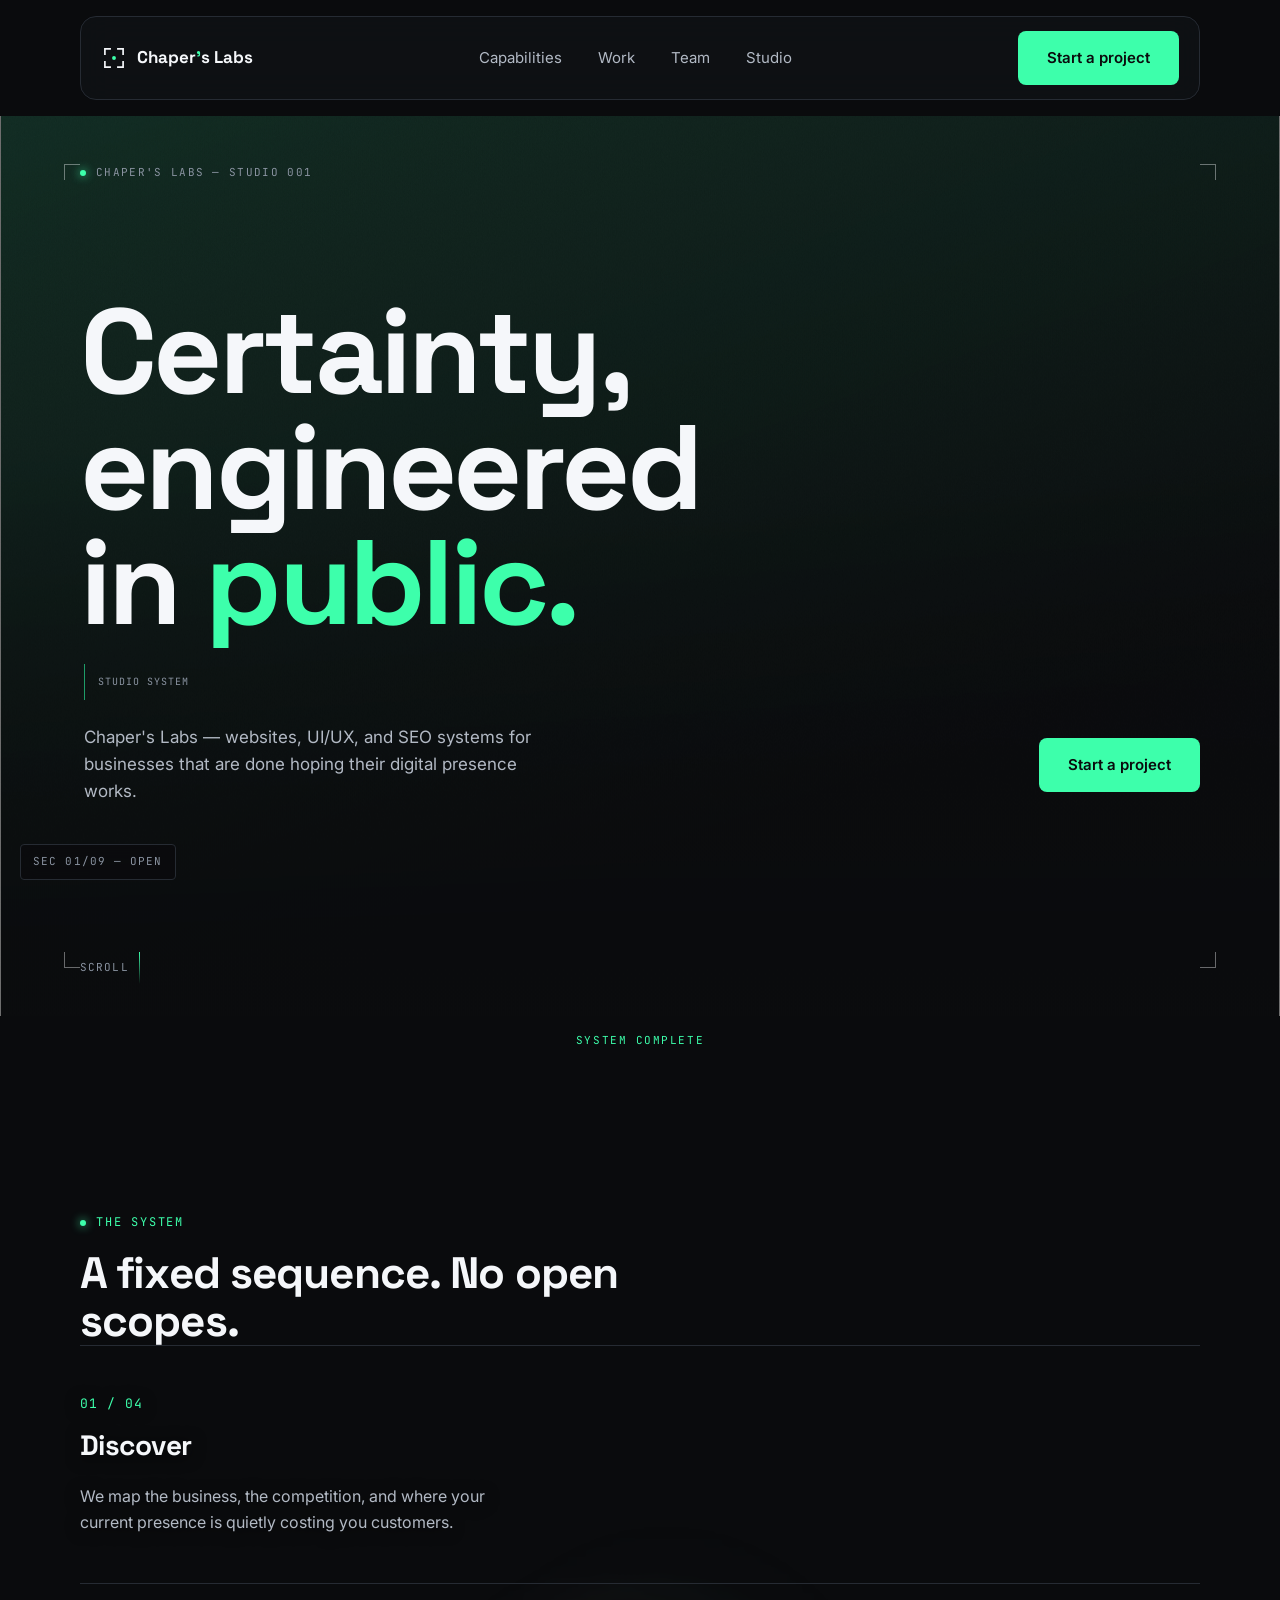
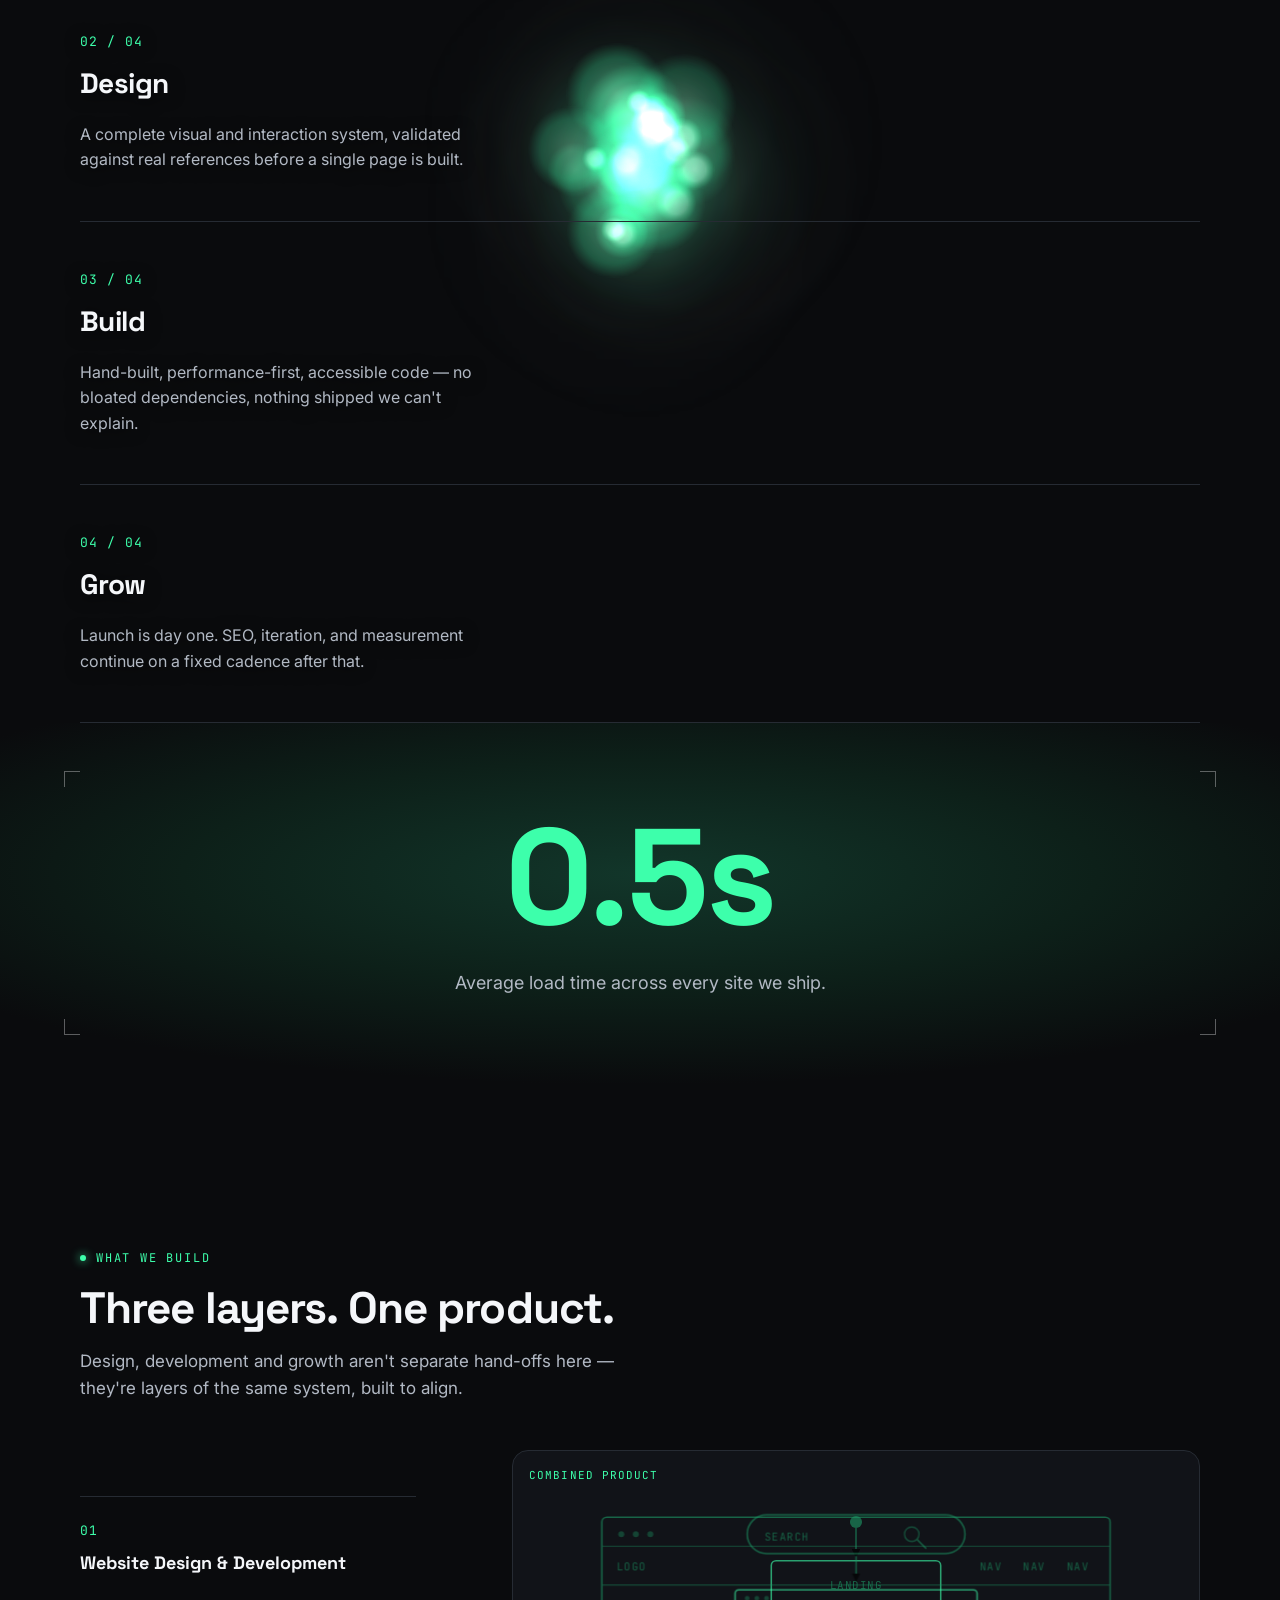
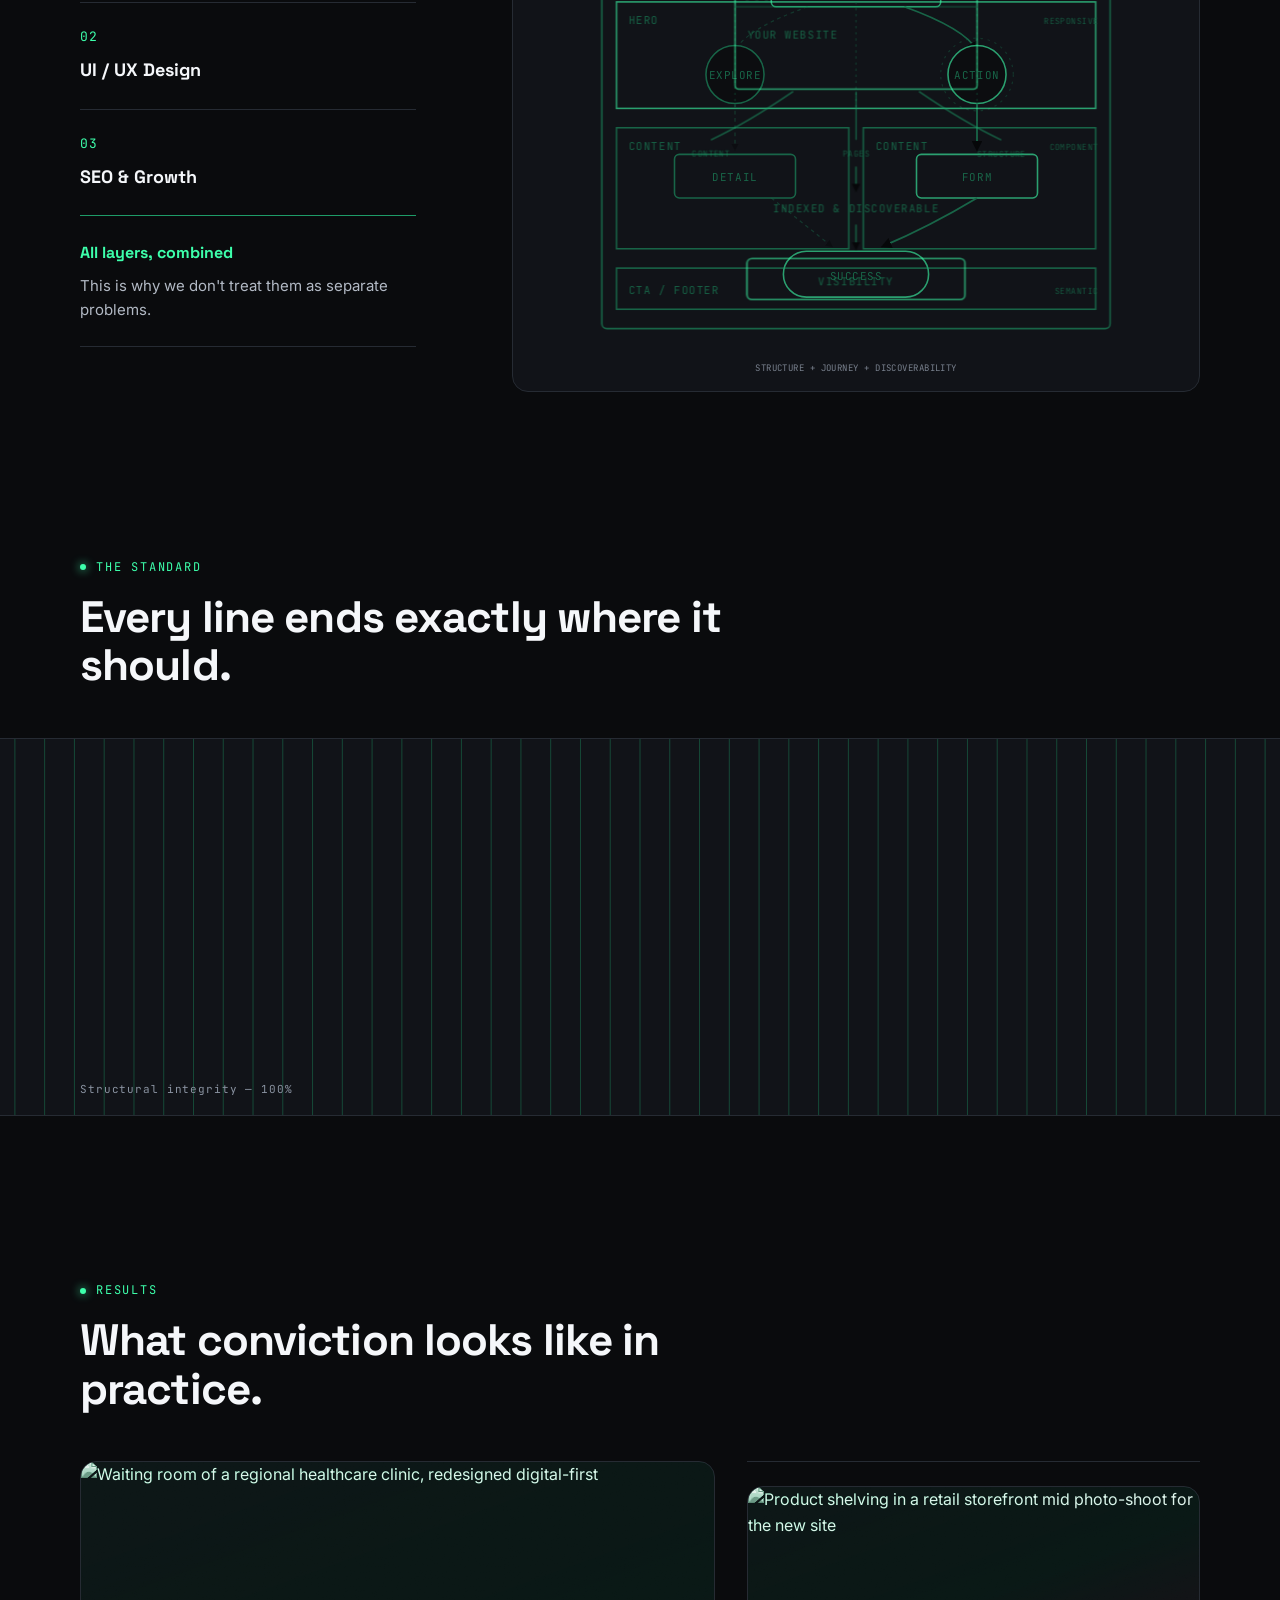
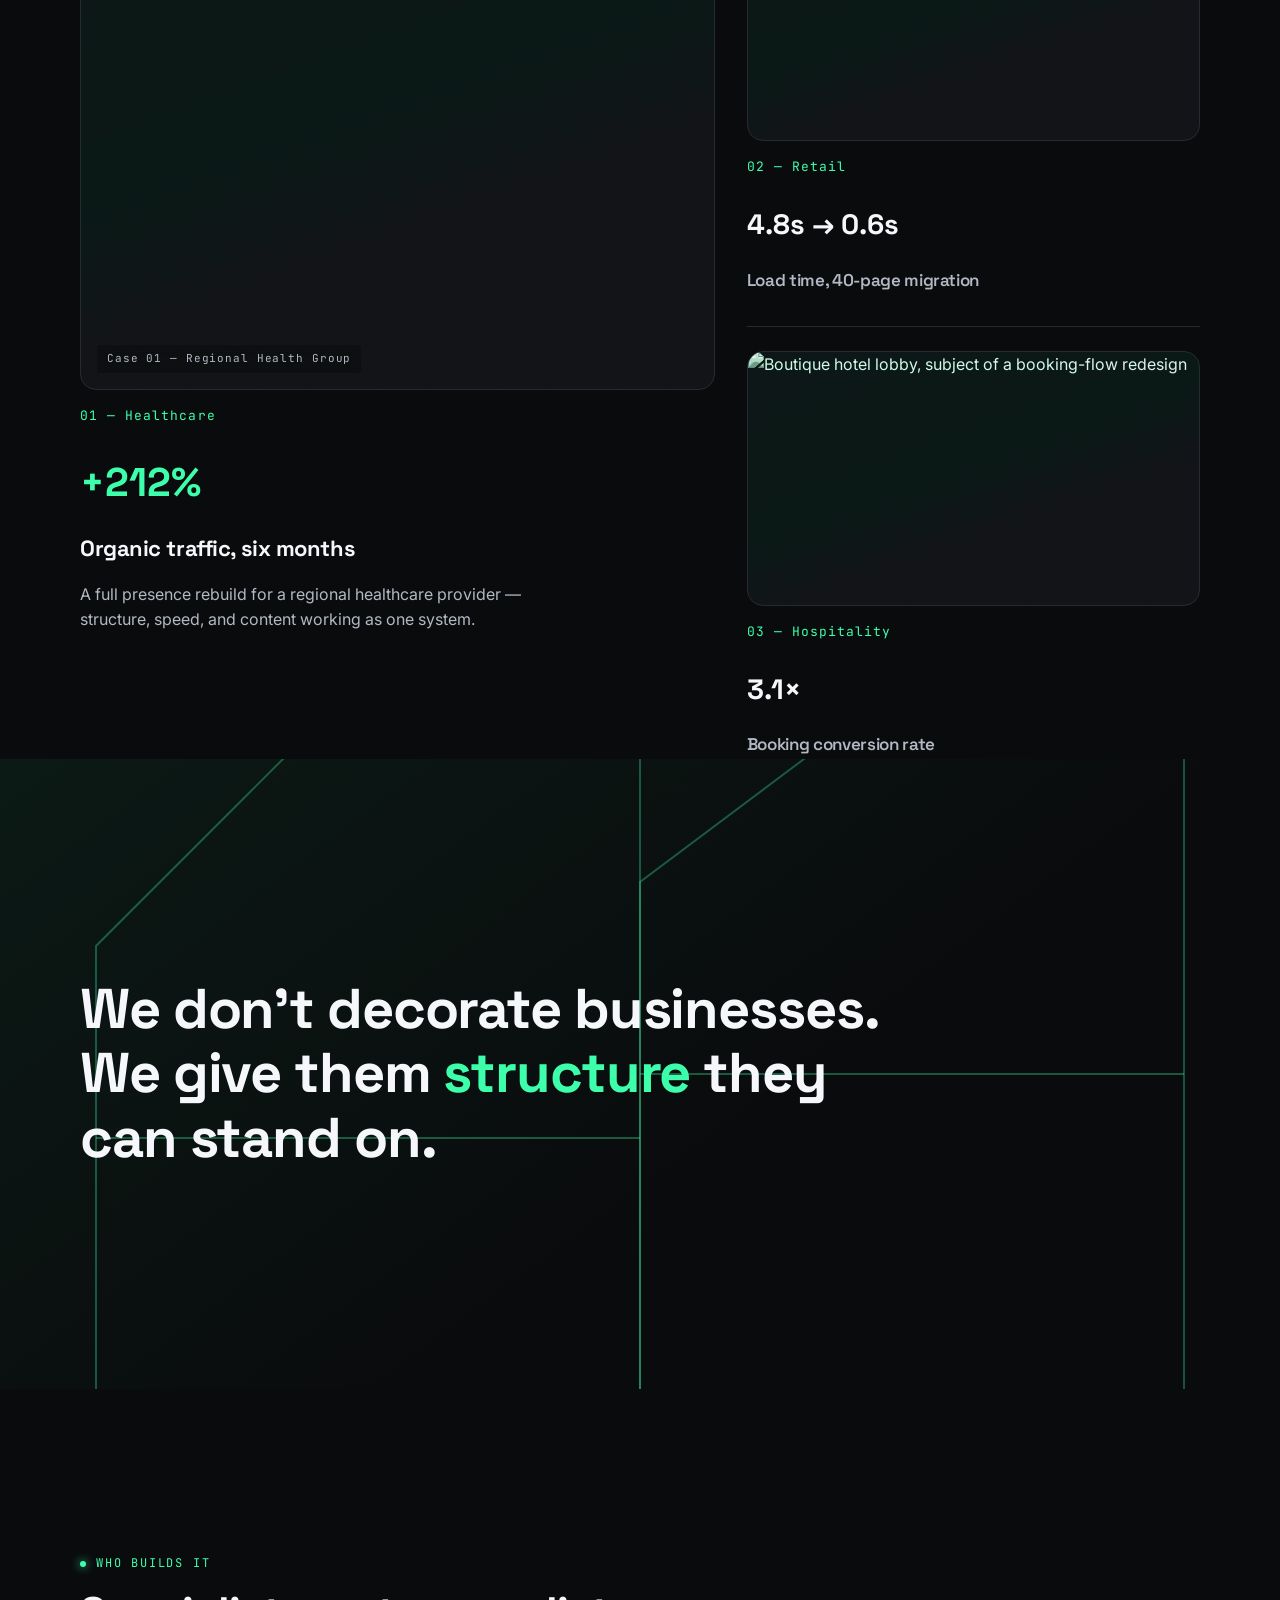
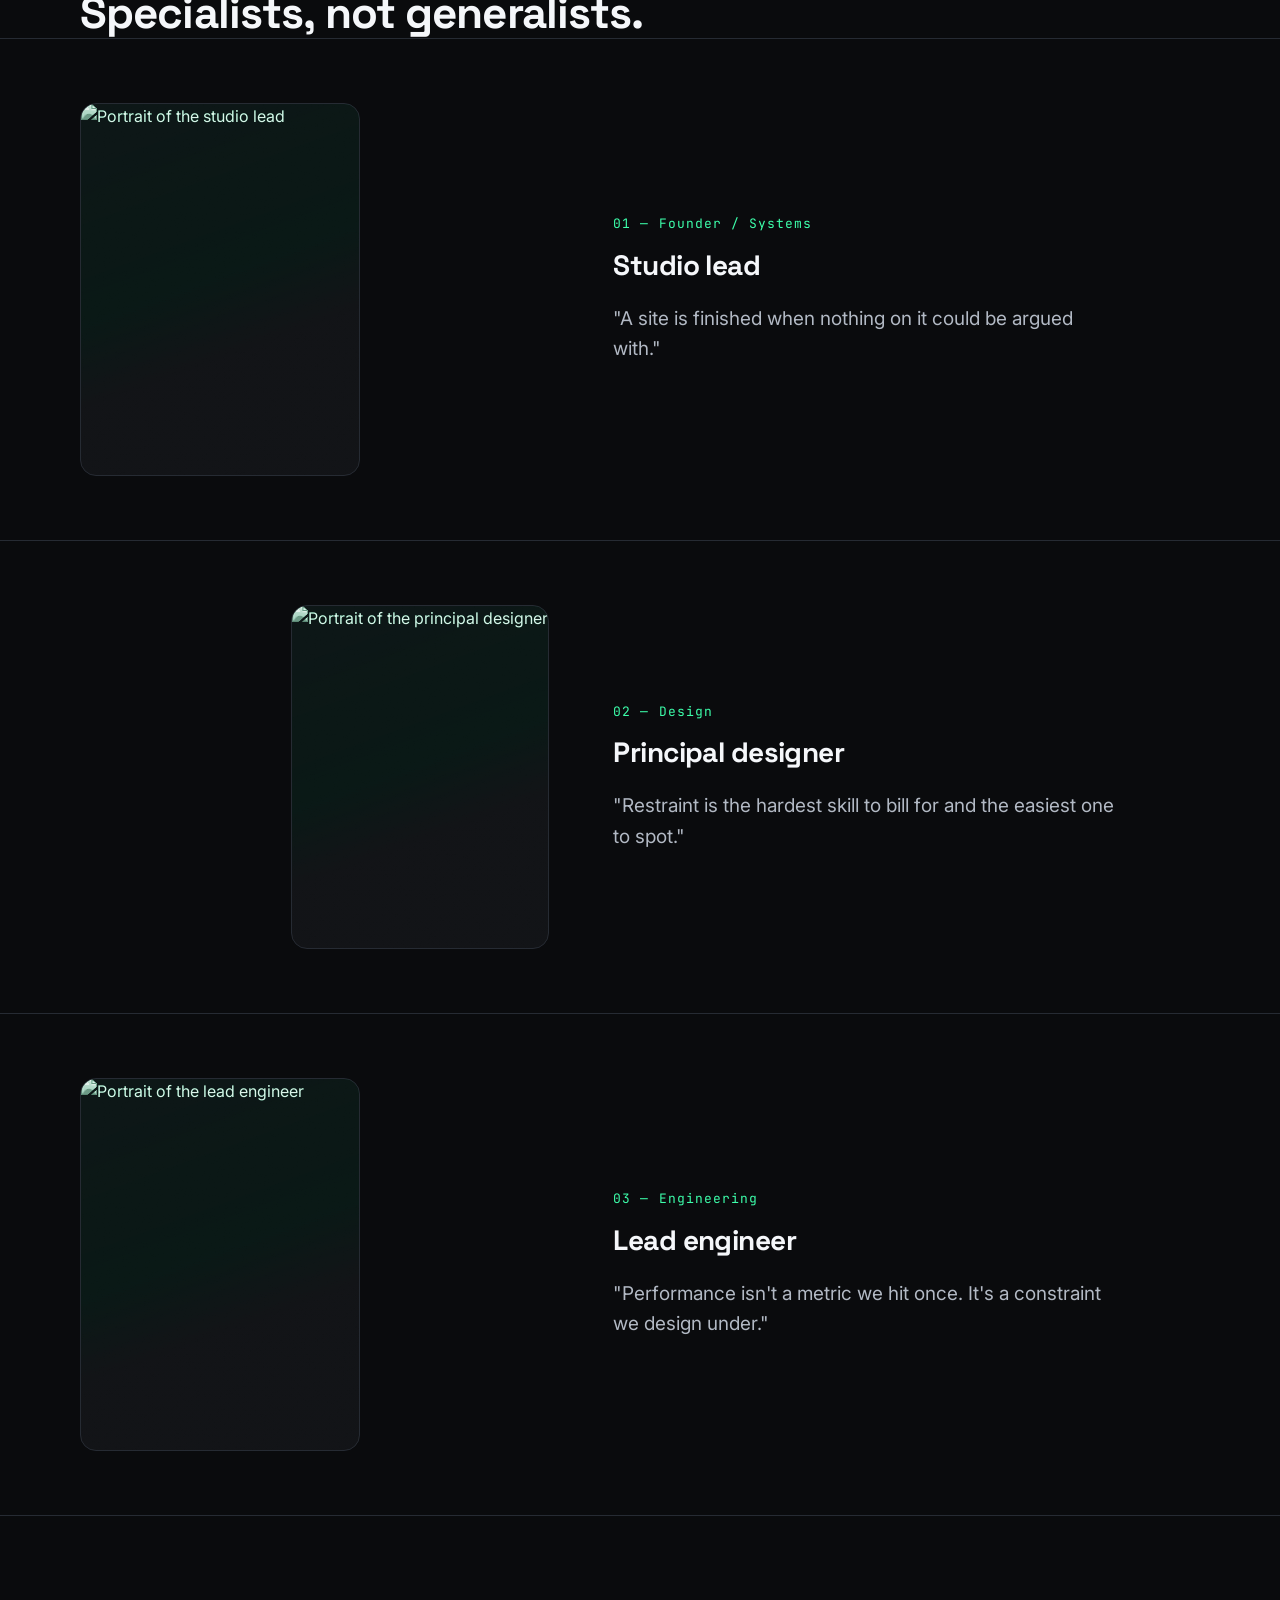
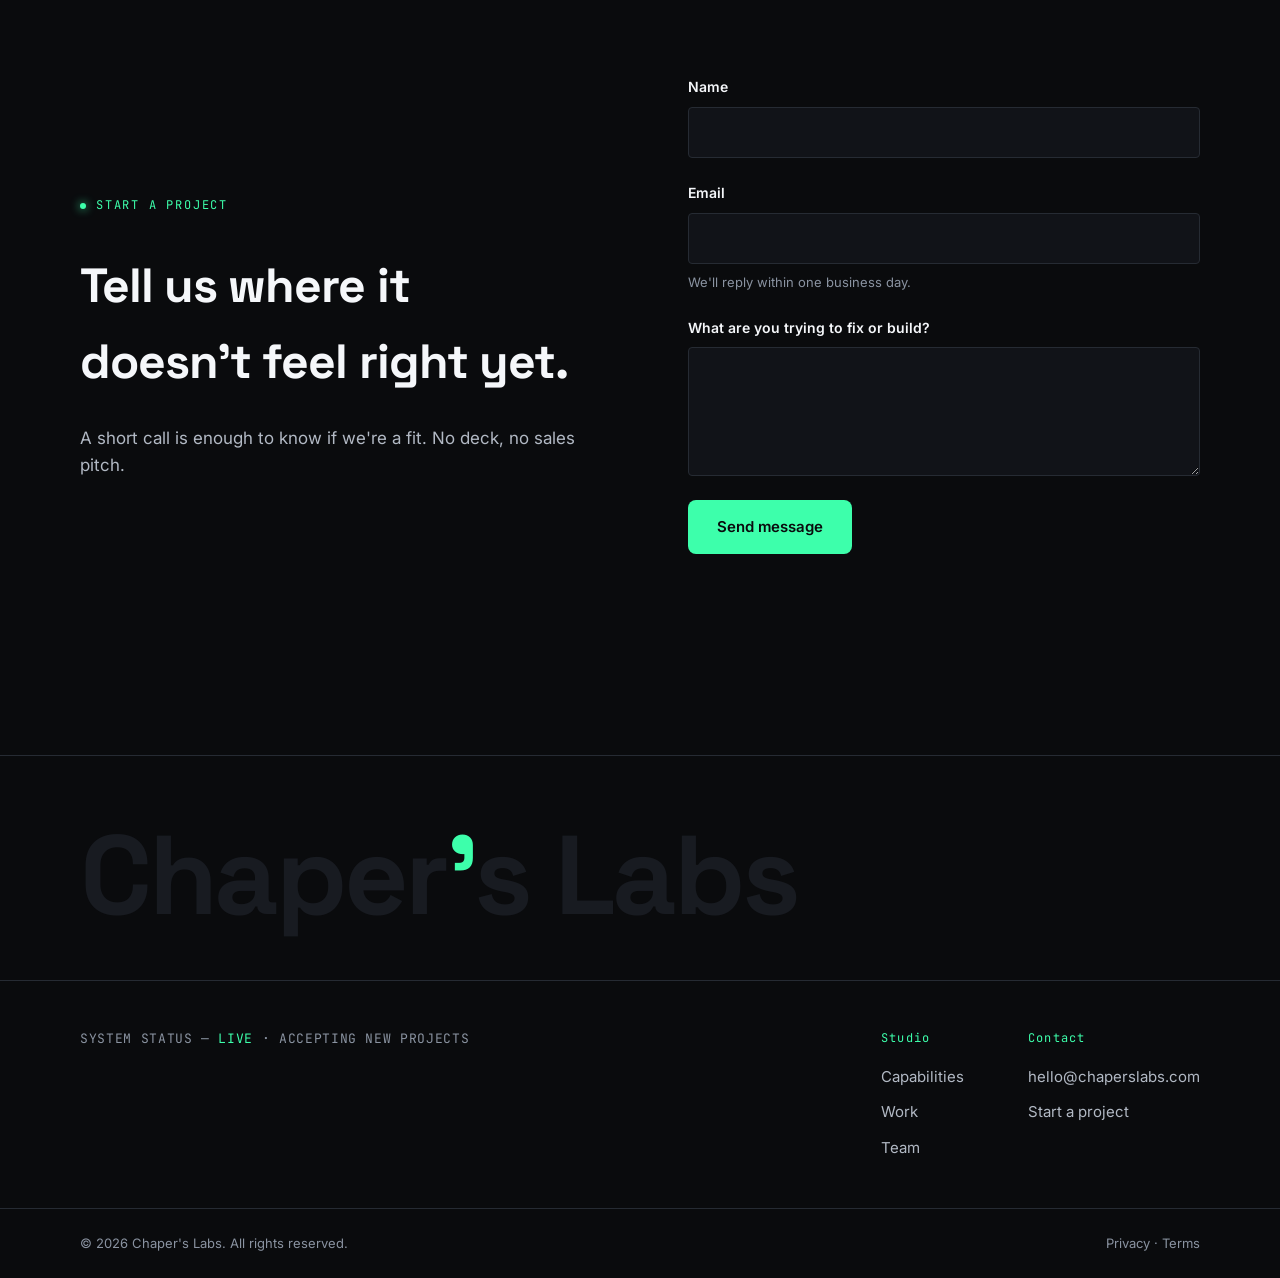
==== index.html @ 7fed401f "Update index.html" ====
<!DOCTYPE html>
<html lang="en">
<head>
  <meta charset="UTF-8">
  <meta name="viewport" content="width=device-width, initial-scale=1.0">
  <title>Chaper's Labs — Not a website. A system.</title>
  <meta name="description" content="Chaper's Labs engineers websites, UI/UX, and SEO systems for small and medium-sized businesses, with the precision of a product team.">
  <meta name="theme-color" content="#0A0B0D">
  <meta property="og:title" content="Chaper's Labs — Not a website. A system.">
  <meta property="og:description" content="Enterprise-grade websites, UI/UX design, and SEO for small and medium-sized businesses.">
  <meta property="og:type" content="website">

  <link rel="icon" type="image/svg+xml" href="assets/favicon.svg">

  <link rel="preconnect" href="https://fonts.googleapis.com">
  <link rel="preconnect" href="https://fonts.gstatic.com" crossorigin>
  <link href="https://fonts.googleapis.com/css2?family=Space+Grotesk:wght@500;600;700&family=Inter:wght@400;500;600;700&family=JetBrains+Mono:wght@400;500&display=swap" rel="stylesheet">

  <link rel="stylesheet" href="styles.css">
</head>
<body>

  <a class="skip-link" href="#main">Skip to main content</a>

  <!-- Signature interaction: reticle cursor (desktop, fine-pointer only; JS adds .is-active) -->
  <div class="reticle" aria-hidden="true" id="reticle">
    <span class="reticle-corner tl"></span>
    <span class="reticle-corner tr"></span>
    <span class="reticle-corner bl"></span>
    <span class="reticle-corner br"></span>
  </div>

  <!-- Live system readout — fixed, functional, not decorative -->
  <div class="sys-readout mono" id="sys-readout" aria-hidden="true">
    <span id="sys-section">SEC 01/09</span>
  </div>

  <!-- ============ HEADER ============ -->
  <header class="site-header" id="site-header">
    <div class="container">
    <div class="header-inner">
      <a href="#top" class="logo" aria-label="Chaper's Labs — home">
        <svg class="logo-mark" viewBox="0 0 40 40" aria-hidden="true">
          <g fill="none" stroke="currentColor" stroke-width="2.6" stroke-linecap="square">
            <path d="M6 14 V6 H14"/><path d="M26 6 H34 V14"/>
            <path d="M6 26 V34 H14"/><path d="M34 26 V34 H26"/>
          </g>
          <circle cx="20" cy="20" r="3" fill="#3DFFAB"/>
        </svg>
        <span class="logo-word">Chaper<span class="accent-text">'</span>s Labs</span>
      </a>

      <nav class="primary-nav" aria-label="Primary">
        <ul>
          <li><a href="#capabilities">Capabilities</a></li>
          <li><a href="#work">Work</a></li>
          <li><a href="#team">Team</a></li>
          <li><a href="#principles">Studio</a></li>
        </ul>
      </nav>

      <div class="header-actions">
        <a class="btn btn-primary" href="#contact"><span>Start a project</span></a>
        <button class="menu-toggle" id="menu-toggle" aria-expanded="false" aria-controls="mobile-nav" aria-label="Open menu">
          <span class="menu-icon" aria-hidden="true"><span></span><span></span><span></span></span>
        </button>
      </div>
    </div>
    </div>
  </header>

  <!-- Mobile full-screen nav -->
  <div class="mobile-nav" id="mobile-nav">
    <div class="mobile-nav-head container">
      <a href="#top" class="logo" aria-label="Chaper's Labs — home">
        <svg class="logo-mark" viewBox="0 0 40 40" aria-hidden="true">
          <g fill="none" stroke="currentColor" stroke-width="2.6" stroke-linecap="square">
            <path d="M6 14 V6 H14"/><path d="M26 6 H34 V14"/>
            <path d="M6 26 V34 H14"/><path d="M34 26 V34 H26"/>
          </g>
          <circle cx="20" cy="20" r="3" fill="#3DFFAB"/>
        </svg>
        <span class="logo-word">Chaper<span class="accent-text">'</span>s Labs</span>
      </a>
      <button class="menu-close" id="menu-close" aria-label="Close menu">
        <svg viewBox="0 0 24 24" width="22" height="22" aria-hidden="true"><path d="M5 5l14 14M19 5L5 19" stroke="currentColor" stroke-width="2" stroke-linecap="round"/></svg>
      </button>
    </div>
    <nav aria-label="Mobile">
      <ol class="mobile-nav-list">
        <li><span class="mono idx">01</span><a href="#capabilities">Capabilities</a></li>
        <li><span class="mono idx">02</span><a href="#work">Work</a></li>
        <li><span class="mono idx">03</span><a href="#team">Team</a></li>
        <li><span class="mono idx">04</span><a href="#principles">Studio</a></li>
        <li><span class="mono idx">05</span><a href="#contact">Contact</a></li>
      </ol>
    </nav>
  </div>

  <main id="main">

    <!-- ============ 01 — OPENING ============
         Editorial split instead of a full-bleed image-behind-text hero: copy sits
         on flat ground at full contrast, the (temporary) image is confined to a
         bordered "plate" with its own crop-mark corners and a FIG. tag — a
         deliberate framing device, not a backdrop. Swapping the artwork later
         only changes what's inside the plate; the composition doesn't move. -->
    <section class="beat beat-opening" id="top" data-section-label="SEC 01/09 — OPEN" aria-label="Introduction">
      <div class="opening-media" aria-hidden="true">
        <img src="https://raw.githubusercontent.com/tobikadachi937/chaperslab/refs/heads/main/pc.webp" alt="" width="1800" height="2200" fetchpriority="high" decoding="async">
      </div>
      <div class="opening-frame" aria-hidden="true">
        <span class="tl"></span><span class="tr"></span><span class="bl"></span><span class="br"></span>
      </div>
      <p class="opening-kicker mono reveal"><span class="dot" aria-hidden="true"></span>Chaper's Labs — Studio 001</p>
      <div class="container opening-inner">
        <h1 class="opening-title">
          <span class="line reveal">Certainty,</span>
          <span class="line reveal">engineered</span>
          <span class="line reveal">in <span class="accent-text">public.</span></span>
        </h1>
        <div class="opening-connector reveal" aria-hidden="true"></div>
        <div class="opening-meta reveal">
          <p class="opening-lead">Chaper's Labs — websites, UI/UX, and SEO systems for
            businesses that are done hoping their digital presence works.</p>
          <a class="btn btn-primary" href="#contact"><span>Start a project</span></a>
        </div>
      </div>
      <div class="scroll-cue reveal" aria-hidden="true">
        <span class="mono">SCROLL</span>
        <span class="scroll-line"></span>
      </div>
    </section>

    <!-- ============ 02 — THE SYSTEM (signature experience) ============
         CONTAINED → SCROLL → RELEASE → ORGANIC DISPERSION → SETTLED, driven
         directly by scroll position. STRUCTURAL REWRITE (this round): the
         render surface (#system-visual, holding both canvases) is now a
         SEPARATE, JS-measured absolutely-positioned layer, decoupled from
         the content box (#system-burst, which still just holds the
         eyebrow/heading/stage-list in normal flow and determines the
         section's actual height). Every previous attempt tied the canvas's
         size to CSS bleed values (guessed pixel amounts) layered on top of
         a content-driven box — fragile, and evidently still leaving real
         gaps. #system-visual is instead measured directly in main.js from
         the actual bottom of Hero and the actual top of #performance, so it
         is GUARANTEED to span that exact region regardless of how tall the
         content in between is, on any breakpoint. Hero and #performance
         both carry z-index:2 so their own content always paints above this
         layer, even though it visually reaches into the empty space just
         before/after them. No second Canvas, no new animation — same two
         canvases, same particle system, just given the correct render area. -->
    <section class="beat beat-system-section" id="system-section" data-section-label="SEC 02/09 — THE SYSTEM" aria-labelledby="system-heading">
      <div class="system-visual" id="system-visual" aria-hidden="true">
        <p class="system-burst-readout mono" id="system-burst-readout" aria-hidden="true">CONTAINED</p>
        <canvas class="system-cloud" id="system-cloud"></canvas>
        <canvas class="system-cloud-sharp" id="system-cloud-sharp"></canvas>
      </div>

      <div class="system-burst" id="system-burst" role="img" aria-label="A dense contained mass releasing into an organic drifting cloud of particulate matter as the page scrolls through Discover, Design, Build and Grow, before settling into a lasting, sparse trace.">
        <div class="container">
          <p class="eyebrow reveal"><span class="dot" aria-hidden="true"></span>The system</p>
          <h2 id="system-heading" class="beat-title reveal">A fixed sequence. No open scopes.</h2>
        </div>

        <div class="container">
          <ol class="system-field" id="system-field">
            <li class="system-node" style="--i:0;">
              <p class="mono cap-index">01 / 04</p>
              <h3>Discover</h3>
              <p>We map the business, the competition, and where your
                current presence is quietly costing you customers.</p>
            </li>
            <li class="system-node" style="--i:1;">
              <p class="mono cap-index">02 / 04</p>
              <h3>Design</h3>
              <p>A complete visual and interaction system, validated
                against real references before a single page is built.</p>
            </li>
            <li class="system-node" style="--i:2;">
              <p class="mono cap-index">03 / 04</p>
              <h3>Build</h3>
              <p>Hand-built, performance-first, accessible code — no
                bloated dependencies, nothing shipped we can't explain.</p>
            </li>
            <li class="system-node" style="--i:3;">
              <p class="mono cap-index">04 / 04</p>
              <h3>Grow</h3>
              <p>Launch is day one. SEO, iteration, and measurement
                continue on a fixed cadence after that.</p>
            </li>
          </ol>
        </div>
      </div>
    </section>

    <!-- ============ 03 — PERFORMANCE ============
         Matches the approved reference screenshot: full-section crop-mark
         frame (generously inset from the section's own edges, not hugging
         the number — reuses the Hero's plate-frame device), a visible
         green radial backdrop, and no eyebrow line — just the reading and
         its caption. The number animates once (0.0s -> 0.6s, ~2.8s,
         confident ease-out deceleration) when it scrolls into view via
         IntersectionObserver, then holds permanently; reduced motion shows
         0.6s immediately. -->
    <section class="beat beat-performance" id="performance" data-section-label="SEC 03/09 — RESULT" aria-label="0.6 seconds average load time across every site we ship.">
      <div class="performance-frame" aria-hidden="true">
        <span class="tl"></span><span class="tr"></span><span class="bl"></span><span class="br"></span>
      </div>
      <div class="container performance-inner">
        <p class="performance-number" id="performance-number" aria-hidden="true">0.0s</p>
        <p class="performance-line" aria-hidden="true">Average load time across every site we ship.</p>
      </div>
    </section>

    <!-- ============ 04 — CAPABILITIES: THREE LAYERS / ONE PRODUCT ============
         A/B alternative to the Interactive Blueprint. Three translucent SVG
         layers (UI/UX, structure, SEO) share one coordinate space and are
         stacked with 'lighter'-style overlap by default — that combined
         overlap IS the "one product" state, no extra content needed to
         communicate it. Isolating a capability pushes the OTHER two layers
         aside (reduced opacity, offset, slight rotation) and brings the
         selected one to full strength; returning to "All layers" realigns
         everything. Hover previews on fine pointers, click/tap persists,
         full keyboard support — not scroll-driven, since The System already
         owns the page's scroll-driven interaction. -->
    <section class="beat beat-capabilities" id="capabilities" data-section-label="SEC 04/09 — CAPABILITIES" aria-labelledby="cap-heading">
      <div class="container">
        <p class="eyebrow reveal"><span class="dot" aria-hidden="true"></span>What we build</p>
        <h2 id="cap-heading" class="beat-title reveal">Three layers. One product.</h2>
        <p class="beat-subtitle reveal">Design, development and growth aren't separate
          hand-offs here — they're layers of the same system, built to align.</p>

        <div class="layers-widget reveal">
          <div class="layers-controls" role="tablist" aria-label="Product layers" aria-orientation="vertical">
            <button type="button" class="layers-tab" role="tab" id="tl-tab-1"
              aria-selected="false" aria-controls="layers-stage" data-target="1" tabindex="-1">
              <span class="mono cap-index">01</span>
              <span class="layers-tab-title">Website Design &amp; Development</span>
              <span class="layers-tab-desc">Fast, responsive websites — designed to
                look sharp, work flawlessly, and scale with your business.</span>
            </button>
            <button type="button" class="layers-tab" role="tab" id="tl-tab-2"
              aria-selected="false" aria-controls="layers-stage" data-target="2" tabindex="-1">
              <span class="mono cap-index">02</span>
              <span class="layers-tab-title">UI / UX Design</span>
              <span class="layers-tab-desc">Wireframes and flow, resolved before
                a single pixel is final.</span>
            </button>
            <button type="button" class="layers-tab" role="tab" id="tl-tab-3"
              aria-selected="false" aria-controls="layers-stage" data-target="3" tabindex="-1">
              <span class="mono cap-index">03</span>
              <span class="layers-tab-title">SEO &amp; Growth</span>
              <span class="layers-tab-desc">Built to load fast, rank well, and help
                the right people find your business.</span>
            </button>
            <button type="button" class="layers-tab layers-tab-all is-active" role="tab" id="tl-tab-all"
              aria-selected="true" aria-controls="layers-stage" data-target="all" tabindex="0">
              <span class="layers-tab-title">All layers, combined</span>
              <span class="layers-tab-desc">This is why we don't treat them as
                separate problems.</span>
            </button>
          </div>

          <div class="layers-stage" id="layers-stage" data-active="all" role="img" aria-label="An exploded technical diagram of three product layers — website structure, the user journey through it, and SEO discoverability — that align into one combined view when no single layer is isolated.">
            <div class="layers-header">
              <p class="layers-readout mono" id="layers-readout" aria-hidden="true">COMBINED PRODUCT</p>
            </div>
            <div class="layers-canvas">
              <svg class="layers-svg" viewBox="0 0 480 380" preserveAspectRatio="xMidYMid meet" aria-hidden="true">
              <defs>
                <marker id="tlArrow" viewBox="0 0 10 10" refX="8" refY="5" markerWidth="6" markerHeight="6" orient="auto-start-reverse">
                  <path d="M0,0 L10,5 L0,10 z" class="tl-arrow-fill"></path>
                </marker>
              </defs>

              <g class="tl-layer" data-layer="2">
                <circle cx="240" cy="24" r="5" class="tl-node-dot"></circle>
                <path d="M240 29 V52" class="tl-line" marker-end="url(#tlArrow)"></path>
                <rect x="170" y="56" width="140" height="38" rx="4" class="tl-shape tl-accent-shape"></rect>
                <text x="240" y="79" text-anchor="middle" class="tl-label">LANDING</text>
                <path d="M200 94 Q150 112 140 130" class="tl-flow-alt" marker-end="url(#tlArrow)"></path>
                <path d="M280 94 Q330 112 340 130" class="tl-flow-primary" marker-end="url(#tlArrow)"></path>
                <circle cx="140" cy="150" r="24" class="tl-node"></circle>
                <text x="140" y="154" text-anchor="middle" class="tl-label">EXPLORE</text>
                <circle cx="340" cy="150" r="24" class="tl-node tl-node-primary"></circle>
                <circle cx="340" cy="150" r="30" class="tl-tap-ring"></circle>
                <text x="340" y="154" text-anchor="middle" class="tl-label">ACTION</text>
                <path d="M140 174 V212" class="tl-flow-alt" marker-end="url(#tlArrow)"></path>
                <path d="M340 174 V212" class="tl-flow-primary" marker-end="url(#tlArrow)"></path>
                <rect x="90" y="216" width="100" height="36" rx="4" class="tl-shape"></rect>
                <text x="140" y="238" text-anchor="middle" class="tl-label">DETAIL</text>
                <rect x="290" y="216" width="100" height="36" rx="4" class="tl-shape tl-accent-shape"></rect>
                <text x="340" y="238" text-anchor="middle" class="tl-label">FORM</text>
                <path d="M170 252 Q200 276 220 292" class="tl-flow-alt" marker-end="url(#tlArrow)"></path>
                <path d="M340 252 Q300 276 262 292" class="tl-flow-primary" marker-end="url(#tlArrow)"></path>
                <rect x="180" y="296" width="120" height="38" rx="19" class="tl-shape tl-accent-shape"></rect>
                <text x="240" y="320" text-anchor="middle" class="tl-label">SUCCESS</text>
              </g>

              <g class="tl-layer" data-layer="1">
                <rect x="30" y="20" width="420" height="340" rx="4" class="tl-shape"></rect>
                <circle cx="46" cy="34" r="2.5" class="tl-dot"></circle>
                <circle cx="58" cy="34" r="2.5" class="tl-dot"></circle>
                <circle cx="70" cy="34" r="2.5" class="tl-dot"></circle>
                <line x1="30" y1="44" x2="450" y2="44" class="tl-line-thin"></line>
                <text x="42" y="64" class="tl-label">LOGO</text>
                <text x="342" y="64" class="tl-label">NAV</text>
                <text x="378" y="64" class="tl-label">NAV</text>
                <text x="414" y="64" class="tl-label">NAV</text>
                <line x1="30" y1="76" x2="450" y2="76" class="tl-line-thin"></line>
                <rect x="42" y="90" width="396" height="88" class="tl-shape tl-accent-shape"></rect>
                <line x1="140" y1="90" x2="140" y2="178" class="tl-grid"></line>
                <line x1="240" y1="90" x2="240" y2="178" class="tl-grid"></line>
                <line x1="340" y1="90" x2="340" y2="178" class="tl-grid"></line>
                <text x="52" y="108" class="tl-label">HERO</text>
                <rect x="42" y="194" width="192" height="100" class="tl-shape"></rect>
                <rect x="246" y="194" width="192" height="100" class="tl-shape"></rect>
                <text x="52" y="212" class="tl-label">CONTENT</text>
                <text x="256" y="212" class="tl-label">CONTENT</text>
                <rect x="42" y="310" width="396" height="34" class="tl-shape"></rect>
                <text x="52" y="331" class="tl-label">CTA / FOOTER</text>
                <text x="440" y="108" text-anchor="end" class="tl-label tl-fine">RESPONSIVE</text>
                <text x="440" y="212" text-anchor="end" class="tl-label tl-fine">COMPONENT</text>
                <text x="440" y="331" text-anchor="end" class="tl-label tl-fine">SEMANTIC</text>
              </g>

              <g class="tl-layer" data-layer="3">
                <rect x="150" y="18" width="180" height="32" rx="16" class="tl-shape"></rect>
                <circle cx="286" cy="34" r="6" class="tl-shape-thin"></circle>
                <line x1="290.5" y1="38.5" x2="298" y2="46" class="tl-line"></line>
                <text x="164" y="39" class="tl-label">SEARCH</text>
                <path d="M240 52 V72" class="tl-line" marker-end="url(#tlArrow)"></path>
                <rect x="140" y="80" width="200" height="82" rx="3" class="tl-shape tl-accent-shape"></rect>
                <line x1="140" y1="94" x2="340" y2="94" class="tl-line-thin"></line>
                <circle cx="150" cy="87" r="2" class="tl-dot"></circle>
                <circle cx="158" cy="87" r="2" class="tl-dot"></circle>
                <circle cx="166" cy="87" r="2" class="tl-dot"></circle>
                <text x="150" y="120" class="tl-label">YOUR WEBSITE</text>
                <path d="M188 164 Q150 190 120 204" class="tl-branch"></path>
                <path d="M240 164 V204" class="tl-branch"></path>
                <path d="M292 164 Q330 190 360 204" class="tl-branch"></path>
                <text x="120" y="218" text-anchor="middle" class="tl-label tl-fine">CONTENT</text>
                <text x="240" y="218" text-anchor="middle" class="tl-label tl-fine">PAGES</text>
                <text x="360" y="218" text-anchor="middle" class="tl-label tl-fine">STRUCTURE</text>
                <path d="M240 226 V246" class="tl-line" marker-end="url(#tlArrow)"></path>
                <text x="240" y="264" text-anchor="middle" class="tl-label">INDEXED &amp; DISCOVERABLE</text>
                <path d="M240 274 V294" class="tl-line" marker-end="url(#tlArrow)"></path>
                <rect x="150" y="302" width="180" height="34" rx="4" class="tl-shape tl-accent-shape"></rect>
                <text x="240" y="324" text-anchor="middle" class="tl-label">VISIBILITY</text>
              </g>
              </svg>
            </div>
            <p class="layers-footer mono" id="layers-footer" aria-hidden="true">STRUCTURE + JOURNEY + DISCOVERABILITY</p>
          </div>
        </div>
      </div>
    </section>

    <!-- ============ 05 — TENSION / THE STANDARD ============
         Full-bleed field of evenly spaced lines, edge to edge — not a bordered
         "demo" box. Move the cursor through it: nearby lines bow toward the
         pointer under tension; release, and they return to exactly their
         original position. That's the whole idea made physical — precision
         isn't the absence of pressure, it's what holds when the pressure
         is gone. No labels, no explanatory copy beyond one line. -->
    <section class="beat beat-tension" id="principles" data-section-label="SEC 05/09 — TENSION" aria-labelledby="tension-heading">
      <div class="container">
        <p class="eyebrow reveal"><span class="dot" aria-hidden="true"></span>The standard</p>
        <h2 id="tension-heading" class="beat-title reveal">Every line ends exactly where it should.</h2>
      </div>
      <div class="tension-field" id="tension-field" role="img" aria-label="A field of vertical lines that bend toward the cursor under tension and return precisely to their original position when released.">
        <svg id="tension-svg" class="tension-svg" preserveAspectRatio="none" aria-hidden="true"></svg>
        <p class="tension-tag mono" aria-hidden="true">Structural integrity — 100%</p>
      </div>
    </section>

    <!-- ============ 06 — WORK (asymmetric) ============ -->
    <section class="beat beat-work" id="work" data-section-label="SEC 06/09 — WORK" aria-labelledby="work-heading">
      <div class="container">
        <p class="eyebrow reveal"><span class="dot" aria-hidden="true"></span>Results</p>
        <h2 id="work-heading" class="beat-title reveal">What conviction looks like in practice.</h2>

        <div class="work-grid">
          <article class="work-feature reveal">
            <div class="photo work-photo-a">
              <img src="https://picsum.photos/seed/chapers-work-clinic/1200/1000" alt="Waiting room of a regional healthcare clinic, redesigned digital-first" width="1200" height="1000" loading="lazy" decoding="async">
              <p class="photo-caption">Case 01 — Regional Health Group</p>
            </div>
            <p class="mono cap-index">01 — Healthcare</p>
            <p class="work-metric">+212%</p>
            <h3>Organic traffic, six months</h3>
            <p>A full presence rebuild for a regional healthcare provider —
              structure, speed, and content working as one system.</p>
          </article>

          <article class="work-minor reveal">
            <div class="photo work-photo-b">
              <img src="https://picsum.photos/seed/chapers-work-retail/500/360" alt="Product shelving in a retail storefront mid photo-shoot for the new site" width="500" height="360" loading="lazy" decoding="async">
            </div>
            <p class="mono cap-index">02 — Retail</p>
            <p class="work-metric-sm">4.8s → 0.6s</p>
            <h3>Load time, 40-page migration</h3>
          </article>

          <article class="work-minor reveal">
            <div class="photo work-photo-b">
              <img src="https://picsum.photos/seed/chapers-work-hotel/500/360" alt="Boutique hotel lobby, subject of a booking-flow redesign" width="500" height="360" loading="lazy" decoding="async">
            </div>
            <p class="mono cap-index">03 — Hospitality</p>
            <p class="work-metric-sm">3.1×</p>
            <h3>Booking conversion rate</h3>
          </article>
        </div>
      </div>
    </section>

    <!-- ============ 07 — MANIFESTO INTERSTITIAL (moved: now between Work/Results and Team) ============ -->
    <section class="beat beat-manifesto" data-section-label="SEC 07/09 — MANIFESTO" aria-label="Manifesto">
      <div class="manifesto-panel panel-architecture" aria-hidden="true">
        <svg viewBox="0 0 800 600" preserveAspectRatio="xMidYMid slice" class="panel-svg">
          <defs>
            <linearGradient id="g1" x1="0" y1="0" x2="1" y2="1">
              <stop offset="0%" stop-color="#0d1f18"/>
              <stop offset="60%" stop-color="#0A0B0D"/>
            </linearGradient>
          </defs>
          <rect width="800" height="600" fill="url(#g1)"/>
          <g stroke="#3DFFAB" stroke-opacity="0.35" stroke-width="1.2" fill="none">
            <path d="M60 600 L60 220 L220 60 L400 60 L400 600"/>
            <path d="M400 600 L400 180 L560 60 L740 60 L740 600"/>
            <path d="M60 340 H400 M400 300 H740"/>
          </g>
        </svg>
      </div>
      <div class="container manifesto-inner">
        <p class="manifesto-statement reveal">
          We don't decorate businesses.<br>
          We give them <span class="accent-text">structure</span> they can stand on.
        </p>
      </div>
    </section>

    <!-- ============ 08 — TEAM (editorial) ============ -->
    <section class="beat beat-team" id="team" data-section-label="SEC 08/09 — TEAM" aria-labelledby="team-heading">
      <div class="container">
        <p class="eyebrow reveal"><span class="dot" aria-hidden="true"></span>Who builds it</p>
        <h2 id="team-heading" class="beat-title reveal">Specialists, not generalists.</h2>
      </div>

      <div class="team-editorial">
        <article class="team-profile reveal">
          <div class="container team-profile-inner">
            <div class="photo panel-portrait">
              <img src="https://picsum.photos/seed/chapers-founder/600/760" alt="Portrait of the studio lead" width="600" height="760" loading="lazy" decoding="async">
            </div>
            <div class="team-copy">
              <p class="mono cap-index">01 — Founder / Systems</p>
              <h3>Studio lead</h3>
              <p class="team-quote">"A site is finished when nothing on it
                could be argued with."</p>
            </div>
          </div>
        </article>

        <article class="team-profile reverse reveal">
          <div class="container team-profile-inner reverse">
            <div class="team-copy">
              <p class="mono cap-index">02 — Design</p>
              <h3>Principal designer</h3>
              <p class="team-quote">"Restraint is the hardest skill to bill
                for and the easiest one to spot."</p>
            </div>
            <div class="photo panel-portrait">
              <img src="https://picsum.photos/seed/chapers-design-lead/600/760" alt="Portrait of the principal designer" width="600" height="760" loading="lazy" decoding="async">
            </div>
          </div>
        </article>

        <article class="team-profile reveal">
          <div class="container team-profile-inner">
            <div class="photo panel-portrait">
              <img src="https://picsum.photos/seed/chapers-eng-lead/600/760" alt="Portrait of the lead engineer" width="600" height="760" loading="lazy" decoding="async">
            </div>
            <div class="team-copy">
              <p class="mono cap-index">03 — Engineering</p>
              <h3>Lead engineer</h3>
              <p class="team-quote">"Performance isn't a metric we hit
                once. It's a constraint we design under."</p>
            </div>
          </div>
        </article>
      </div>
    </section>

    <!-- ============ 09 — CTA ============ -->
    <section class="beat beat-cta" id="contact" data-section-label="SEC 09/09 — CONTACT" aria-labelledby="cta-heading">
      <div class="cta-split">
        <div class="cta-statement">
          <p class="eyebrow reveal"><span class="dot" aria-hidden="true"></span>Start a project</p>
          <h2 id="cta-heading" class="cta-title reveal">Tell us where it<br>doesn't feel right yet.</h2>
          <p class="hero-lead reveal">A short call is enough to know if
            we're a fit. No deck, no sales pitch.</p>
        </div>
        <form class="contact-form reveal" novalidate>
          <div class="form-field">
            <label for="name">Name</label>
            <input type="text" id="name" name="name" autocomplete="name" required aria-required="true">
          </div>
          <div class="form-field">
            <label for="email">Email</label>
            <input type="email" id="email" name="email" autocomplete="email" required aria-required="true" aria-describedby="email-hint">
            <span id="email-hint" class="field-hint">We'll reply within one business day.</span>
          </div>
          <div class="form-field">
            <label for="message">What are you trying to fix or build?</label>
            <textarea id="message" name="message" rows="4" required aria-required="true"></textarea>
          </div>
          <button type="submit" class="btn btn-primary">
            <span>Send message</span>
          </button>
          <p class="form-status" id="form-status" role="status" aria-live="polite"></p>
        </form>
      </div>
    </section>

  </main>

  <!-- ============ FOOTER ============ -->
  <footer class="site-footer">
    <div class="container footer-top">
      <p class="footer-wordmark">Chaper<span class="accent-text">'</span>s Labs</p>
    </div>
    <div class="container footer-inner">
      <p class="mono footer-status">SYSTEM STATUS — <span class="accent-text">LIVE</span> · ACCEPTING NEW PROJECTS</p>
      <nav class="footer-nav" aria-label="Footer">
        <div>
          <p class="mono footer-heading">Studio</p>
          <ul>
            <li><a href="#capabilities">Capabilities</a></li>
            <li><a href="#work">Work</a></li>
            <li><a href="#team">Team</a></li>
          </ul>
        </div>
        <div>
          <p class="mono footer-heading">Contact</p>
          <ul>
            <li><a href="mailto:hello@chaperslabs.com">hello@chaperslabs.com</a></li>
            <li><a href="#contact">Start a project</a></li>
          </ul>
        </div>
      </nav>
    </div>
    <div class="container footer-bottom">
      <p>&copy; <span id="year"></span> Chaper's Labs. All rights reserved.</p>
      <p class="footer-legal"><a href="#top">Privacy</a> · <a href="#top">Terms</a></p>
    </div>
  </footer>

  <script src="main.js"></script>
</body>
</html>
---- styles.css ----
/* =========================================================
   CHAPER'S LABS — HOMEPAGE V2
   Editorial rhythm · Mobile-first · WCAG AA · Vanilla CSS
   ========================================================= */

/* ---------- TOKENS (unchanged — locked Design System) ---------- */
:root {
  --surface-0: #0A0B0D;
  --surface-1: #111318;
  --surface-2: #181B21;
  --surface-3: #20242C;
  --border-subtle: #262B33;
  --border-strong: #57616F;
  --text-primary: #F5F7FA;
  --text-secondary: #B2B9C4;
  --text-tertiary: #8A93A1;

  --accent-core: #3DFFAB;
  --accent-dim: #1E9C68;
  --accent-warm: #FF8A4C;
  --error: #FF6B6B;

  --font-display: 'Space Grotesk', Arial, sans-serif;
  --font-body: 'Inter', Arial, sans-serif;
  --font-mono: 'JetBrains Mono', 'Courier New', monospace;

  --space-1: 4px; --space-2: 8px; --space-3: 16px; --space-4: 24px;
  --space-5: 32px; --space-6: 48px; --space-7: 64px; --space-8: 96px; --space-9: 160px;

  --radius-sm: 4px; --radius-md: 8px; --radius-lg: 16px; --radius-full: 999px;

  --ease-decisive: cubic-bezier(0.16, 1, 0.3, 1);
  --dur-micro: 150ms;
  --dur-component: 300ms;

  --content-max: 1320px;
}

/* ---------- RESET ---------- */
*, *::before, *::after { box-sizing: border-box; }
html { scroll-behavior: smooth; overflow-x: hidden; }
@media (prefers-reduced-motion: reduce) {
  html { scroll-behavior: auto; }
  *, *::before, *::after {
    animation-duration: 0.001ms !important;
    animation-iteration-count: 1 !important;
    transition-duration: 0.001ms !important;
    scroll-behavior: auto !important;
  }
}
body, h1, h2, h3, p, ul, ol, figure { margin: 0; }
ul, ol { padding: 0; list-style: none; }
img, svg { display: block; max-width: 100%; }
button, input, textarea { font: inherit; color: inherit; }
a { color: inherit; text-decoration: none; }

body {
  background: var(--surface-0);
  color: var(--text-primary);
  font-family: var(--font-body);
  font-size: 16px;
  line-height: 1.6;
  -webkit-font-smoothing: antialiased;
  overflow-x: clip;
}
html.nav-open, html.nav-open body { overflow: hidden; height: 100%; }

.mono { font-family: var(--font-mono); }
.accent-text { color: var(--accent-core); }

/* ---------- ACCESSIBILITY ---------- */
.skip-link {
  position: absolute; top: -100px; left: var(--space-3);
  background: var(--accent-core); color: var(--surface-0);
  padding: 12px 20px; border-radius: var(--radius-sm); font-weight: 700;
  z-index: 1000; transition: top var(--dur-micro) var(--ease-decisive);
}
.skip-link:focus { top: var(--space-3); }
:focus-visible { outline: 2px solid var(--accent-core); outline-offset: 3px; border-radius: var(--radius-sm); }

/* ---------- LAYOUT ---------- */
.container { width: 100%; max-width: var(--content-max); margin-inline: auto; padding-inline: 20px; }
@media (min-width: 600px) { .container { padding-inline: 40px; } }
@media (min-width: 1024px) { .container { padding-inline: 80px; } }

/* Base rhythm: every section contributes ONE seam (top padding only) — the
   gap you see between any two sections is a single value, not two paddings
   stacked. This was the real inconsistency: sections that had both top and
   bottom padding created ~2x-wide seams next to sections that only had a
   top value, so the page alternated between tight and oversized gaps for
   no reason tied to content. Min-height "pause" sections and the final CTA
   are deliberate exceptions, called out where they're defined. */
.beat { position: relative; padding-block: var(--space-8) 0; }
@media (min-width: 1024px) { .beat { padding-block: var(--space-9) 0; } }

.eyebrow {
  font-family: var(--font-mono); text-transform: uppercase; letter-spacing: 0.15em;
  font-size: 12px; color: var(--accent-core); display: inline-flex; align-items: center;
  gap: 10px; margin-bottom: var(--space-3);
}
.eyebrow .dot { width: 6px; height: 6px; background: var(--accent-core); border-radius: 50%; box-shadow: 0 0 10px var(--accent-core); flex-shrink: 0; }

h1, h2, h3 { font-family: var(--font-display); font-weight: 700; letter-spacing: -0.02em; }
.beat-title { font-size: clamp(1.75rem, 4vw, 2.75rem); line-height: 1.1; max-width: 700px; }
.hero-lead { color: var(--text-secondary); font-size: 1.0625rem; max-width: 55ch; }

.cap-index { color: var(--accent-core); font-size: 0.8125rem; letter-spacing: 0.08em; margin-bottom: var(--space-2); }

/* ---------- BUTTONS ---------- */
.btn {
  display: inline-flex; align-items: center; gap: 8px; padding: 14px 28px;
  border-radius: var(--radius-md); font-weight: 600; font-size: 0.9375rem;
  border: 1px solid transparent; cursor: pointer; min-height: 44px;
  transition: transform var(--dur-micro) var(--ease-decisive), background var(--dur-micro) var(--ease-decisive);
}
.btn-primary { background: var(--accent-core); color: var(--surface-0); }
.btn-primary:hover { background: #5BFFC0; transform: translateY(-1px); }
.btn-primary:active { transform: translateY(0) scale(0.98); }

/* ---------- SIGNATURE INTERACTION: RETICLE CURSOR ---------- */
.reticle {
  position: fixed; top: 0; left: 0; width: 34px; height: 34px;
  pointer-events: none; z-index: 2000; transform: translate(-50%, -50%);
  opacity: 0; transition: opacity 200ms ease, width 200ms var(--ease-decisive), height 200ms var(--ease-decisive);
}
.reticle.is-active { opacity: 1; }
.reticle.is-snapped { width: 46px; height: 46px; }
.reticle-corner { position: absolute; width: 9px; height: 9px; border: 1.5px solid var(--accent-core); transition: border-color 150ms; }
.reticle.is-snapped .reticle-corner { border-color: var(--text-primary); }
.reticle-corner.tl { top: 0; left: 0; border-right: none; border-bottom: none; }
.reticle-corner.tr { top: 0; right: 0; border-left: none; border-bottom: none; }
.reticle-corner.bl { bottom: 0; left: 0; border-right: none; border-top: none; }
.reticle-corner.br { bottom: 0; right: 0; border-left: none; border-top: none; }

@media (hover: none), (pointer: coarse) { .reticle { display: none; } }

/* ---------- SYSTEM READOUT ---------- */
.sys-readout {
  position: fixed; left: 20px; bottom: 20px; z-index: 90;
  font-size: 11px; letter-spacing: 0.1em; color: var(--text-tertiary);
  background: rgba(10,11,13,0.7); backdrop-filter: blur(8px);
  padding: 8px 12px; border: 1px solid var(--border-subtle); border-radius: var(--radius-sm);
  display: none;
}
@media (min-width: 900px) { .sys-readout { display: block; } }

/* ---------- HEADER ---------- */
.site-header { position: sticky; top: 0; z-index: 100; padding: var(--space-3) 0; }
.header-inner {
  display: flex; align-items: center; justify-content: space-between;
  background: rgba(17, 19, 24, 0.7); backdrop-filter: blur(16px); -webkit-backdrop-filter: blur(16px);
  border: 1px solid var(--border-subtle); border-radius: var(--radius-lg);
  padding: 14px 20px;
  transition: padding var(--dur-component) var(--ease-decisive);
}
.site-header.is-scrolled .header-inner { padding: 10px 20px; background: rgba(17, 19, 24, 0.92); }

.logo { display: flex; align-items: center; gap: 10px; font-family: var(--font-display); font-weight: 700; font-size: 1.0625rem; white-space: nowrap; }
.logo-mark { width: 26px; height: 26px; color: var(--text-primary); flex-shrink: 0; }

.primary-nav { display: none; }
.primary-nav ul { display: flex; gap: var(--space-5); }
.primary-nav a { font-size: 0.9375rem; color: var(--text-secondary); transition: color var(--dur-micro); padding: 4px 2px; }
.primary-nav a:hover { color: var(--text-primary); }

.header-actions { display: flex; align-items: center; gap: var(--space-3); }
.header-actions .btn-primary { display: none; }

.menu-toggle {
  background: transparent; border: 1px solid var(--border-subtle); border-radius: var(--radius-sm);
  width: 44px; height: 44px; display: flex; align-items: center; justify-content: center;
}
.menu-icon { display: flex; flex-direction: column; gap: 5px; width: 20px; }
.menu-icon span {
  display: block; height: 1.5px; background: var(--text-primary); transform-origin: center;
  transition: transform var(--dur-component) var(--ease-decisive), opacity var(--dur-micro) var(--ease-decisive);
}
/* Hamburger → X, driven by the aria-expanded state JS already sets — no extra JS needed */
.menu-toggle[aria-expanded="true"] .menu-icon span:nth-child(1) { transform: translateY(6.5px) rotate(45deg); }
.menu-toggle[aria-expanded="true"] .menu-icon span:nth-child(2) { opacity: 0; }
.menu-toggle[aria-expanded="true"] .menu-icon span:nth-child(3) { transform: translateY(-6.5px) rotate(-45deg); }

@media (min-width: 900px) {
  .primary-nav { display: block; }
  .header-actions .btn-primary { display: inline-flex; }
  .menu-toggle { display: none; }
}

/* ---------- MOBILE NAV (rebuilt — class-driven only, no [hidden] conflicts) ----------
   Polish pass: the panel now scales in from 98% rather than just fading (feels
   like a system engaging, not a modal popping), and each row steps in with a
   short index-based delay so opening reads as a sequence, matching the
   numbered-index language used across the rest of the page. */
.mobile-nav {
  position: fixed; inset: 0; background: var(--surface-0); z-index: 999;
  display: flex; flex-direction: column;
  visibility: hidden; opacity: 0; transform: scale(1.02);
  transition: opacity var(--dur-component) var(--ease-decisive), visibility var(--dur-component), transform var(--dur-component) var(--ease-decisive);
}
.mobile-nav::before {
  content: ""; position: absolute; inset: 0; z-index: -1; opacity: 0.5;
  background: radial-gradient(120% 60% at 100% 0%, rgba(61,255,171,0.12), transparent 60%);
}
.mobile-nav.is-open { visibility: visible; opacity: 1; transform: scale(1); }
.mobile-nav-head { display: flex; align-items: center; justify-content: space-between; padding-block: var(--space-4); }
.menu-close {
  background: transparent; border: 1px solid var(--border-subtle); border-radius: var(--radius-sm);
  width: 44px; height: 44px; display: flex; align-items: center; justify-content: center; color: var(--text-primary);
  transition: transform var(--dur-micro) var(--ease-decisive), border-color var(--dur-micro), color var(--dur-micro);
}
.menu-close:hover { border-color: var(--accent-core); color: var(--accent-core); transform: rotate(90deg); }

.mobile-nav-list { flex: 1; display: flex; flex-direction: column; justify-content: center; padding: 0 var(--space-4); }
.mobile-nav-list li {
  display: flex; align-items: baseline; gap: var(--space-4); padding-block: var(--space-3); border-top: 1px solid var(--border-subtle);
  opacity: 0; transform: translateY(10px);
  transition: opacity var(--dur-component) var(--ease-decisive), transform var(--dur-component) var(--ease-decisive);
}
.mobile-nav.is-open .mobile-nav-list li { opacity: 1; transform: translateY(0); }
.mobile-nav-list li:nth-child(1) { transition-delay: 60ms; }
.mobile-nav-list li:nth-child(2) { transition-delay: 100ms; }
.mobile-nav-list li:nth-child(3) { transition-delay: 140ms; }
.mobile-nav-list li:nth-child(4) { transition-delay: 180ms; }
.mobile-nav-list li:nth-child(5) { transition-delay: 220ms; }
.mobile-nav-list li:last-child { border-bottom: 1px solid var(--border-subtle); }
.mobile-nav-list .idx { color: var(--accent-core); font-size: 0.8125rem; }
.mobile-nav-list a { font-family: var(--font-display); font-size: clamp(1.5rem, 8vw, 2.25rem); font-weight: 700; display: inline-flex; min-height: 44px; align-items: center; transition: color var(--dur-micro); }
.mobile-nav-list a:hover { color: var(--accent-core); }
@media (prefers-reduced-motion: reduce) {
  .mobile-nav, .mobile-nav-list li { transition: opacity var(--dur-micro) linear !important; transform: none !important; }
}

/* ---------- REVEAL ---------- */
.reveal { opacity: 0; transform: translateY(16px); transition: opacity 600ms var(--ease-decisive), transform 600ms var(--ease-decisive); }
.reveal.is-visible { opacity: 1; transform: translateY(0); }
@media (prefers-reduced-motion: reduce) { .reveal { opacity: 1; transform: none; transition: none; } }

/* ---------- PANEL (abstract-diagram system — used for process/systems beats) ---------- */
.panel { position: relative; overflow: hidden; border-radius: var(--radius-lg); border: 1px solid var(--border-subtle); background: var(--surface-1); }
.panel-svg { width: 100%; height: 100%; }
.panel::after {
  content: ""; position: absolute; inset: 0; opacity: 0.06; mix-blend-mode: overlay; pointer-events: none;
  background-image: url("data:image/svg+xml,%3Csvg xmlns='http://www.w3.org/2000/svg' width='120' height='120'%3E%3Cfilter id='n'%3E%3CfeTurbulence type='fractalNoise' baseFrequency='0.85' numOctaves='2'/%3E%3CfeColorMatrix type='saturate' values='0'/%3E%3C/filter%3E%3Crect width='120' height='120' filter='url(%23n)'/%3E%3C/svg%3E");
}

/* ---------- PHOTO (duotone photography system — used for human/work beats) ----------
   Diagrams (.panel) explain how we build. Photography (.photo) shows who and what
   we build for. Every photo gets the same treatment so stock placeholders read as
   one deliberate house style rather than a generic image grid. */
.photo {
  position: relative; overflow: hidden; border-radius: var(--radius-lg);
  border: 1px solid var(--border-subtle); background: var(--surface-1); isolation: isolate;
}
.photo img { width: 100%; height: 100%; object-fit: cover; object-position: center; filter: grayscale(1) contrast(1.08) brightness(0.92); }
.photo::before {
  content: ""; position: absolute; inset: 0; z-index: 1; pointer-events: none;
  background: linear-gradient(160deg, rgba(61,255,171,0.28), rgba(10,11,13,0.65) 65%);
  mix-blend-mode: color; opacity: 0.9;
}
.photo::after {
  content: ""; position: absolute; inset: 0; z-index: 2; pointer-events: none; opacity: 0.05; mix-blend-mode: overlay;
  background-image: url("data:image/svg+xml,%3Csvg xmlns='http://www.w3.org/2000/svg' width='120' height='120'%3E%3Cfilter id='n'%3E%3CfeTurbulence type='fractalNoise' baseFrequency='0.85' numOctaves='2'/%3E%3CfeColorMatrix type='saturate' values='0'/%3E%3C/filter%3E%3Crect width='120' height='120' filter='url(%23n)'/%3E%3C/svg%3E");
}
.photo-caption {
  position: absolute; left: var(--space-3); bottom: var(--space-3); z-index: 3;
  font-family: var(--font-mono); font-size: 11px; letter-spacing: 0.08em; color: var(--text-primary);
  background: rgba(10,11,13,0.55); backdrop-filter: blur(6px); padding: 5px 10px; border-radius: var(--radius-sm);
}

/* ---------- 01 OPENING (restored baseline) ----------
   Full-bleed duotone photograph with crop-mark corners, kicker top-left,
   kinetic blur-in type, a short leader line into the CTA. This is the
   composition with the strongest relationship between type, CTA and image —
   the split "plate" layout tried in a later iteration was reverted. */
.beat-opening {
  /* z-index added so Hero's own stacking context reliably paints above The
     System's canvas bleed (see .system-cloud below), which now extends
     upward past The System's own top edge toward Hero's bottom — without
     this, later-DOM-order siblings would otherwise paint on top by default,
     which could risk the bleed showing in front of Hero content instead of
     behind it. Nothing else about Hero changes. */
  position: relative; z-index: 2;
  min-height: 100svh; display: flex; flex-direction: column; justify-content: center;
  padding-block: var(--space-7) var(--space-8); overflow: hidden; isolation: isolate;
}
.opening-media { position: absolute; inset: -100px 0; z-index: -1; }
.opening-media img {
  width: 100%; height: 100%; object-fit: cover; object-position: center 30%;
  filter: grayscale(1) contrast(1.1) brightness(0.55);
  animation: hero-zoom 22s ease-out forwards;
}
@keyframes hero-zoom { from { transform: scale(1.08); } to { transform: scale(1); } }
.opening-media::before {
  content: ""; position: absolute; inset: 0;
  background:
    linear-gradient(180deg, rgba(10,11,13,0.35) 0%, rgba(10,11,13,0.35) 40%, var(--surface-0) 96%),
    linear-gradient(160deg, rgba(61,255,171,0.22), rgba(10,11,13,0.55) 70%);
  background-blend-mode: normal, color;
}
.opening-media::after {
  content: ""; position: absolute; inset: 0; opacity: 0.05; mix-blend-mode: overlay;
  background-image: url("data:image/svg+xml,%3Csvg xmlns='http://www.w3.org/2000/svg' width='120' height='120'%3E%3Cfilter id='n'%3E%3CfeTurbulence type='fractalNoise' baseFrequency='0.85' numOctaves='2'/%3E%3CfeColorMatrix type='saturate' values='0'/%3E%3C/filter%3E%3Crect width='120' height='120' filter='url(%23n)'/%3E%3C/svg%3E");
}
.opening-frame { position: absolute; inset: var(--space-4); z-index: 1; pointer-events: none; }
@media (min-width: 1024px) { .opening-frame { inset: var(--space-6) var(--space-7); } }
.opening-frame span { position: absolute; width: 16px; height: 16px; border: 1.5px solid rgba(245,247,250,0.4); }
.opening-frame .tl { top: 0; left: 0; border-right: none; border-bottom: none; }
.opening-frame .tr { top: 0; right: 0; border-left: none; border-bottom: none; }
.opening-frame .bl { bottom: 0; left: 0; border-right: none; border-top: none; }
.opening-frame .br { bottom: 0; right: 0; border-left: none; border-top: none; }

.opening-kicker {
  position: absolute; top: var(--space-5); left: 20px; z-index: 1;
  display: inline-flex; align-items: center; gap: 10px; font-size: 11px;
  letter-spacing: 0.12em; text-transform: uppercase; color: var(--text-tertiary);
}
.opening-kicker .dot { width: 6px; height: 6px; background: var(--accent-core); border-radius: 50%; box-shadow: 0 0 10px var(--accent-core); flex-shrink: 0; }
@media (min-width: 600px) { .opening-kicker { left: 40px; } }
@media (min-width: 1024px) { .opening-kicker { left: 80px; top: var(--space-6); } }

.opening-title { font-size: clamp(2.75rem, 11vw, 7.5rem); line-height: 0.96; letter-spacing: -0.03em; text-wrap: balance; max-width: 17ch; }
.opening-title .line {
  display: block; filter: blur(10px);
  transition: opacity 900ms var(--ease-decisive), transform 900ms var(--ease-decisive), filter 900ms var(--ease-decisive);
}
.opening-title .line.is-visible { filter: blur(0); }
.opening-title .line:nth-child(2) { transition-delay: 90ms; }
.opening-title .line:nth-child(3) { transition-delay: 180ms; }

/* A short leader — title to CTA — borrowed from technical-drawing annotation. */
.opening-connector { width: 1px; height: 36px; background: var(--accent-dim); margin: var(--space-4) 0 var(--space-4) 4px; position: relative; }
.opening-connector::after {
  content: "STUDIO SYSTEM"; position: absolute; left: 14px; top: 50%; transform: translateY(-50%);
  font-family: var(--font-mono); font-size: 10px; letter-spacing: 0.1em; color: var(--text-tertiary); white-space: nowrap;
}
@media (max-width: 699px) { .opening-connector { display: none; } }

.opening-meta { margin-top: var(--space-2); margin-left: 4px; display: flex; flex-direction: column; gap: var(--space-4); align-items: flex-start; max-width: 560px; }
@media (min-width: 700px) { .opening-meta { flex-direction: row; align-items: center; justify-content: space-between; max-width: none; } }
.opening-lead { color: var(--text-secondary); font-size: 1.0625rem; max-width: 42ch; }

.scroll-cue { position: absolute; bottom: var(--space-5); left: 20px; display: flex; align-items: center; gap: 10px; color: var(--text-tertiary); font-size: 11px; letter-spacing: 0.1em; }
@media (min-width: 600px) { .scroll-cue { left: 40px; } }
@media (min-width: 1024px) { .scroll-cue { left: 80px; } }
.scroll-line { width: 1px; height: 32px; background: linear-gradient(var(--accent-core), transparent); }
@media (prefers-reduced-motion: reduce) { .opening-media img { animation: none; } }

/* ---------- 02 MANIFESTO ---------- */
/* Deliberate exception to the top-only rhythm: these are centered atmospheric
   interludes, not stacked content, so they keep symmetric padding — but kept
   modest since min-height already supplies most of the section's height. */
.beat-manifesto { min-height: 70svh; display: flex; align-items: center; padding-block: var(--space-6); }
.manifesto-panel { position: absolute; inset: 0; z-index: 0; }
.manifesto-panel .panel-svg { width: 100%; height: 100%; opacity: 0.9; }
.manifesto-inner { position: relative; z-index: 1; }
.manifesto-statement { font-family: var(--font-display); font-weight: 700; font-size: clamp(1.75rem, 5.5vw, 3.5rem); line-height: 1.15; max-width: 850px; letter-spacing: -0.02em; }

/* ---------- 04 CAPABILITIES: THREE LAYERS / ONE PRODUCT ----------
   Three translucent SVG <g> layers share one coordinate space and overlap
   by default (data-active="all") — that overlap of semi-transparent line
   art IS the "combined product" state, no extra content needed. Isolating
   a capability (hover preview on fine pointers, click/tap to persist,
   full keyboard support) pushes the OTHER two layers aside — reduced
   opacity, offset, a slight rotation — and brings the selected one to full
   strength. Each layer carries its own --away-x/--away-y/--away-r "exploded"
   position so the interaction reads as mechanical/precise, not bouncy. */
.beat-subtitle { color: var(--text-secondary); max-width: 52ch; margin-top: var(--space-3); font-size: 1.0625rem; }

.layers-widget { display: flex; flex-direction: column; gap: var(--space-6); margin-top: var(--space-6); }
@media (min-width: 1024px) {
  .layers-widget { flex-direction: row; align-items: stretch; gap: var(--space-8); }
}

.layers-controls { display: flex; flex-direction: column; }
@media (min-width: 1024px) { .layers-controls { flex: 0 0 30%; justify-content: center; } }

.layers-tab {
  display: block; width: 100%; text-align: left; background: none; border: none;
  border-top: 1px solid var(--border-subtle); padding: var(--space-4) 0;
  cursor: pointer; color: inherit; font: inherit; -webkit-appearance: none; appearance: none;
}
.layers-tab:last-child { border-bottom: 1px solid var(--border-subtle); }
.layers-tab .cap-index { display: block; margin-bottom: var(--space-2); }
.layers-tab-title {
  display: block; font-family: var(--font-display); font-weight: 700; font-size: 1.125rem;
  color: var(--text-primary); transition: color 250ms var(--ease-decisive);
}
.layers-tab-all .layers-tab-title { font-size: 1rem; }
.layers-tab-desc {
  display: block; max-height: 0; opacity: 0; overflow: hidden; color: var(--text-secondary);
  font-size: 0.9375rem; margin-top: 0; transition: max-height 400ms var(--ease-decisive),
    opacity 300ms var(--ease-decisive), margin-top 400ms var(--ease-decisive);
}
.layers-tab.is-active { border-top-color: var(--accent-dim); }
.layers-tab.is-active .layers-tab-title { color: var(--accent-core); }
.layers-tab.is-active .layers-tab-desc { max-height: 120px; opacity: 1; margin-top: var(--space-2); }
@media (hover: hover) and (pointer: fine) {
  .layers-tab:not(.is-active):hover .layers-tab-title { color: var(--accent-dim); }
}
.layers-tab:focus-visible { outline: 1.5px solid var(--accent-core); outline-offset: 4px; }

/* Three protected regions — header, diagram, footer — implemented as an
   explicit flex column rather than absolute-positioned overlays. This is
   the actual fix for content overlapping the header/footer: previously the
   readout was an HTML element absolutely positioned OVER the SVG, and SVG
   content near the top of the viewBox could render directly underneath it;
   likewise the fine technical caption lived INSIDE each SVG group near the
   viewBox's bottom edge, with no guaranteed clearance. Header and footer
   are now separate flex rows with their own fixed padding that the SVG
   simply cannot occupy — the diagram only ever gets whatever space is left
   in the middle .layers-canvas row, at any breakpoint or stage size. */
.layers-stage {
  position: relative; flex: 1 1 auto; border: 1px solid var(--border-subtle);
  border-radius: var(--radius-lg); background: var(--surface-1);
  aspect-ratio: 4 / 3.15; overflow: hidden; display: flex; flex-direction: column;
}
.layers-header { flex: 0 0 auto; padding: var(--space-3) var(--space-3) var(--space-2); }
.layers-readout { font-size: 11px; letter-spacing: 0.1em; color: var(--accent-core); }
.layers-canvas { flex: 1 1 auto; position: relative; min-height: 0; }
.layers-svg { width: 100%; height: 100%; display: block; }
.layers-footer {
  flex: 0 0 auto; padding: var(--space-2) var(--space-3) var(--space-3);
  font-family: var(--font-mono); font-size: 9px; letter-spacing: 0.05em;
  color: var(--text-tertiary); opacity: 0.85; text-align: center;
}

/* Each layer's resting ("exploded") offset when it is NOT the isolated one.
   Mechanically precise, no bounce/overshoot — a single eased transition. */
.tl-layer {
  --layer-color: var(--accent-dim);
  transition: transform 550ms var(--ease-decisive), opacity 550ms var(--ease-decisive);
  transform-box: fill-box; transform-origin: center;
}
.tl-layer[data-layer="1"] { --away-x: -30px; --away-y: -22px; --away-r: -3deg; }
.tl-layer[data-layer="2"] { --away-x: 0px;   --away-y: 32px;  --away-r: 0deg; }
.tl-layer[data-layer="3"] { --away-x: 30px;  --away-y: -16px; --away-r: 3deg; }

.layers-stage[data-active="all"] .tl-layer { transform: none; opacity: 0.6; }

.layers-stage[data-active="1"] .tl-layer[data-layer="1"],
.layers-stage[data-active="2"] .tl-layer[data-layer="2"],
.layers-stage[data-active="3"] .tl-layer[data-layer="3"] {
  transform: none; opacity: 1; --layer-color: var(--accent-core);
}
.layers-stage[data-active="1"] .tl-layer:not([data-layer="1"]),
.layers-stage[data-active="2"] .tl-layer:not([data-layer="2"]),
.layers-stage[data-active="3"] .tl-layer:not([data-layer="3"]) {
  transform: translate(var(--away-x), var(--away-y)) rotate(var(--away-r));
  opacity: 0.14;
}

.tl-shape { fill: none; stroke: var(--layer-color); stroke-width: 1.3; }
.tl-shape-thin { fill: none; stroke: var(--layer-color); stroke-width: 1; opacity: 0.85; }
.tl-dot { fill: var(--layer-color); opacity: 0.6; }
.tl-node-dot { fill: var(--layer-color); }
.tl-line { fill: none; stroke: var(--layer-color); stroke-width: 1.2; }
.tl-line-thin { stroke: var(--layer-color); stroke-width: 1; opacity: 0.7; }
.tl-grid { stroke: var(--layer-color); stroke-width: 1; stroke-dasharray: 2 3; opacity: 0.5; }
.tl-node { fill: var(--surface-0); stroke: var(--layer-color); stroke-width: 1.3; }
.tl-node-dim { opacity: 0.7; }
.tl-branch { fill: none; stroke: var(--layer-color); stroke-width: 1.1; }
.tl-label { font-family: var(--font-mono); font-size: 9px; letter-spacing: 0.05em; fill: var(--layer-color); }
.tl-fine { font-size: 7px; opacity: 0.85; }
.tl-accent-shape { stroke: var(--accent-core); }
.tl-arrow-fill { fill: var(--layer-color); }

/* 02 — user journey: one primary route (solid, full strength) and one
   muted alternate route (dashed, reduced) sharing the layer's own color so
   both still dim/brighten correctly with the rest of the group. A dashed
   "tap ring" marks the interactive/decision node as clickable, not just a
   layout box — the distinction from 01's page-structure vocabulary. */
.tl-flow-primary { fill: none; stroke: var(--layer-color); stroke-width: 1.5; }
.tl-flow-alt { fill: none; stroke: var(--layer-color); stroke-width: 1; opacity: 0.45; stroke-dasharray: 3 3; }
.tl-node-primary { stroke: var(--accent-core); }
.tl-tap-ring { fill: none; stroke: var(--layer-color); stroke-width: 1; opacity: 0.4; stroke-dasharray: 2 4; }

/* Mobile: reduce how far layers explode apart so nothing pushes outside
   the stage on a narrow viewport. Header/footer bands stay fixed-size at
   every breakpoint, so they never need a separate mobile override to stay
   protected — that guarantee is structural now, not per-breakpoint. */
@media (max-width: 699px) {
  .layers-stage { aspect-ratio: 4 / 3.6; }
  .layers-footer { font-size: 8px; }
  .tl-layer[data-layer="1"] { --away-x: -16px; --away-y: -12px; }
  .tl-layer[data-layer="2"] { --away-y: 18px; }
  .tl-layer[data-layer="3"] { --away-x: 16px; --away-y: -9px; }
}

@media (prefers-reduced-motion: reduce) {
  .tl-layer { transition: opacity 200ms linear; transform: none !important; }
  .layers-tab-desc { transition: opacity 200ms linear; }
}

/* ---------- 02 THE SYSTEM (CONCENTRATION → BUILD → RELEASE → DISPERSION → SETTLED) ----------
   Reference behavior: one large, dense, organic volumetric mass — not
   isolated particles — that starts compact and expands explosively outward
   with scroll before settling into a sparse but still-present residual
   trace. Rendered on two stacked canvases sharing one coordinate system: a
   soft/blurred lower layer for the atmospheric haze volume, and a sharper/
   unblurred upper layer for secondary particles and highlight details.
   STRUCTURAL FIX: .system-burst no longer has a fixed pixel height. It now
   wraps the stage list itself, and its height is set entirely by that
   in-flow content (Discover through Grow) — the two canvases are
   position:absolute; inset:0 within it, so the particle field always spans
   exactly as tall as the four stages, at every breakpoint, with nothing to
   fall out of sync. Previously the canvas was a short, separately-sized
   box that simply ended before the stage list began, which is what made
   Grow look disconnected — no amount of retiming a fixed-height box could
   fix that. Progress is ratcheted (forward-only) and scroll-driven. */
/* Render surface — sized and positioned entirely by main.js (see
   sizeSystemVisual), not by any CSS bleed value. top/height are set to the
   exact pixel span between Hero's bottom edge and #performance's top edge,
   measured directly from those elements' real positions, so coverage is
   guaranteed correct at any content height or breakpoint instead of
   depending on a guessed constant. */
.system-visual { position: absolute; left: 0; width: 100%; overflow: visible; pointer-events: none; }

.system-burst-readout {
  position: absolute; top: var(--space-3); left: 50%; transform: translateX(-50%);
  font-size: 11px; letter-spacing: 0.14em; color: var(--text-tertiary); z-index: 4;
  transition: color 400ms var(--ease-decisive);
}
.system-visual.is-live .system-burst-readout { color: var(--accent-core); }

/* The SAME two canvases (no second Canvas, no separate Hero animation) —
   they simply fill #system-visual exactly, which is now the full required
   region. main.js keeps particle scale/origin anchored to the actual
   Discover-Grow content height regardless of how much extra render area
   exists above/below it (see logicalH/bleedTop in main.js), so visual
   character is unchanged — only coverage grew. */
.system-cloud, .system-cloud-sharp { position: absolute; inset: 0; width: 100%; height: 100%; display: block; }
/* Primary volume: soft and atmospheric — this is the layer allowed to stay blurred. */
.system-cloud { filter: blur(4px); z-index: 1; }
@media (max-width: 699px) { .system-cloud { filter: blur(3px); } }
/* Secondary particles + highlights: deliberately sharp, sits above the haze. */
.system-cloud-sharp { filter: blur(0.4px); z-index: 2; }

@media (prefers-reduced-motion: reduce) {
  .system-burst-readout { color: var(--accent-core); }
}

/* Content box — back to a plain in-flow wrapper (eyebrow/heading + stage
   list). It no longer hosts the canvases itself, so it needs no bleed
   custom property and no overflow override; it just determines the
   section's normal height, sitting visually above #system-visual. */
.system-burst { position: relative; z-index: 3; width: 100%; padding-top: var(--space-5); }

.system-field { display: flex; flex-direction: column; }
.system-node {
  position: relative; padding-block: var(--space-6); border-top: 1px solid var(--border-subtle);
  transition: background 300ms, border-color 400ms var(--ease-decisive);
}
.system-node:last-child { border-bottom: 1px solid var(--border-subtle); }
@media (hover: hover) and (pointer: fine) {
  .system-node.is-active:hover { background: rgba(61,255,171,0.03); border-color: var(--accent-dim); cursor: default; }
}
.system-node .cap-index, .system-node h3, .system-node > p:last-child {
  opacity: 0; transform: translateY(14px); text-shadow: 0 2px 16px rgba(10,11,13,0.85);
  transition: opacity 600ms var(--ease-decisive), transform 600ms var(--ease-decisive);
}
.system-node.is-active .cap-index,
.system-node.is-active h3,
.system-node.is-active > p:last-child {
  opacity: 1; transform: none;
}
.system-node h3 { font-size: 1.75rem; margin-bottom: var(--space-3); transition-delay: 60ms; }
.system-node > p:last-child { color: var(--text-secondary); max-width: 42ch; transition-delay: 110ms; }

/* Mobile: an intentional adaptation, not a shrunk desktop layout. Tighter
   row padding keeps the section from running unnecessarily long on a
   narrow viewport, where each stage's copy wraps to more lines. Tablet and
   desktop are untouched by this rule. */
@media (max-width: 699px) {
  .system-node { padding-block: var(--space-5); }
  .system-node h3 { font-size: 1.5rem; }
}

@media (prefers-reduced-motion: reduce) {
  .system-node .cap-index, .system-node h3, .system-node > p:last-child { opacity: 1; transform: none; transition: none; }
}

/* ---------- 03 PERFORMANCE (matches approved reference screenshot) ----------
   Visible green radial backdrop restored (a flat background read as too
   quiet against the reference), and the crop-mark frame now spans the
   FULL section — same corner-bracket device the Hero uses, but scoped to
   the whole beat, not a tight box around the text — so there's real
   visual distance between the brackets and the reading itself, matching
   the screenshot. No card, no icon, no chart, no eyebrow. The number
   animates once via main.js when it enters view; this file only handles
   the static/final appearance and the reduced-motion fallback. */
.beat-performance {
  /* z-index added for the same reason as Hero: The System's render surface
     is measured to stop exactly at this section's top edge, but a small
     z-index margin of safety costs nothing and guarantees this section's
     own content can never be affected by it. */
  position: relative; z-index: 2; min-height: 40svh; display: flex; align-items: center;
  padding-block: var(--space-6); overflow: hidden;
}
@media (min-width: 700px) and (max-width: 1023px) { .beat-performance { padding-block: var(--space-7); } }
@media (min-width: 1024px) { .beat-performance { padding-block: calc(var(--space-7) + var(--space-2)); } }
.beat-performance::before {
  content: ""; position: absolute; inset: 0; z-index: 0; pointer-events: none;
  background: radial-gradient(ellipse 85% 75% at 50% 42%, #12362a 0%, #0d2019 42%, var(--surface-0) 78%);
}
.performance-frame { position: absolute; inset: var(--space-4); z-index: 1; pointer-events: none; }
@media (min-width: 1024px) { .performance-frame { inset: var(--space-6) var(--space-7); } }
.performance-frame span { position: absolute; width: 16px; height: 16px; border: 1.5px solid rgba(245,247,250,0.35); }
.performance-frame .tl { top: 0; left: 0; border-right: none; border-bottom: none; }
.performance-frame .tr { top: 0; right: 0; border-left: none; border-bottom: none; }
.performance-frame .bl { bottom: 0; left: 0; border-right: none; border-top: none; }
.performance-frame .br { bottom: 0; right: 0; border-left: none; border-top: none; }
.performance-inner { position: relative; z-index: 2; text-align: center; margin-inline: auto; }
.performance-number {
  font-family: var(--font-display); font-weight: 700; font-size: clamp(4rem, 15vw, 8.5rem); line-height: 1;
  color: var(--accent-core); letter-spacing: -0.02em;
}
.performance-line { font-size: 1.125rem; color: var(--text-secondary); margin-top: var(--space-4); }

/* ---------- 06 WORK ---------- */
.work-grid { display: grid; grid-template-columns: 1fr; gap: var(--space-5); margin-top: var(--space-6); }
@media (min-width: 900px) { .work-grid { grid-template-columns: 1.4fr 1fr; grid-template-rows: auto auto; } }
.work-feature { display: flex; flex-direction: column; gap: var(--space-3); }
@media (min-width: 900px) { .work-feature { grid-row: 1 / 3; } }
.work-photo-a { aspect-ratio: 6/5; }
.work-metric { font-family: var(--font-display); font-weight: 700; font-size: 2.5rem; color: var(--accent-core); }
.work-feature h3 { font-size: 1.375rem; }
.work-feature p:last-child { color: var(--text-secondary); max-width: 50ch; }

.work-minor { display: flex; flex-direction: column; gap: var(--space-3); border-top: 1px solid var(--border-subtle); padding-top: var(--space-4); align-self: end; }
.work-photo-b { aspect-ratio: 16/9; }
.work-metric-sm { font-family: var(--font-display); font-weight: 700; font-size: 1.75rem; margin-bottom: var(--space-1); }
.work-minor h3 { font-size: 1.0625rem; color: var(--text-secondary); font-weight: 600; }

/* ---------- 07 TEAM (editorial) ---------- */
/* padding-block now matches the base .beat rhythm exactly (top-only) — no override needed. */
.team-editorial { display: flex; flex-direction: column; }
.team-profile { padding-block: var(--space-7); border-top: 1px solid var(--border-subtle); }
.team-profile:last-child { border-bottom: 1px solid var(--border-subtle); }
.team-profile-inner { display: grid; grid-template-columns: 1fr; gap: var(--space-5); align-items: center; }
@media (min-width: 800px) { .team-profile-inner { grid-template-columns: 0.8fr 1fr; gap: var(--space-7); } }
.team-profile-inner.reverse .team-copy { order: 2; }
@media (max-width: 799px) { .team-profile-inner.reverse .team-copy { order: 0; } }
.panel-portrait { aspect-ratio: 3/4; max-width: 280px; }
@media (min-width: 800px) { .team-profile-inner.reverse .panel-portrait { margin-left: auto; } }
.team-copy h3 { font-size: 1.75rem; margin: var(--space-2) 0 var(--space-3); }
.team-quote { font-size: 1.1875rem; color: var(--text-secondary); font-style: normal; max-width: 42ch; }

/* ---------- 08 TENSION (signature moment) ----------
   Full-bleed, edge to edge — deliberately not a bordered "demo" box, so it
   reads as part of the page's own structure rather than a UI feature
   callout. Lines are SVG quadratic curves; each one's control point is
   pulled toward the cursor with a falloff by distance, and the "spring
   back" on release is a CSS transition on the `d` attribute itself
   (animatable in all evergreen browsers when the path's command count
   stays constant, which it always does here) — no continuous JS loop. */
.beat-tension { overflow: hidden; }
.tension-field {
  position: relative; width: 100vw; margin-left: calc(50% - 50vw);
  height: 42vh; min-height: 260px; max-height: 440px; margin-top: var(--space-6);
  background: var(--surface-1); border-top: 1px solid var(--border-subtle); border-bottom: 1px solid var(--border-subtle);
}
.tension-svg { width: 100%; height: 100%; display: block; }
.tension-line {
  fill: none; stroke: var(--accent-dim); stroke-width: 1; stroke-opacity: 0.4;
  transition: d 260ms var(--ease-decisive), stroke-opacity 260ms var(--ease-decisive);
  vector-effect: non-scaling-stroke;
}
.tension-tag {
  position: absolute; left: 20px; bottom: var(--space-3); z-index: 1;
  font-size: 11px; letter-spacing: 0.08em; color: var(--text-tertiary); pointer-events: none;
}
@media (min-width: 600px) { .tension-tag { left: 40px; } }
@media (min-width: 1024px) { .tension-tag { left: 80px; } }

/* ---------- 09 CTA ---------- */
.beat-cta { padding-block: var(--space-8); }
@media (min-width: 1024px) { .beat-cta { padding-block: var(--space-9); } }
.cta-split { display: grid; grid-template-columns: 1fr; gap: var(--space-6); max-width: var(--content-max); margin-inline: auto; padding-inline: 20px; }
@media (min-width: 600px) { .cta-split { padding-inline: 40px; } }
@media (min-width: 1024px) { .cta-split { padding-inline: 80px; grid-template-columns: 1fr 1fr; gap: var(--space-8); align-items: center; } }
.cta-title { font-size: clamp(1.75rem, 5vw, 3rem); margin: var(--space-3) 0 var(--space-4); }

.contact-form { display: flex; flex-direction: column; gap: var(--space-4); }
.form-field { display: flex; flex-direction: column; gap: 8px; }
.form-field label { font-size: 0.875rem; font-weight: 600; }
.form-field input, .form-field textarea {
  background: var(--surface-1); border: 1px solid var(--border-subtle); border-radius: var(--radius-sm);
  padding: 12px 14px; min-height: 44px; color: var(--text-primary);
  transition: border-color var(--dur-micro), box-shadow var(--dur-micro);
}
.form-field textarea { min-height: 120px; resize: vertical; }
.form-field input:focus, .form-field textarea:focus { border-color: var(--accent-core); box-shadow: 0 0 0 3px rgba(61,255,171,0.2); outline: none; }
.field-hint { font-size: 0.8125rem; color: var(--text-tertiary); }
.contact-form .btn { align-self: flex-start; }
.form-status { font-size: 0.875rem; color: var(--accent-core); min-height: 1.2em; }

/* ---------- FOOTER ---------- */
.site-footer { border-top: 1px solid var(--border-subtle); padding-top: var(--space-7); overflow: hidden; }
.footer-wordmark { font-family: var(--font-display); font-weight: 700; font-size: clamp(2.5rem, 12vw, 7rem); letter-spacing: -0.03em; line-height: 1; color: var(--surface-2); }
.footer-inner { display: flex; flex-direction: column; gap: var(--space-6); padding-block: var(--space-6); border-top: 1px solid var(--border-subtle); margin-top: var(--space-6); }
@media (min-width: 700px) { .footer-inner { flex-direction: row; justify-content: space-between; align-items: flex-start; } }
.footer-status { color: var(--text-tertiary); font-size: 0.8125rem; letter-spacing: 0.05em; }
.footer-nav { display: flex; gap: var(--space-7); }
.footer-heading { color: var(--accent-core); font-size: 0.75rem; letter-spacing: 0.1em; margin-bottom: var(--space-3); }
.footer-nav ul { display: flex; flex-direction: column; gap: 10px; }
.footer-nav a { color: var(--text-secondary); font-size: 0.9375rem; }
.footer-nav a:hover { color: var(--text-primary); }

.footer-bottom {
  border-top: 1px solid var(--border-subtle); padding-block: var(--space-4);
  display: flex; flex-direction: column; gap: var(--space-2); font-size: 0.8125rem; color: var(--text-tertiary);
}
@media (min-width: 700px) { .footer-bottom { flex-direction: row; justify-content: space-between; } }
.footer-legal a:hover { color: var(--text-primary); }
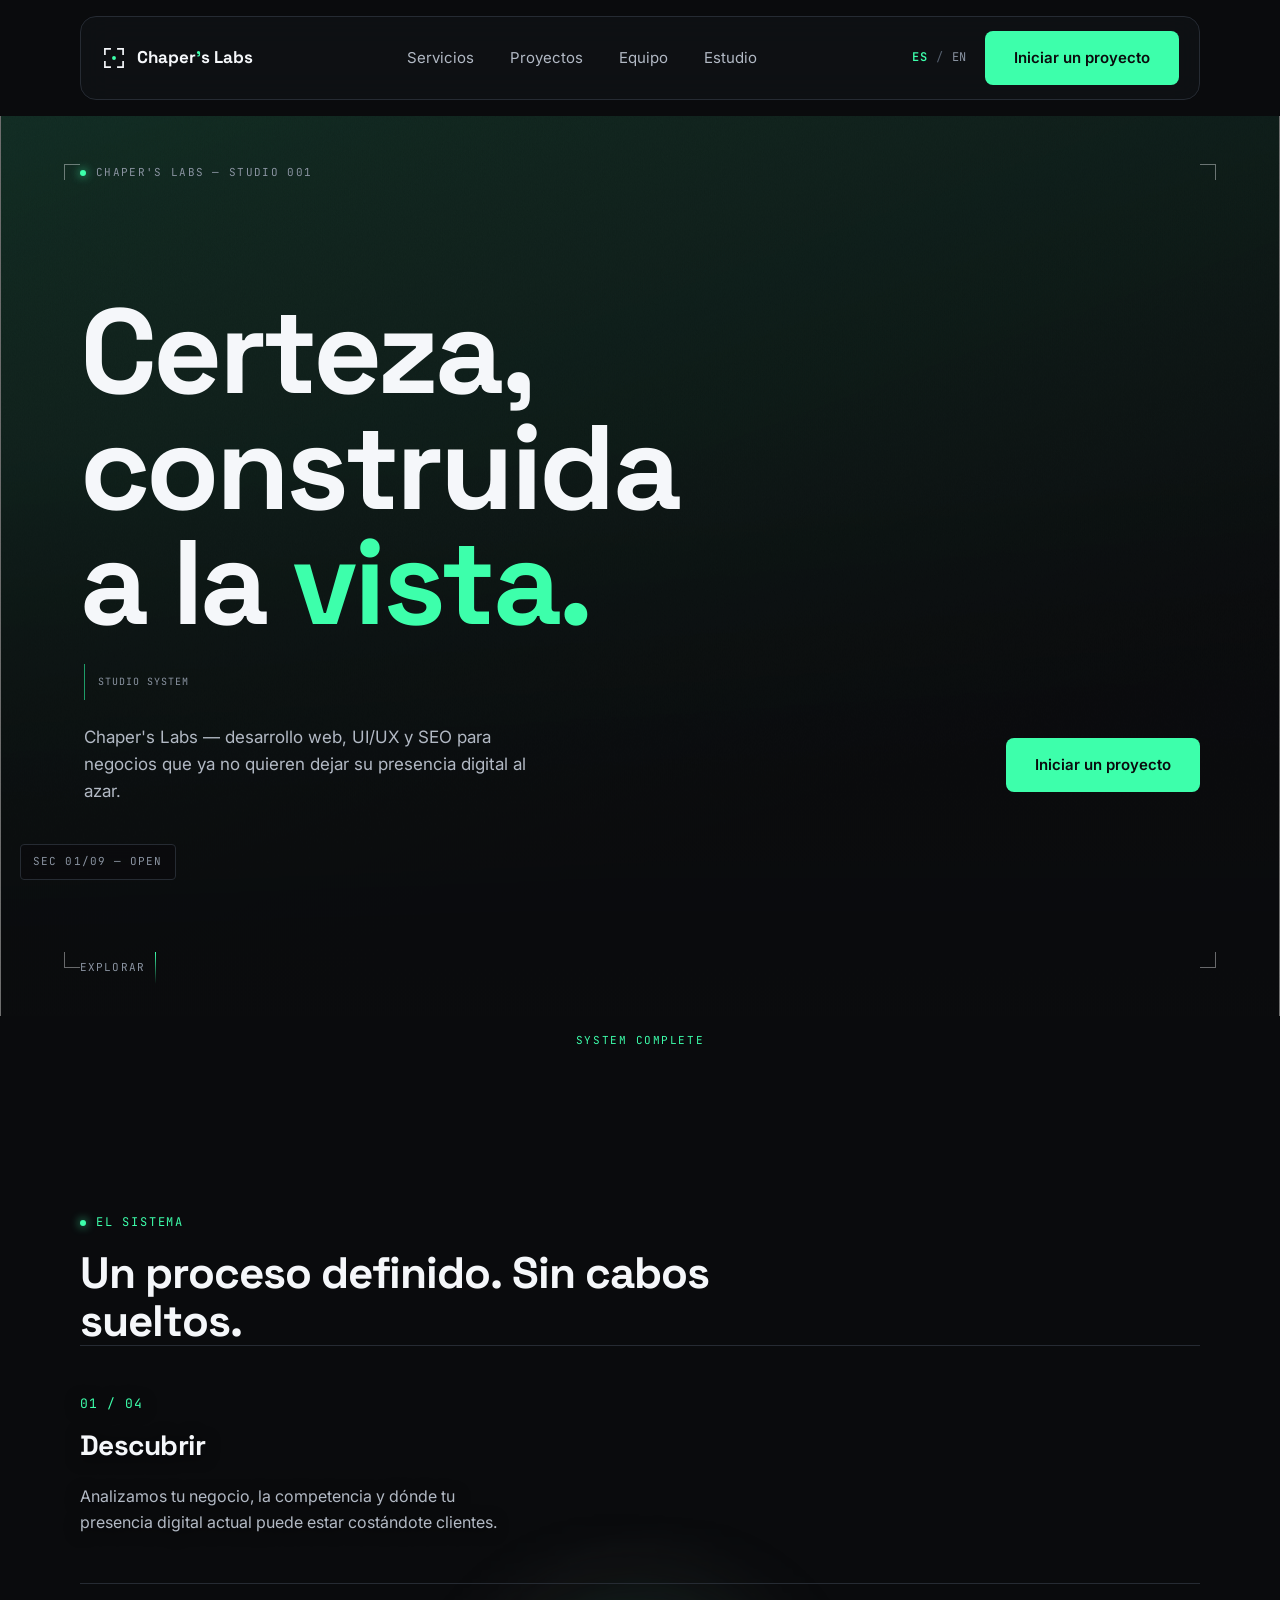
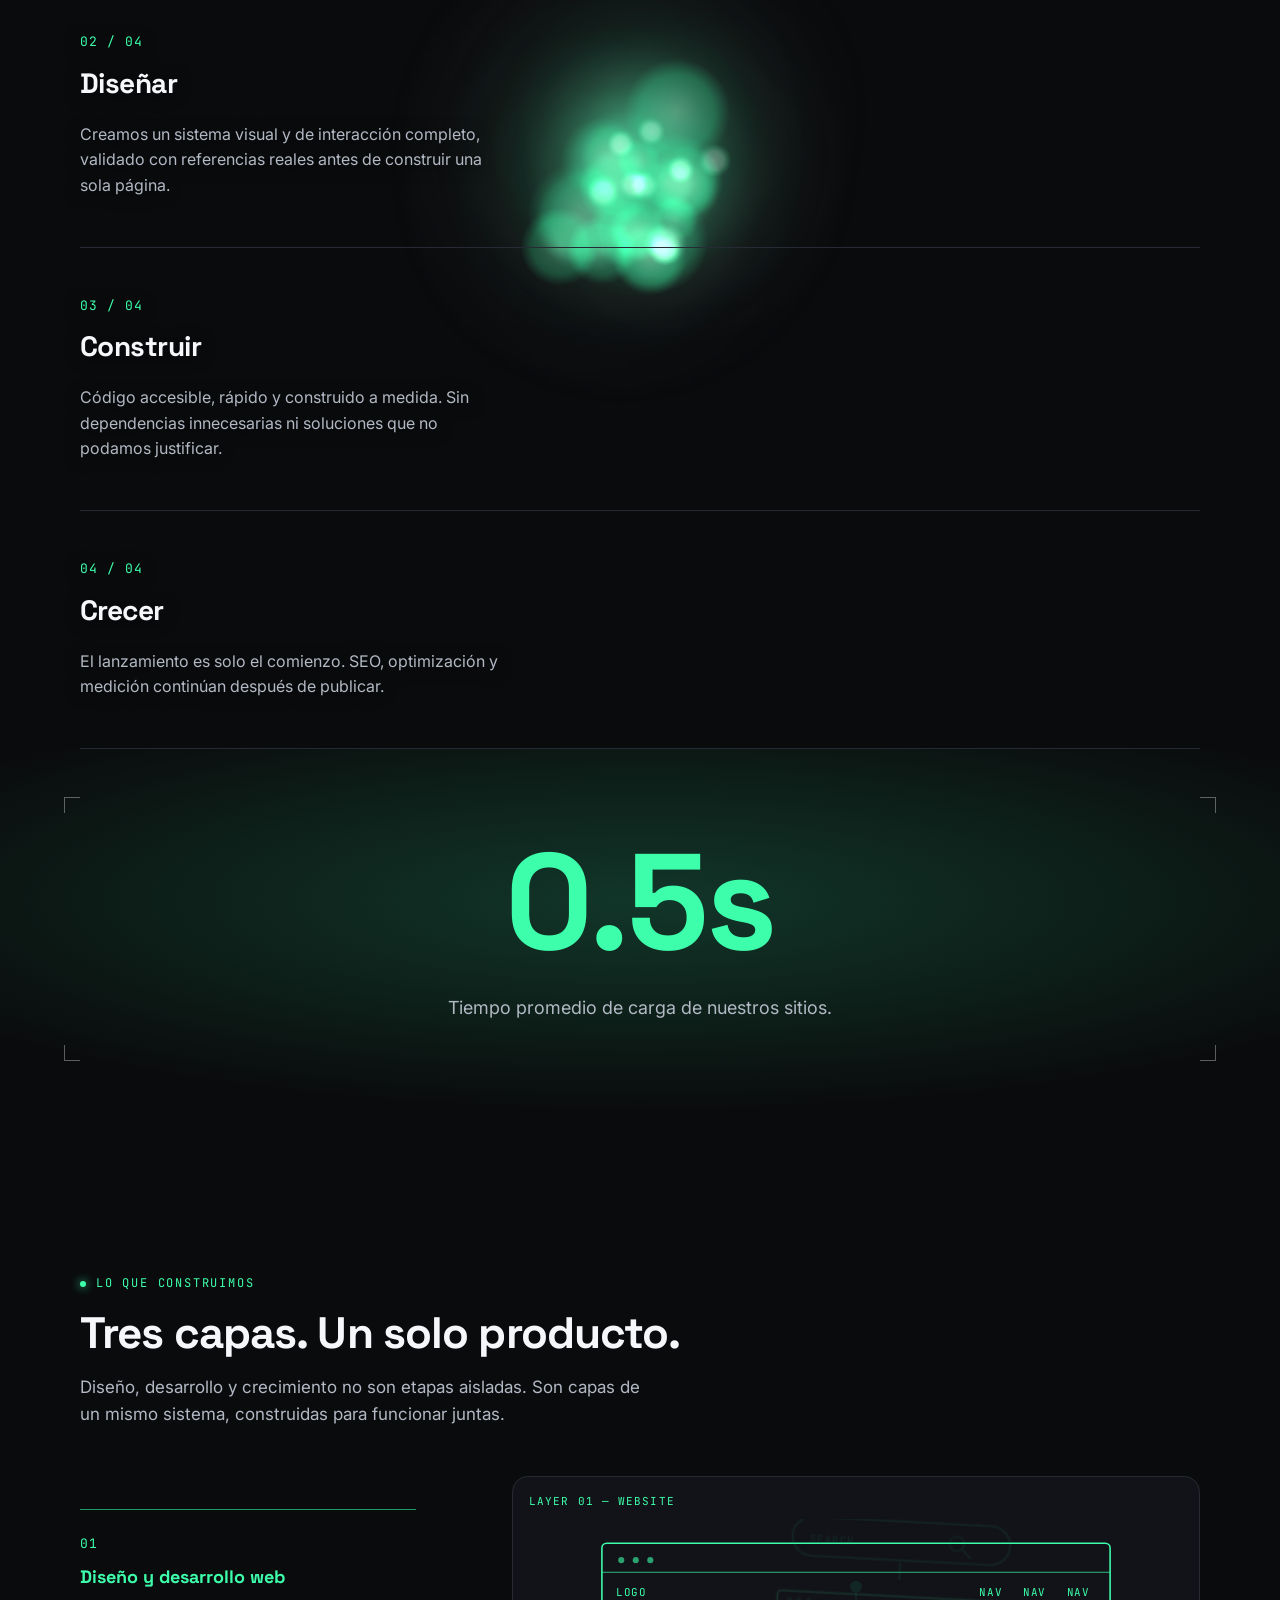
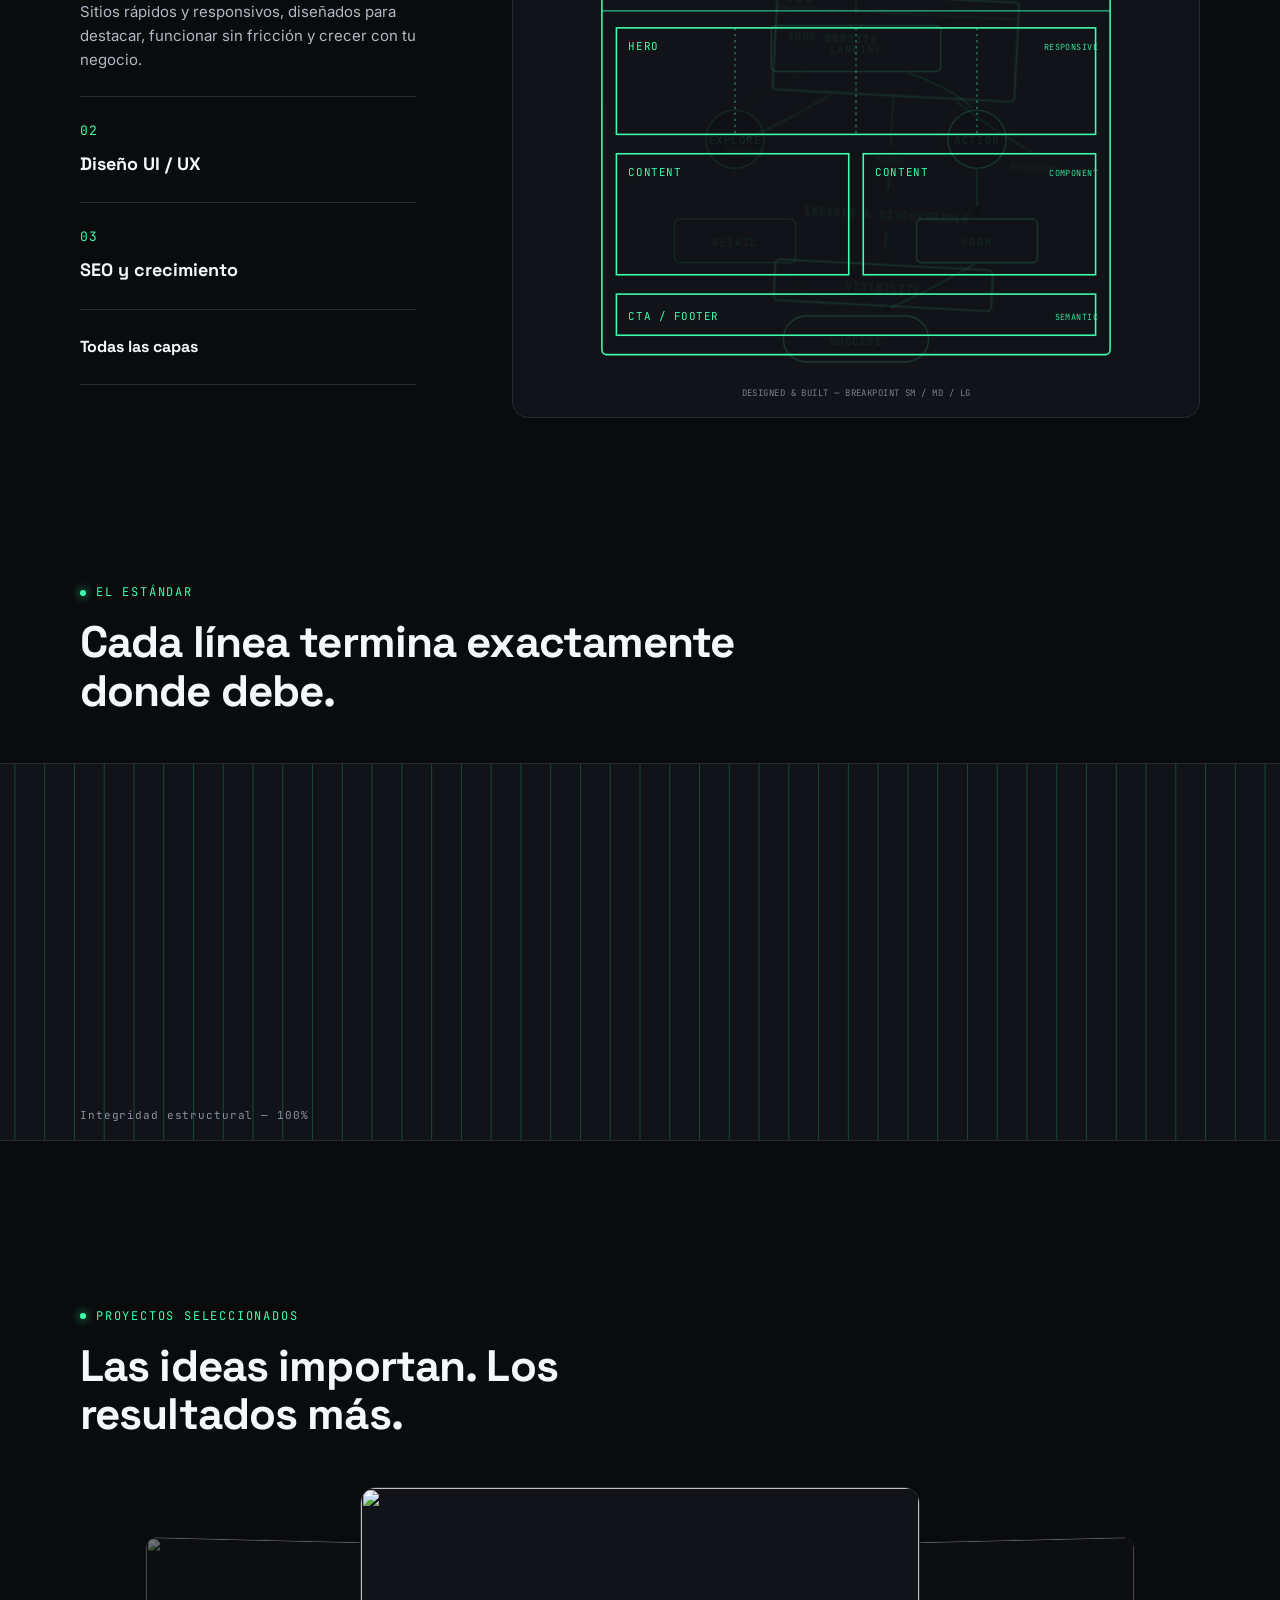
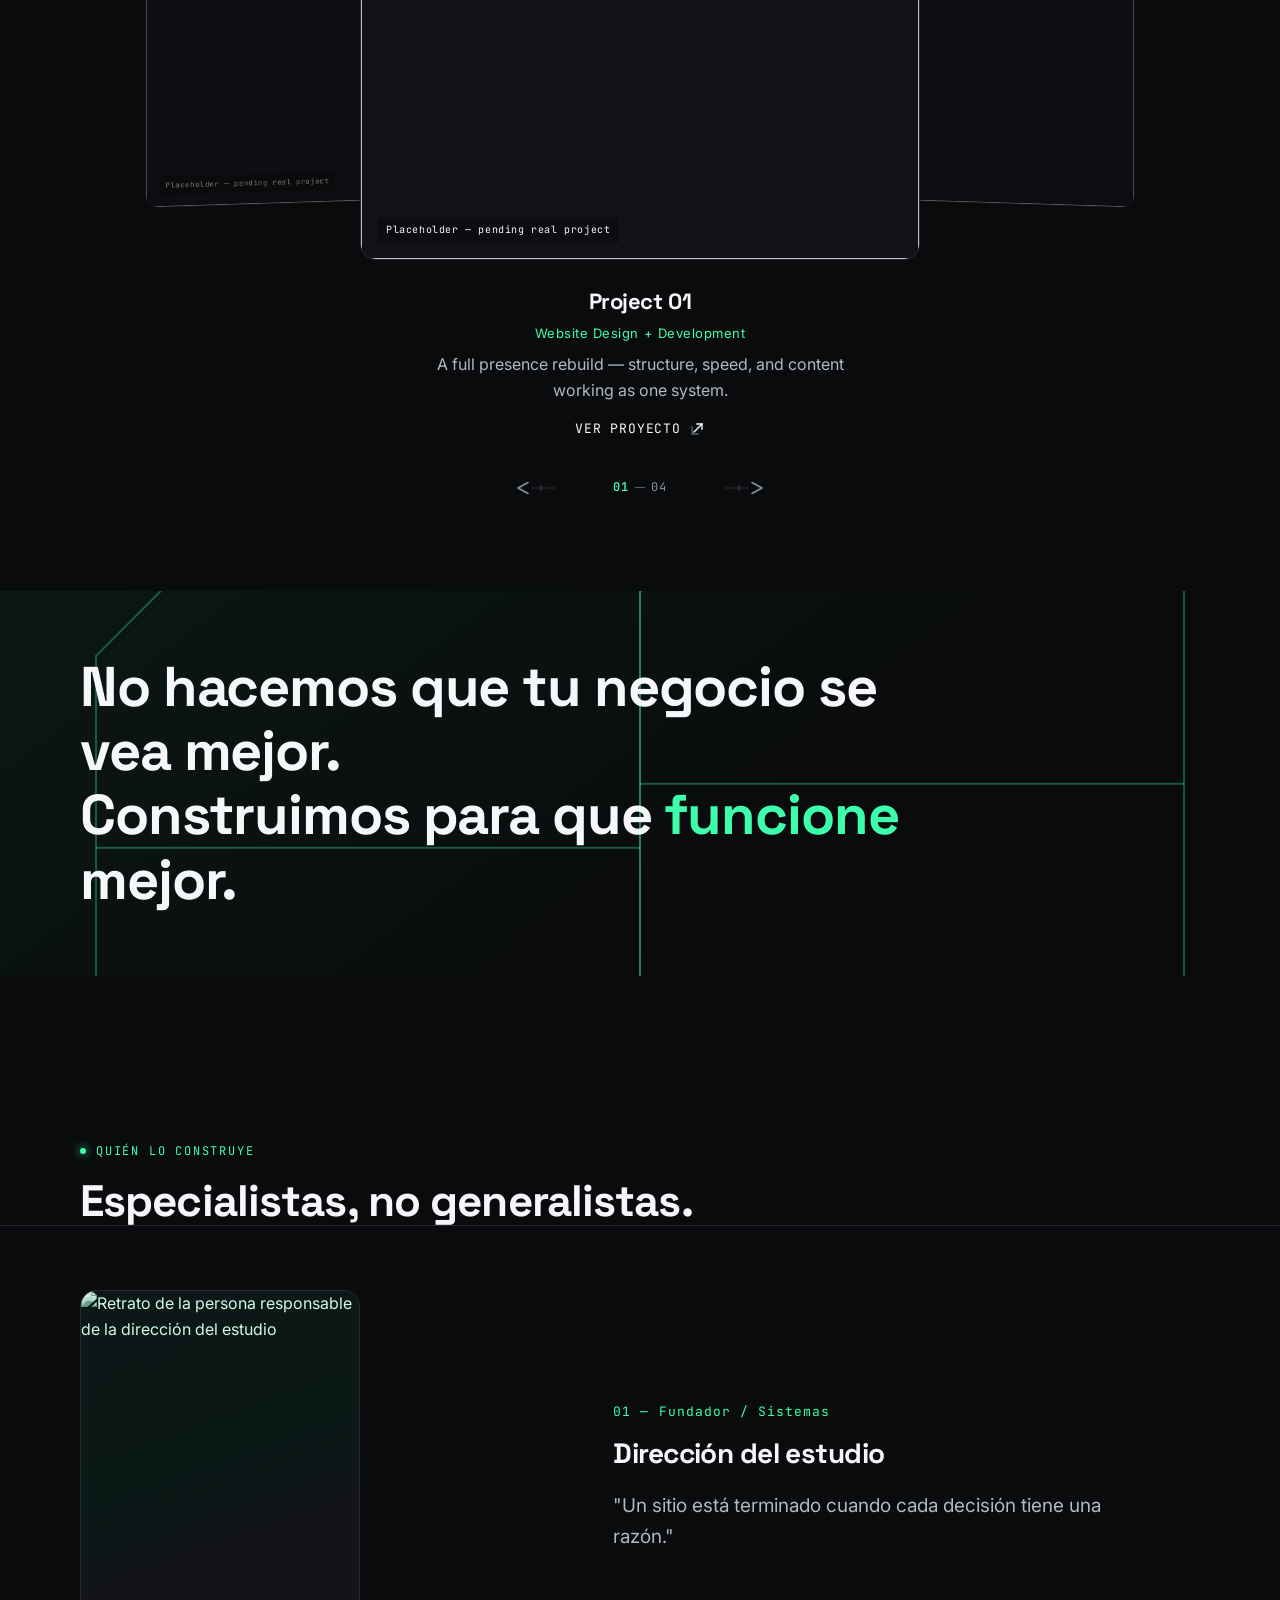
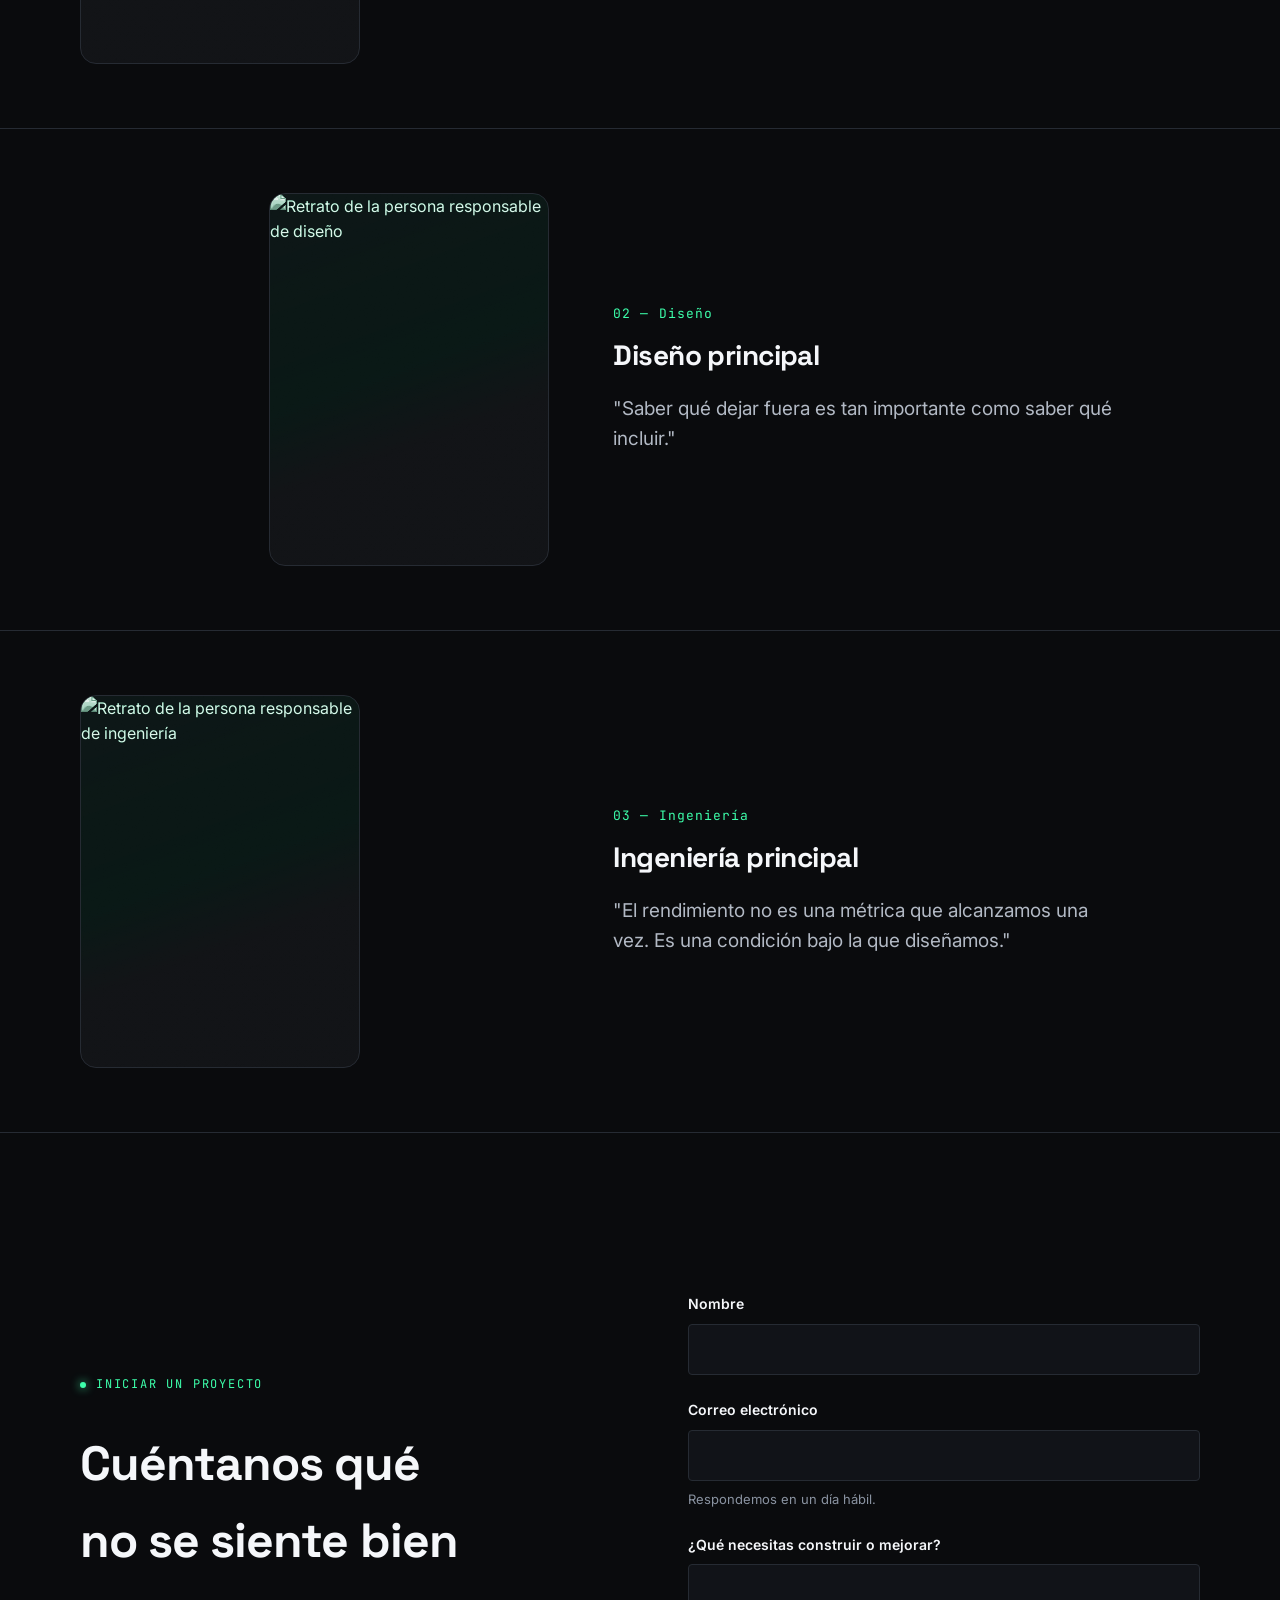
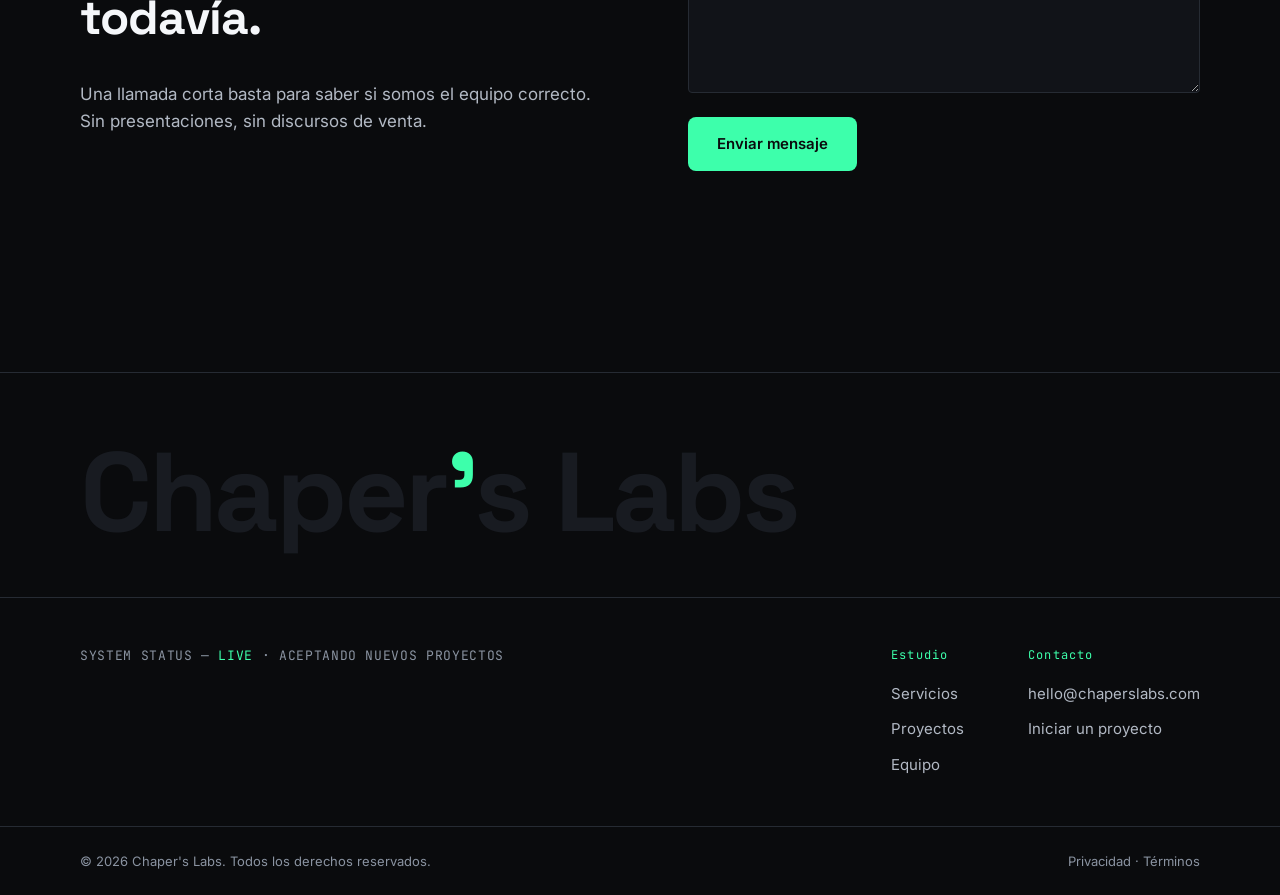
==== commit 8aef6c95: "Add files via upload" ====
--- a/index.html
+++ b/index.html
@@ -1,16 +1,26 @@
 <!DOCTYPE html>
-<html lang="en">
+<html lang="es">
 <head>
   <meta charset="UTF-8">
   <meta name="viewport" content="width=device-width, initial-scale=1.0">
-  <title>Chaper's Labs — Not a website. A system.</title>
-  <meta name="description" content="Chaper's Labs engineers websites, UI/UX, and SEO systems for small and medium-sized businesses, with the precision of a product team.">
+  <title>Chaper's Labs — Diseño Web, Desarrollo, UI/UX y SEO</title>
+  <meta name="description" content="Diseñamos y desarrollamos sitios web, experiencias UI/UX y estrategias SEO para negocios que buscan una presencia digital rápida, clara y preparada para crecer.">
   <meta name="theme-color" content="#0A0B0D">
-  <meta property="og:title" content="Chaper's Labs — Not a website. A system.">
-  <meta property="og:description" content="Enterprise-grade websites, UI/UX design, and SEO for small and medium-sized businesses.">
+  <meta property="og:title" content="Chaper's Labs — Diseño Web, Desarrollo, UI/UX y SEO">
+  <meta property="og:description" content="Diseño web, desarrollo, UI/UX y SEO para negocios que buscan una presencia digital construida para crecer.">
   <meta property="og:type" content="website">
 
-  <link rel="icon" type="image/svg+xml" href="assets/favicon.svg">
+  <!-- Favicon: uses the existing navbar brand mark (the corner-bracket +
+       green dot logo), rendered on a dark tile so it reads correctly
+       against any browser tab theme. This SVG is currently the only
+       favicon asset in the project — apple-touch-icon points at the same
+       file for now. When dedicated multi-resolution PNG/ICO assets are
+       produced, add them here (e.g. rel="icon" sizes="32x32"/"16x16" PNGs,
+       a favicon.ico for legacy browsers, and a dedicated
+       apple-touch-icon.png at 180×180) without needing to touch anything
+       else in this file. -->
+  <link rel="icon" type="image/svg+xml" href="https://raw.githubusercontent.com/tobikadachi937/chaperslab/bf9422a3a0b680d572fa24a44383b240688be81d/favicon.svg">
+  <link rel="apple-touch-icon" href="https://raw.githubusercontent.com/tobikadachi937/chaperslab/bf9422a3a0b680d572fa24a44383b240688be81d/favicon.svg">
 
   <link rel="preconnect" href="https://fonts.googleapis.com">
   <link rel="preconnect" href="https://fonts.gstatic.com" crossorigin>
@@ -20,7 +30,7 @@
 </head>
 <body>
 
-  <a class="skip-link" href="#main">Skip to main content</a>
+  <a class="skip-link" href="#main">Saltar al contenido principal</a>
 
   <!-- Signature interaction: reticle cursor (desktop, fine-pointer only; JS adds .is-active) -->
   <div class="reticle" aria-hidden="true" id="reticle">
@@ -39,7 +49,7 @@
   <header class="site-header" id="site-header">
     <div class="container">
     <div class="header-inner">
-      <a href="#top" class="logo" aria-label="Chaper's Labs — home">
+      <a href="#top" class="logo" aria-label="Chaper's Labs — inicio">
         <svg class="logo-mark" viewBox="0 0 40 40" aria-hidden="true">
           <g fill="none" stroke="currentColor" stroke-width="2.6" stroke-linecap="square">
             <path d="M6 14 V6 H14"/><path d="M26 6 H34 V14"/>
@@ -50,18 +60,21 @@
         <span class="logo-word">Chaper<span class="accent-text">'</span>s Labs</span>
       </a>
 
-      <nav class="primary-nav" aria-label="Primary">
+      <nav class="primary-nav" aria-label="Navegación principal">
         <ul>
-          <li><a href="#capabilities">Capabilities</a></li>
-          <li><a href="#work">Work</a></li>
-          <li><a href="#team">Team</a></li>
-          <li><a href="#principles">Studio</a></li>
+          <li><a href="#capabilities">Servicios</a></li>
+          <li><a href="#work">Proyectos</a></li>
+          <li><a href="#team">Equipo</a></li>
+          <li><a href="#principles">Estudio</a></li>
         </ul>
       </nav>
 
       <div class="header-actions">
-        <a class="btn btn-primary" href="#contact"><span>Start a project</span></a>
-        <button class="menu-toggle" id="menu-toggle" aria-expanded="false" aria-controls="mobile-nav" aria-label="Open menu">
+        <div class="lang-switch" role="group" aria-label="Idioma">
+          <a href="index.html" lang="es" hreflang="es" aria-current="page">ES</a><span class="lang-switch-sep" aria-hidden="true">/</span><a href="en.html" lang="en" hreflang="en">EN</a>
+        </div>
+        <a class="btn btn-primary" href="#contact"><span>Iniciar un proyecto</span></a>
+        <button class="menu-toggle" id="menu-toggle" aria-expanded="false" aria-controls="mobile-nav" aria-label="Abrir menú">
           <span class="menu-icon" aria-hidden="true"><span></span><span></span><span></span></span>
         </button>
       </div>
@@ -72,7 +85,7 @@
   <!-- Mobile full-screen nav -->
   <div class="mobile-nav" id="mobile-nav">
     <div class="mobile-nav-head container">
-      <a href="#top" class="logo" aria-label="Chaper's Labs — home">
+      <a href="#top" class="logo" aria-label="Chaper's Labs — inicio">
         <svg class="logo-mark" viewBox="0 0 40 40" aria-hidden="true">
           <g fill="none" stroke="currentColor" stroke-width="2.6" stroke-linecap="square">
             <path d="M6 14 V6 H14"/><path d="M26 6 H34 V14"/>
@@ -82,19 +95,24 @@
         </svg>
         <span class="logo-word">Chaper<span class="accent-text">'</span>s Labs</span>
       </a>
-      <button class="menu-close" id="menu-close" aria-label="Close menu">
+      <button class="menu-close" id="menu-close" aria-label="Cerrar menú">
         <svg viewBox="0 0 24 24" width="22" height="22" aria-hidden="true"><path d="M5 5l14 14M19 5L5 19" stroke="currentColor" stroke-width="2" stroke-linecap="round"/></svg>
       </button>
     </div>
-    <nav aria-label="Mobile">
+    <nav aria-label="Navegación móvil">
       <ol class="mobile-nav-list">
-        <li><span class="mono idx">01</span><a href="#capabilities">Capabilities</a></li>
-        <li><span class="mono idx">02</span><a href="#work">Work</a></li>
-        <li><span class="mono idx">03</span><a href="#team">Team</a></li>
-        <li><span class="mono idx">04</span><a href="#principles">Studio</a></li>
-        <li><span class="mono idx">05</span><a href="#contact">Contact</a></li>
+        <li><span class="mono idx">01</span><a href="#capabilities">Servicios</a></li>
+        <li><span class="mono idx">02</span><a href="#work">Proyectos</a></li>
+        <li><span class="mono idx">03</span><a href="#team">Equipo</a></li>
+        <li><span class="mono idx">04</span><a href="#principles">Estudio</a></li>
+        <li><span class="mono idx">05</span><a href="#contact">Contacto</a></li>
       </ol>
     </nav>
+    <div class="mobile-nav-lang">
+      <div class="lang-switch" role="group" aria-label="Idioma">
+        <a href="index.html" lang="es" hreflang="es" aria-current="page">ES</a><span class="lang-switch-sep" aria-hidden="true">/</span><a href="en.html" lang="en" hreflang="en">EN</a>
+      </div>
+    </div>
   </div>
 
   <main id="main">
@@ -105,7 +123,7 @@
          bordered "plate" with its own crop-mark corners and a FIG. tag — a
          deliberate framing device, not a backdrop. Swapping the artwork later
          only changes what's inside the plate; the composition doesn't move. -->
-    <section class="beat beat-opening" id="top" data-section-label="SEC 01/09 — OPEN" aria-label="Introduction">
+    <section class="beat beat-opening" id="top" data-section-label="SEC 01/09 — OPEN" aria-label="Introducción">
       <div class="opening-media" aria-hidden="true">
         <img src="https://raw.githubusercontent.com/tobikadachi937/chaperslab/refs/heads/main/pc.webp" alt="" width="1800" height="2200" fetchpriority="high" decoding="async">
       </div>
@@ -115,19 +133,19 @@
       <p class="opening-kicker mono reveal"><span class="dot" aria-hidden="true"></span>Chaper's Labs — Studio 001</p>
       <div class="container opening-inner">
         <h1 class="opening-title">
-          <span class="line reveal">Certainty,</span>
-          <span class="line reveal">engineered</span>
-          <span class="line reveal">in <span class="accent-text">public.</span></span>
+          <span class="line reveal">Certeza,</span>
+          <span class="line reveal">construida</span>
+          <span class="line reveal">a la <span class="accent-text">vista.</span></span>
         </h1>
         <div class="opening-connector reveal" aria-hidden="true"></div>
         <div class="opening-meta reveal">
-          <p class="opening-lead">Chaper's Labs — websites, UI/UX, and SEO systems for
-            businesses that are done hoping their digital presence works.</p>
-          <a class="btn btn-primary" href="#contact"><span>Start a project</span></a>
+          <p class="opening-lead">Chaper's Labs — desarrollo web, UI/UX y SEO para
+            negocios que ya no quieren dejar su presencia digital al azar.</p>
+          <a class="btn btn-primary" href="#contact"><span>Iniciar un proyecto</span></a>
         </div>
       </div>
       <div class="scroll-cue reveal" aria-hidden="true">
-        <span class="mono">SCROLL</span>
+        <span class="mono">EXPLORAR</span>
         <span class="scroll-line"></span>
       </div>
     </section>
@@ -157,37 +175,37 @@
         <canvas class="system-cloud-sharp" id="system-cloud-sharp"></canvas>
       </div>
 
-      <div class="system-burst" id="system-burst" role="img" aria-label="A dense contained mass releasing into an organic drifting cloud of particulate matter as the page scrolls through Discover, Design, Build and Grow, before settling into a lasting, sparse trace.">
+      <div class="system-burst" id="system-burst" role="img" aria-label="Una masa densa y contenida que se libera en una nube orgánica de partículas a la deriva mientras la página avanza a través de Descubrir, Diseñar, Construir y Crecer, antes de asentarse en un rastro final disperso y persistente.">
         <div class="container">
-          <p class="eyebrow reveal"><span class="dot" aria-hidden="true"></span>The system</p>
-          <h2 id="system-heading" class="beat-title reveal">A fixed sequence. No open scopes.</h2>
+          <p class="eyebrow reveal"><span class="dot" aria-hidden="true"></span>El sistema</p>
+          <h2 id="system-heading" class="beat-title reveal">Un proceso definido. Sin cabos sueltos.</h2>
         </div>
 
         <div class="container">
           <ol class="system-field" id="system-field">
             <li class="system-node" style="--i:0;">
               <p class="mono cap-index">01 / 04</p>
-              <h3>Discover</h3>
-              <p>We map the business, the competition, and where your
-                current presence is quietly costing you customers.</p>
+              <h3>Descubrir</h3>
+              <p>Analizamos tu negocio, la competencia y dónde tu presencia
+                digital actual puede estar costándote clientes.</p>
             </li>
             <li class="system-node" style="--i:1;">
               <p class="mono cap-index">02 / 04</p>
-              <h3>Design</h3>
-              <p>A complete visual and interaction system, validated
-                against real references before a single page is built.</p>
+              <h3>Diseñar</h3>
+              <p>Creamos un sistema visual y de interacción completo,
+                validado con referencias reales antes de construir una sola página.</p>
             </li>
             <li class="system-node" style="--i:2;">
               <p class="mono cap-index">03 / 04</p>
-              <h3>Build</h3>
-              <p>Hand-built, performance-first, accessible code — no
-                bloated dependencies, nothing shipped we can't explain.</p>
+              <h3>Construir</h3>
+              <p>Código accesible, rápido y construido a medida. Sin
+                dependencias innecesarias ni soluciones que no podamos justificar.</p>
             </li>
             <li class="system-node" style="--i:3;">
               <p class="mono cap-index">04 / 04</p>
-              <h3>Grow</h3>
-              <p>Launch is day one. SEO, iteration, and measurement
-                continue on a fixed cadence after that.</p>
+              <h3>Crecer</h3>
+              <p>El lanzamiento es solo el comienzo. SEO, optimización y
+                medición continúan después de publicar.</p>
             </li>
           </ol>
         </div>
@@ -203,13 +221,13 @@
          confident ease-out deceleration) when it scrolls into view via
          IntersectionObserver, then holds permanently; reduced motion shows
          0.6s immediately. -->
-    <section class="beat beat-performance" id="performance" data-section-label="SEC 03/09 — RESULT" aria-label="0.6 seconds average load time across every site we ship.">
+    <section class="beat beat-performance" id="performance" data-section-label="SEC 03/09 — RESULT" aria-label="0.6 segundos de tiempo promedio de carga en cada sitio que entregamos.">
       <div class="performance-frame" aria-hidden="true">
         <span class="tl"></span><span class="tr"></span><span class="bl"></span><span class="br"></span>
       </div>
       <div class="container performance-inner">
         <p class="performance-number" id="performance-number" aria-hidden="true">0.0s</p>
-        <p class="performance-line" aria-hidden="true">Average load time across every site we ship.</p>
+        <p class="performance-line" aria-hidden="true">Tiempo promedio de carga de nuestros sitios.</p>
       </div>
     </section>
 
@@ -226,45 +244,45 @@
          owns the page's scroll-driven interaction. -->
     <section class="beat beat-capabilities" id="capabilities" data-section-label="SEC 04/09 — CAPABILITIES" aria-labelledby="cap-heading">
       <div class="container">
-        <p class="eyebrow reveal"><span class="dot" aria-hidden="true"></span>What we build</p>
-        <h2 id="cap-heading" class="beat-title reveal">Three layers. One product.</h2>
-        <p class="beat-subtitle reveal">Design, development and growth aren't separate
-          hand-offs here — they're layers of the same system, built to align.</p>
+        <p class="eyebrow reveal"><span class="dot" aria-hidden="true"></span>Lo que construimos</p>
+        <h2 id="cap-heading" class="beat-title reveal">Tres capas. Un solo producto.</h2>
+        <p class="beat-subtitle reveal">Diseño, desarrollo y crecimiento no son etapas
+          aisladas. Son capas de un mismo sistema, construidas para funcionar juntas.</p>
 
         <div class="layers-widget reveal">
-          <div class="layers-controls" role="tablist" aria-label="Product layers" aria-orientation="vertical">
-            <button type="button" class="layers-tab" role="tab" id="tl-tab-1"
-              aria-selected="false" aria-controls="layers-stage" data-target="1" tabindex="-1">
+          <div class="layers-controls" role="tablist" aria-label="Capas del producto" aria-orientation="vertical">
+            <button type="button" class="layers-tab is-active" role="tab" id="tl-tab-1"
+              aria-selected="true" aria-controls="layers-stage" data-target="1" tabindex="0">
               <span class="mono cap-index">01</span>
-              <span class="layers-tab-title">Website Design &amp; Development</span>
-              <span class="layers-tab-desc">Fast, responsive websites — designed to
-                look sharp, work flawlessly, and scale with your business.</span>
+              <span class="layers-tab-title">Diseño y desarrollo web</span>
+              <span class="layers-tab-desc">Sitios rápidos y responsivos, diseñados para
+                destacar, funcionar sin fricción y crecer con tu negocio.</span>
             </button>
             <button type="button" class="layers-tab" role="tab" id="tl-tab-2"
               aria-selected="false" aria-controls="layers-stage" data-target="2" tabindex="-1">
               <span class="mono cap-index">02</span>
-              <span class="layers-tab-title">UI / UX Design</span>
-              <span class="layers-tab-desc">Wireframes and flow, resolved before
-                a single pixel is final.</span>
+              <span class="layers-tab-title">Diseño UI / UX</span>
+              <span class="layers-tab-desc">Estructura, navegación y experiencia definidas
+                antes de dar por terminado un solo píxel.</span>
             </button>
             <button type="button" class="layers-tab" role="tab" id="tl-tab-3"
               aria-selected="false" aria-controls="layers-stage" data-target="3" tabindex="-1">
               <span class="mono cap-index">03</span>
-              <span class="layers-tab-title">SEO &amp; Growth</span>
-              <span class="layers-tab-desc">Built to load fast, rank well, and help
-                the right people find your business.</span>
+              <span class="layers-tab-title">SEO y crecimiento</span>
+              <span class="layers-tab-desc">Construido para cargar rápido, posicionarse
+                mejor y ayudar a que las personas correctas encuentren tu negocio.</span>
             </button>
-            <button type="button" class="layers-tab layers-tab-all is-active" role="tab" id="tl-tab-all"
-              aria-selected="true" aria-controls="layers-stage" data-target="all" tabindex="0">
-              <span class="layers-tab-title">All layers, combined</span>
-              <span class="layers-tab-desc">This is why we don't treat them as
-                separate problems.</span>
+            <button type="button" class="layers-tab layers-tab-all" role="tab" id="tl-tab-all"
+              aria-selected="false" aria-controls="layers-stage" data-target="all" tabindex="-1">
+              <span class="layers-tab-title">Todas las capas</span>
+              <span class="layers-tab-desc">Porque nunca las tratamos como
+                problemas separados.</span>
             </button>
           </div>
 
-          <div class="layers-stage" id="layers-stage" data-active="all" role="img" aria-label="An exploded technical diagram of three product layers — website structure, the user journey through it, and SEO discoverability — that align into one combined view when no single layer is isolated.">
+          <div class="layers-stage" id="layers-stage" data-active="1" role="img" aria-label="Un diagrama técnico interactivo de tres capas del producto — estructura del sitio, el recorrido de usuario a través de él, y visibilidad SEO — que se alinean en una vista combinada cuando ninguna capa está aislada.">
             <div class="layers-header">
-              <p class="layers-readout mono" id="layers-readout" aria-hidden="true">COMBINED PRODUCT</p>
+              <p class="layers-readout mono" id="layers-readout" aria-hidden="true">LAYER 01 — WEBSITE</p>
             </div>
             <div class="layers-canvas">
               <svg class="layers-svg" viewBox="0 0 480 380" preserveAspectRatio="xMidYMid meet" aria-hidden="true">
@@ -351,7 +369,7 @@
               </g>
               </svg>
             </div>
-            <p class="layers-footer mono" id="layers-footer" aria-hidden="true">STRUCTURE + JOURNEY + DISCOVERABILITY</p>
+            <p class="layers-footer mono" id="layers-footer" aria-hidden="true">DESIGNED &amp; BUILT — BREAKPOINT SM / MD / LG</p>
           </div>
         </div>
       </div>
@@ -366,57 +384,111 @@
          is gone. No labels, no explanatory copy beyond one line. -->
     <section class="beat beat-tension" id="principles" data-section-label="SEC 05/09 — TENSION" aria-labelledby="tension-heading">
       <div class="container">
-        <p class="eyebrow reveal"><span class="dot" aria-hidden="true"></span>The standard</p>
-        <h2 id="tension-heading" class="beat-title reveal">Every line ends exactly where it should.</h2>
-      </div>
-      <div class="tension-field" id="tension-field" role="img" aria-label="A field of vertical lines that bend toward the cursor under tension and return precisely to their original position when released.">
+        <p class="eyebrow reveal"><span class="dot" aria-hidden="true"></span>El estándar</p>
+        <h2 id="tension-heading" class="beat-title reveal">Cada línea termina exactamente donde debe.</h2>
+      </div>
+      <div class="tension-field" id="tension-field" role="img" aria-label="Un campo de líneas verticales que se curvan hacia el cursor bajo tensión y regresan con precisión a su posición original al soltarse.">
         <svg id="tension-svg" class="tension-svg" preserveAspectRatio="none" aria-hidden="true"></svg>
-        <p class="tension-tag mono" aria-hidden="true">Structural integrity — 100%</p>
+        <p class="tension-tag mono" aria-hidden="true">Integridad estructural — 100%</p>
       </div>
     </section>
 
     <!-- ============ 06 — WORK (asymmetric) ============ -->
-    <section class="beat beat-work" id="work" data-section-label="SEC 06/09 — WORK" aria-labelledby="work-heading">
+    <!-- ============ 06 — SELECTED WORK (3D project carousel) ============
+         Replaces the old stats/results grid. One active project dominates
+         the center; the previous/next projects stay partially visible,
+         rotated and pushed back in Z-space via CSS 3D transforms — the
+         depth/interaction feel is inspired by a reference video (center
+         dominant, sides receding, physical transition), reinterpreted
+         entirely in Chaper's Labs' own thin-line/mono/editorial language,
+         not the reference's visual design. Only the active slide carries
+         full information (aria-hidden toggles on the rest); screenshots
+         are placeholders — obviously so — until real projects replace
+         them, which this markup is structured to make straightforward. -->
+    <section class="beat beat-work" id="work" data-section-label="SEC 06/09 — SELECTED WORK" aria-labelledby="work-heading">
       <div class="container">
-        <p class="eyebrow reveal"><span class="dot" aria-hidden="true"></span>Results</p>
-        <h2 id="work-heading" class="beat-title reveal">What conviction looks like in practice.</h2>
-
-        <div class="work-grid">
-          <article class="work-feature reveal">
-            <div class="photo work-photo-a">
-              <img src="https://picsum.photos/seed/chapers-work-clinic/1200/1000" alt="Waiting room of a regional healthcare clinic, redesigned digital-first" width="1200" height="1000" loading="lazy" decoding="async">
-              <p class="photo-caption">Case 01 — Regional Health Group</p>
-            </div>
-            <p class="mono cap-index">01 — Healthcare</p>
-            <p class="work-metric">+212%</p>
-            <h3>Organic traffic, six months</h3>
-            <p>A full presence rebuild for a regional healthcare provider —
-              structure, speed, and content working as one system.</p>
-          </article>
-
-          <article class="work-minor reveal">
-            <div class="photo work-photo-b">
-              <img src="https://picsum.photos/seed/chapers-work-retail/500/360" alt="Product shelving in a retail storefront mid photo-shoot for the new site" width="500" height="360" loading="lazy" decoding="async">
-            </div>
-            <p class="mono cap-index">02 — Retail</p>
-            <p class="work-metric-sm">4.8s → 0.6s</p>
-            <h3>Load time, 40-page migration</h3>
-          </article>
-
-          <article class="work-minor reveal">
-            <div class="photo work-photo-b">
-              <img src="https://picsum.photos/seed/chapers-work-hotel/500/360" alt="Boutique hotel lobby, subject of a booking-flow redesign" width="500" height="360" loading="lazy" decoding="async">
-            </div>
-            <p class="mono cap-index">03 — Hospitality</p>
-            <p class="work-metric-sm">3.1×</p>
-            <h3>Booking conversion rate</h3>
-          </article>
+        <p class="eyebrow reveal"><span class="dot" aria-hidden="true"></span>Proyectos seleccionados</p>
+        <h2 id="work-heading" class="beat-title reveal">Las ideas importan. Los resultados más.</h2>
+      </div>
+
+      <div class="work-carousel" id="work-carousel" role="region" aria-roledescription="carousel" aria-label="Proyectos seleccionados de clientes" tabindex="0">
+        <div class="work-carousel-stage" id="work-stage">
+          <div class="work-slide" data-index="0" aria-hidden="true">
+            <div class="work-slide-frame">
+              <img src="https://picsum.photos/seed/chapers-project-01/1200/800" alt="" width="1200" height="800" loading="lazy" decoding="async">
+              <span class="work-slide-tag mono">Placeholder — pending real project</span>
+              <span class="work-slide-lock" aria-hidden="true"><i></i><i></i><i></i><i></i></span>
+            </div>
+          </div>
+          <div class="work-slide" data-index="1" aria-hidden="true">
+            <div class="work-slide-frame">
+              <img src="https://picsum.photos/seed/chapers-project-02/1200/800" alt="" width="1200" height="800" loading="lazy" decoding="async">
+              <span class="work-slide-tag mono">Placeholder — pending real project</span>
+              <span class="work-slide-lock" aria-hidden="true"><i></i><i></i><i></i><i></i></span>
+            </div>
+          </div>
+          <div class="work-slide" data-index="2" aria-hidden="true">
+            <div class="work-slide-frame">
+              <img src="https://picsum.photos/seed/chapers-project-03/1200/800" alt="" width="1200" height="800" loading="lazy" decoding="async">
+              <span class="work-slide-tag mono">Placeholder — pending real project</span>
+              <span class="work-slide-lock" aria-hidden="true"><i></i><i></i><i></i><i></i></span>
+            </div>
+          </div>
+          <div class="work-slide" data-index="3" aria-hidden="true">
+            <div class="work-slide-frame">
+              <img src="https://picsum.photos/seed/chapers-project-04/1200/800" alt="" width="1200" height="800" loading="lazy" decoding="async">
+              <span class="work-slide-tag mono">Placeholder — pending real project</span>
+              <span class="work-slide-lock" aria-hidden="true"><i></i><i></i><i></i><i></i></span>
+            </div>
+          </div>
+        </div>
+
+        <!-- Single info block, normal document flow — populated from
+             WORK_PROJECTS in main.js whenever the active index changes.
+             This is what keeps image and information genuinely adjacent
+             (no fixed-height 3D box for text to overflow out of) and makes
+             adding/removing projects a one-line data change, not a markup
+             rewrite. -->
+        <div class="work-info" id="work-info">
+          <h3 id="work-info-title">Project 01</h3>
+          <p class="work-slide-category" id="work-info-category">Website Design + Development</p>
+          <p class="work-slide-desc" id="work-info-desc">A full presence rebuild — structure, speed, and content working as one system.</p>
+          <a class="work-slide-cta" href="#work-carousel" id="work-info-cta">
+            <span class="work-slide-cta-word">Ver proyecto</span>
+            <svg class="work-cta-icon" width="16" height="16" viewBox="0 0 16 16" aria-hidden="true">
+              <path class="work-cta-frame" d="M3 6 L3 13 L9 13"></path>
+              <path class="work-cta-vector" d="M5 11 L13 3"></path>
+              <path class="work-cta-vector-tip" d="M8 3 L13 3 L13 8"></path>
+            </svg>
+          </a>
+        </div>
+
+        <div class="work-nav" role="group" aria-label="Navegación de proyectos">
+          <button type="button" class="work-rail work-rail-prev" id="work-prev" aria-label="Proyecto anterior">
+            <svg class="work-rail-svg" width="42" height="16" viewBox="0 0 42 16" aria-hidden="true">
+              <line class="work-rail-base" x1="16" y1="8" x2="40" y2="8"></line>
+              <line class="work-rail-fill" x1="40" y1="8" x2="16" y2="8" pathLength="1"></line>
+              <line class="work-rail-notch" x1="26" y1="5" x2="26" y2="11"></line>
+              <path class="work-rail-tip" d="M13 2.5 L3 8 L13 13.5"></path>
+            </svg>
+          </button>
+          <p class="work-position mono" aria-hidden="true">
+            <span id="work-position-current">01</span><span class="work-position-sep"></span><span id="work-position-total">04</span>
+          </p>
+          <button type="button" class="work-rail work-rail-next" id="work-next" aria-label="Proyecto siguiente">
+            <svg class="work-rail-svg" width="42" height="16" viewBox="0 0 42 16" aria-hidden="true">
+              <line class="work-rail-base" x1="2" y1="8" x2="26" y2="8"></line>
+              <line class="work-rail-fill" x1="2" y1="8" x2="26" y2="8" pathLength="1"></line>
+              <line class="work-rail-notch" x1="16" y1="5" x2="16" y2="11"></line>
+              <path class="work-rail-tip" d="M29 2.5 L39 8 L29 13.5"></path>
+            </svg>
+          </button>
         </div>
       </div>
     </section>
 
     <!-- ============ 07 — MANIFESTO INTERSTITIAL (moved: now between Work/Results and Team) ============ -->
-    <section class="beat beat-manifesto" data-section-label="SEC 07/09 — MANIFESTO" aria-label="Manifesto">
+    <section class="beat beat-manifesto" data-section-label="SEC 07/09 — MANIFESTO" aria-label="Manifiesto">
       <div class="manifesto-panel panel-architecture" aria-hidden="true">
         <svg viewBox="0 0 800 600" preserveAspectRatio="xMidYMid slice" class="panel-svg">
           <defs>
@@ -435,8 +507,8 @@
       </div>
       <div class="container manifesto-inner">
         <p class="manifesto-statement reveal">
-          We don't decorate businesses.<br>
-          We give them <span class="accent-text">structure</span> they can stand on.
+          No hacemos que tu negocio se vea mejor.<br>
+          Construimos para que <span class="accent-text">funcione</span> mejor.
         </p>
       </div>
     </section>
@@ -444,21 +516,21 @@
     <!-- ============ 08 — TEAM (editorial) ============ -->
     <section class="beat beat-team" id="team" data-section-label="SEC 08/09 — TEAM" aria-labelledby="team-heading">
       <div class="container">
-        <p class="eyebrow reveal"><span class="dot" aria-hidden="true"></span>Who builds it</p>
-        <h2 id="team-heading" class="beat-title reveal">Specialists, not generalists.</h2>
+        <p class="eyebrow reveal"><span class="dot" aria-hidden="true"></span>Quién lo construye</p>
+        <h2 id="team-heading" class="beat-title reveal">Especialistas, no generalistas.</h2>
       </div>
 
       <div class="team-editorial">
         <article class="team-profile reveal">
           <div class="container team-profile-inner">
             <div class="photo panel-portrait">
-              <img src="https://picsum.photos/seed/chapers-founder/600/760" alt="Portrait of the studio lead" width="600" height="760" loading="lazy" decoding="async">
+              <img src="https://picsum.photos/seed/chapers-founder/600/760" alt="Retrato de la persona responsable de la dirección del estudio" width="600" height="760" loading="lazy" decoding="async">
             </div>
             <div class="team-copy">
-              <p class="mono cap-index">01 — Founder / Systems</p>
-              <h3>Studio lead</h3>
-              <p class="team-quote">"A site is finished when nothing on it
-                could be argued with."</p>
+              <p class="mono cap-index">01 — Fundador / Sistemas</p>
+              <h3>Dirección del estudio</h3>
+              <p class="team-quote">"Un sitio está terminado cuando cada
+                decisión tiene una razón."</p>
             </div>
           </div>
         </article>
@@ -466,13 +538,13 @@
         <article class="team-profile reverse reveal">
           <div class="container team-profile-inner reverse">
             <div class="team-copy">
-              <p class="mono cap-index">02 — Design</p>
-              <h3>Principal designer</h3>
-              <p class="team-quote">"Restraint is the hardest skill to bill
-                for and the easiest one to spot."</p>
+              <p class="mono cap-index">02 — Diseño</p>
+              <h3>Diseño principal</h3>
+              <p class="team-quote">"Saber qué dejar fuera es tan importante
+                como saber qué incluir."</p>
             </div>
             <div class="photo panel-portrait">
-              <img src="https://picsum.photos/seed/chapers-design-lead/600/760" alt="Portrait of the principal designer" width="600" height="760" loading="lazy" decoding="async">
+              <img src="https://picsum.photos/seed/chapers-design-lead/600/760" alt="Retrato de la persona responsable de diseño" width="600" height="760" loading="lazy" decoding="async">
             </div>
           </div>
         </article>
@@ -480,13 +552,13 @@
         <article class="team-profile reveal">
           <div class="container team-profile-inner">
             <div class="photo panel-portrait">
-              <img src="https://picsum.photos/seed/chapers-eng-lead/600/760" alt="Portrait of the lead engineer" width="600" height="760" loading="lazy" decoding="async">
+              <img src="https://picsum.photos/seed/chapers-eng-lead/600/760" alt="Retrato de la persona responsable de ingeniería" width="600" height="760" loading="lazy" decoding="async">
             </div>
             <div class="team-copy">
-              <p class="mono cap-index">03 — Engineering</p>
-              <h3>Lead engineer</h3>
-              <p class="team-quote">"Performance isn't a metric we hit
-                once. It's a constraint we design under."</p>
+              <p class="mono cap-index">03 — Ingeniería</p>
+              <h3>Ingeniería principal</h3>
+              <p class="team-quote">"El rendimiento no es una métrica que
+                alcanzamos una vez. Es una condición bajo la que diseñamos."</p>
             </div>
           </div>
         </article>
@@ -497,29 +569,40 @@
     <section class="beat beat-cta" id="contact" data-section-label="SEC 09/09 — CONTACT" aria-labelledby="cta-heading">
       <div class="cta-split">
         <div class="cta-statement">
-          <p class="eyebrow reveal"><span class="dot" aria-hidden="true"></span>Start a project</p>
-          <h2 id="cta-heading" class="cta-title reveal">Tell us where it<br>doesn't feel right yet.</h2>
-          <p class="hero-lead reveal">A short call is enough to know if
-            we're a fit. No deck, no sales pitch.</p>
-        </div>
-        <form class="contact-form reveal" novalidate>
+          <p class="eyebrow reveal"><span class="dot" aria-hidden="true"></span>Iniciar un proyecto</p>
+          <h2 id="cta-heading" class="cta-title reveal">Cuéntanos qué<br>no se siente bien todavía.</h2>
+          <p class="hero-lead reveal">Una llamada corta basta para saber si
+            somos el equipo correcto. Sin presentaciones, sin discursos de venta.</p>
+        </div>
+        <form class="contact-form reveal" id="contact-form" novalidate>
           <div class="form-field">
-            <label for="name">Name</label>
+            <label for="name">Nombre</label>
             <input type="text" id="name" name="name" autocomplete="name" required aria-required="true">
           </div>
           <div class="form-field">
-            <label for="email">Email</label>
+            <label for="email">Correo electrónico</label>
             <input type="email" id="email" name="email" autocomplete="email" required aria-required="true" aria-describedby="email-hint">
-            <span id="email-hint" class="field-hint">We'll reply within one business day.</span>
+            <span id="email-hint" class="field-hint">Respondemos en un día hábil.</span>
           </div>
           <div class="form-field">
-            <label for="message">What are you trying to fix or build?</label>
+            <label for="message">¿Qué necesitas construir o mejorar?</label>
             <textarea id="message" name="message" rows="4" required aria-required="true"></textarea>
           </div>
-          <button type="submit" class="btn btn-primary">
-            <span>Send message</span>
+          <button type="submit" class="btn btn-primary" id="form-submit">
+            <span>Enviar mensaje</span>
           </button>
+          <div class="form-progress" id="form-progress" hidden aria-hidden="true"><span></span></div>
           <p class="form-status" id="form-status" role="status" aria-live="polite"></p>
+
+          <!-- Shown only on a genuinely successful submission response — see
+               main.js. Never displayed on a timer or unconditionally. -->
+          <div class="form-success" id="form-success" hidden>
+            <div class="form-success-marks" aria-hidden="true"><i></i><i></i><i></i><i></i></div>
+            <div class="form-success-line" aria-hidden="true"></div>
+            <p class="form-success-title">Mensaje recibido.</p>
+            <p class="form-success-sub">Nos pondremos en contacto contigo pronto.</p>
+            <button type="button" class="form-success-reset" id="form-success-reset">Enviar otro mensaje</button>
+          </div>
         </form>
       </div>
     </section>
@@ -532,31 +615,31 @@
       <p class="footer-wordmark">Chaper<span class="accent-text">'</span>s Labs</p>
     </div>
     <div class="container footer-inner">
-      <p class="mono footer-status">SYSTEM STATUS — <span class="accent-text">LIVE</span> · ACCEPTING NEW PROJECTS</p>
-      <nav class="footer-nav" aria-label="Footer">
+      <p class="mono footer-status">SYSTEM STATUS — <span class="accent-text">LIVE</span> · ACEPTANDO NUEVOS PROYECTOS</p>
+      <nav class="footer-nav" aria-label="Pie de página">
         <div>
-          <p class="mono footer-heading">Studio</p>
+          <p class="mono footer-heading">Estudio</p>
           <ul>
-            <li><a href="#capabilities">Capabilities</a></li>
-            <li><a href="#work">Work</a></li>
-            <li><a href="#team">Team</a></li>
+            <li><a href="#capabilities">Servicios</a></li>
+            <li><a href="#work">Proyectos</a></li>
+            <li><a href="#team">Equipo</a></li>
           </ul>
         </div>
         <div>
-          <p class="mono footer-heading">Contact</p>
+          <p class="mono footer-heading">Contacto</p>
           <ul>
             <li><a href="mailto:hello@chaperslabs.com">hello@chaperslabs.com</a></li>
-            <li><a href="#contact">Start a project</a></li>
+            <li><a href="#contact">Iniciar un proyecto</a></li>
           </ul>
         </div>
       </nav>
     </div>
     <div class="container footer-bottom">
-      <p>&copy; <span id="year"></span> Chaper's Labs. All rights reserved.</p>
-      <p class="footer-legal"><a href="#top">Privacy</a> · <a href="#top">Terms</a></p>
+      <p>&copy; <span id="year"></span> Chaper's Labs. Todos los derechos reservados.</p>
+      <p class="footer-legal"><a href="#top">Privacidad</a> · <a href="#top">Términos</a></p>
     </div>
   </footer>
 
   <script src="main.js"></script>
 </body>
-</html>
+</html>
--- a/styles.css
+++ b/styles.css
@@ -165,6 +165,19 @@
 
 .header-actions { display: flex; align-items: center; gap: var(--space-3); }
 .header-actions .btn-primary { display: none; }
+
+/* Compact language switcher — plain text links, no flags, no dropdown.
+   The active language is shown via aria-current="page" rather than a
+   separate JS-driven state, since each language is a real, separate
+   document. */
+.lang-switch { display: flex; align-items: center; gap: 6px; font-family: var(--font-mono); font-size: 12px; letter-spacing: 0.06em; }
+.lang-switch a { color: var(--text-tertiary); padding: 6px 2px; transition: color 200ms var(--ease-decisive); }
+.lang-switch a:hover, .lang-switch a:focus-visible { color: var(--text-primary); }
+.lang-switch a[aria-current="page"] { color: var(--accent-core); font-weight: 600; }
+.lang-switch-sep { color: var(--border-strong); }
+.mobile-nav-lang { display: flex; justify-content: center; padding-block: var(--space-4); border-top: 1px solid var(--border-subtle); }
+.mobile-nav-lang .lang-switch { font-size: 13px; gap: 10px; }
+.mobile-nav-lang .lang-switch a { padding: 10px 6px; }
 
 .menu-toggle {
   background: transparent; border: 1px solid var(--border-subtle); border-radius: var(--radius-sm);
@@ -285,7 +298,12 @@
 }
 .opening-media { position: absolute; inset: -100px 0; z-index: -1; }
 .opening-media img {
-  width: 100%; height: 100%; object-fit: cover; object-position: center 30%;
+  /* object-position switched from a top-biased "center 30%" (tuned for the
+     previous mountain/fog photo's composition) to a neutral center — the
+     new asset's composition can't be previewed in this environment, so a
+     centered crop is the safer default to avoid cutting off its subject.
+     Revisit this value once the new image can be checked visually. */
+  width: 100%; height: 100%; object-fit: cover; object-position: center center;
   filter: grayscale(1) contrast(1.1) brightness(0.55);
   animation: hero-zoom 22s ease-out forwards;
 }
@@ -349,7 +367,14 @@
 /* Deliberate exception to the top-only rhythm: these are centered atmospheric
    interludes, not stacked content, so they keep symmetric padding — but kept
    modest since min-height already supplies most of the section's height. */
-.beat-manifesto { min-height: 70svh; display: flex; align-items: center; padding-block: var(--space-6); }
+/* Height reduced from a flat 70svh (same figure on every breakpoint) to
+   responsive, content-driven sizing — desktop keeps real breathing room,
+   mobile relies on padding rather than a viewport-height minimum, since
+   wrapped text there already fills more vertical space on its own.
+   Design, copy, typography, and position are unchanged. */
+.beat-manifesto { min-height: 40svh; display: flex; align-items: center; padding-block: var(--space-7); }
+@media (max-width: 1023px) { .beat-manifesto { min-height: 32svh; padding-block: var(--space-6); } }
+@media (max-width: 699px) { .beat-manifesto { min-height: 0; padding-block: var(--space-7); } }
 .manifesto-panel { position: absolute; inset: 0; z-index: 0; }
 .manifesto-panel .panel-svg { width: 100%; height: 100%; opacity: 0.9; }
 .manifesto-inner { position: relative; z-index: 1; }
@@ -616,20 +641,173 @@
 }
 .performance-line { font-size: 1.125rem; color: var(--text-secondary); margin-top: var(--space-4); }
 
-/* ---------- 06 WORK ---------- */
-.work-grid { display: grid; grid-template-columns: 1fr; gap: var(--space-5); margin-top: var(--space-6); }
-@media (min-width: 900px) { .work-grid { grid-template-columns: 1.4fr 1fr; grid-template-rows: auto auto; } }
-.work-feature { display: flex; flex-direction: column; gap: var(--space-3); }
-@media (min-width: 900px) { .work-feature { grid-row: 1 / 3; } }
-.work-photo-a { aspect-ratio: 6/5; }
-.work-metric { font-family: var(--font-display); font-weight: 700; font-size: 2.5rem; color: var(--accent-core); }
-.work-feature h3 { font-size: 1.375rem; }
-.work-feature p:last-child { color: var(--text-secondary); max-width: 50ch; }
-
-.work-minor { display: flex; flex-direction: column; gap: var(--space-3); border-top: 1px solid var(--border-subtle); padding-top: var(--space-4); align-self: end; }
-.work-photo-b { aspect-ratio: 16/9; }
-.work-metric-sm { font-family: var(--font-display); font-weight: 700; font-size: 1.75rem; margin-bottom: var(--space-1); }
-.work-minor h3 { font-size: 1.0625rem; color: var(--text-secondary); font-weight: 600; }
+/* ---------- 06 SELECTED WORK (3D carousel) ----------
+   Refinement pass: root-cause fix for the mobile empty-gap bug (the stage
+   used a guessed fixed height that was far taller than the actual rendered
+   image at narrow widths — see .work-carousel-stage below), a proprietary
+   rail-based navigation instrument (no icon arrows, no PREV/NEXT text), a
+   restrained corner-lock detail on slide change, and deliberate spacing
+   throughout, especially after the nav. */
+.work-carousel { margin-top: var(--space-6); padding-bottom: calc(var(--space-7) + var(--space-3)); }
+.work-carousel:focus-visible { outline: 1.5px solid var(--accent-core); outline-offset: 6px; }
+@media (max-width: 1023px) { .work-carousel { padding-bottom: var(--space-7); } }
+@media (max-width: 699px) { .work-carousel { padding-bottom: var(--space-6); } }
+
+/* The stage's height is now DERIVED from its own width via aspect-ratio —
+   the same 3:2 ratio as the image frame — instead of a fixed px guess.
+   That guarantees the reserved space always matches what the active slide
+   actually renders at, at any viewport, which is the actual fix for the
+   large dead gap on mobile (previously a 400px fixed height against an
+   image rendering at ~165-230px tall there). Side slides are scaled/rotated
+   copies of the same box and read fine within the same footprint, with
+   overflow left visible so their peripheral edges aren't clipped. */
+.work-carousel-stage {
+  position: relative; width: min(560px, 74%); max-width: 560px; margin-inline: auto;
+  aspect-ratio: 3 / 2; perspective: 1600px; perspective-origin: 50% 45%; overflow: visible;
+}
+@media (max-width: 699px) { .work-carousel-stage { width: min(420px, 88%); } }
+
+.work-slide {
+  position: absolute; inset: 0;
+  transition: transform 850ms var(--ease-decisive), opacity 700ms var(--ease-decisive), filter 700ms var(--ease-decisive);
+}
+
+/* More noticeable choreography this round: side-rest rotation/depth/scale
+   pulled further from center than before, so the delta the transition
+   actually crosses is substantially bigger — that's what makes the motion
+   read clearly rather than technically-animated-but-barely-perceived.
+   Opacity kept high enough that side projects still never look disabled. */
+.work-slide[data-offset="0"] {
+  transform: translateZ(0) rotateY(0deg) scale(1);
+  opacity: 1; z-index: 3; filter: none; pointer-events: auto;
+}
+.work-slide[data-offset="-1"] {
+  transform: translateX(-58%) translateZ(-190px) rotateY(20deg) scale(0.78);
+  opacity: 0.6; z-index: 2; filter: saturate(0.7) brightness(0.75); pointer-events: none;
+}
+.work-slide[data-offset="1"] {
+  transform: translateX(58%) translateZ(-190px) rotateY(-20deg) scale(0.78);
+  opacity: 0.6; z-index: 2; filter: saturate(0.7) brightness(0.75); pointer-events: none;
+}
+.work-slide[data-offset="hidden"] {
+  transform: translateZ(-340px) rotateY(28deg) scale(0.56);
+  opacity: 0; z-index: 1; pointer-events: none;
+}
+@media (max-width: 1023px) {
+  .work-slide[data-offset="-1"] { transform: translateX(-48%) translateZ(-150px) rotateY(17deg) scale(0.78); }
+  .work-slide[data-offset="1"]  { transform: translateX(48%) translateZ(-150px) rotateY(-17deg) scale(0.78); }
+}
+@media (max-width: 699px) {
+  .work-slide[data-offset="-1"] { transform: translateX(-40%) translateZ(-100px) rotateY(13deg) scale(0.84); opacity: 0.42; }
+  .work-slide[data-offset="1"]  { transform: translateX(40%) translateZ(-100px) rotateY(-13deg) scale(0.84); opacity: 0.42; }
+}
+
+/* Signature detail: four small corner marks — the same crop-mark motif
+   already used in the Hero and 0.6s section — flash in around the incoming
+   active frame and settle out, marking the moment focus locks onto the new
+   project. Triggered once per navigation via .is-locking (see main.js). */
+.work-slide-lock { position: absolute; inset: var(--space-2); pointer-events: none; opacity: 0; transition: opacity 200ms linear; z-index: 2; }
+.work-slide-lock i { position: absolute; width: 12px; height: 12px; border: 1.5px solid var(--accent-core); font-style: normal; }
+.work-slide-lock i:nth-child(1) { top: 0; left: 0; border-right: none; border-bottom: none; }
+.work-slide-lock i:nth-child(2) { top: 0; right: 0; border-left: none; border-bottom: none; }
+.work-slide-lock i:nth-child(3) { bottom: 0; left: 0; border-right: none; border-top: none; }
+.work-slide-lock i:nth-child(4) { bottom: 0; right: 0; border-left: none; border-top: none; }
+.work-slide.is-locking .work-slide-lock { opacity: 1; transition: opacity 120ms linear; }
+
+.work-slide-frame {
+  position: relative; aspect-ratio: 3 / 2; border-radius: var(--radius-lg); overflow: hidden;
+  border: 1px solid var(--border-subtle); background: var(--surface-1);
+}
+.work-slide-frame img { width: 100%; height: 100%; object-fit: cover; display: block; }
+.work-slide-tag {
+  position: absolute; left: var(--space-3); bottom: var(--space-3); z-index: 1;
+  font-size: 10px; letter-spacing: 0.06em; color: var(--text-primary);
+  background: rgba(10,11,13,0.6); backdrop-filter: blur(6px); padding: 5px 9px; border-radius: var(--radius-sm);
+}
+
+/* The single external info block — normal flow, sits directly beneath the
+   3D stage with a minimal, fixed gap, so image + title + description + CTA
+   always read as one presentation regardless of content length at any
+   breakpoint. Outgoing content fades + shifts up, incoming content starts
+   shifted down and settles in with a fade — coordinated with the image
+   transition in main.js so information visibly "resolves" rather than
+   instantly replacing. */
+.work-info {
+  margin-top: var(--space-4); text-align: center;
+  transition: opacity 300ms var(--ease-decisive), transform 300ms var(--ease-decisive);
+}
+.work-info.is-leaving { opacity: 0; transform: translateY(-10px); }
+.work-info.is-entering { opacity: 0; transform: translateY(10px); transition: none; }
+.work-info h3 { font-size: 1.375rem; margin-top: var(--space-1); }
+.work-slide-category { color: var(--accent-core); font-size: 0.8125rem; letter-spacing: 0.04em; margin-top: var(--space-1); }
+.work-slide-desc { color: var(--text-secondary); max-width: 42ch; margin: var(--space-2) auto 0; }
+
+/* CTA icon — "frame + exiting vector": an incomplete corner bracket (the
+   project) with a diagonal vector breaking out of it (opening/entering the
+   project), built from the same open-bracket construction as the rail tips
+   and the site's existing corner-mark language, not a generic external-link
+   glyph. Frame nudges one way, vector nudges the other and turns Signal
+   Green on hover/focus — a controlled ~2-3px "separation," no rotation. */
+.work-slide-cta {
+  display: inline-flex; align-items: center; gap: 8px; margin-top: var(--space-3);
+  font-family: var(--font-mono); font-size: 0.8125rem; letter-spacing: 0.06em; text-transform: uppercase;
+  color: var(--text-primary); transition: color 200ms var(--ease-decisive);
+}
+.work-slide-cta:hover, .work-slide-cta:focus-visible { color: var(--accent-core); }
+.work-cta-icon { overflow: visible; }
+.work-cta-frame { fill: none; stroke: var(--border-strong); stroke-width: 1.4; stroke-linecap: square; transition: stroke 200ms var(--ease-decisive), transform 200ms var(--ease-decisive); }
+.work-cta-vector, .work-cta-vector-tip { fill: none; stroke: var(--text-primary); stroke-width: 1.4; stroke-linejoin: miter; stroke-linecap: square; transition: stroke 200ms var(--ease-decisive), transform 200ms var(--ease-decisive); }
+.work-slide-cta:hover .work-cta-frame, .work-slide-cta:focus-visible .work-cta-frame { transform: translate(-1.4px, 1.4px); }
+.work-slide-cta:hover .work-cta-vector, .work-slide-cta:hover .work-cta-vector-tip,
+.work-slide-cta:focus-visible .work-cta-vector, .work-slide-cta:focus-visible .work-cta-vector-tip {
+  stroke: var(--accent-core); transform: translate(1.6px, -1.6px);
+}
+
+/* Proprietary navigation instrument — unmistakably directional. Each control
+   is one SVG: a technical rail, a small alignment notch, and an open
+   directional tip (built from the same two-stroke corner construction as
+   the CTA icon, not a stock chevron glyph) — combined as one engineered
+   mark, not separate icon + line pieces. A Signal Green overlay line
+   reveals along the rail from the center outward on hover/focus (a
+   stroke-dashoffset "draw-in", direction-correct per side), and the whole
+   mark shifts 6px toward the direction it navigates. Invisible padding
+   keeps every control at a 44px touch target regardless of how minimal the
+   visible mark is. */
+.work-nav {
+  display: flex; align-items: center; justify-content: center; gap: var(--space-6);
+  margin-top: var(--space-4);
+}
+.work-rail {
+  display: flex; align-items: center; background: none; border: none; cursor: pointer;
+  padding: 15px 8px; transition: transform 150ms var(--ease-decisive);
+}
+.work-rail:focus-visible { outline: 1.5px solid var(--accent-core); outline-offset: 3px; }
+.work-rail-svg { display: block; overflow: visible; transition: transform 220ms var(--ease-decisive); }
+.work-rail-prev:hover .work-rail-svg, .work-rail-prev:focus-visible .work-rail-svg { transform: translateX(-6px); }
+.work-rail-next:hover .work-rail-svg, .work-rail-next:focus-visible .work-rail-svg { transform: translateX(6px); }
+.work-rail:active .work-rail-svg { transform: scaleX(0.85); }
+
+.work-rail-base { stroke: var(--border-subtle); stroke-width: 1.2; }
+.work-rail-fill { stroke: var(--accent-core); stroke-width: 1.2; stroke-dasharray: 1; stroke-dashoffset: 1; transition: stroke-dashoffset 320ms var(--ease-decisive); }
+.work-rail:hover .work-rail-fill, .work-rail:focus-visible .work-rail-fill { stroke-dashoffset: 0; }
+.work-rail-notch { stroke: var(--border-strong); stroke-width: 1; opacity: 0.75; }
+.work-rail-tip { fill: none; stroke: var(--text-tertiary); stroke-width: 1.5; stroke-linecap: round; stroke-linejoin: round; transition: stroke 250ms var(--ease-decisive); }
+.work-rail:hover .work-rail-tip, .work-rail:focus-visible .work-rail-tip { stroke: var(--accent-core); }
+
+.work-position { display: flex; align-items: center; gap: 6px; font-size: 12px; letter-spacing: 0.08em; color: var(--text-tertiary); }
+.work-position #work-position-current { color: var(--accent-core); font-weight: 600; }
+.work-position-sep { display: inline-block; width: 10px; height: 1px; background: var(--border-strong); }
+@media (max-width: 699px) { .work-nav { gap: var(--space-4); } }
+
+@media (prefers-reduced-motion: reduce) {
+  .work-slide { transition: opacity 200ms linear; }
+  .work-slide[data-offset="0"] { transform: none; opacity: 1; }
+  .work-slide[data-offset="-1"], .work-slide[data-offset="1"], .work-slide[data-offset="hidden"] {
+    transform: none; opacity: 0;
+  }
+  .work-slide-lock { display: none; }
+  .work-info, .work-info.is-leaving, .work-info.is-entering { transition: opacity 150ms linear; transform: none; }
+}
 
 /* ---------- 07 TEAM (editorial) ---------- */
 /* padding-block now matches the base .beat rhythm exactly (top-only) — no override needed. */
@@ -692,7 +870,58 @@
 .form-field input:focus, .form-field textarea:focus { border-color: var(--accent-core); box-shadow: 0 0 0 3px rgba(61,255,171,0.2); outline: none; }
 .field-hint { font-size: 0.8125rem; color: var(--text-tertiary); }
 .contact-form .btn { align-self: flex-start; }
+.contact-form .btn:disabled { opacity: 0.6; cursor: default; }
 .form-status { font-size: 0.875rem; color: var(--accent-core); min-height: 1.2em; }
+.form-status.is-error { color: #FF6B6B; }
+
+/* Submitting: a thin technical progress rail, not a spinner — a short
+   Signal Green segment sweeps the track while the request is in flight. */
+.form-progress { width: 100%; max-width: 220px; height: 2px; background: var(--border-subtle); overflow: hidden; border-radius: 1px; }
+.form-progress span {
+  display: block; width: 40%; height: 100%; background: var(--accent-core);
+  animation: form-progress-sweep 1100ms ease-in-out infinite;
+}
+@keyframes form-progress-sweep {
+  0% { transform: translateX(-100%); }
+  100% { transform: translateX(350%); }
+}
+@media (prefers-reduced-motion: reduce) {
+  .form-progress span { animation: none; opacity: 0.7; width: 100%; }
+}
+
+/* Success — shown ONLY after a genuinely successful submission response
+   (see main.js). Four small corner marks animate inward and settle, a thin
+   Signal Green line resolves beneath them, then the confirmation text
+   appears — the same restrained alignment-mark language used elsewhere
+   (Hero, 0.6s section, Selected Work's lock-in detail), not a generic
+   checkmark or celebratory animation. */
+.form-success { text-align: left; }
+.form-success-marks { position: relative; width: 48px; height: 48px; margin-bottom: var(--space-3); }
+.form-success-marks i {
+  position: absolute; width: 14px; height: 14px; border: 1.5px solid var(--accent-core);
+  opacity: 0; transform: scale(1.6); transition: opacity 350ms var(--ease-decisive), transform 450ms var(--ease-decisive);
+}
+.form-success-marks i:nth-child(1) { top: 0; left: 0; border-right: none; border-bottom: none; }
+.form-success-marks i:nth-child(2) { top: 0; right: 0; border-left: none; border-bottom: none; }
+.form-success-marks i:nth-child(3) { bottom: 0; left: 0; border-right: none; border-top: none; }
+.form-success-marks i:nth-child(4) { bottom: 0; right: 0; border-left: none; border-top: none; }
+.form-success.is-in .form-success-marks i { opacity: 1; transform: scale(1); }
+.form-success-line { width: 0; height: 1.5px; background: var(--accent-core); margin-bottom: var(--space-3); transition: width 450ms var(--ease-decisive) 250ms; }
+.form-success.is-in .form-success-line { width: 64px; }
+.form-success-title { font-family: var(--font-display); font-weight: 700; font-size: 1.375rem; opacity: 0; transform: translateY(6px); transition: opacity 400ms var(--ease-decisive) 380ms, transform 400ms var(--ease-decisive) 380ms; }
+.form-success-sub { color: var(--text-secondary); margin-top: var(--space-1); opacity: 0; transform: translateY(6px); transition: opacity 400ms var(--ease-decisive) 460ms, transform 400ms var(--ease-decisive) 460ms; }
+.form-success.is-in .form-success-title, .form-success.is-in .form-success-sub { opacity: 1; transform: none; }
+.form-success-reset {
+  display: inline-block; margin-top: var(--space-4); background: none; border: none; cursor: pointer;
+  font-family: var(--font-mono); font-size: 0.8125rem; letter-spacing: 0.04em; color: var(--text-tertiary);
+  border-bottom: 1px solid var(--border-strong); padding-bottom: 2px; transition: color 200ms, border-color 200ms;
+}
+.form-success-reset:hover, .form-success-reset:focus-visible { color: var(--accent-core); border-color: var(--accent-core); }
+
+@media (prefers-reduced-motion: reduce) {
+  .form-success-marks i, .form-success-line, .form-success-title, .form-success-sub { transition: opacity 200ms linear; transform: none; }
+  .form-success-line { transition: opacity 200ms linear, width 200ms linear; }
+}
 
 /* ---------- FOOTER ---------- */
 .site-footer { border-top: 1px solid var(--border-subtle); padding-top: var(--space-7); overflow: hidden; }
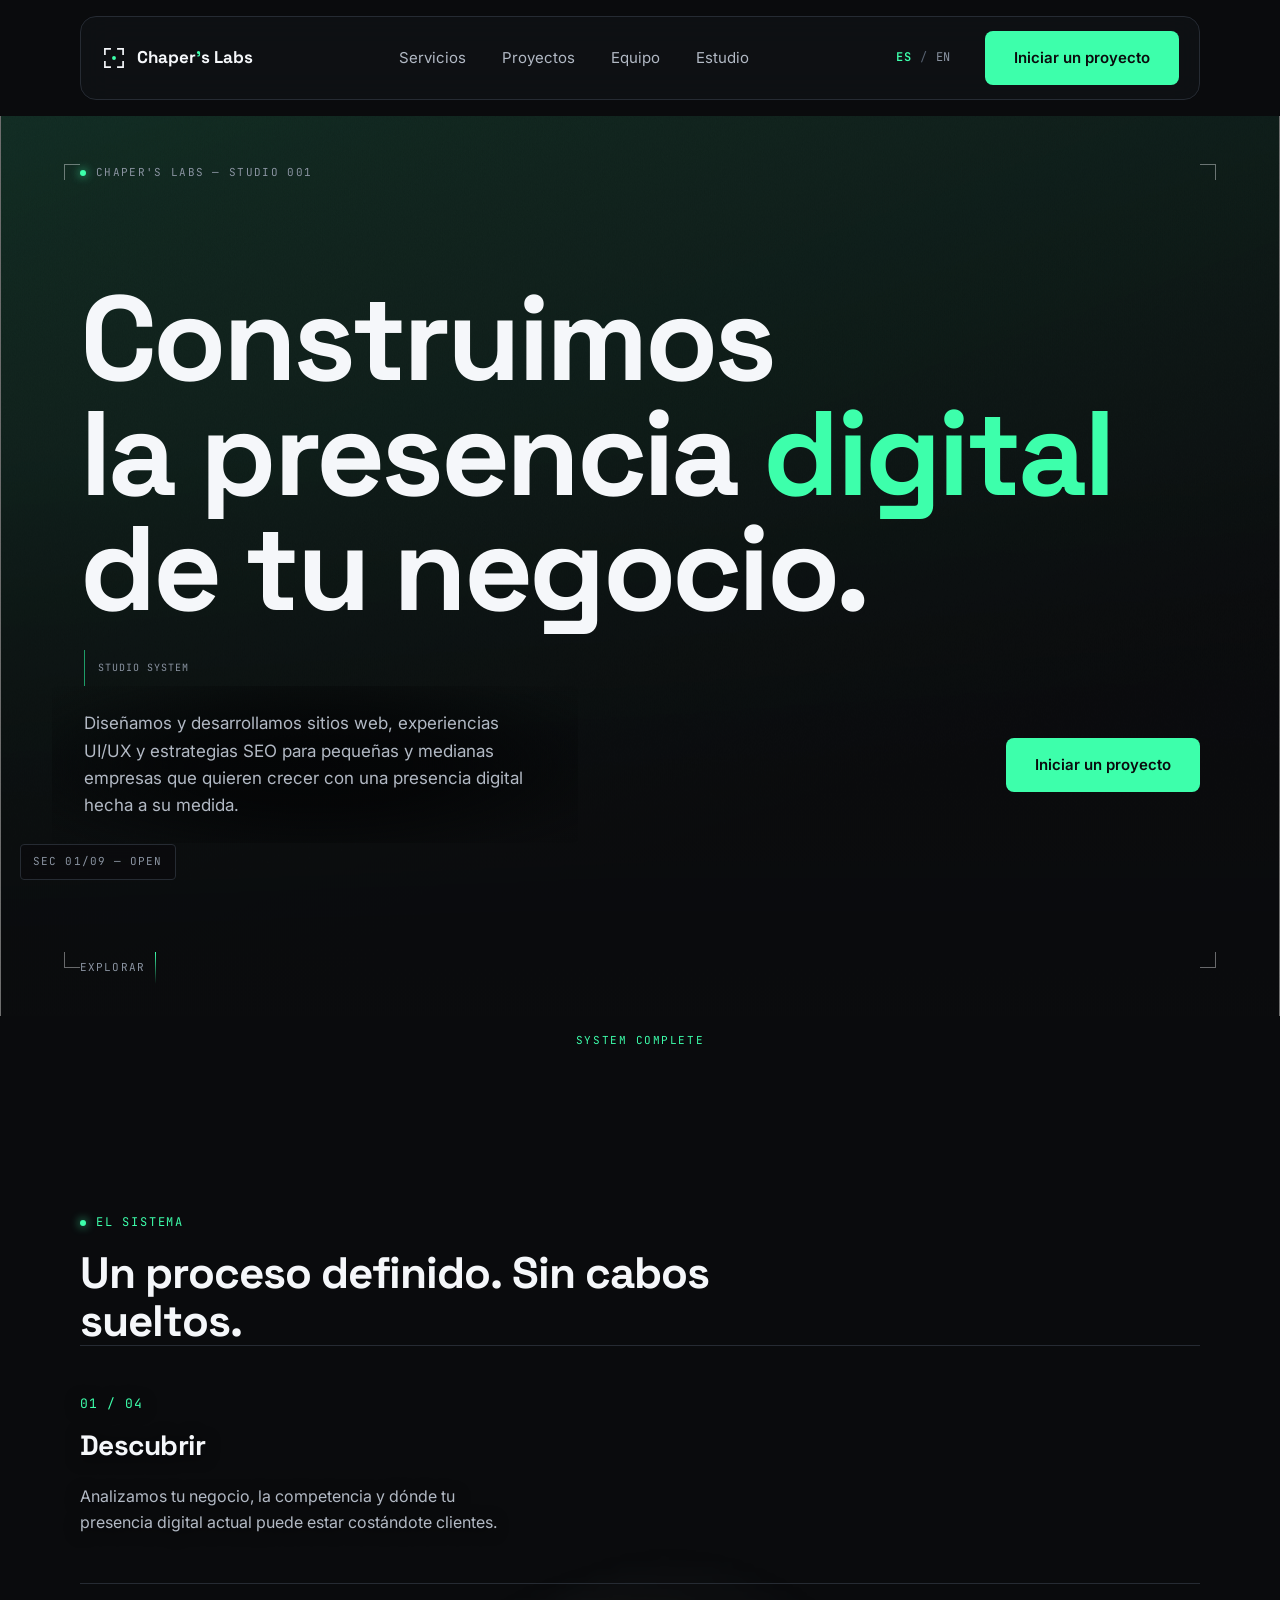
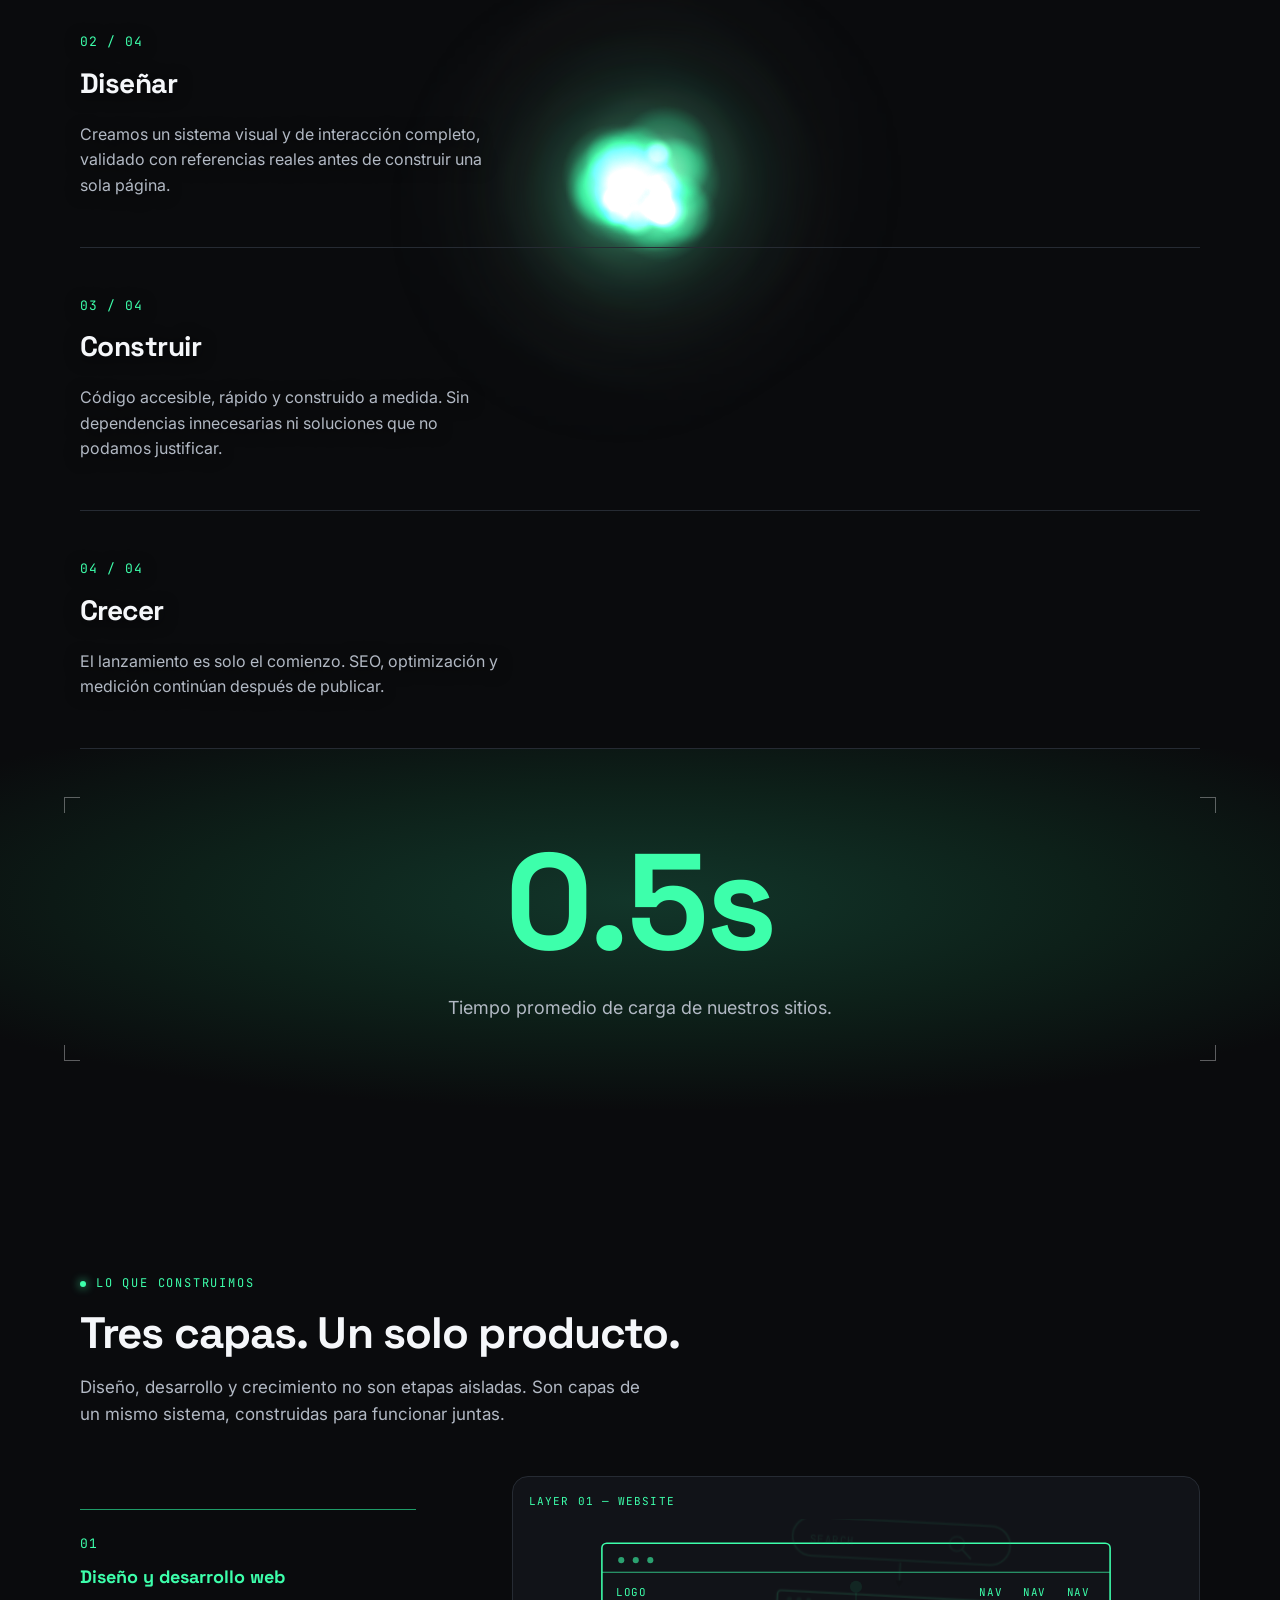
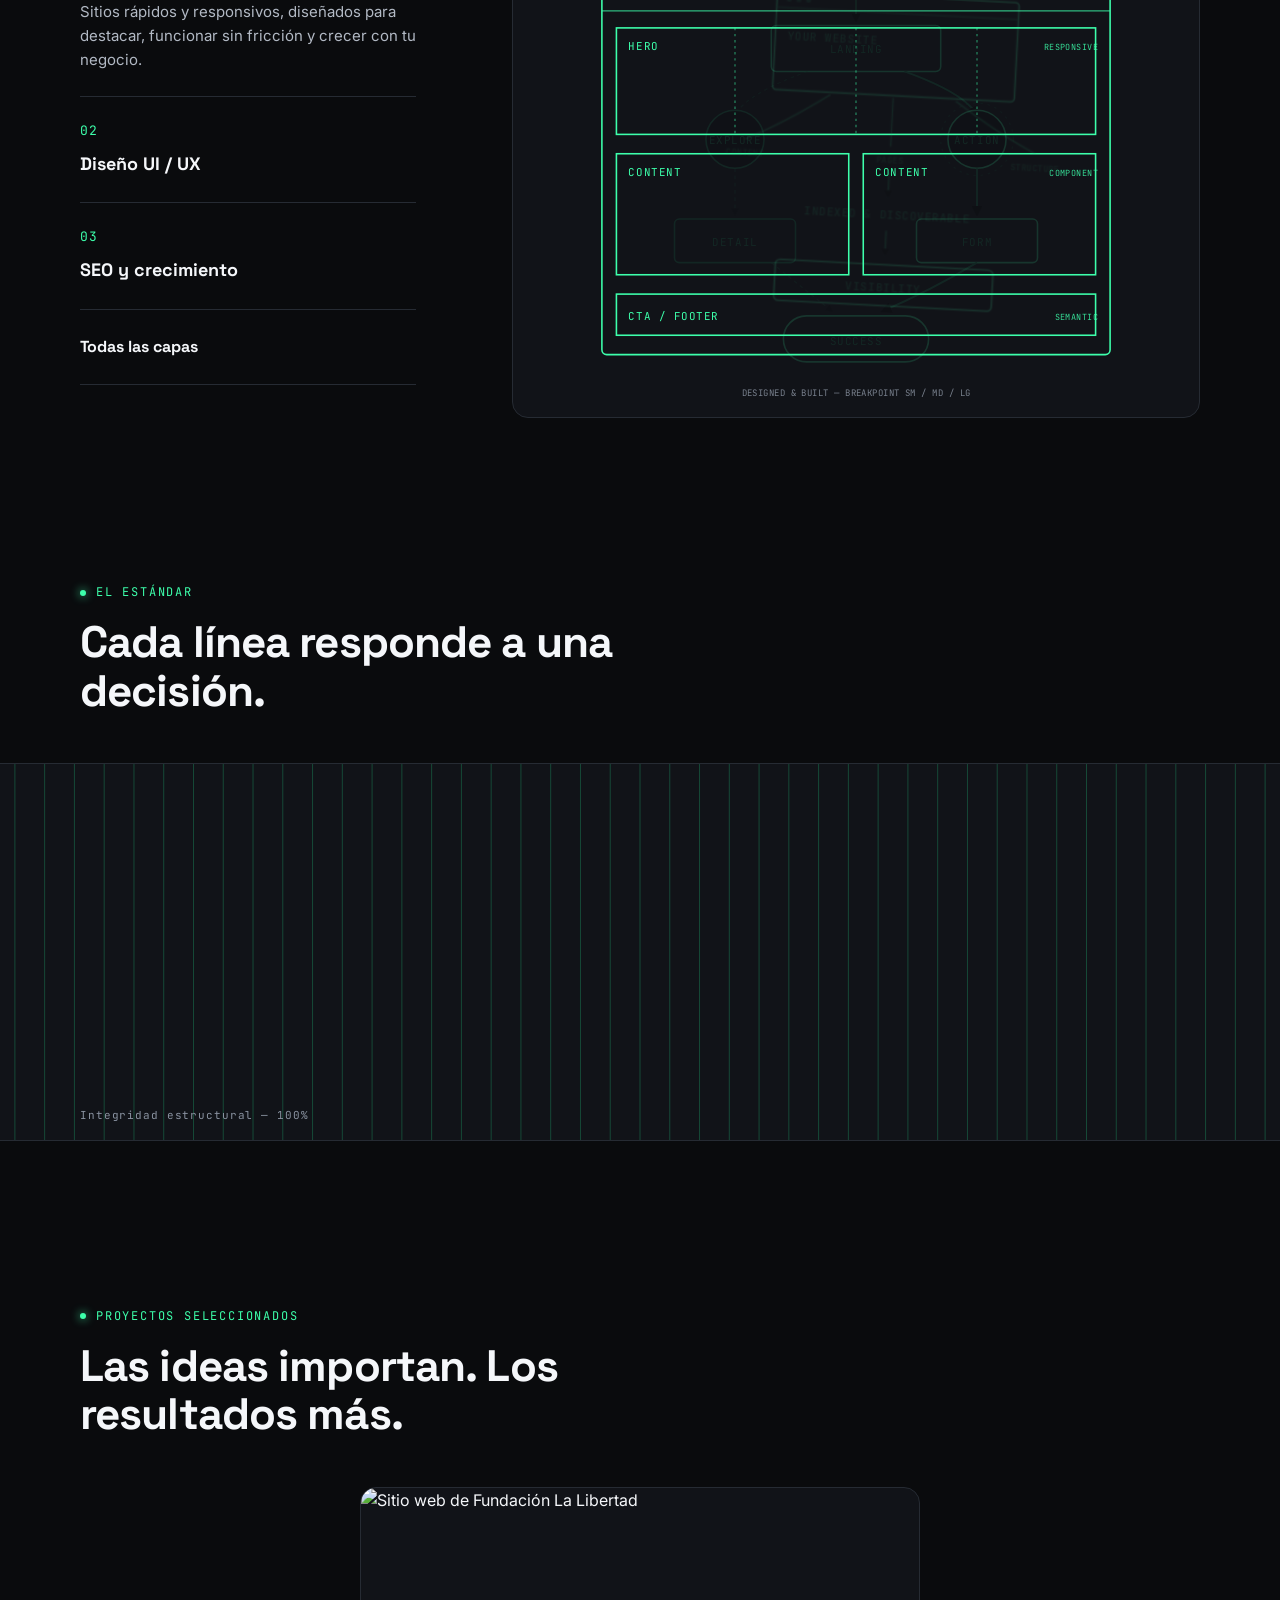
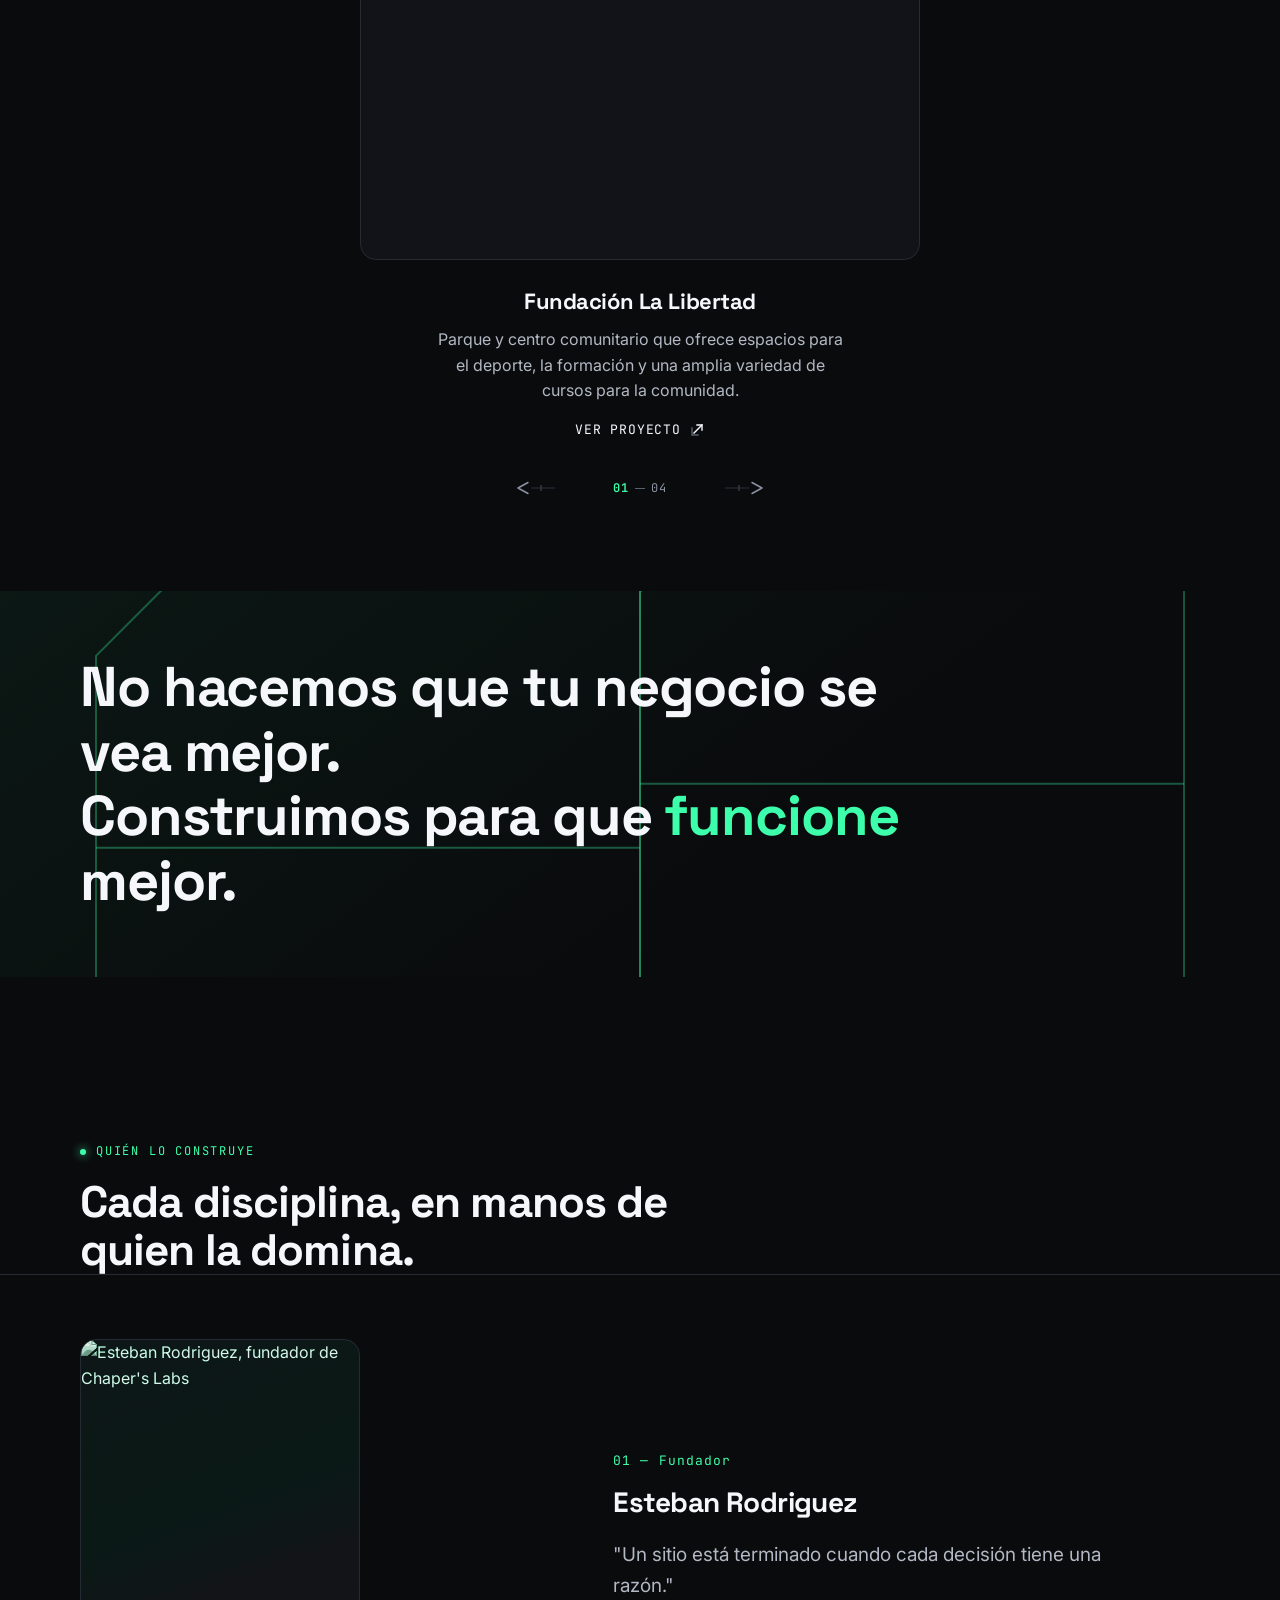
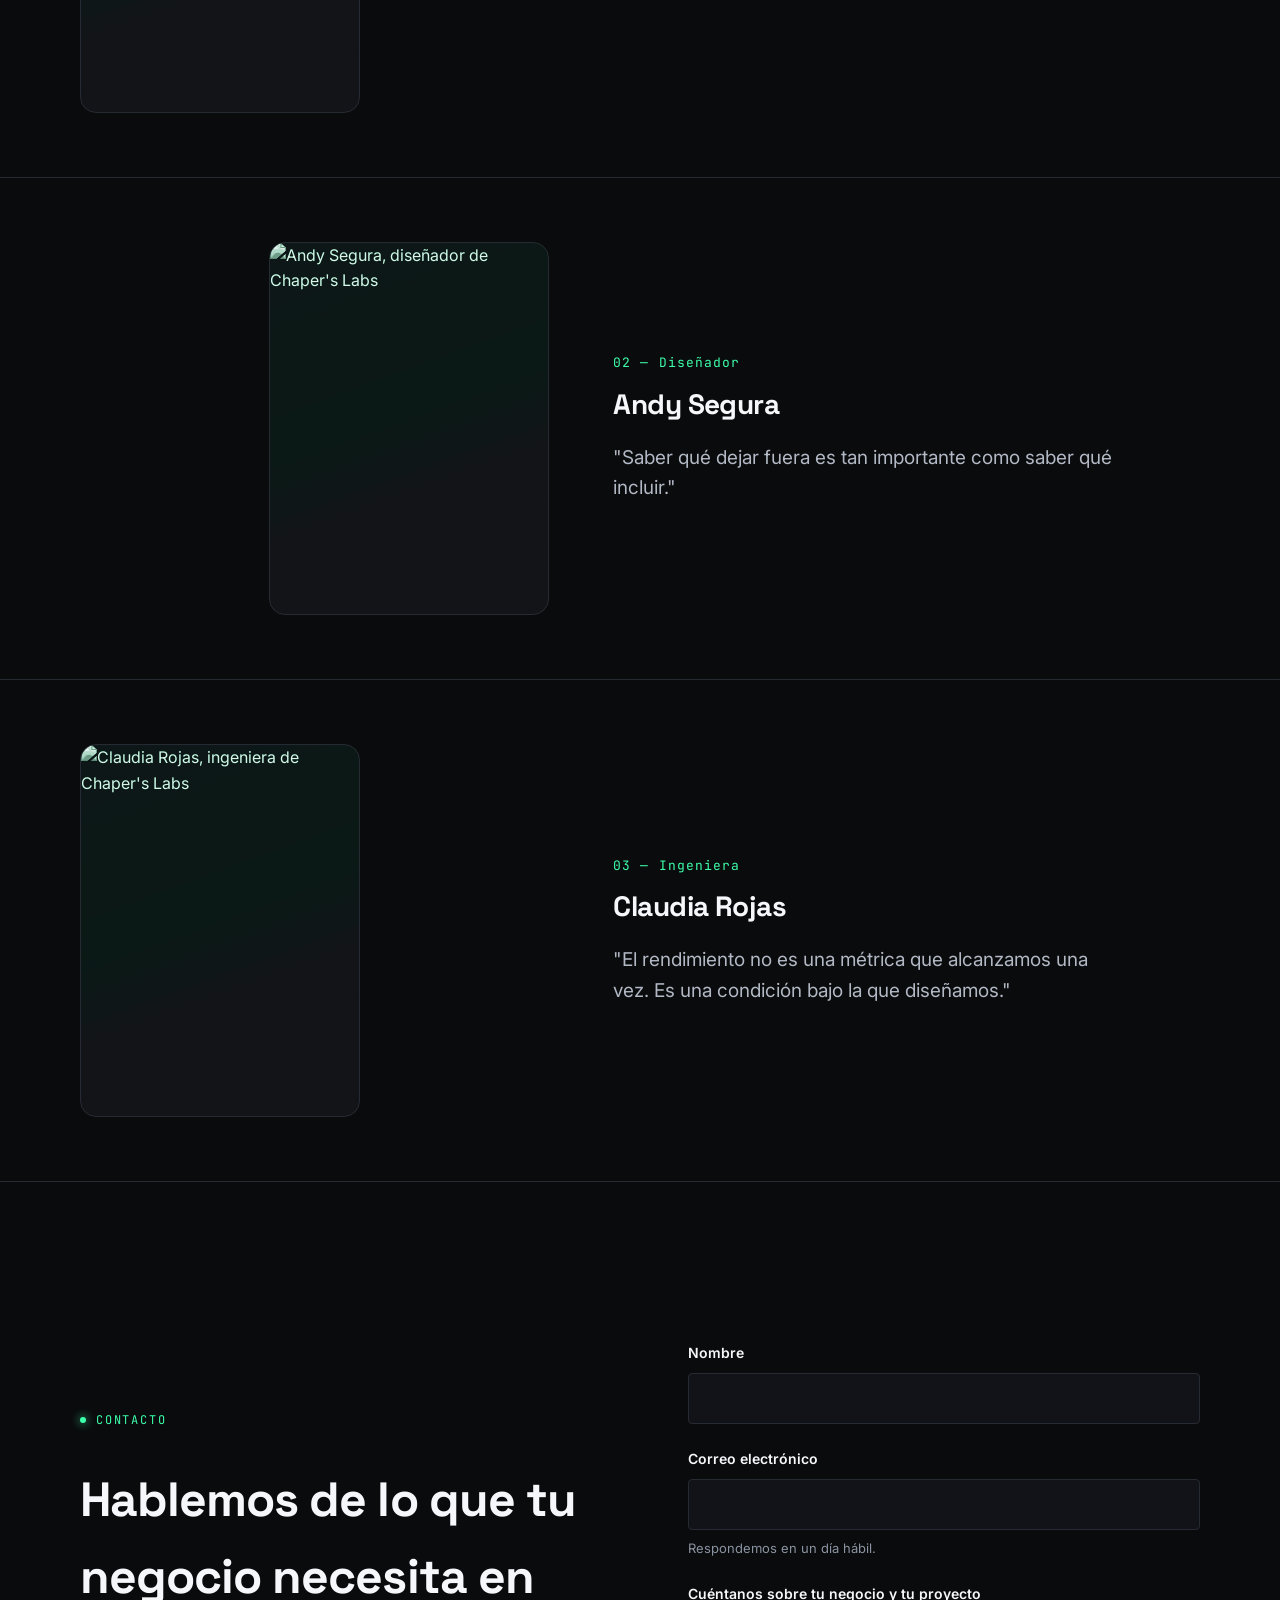
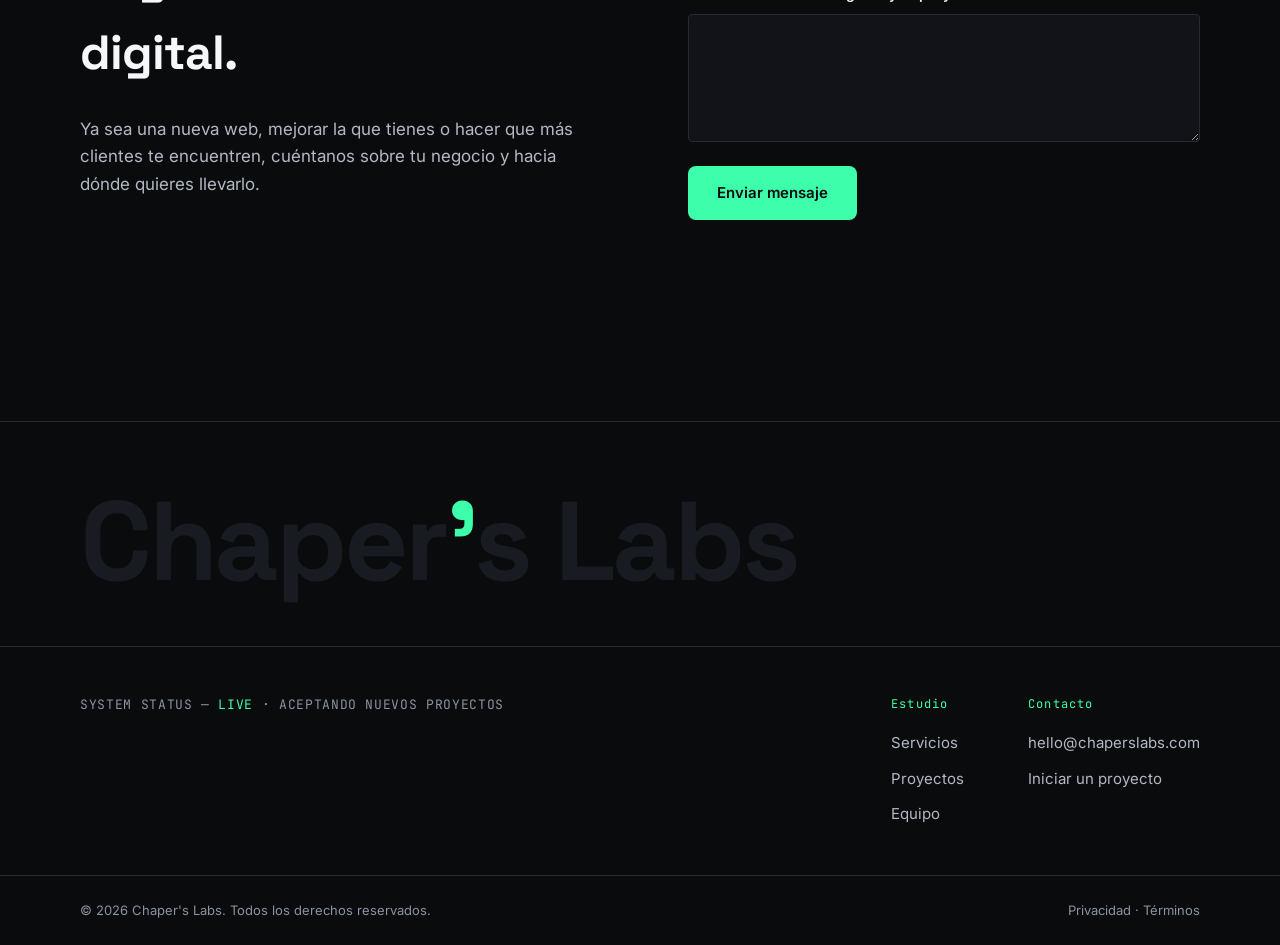
==== commit 37edd792: "Add files via upload" ====
--- a/index.html
+++ b/index.html
@@ -133,14 +133,15 @@
       <p class="opening-kicker mono reveal"><span class="dot" aria-hidden="true"></span>Chaper's Labs — Studio 001</p>
       <div class="container opening-inner">
         <h1 class="opening-title">
-          <span class="line reveal">Certeza,</span>
-          <span class="line reveal">construida</span>
-          <span class="line reveal">a la <span class="accent-text">vista.</span></span>
+          <span class="line reveal">Construimos</span>
+          <span class="line reveal">la presencia <span class="accent-text">digital</span></span>
+          <span class="line reveal">de tu negocio.</span>
         </h1>
         <div class="opening-connector reveal" aria-hidden="true"></div>
         <div class="opening-meta reveal">
-          <p class="opening-lead">Chaper's Labs — desarrollo web, UI/UX y SEO para
-            negocios que ya no quieren dejar su presencia digital al azar.</p>
+          <p class="opening-lead">Diseñamos y desarrollamos sitios web, experiencias
+            UI/UX y estrategias SEO para pequeñas y medianas empresas que quieren
+            crecer con una presencia digital hecha a su medida.</p>
           <a class="btn btn-primary" href="#contact"><span>Iniciar un proyecto</span></a>
         </div>
       </div>
@@ -385,7 +386,7 @@
     <section class="beat beat-tension" id="principles" data-section-label="SEC 05/09 — TENSION" aria-labelledby="tension-heading">
       <div class="container">
         <p class="eyebrow reveal"><span class="dot" aria-hidden="true"></span>El estándar</p>
-        <h2 id="tension-heading" class="beat-title reveal">Cada línea termina exactamente donde debe.</h2>
+        <h2 id="tension-heading" class="beat-title reveal">Cada línea responde a una decisión.</h2>
       </div>
       <div class="tension-field" id="tension-field" role="img" aria-label="Un campo de líneas verticales que se curvan hacia el cursor bajo tensión y regresan con precisión a su posición original al soltarse.">
         <svg id="tension-svg" class="tension-svg" preserveAspectRatio="none" aria-hidden="true"></svg>
@@ -415,29 +416,25 @@
         <div class="work-carousel-stage" id="work-stage">
           <div class="work-slide" data-index="0" aria-hidden="true">
             <div class="work-slide-frame">
-              <img src="https://picsum.photos/seed/chapers-project-01/1200/800" alt="" width="1200" height="800" loading="lazy" decoding="async">
-              <span class="work-slide-tag mono">Placeholder — pending real project</span>
+              <img src="https://raw.githubusercontent.com/tobikadachi937/chaperslab/refs/heads/main/project_3_1440x960.webp" alt="Sitio web de Fundación La Libertad" width="1440" height="960" loading="lazy" decoding="async">
               <span class="work-slide-lock" aria-hidden="true"><i></i><i></i><i></i><i></i></span>
             </div>
           </div>
           <div class="work-slide" data-index="1" aria-hidden="true">
             <div class="work-slide-frame">
-              <img src="https://picsum.photos/seed/chapers-project-02/1200/800" alt="" width="1200" height="800" loading="lazy" decoding="async">
-              <span class="work-slide-tag mono">Placeholder — pending real project</span>
+              <img src="https://raw.githubusercontent.com/tobikadachi937/chaperslab/refs/heads/main/project_2_1440x960.webp" alt="Sitio web de Parker &amp; Sons" width="1440" height="960" loading="lazy" decoding="async">
               <span class="work-slide-lock" aria-hidden="true"><i></i><i></i><i></i><i></i></span>
             </div>
           </div>
           <div class="work-slide" data-index="2" aria-hidden="true">
             <div class="work-slide-frame">
-              <img src="https://picsum.photos/seed/chapers-project-03/1200/800" alt="" width="1200" height="800" loading="lazy" decoding="async">
-              <span class="work-slide-tag mono">Placeholder — pending real project</span>
+              <img src="https://raw.githubusercontent.com/tobikadachi937/chaperslab/refs/heads/main/project_4_1440x960.webp" alt="Sitio web de Moonleaf Cleaning" width="1440" height="960" loading="lazy" decoding="async">
               <span class="work-slide-lock" aria-hidden="true"><i></i><i></i><i></i><i></i></span>
             </div>
           </div>
           <div class="work-slide" data-index="3" aria-hidden="true">
             <div class="work-slide-frame">
-              <img src="https://picsum.photos/seed/chapers-project-04/1200/800" alt="" width="1200" height="800" loading="lazy" decoding="async">
-              <span class="work-slide-tag mono">Placeholder — pending real project</span>
+              <img src="https://raw.githubusercontent.com/tobikadachi937/chaperslab/refs/heads/main/project_1_1440x960.webp" alt="Sitio web de Boothe's" width="1440" height="960" loading="lazy" decoding="async">
               <span class="work-slide-lock" aria-hidden="true"><i></i><i></i><i></i><i></i></span>
             </div>
           </div>
@@ -450,10 +447,10 @@
              adding/removing projects a one-line data change, not a markup
              rewrite. -->
         <div class="work-info" id="work-info">
-          <h3 id="work-info-title">Project 01</h3>
-          <p class="work-slide-category" id="work-info-category">Website Design + Development</p>
-          <p class="work-slide-desc" id="work-info-desc">A full presence rebuild — structure, speed, and content working as one system.</p>
-          <a class="work-slide-cta" href="#work-carousel" id="work-info-cta">
+          <h3 id="work-info-title">Fundación La Libertad</h3>
+          <p class="work-slide-category" id="work-info-category" hidden></p>
+          <p class="work-slide-desc" id="work-info-desc">Parque y centro comunitario que ofrece espacios para el deporte, la formación y una amplia variedad de cursos para la comunidad.</p>
+          <a class="work-slide-cta" href="https://lalibertadcr.org/" id="work-info-cta" target="_blank" rel="noopener noreferrer">
             <span class="work-slide-cta-word">Ver proyecto</span>
             <svg class="work-cta-icon" width="16" height="16" viewBox="0 0 16 16" aria-hidden="true">
               <path class="work-cta-frame" d="M3 6 L3 13 L9 13"></path>
@@ -517,18 +514,18 @@
     <section class="beat beat-team" id="team" data-section-label="SEC 08/09 — TEAM" aria-labelledby="team-heading">
       <div class="container">
         <p class="eyebrow reveal"><span class="dot" aria-hidden="true"></span>Quién lo construye</p>
-        <h2 id="team-heading" class="beat-title reveal">Especialistas, no generalistas.</h2>
+        <h2 id="team-heading" class="beat-title reveal">Cada disciplina, en manos de quien la domina.</h2>
       </div>
 
       <div class="team-editorial">
         <article class="team-profile reveal">
           <div class="container team-profile-inner">
             <div class="photo panel-portrait">
-              <img src="https://picsum.photos/seed/chapers-founder/600/760" alt="Retrato de la persona responsable de la dirección del estudio" width="600" height="760" loading="lazy" decoding="async">
+              <img src="https://raw.githubusercontent.com/tobikadachi937/chaperslab/refs/heads/main/ChatGPT%20Image%20Aug%2011%2C%202026%2C%2005_55_59%20PM.png" alt="Esteban Rodriguez, fundador de Chaper's Labs" width="600" height="760" loading="lazy" decoding="async">
             </div>
             <div class="team-copy">
-              <p class="mono cap-index">01 — Fundador / Sistemas</p>
-              <h3>Dirección del estudio</h3>
+              <p class="mono cap-index">01 — Fundador</p>
+              <h3>Esteban Rodriguez</h3>
               <p class="team-quote">"Un sitio está terminado cuando cada
                 decisión tiene una razón."</p>
             </div>
@@ -538,13 +535,13 @@
         <article class="team-profile reverse reveal">
           <div class="container team-profile-inner reverse">
             <div class="team-copy">
-              <p class="mono cap-index">02 — Diseño</p>
-              <h3>Diseño principal</h3>
+              <p class="mono cap-index">02 — Diseñador</p>
+              <h3>Andy Segura</h3>
               <p class="team-quote">"Saber qué dejar fuera es tan importante
                 como saber qué incluir."</p>
             </div>
             <div class="photo panel-portrait">
-              <img src="https://picsum.photos/seed/chapers-design-lead/600/760" alt="Retrato de la persona responsable de diseño" width="600" height="760" loading="lazy" decoding="async">
+              <img src="https://raw.githubusercontent.com/tobikadachi937/chaperslab/refs/heads/main/diseno.png" alt="Andy Segura, diseñador de Chaper's Labs" width="600" height="760" loading="lazy" decoding="async">
             </div>
           </div>
         </article>
@@ -552,11 +549,11 @@
         <article class="team-profile reveal">
           <div class="container team-profile-inner">
             <div class="photo panel-portrait">
-              <img src="https://picsum.photos/seed/chapers-eng-lead/600/760" alt="Retrato de la persona responsable de ingeniería" width="600" height="760" loading="lazy" decoding="async">
+              <img src="https://raw.githubusercontent.com/tobikadachi937/chaperslab/refs/heads/main/ChatGPT%20Image%20Aug%2011%2C%202026%2C%2005_33_24%20PM.png" alt="Claudia Rojas, ingeniera de Chaper's Labs" width="600" height="760" loading="lazy" decoding="async">
             </div>
             <div class="team-copy">
-              <p class="mono cap-index">03 — Ingeniería</p>
-              <h3>Ingeniería principal</h3>
+              <p class="mono cap-index">03 — Ingeniera</p>
+              <h3>Claudia Rojas</h3>
               <p class="team-quote">"El rendimiento no es una métrica que
                 alcanzamos una vez. Es una condición bajo la que diseñamos."</p>
             </div>
@@ -569,10 +566,10 @@
     <section class="beat beat-cta" id="contact" data-section-label="SEC 09/09 — CONTACT" aria-labelledby="cta-heading">
       <div class="cta-split">
         <div class="cta-statement">
-          <p class="eyebrow reveal"><span class="dot" aria-hidden="true"></span>Iniciar un proyecto</p>
-          <h2 id="cta-heading" class="cta-title reveal">Cuéntanos qué<br>no se siente bien todavía.</h2>
-          <p class="hero-lead reveal">Una llamada corta basta para saber si
-            somos el equipo correcto. Sin presentaciones, sin discursos de venta.</p>
+          <p class="eyebrow reveal"><span class="dot" aria-hidden="true"></span>Contacto</p>
+          <h2 id="cta-heading" class="cta-title reveal">Hablemos de lo que tu negocio necesita en digital.</h2>
+          <p class="hero-lead reveal">Ya sea una nueva web, mejorar la que tienes o
+            hacer que más clientes te encuentren, cuéntanos sobre tu negocio y hacia dónde quieres llevarlo.</p>
         </div>
         <form class="contact-form reveal" id="contact-form" novalidate>
           <div class="form-field">
@@ -585,7 +582,7 @@
             <span id="email-hint" class="field-hint">Respondemos en un día hábil.</span>
           </div>
           <div class="form-field">
-            <label for="message">¿Qué necesitas construir o mejorar?</label>
+            <label for="message">Cuéntanos sobre tu negocio y tu proyecto</label>
             <textarea id="message" name="message" rows="4" required aria-required="true"></textarea>
           </div>
           <button type="submit" class="btn btn-primary" id="form-submit">
@@ -640,6 +637,14 @@
     </div>
   </footer>
 
+  <button type="button" class="back-to-top" id="back-to-top" aria-label="Volver al inicio">
+    <svg class="back-to-top-svg" width="14" height="26" viewBox="0 0 14 26" aria-hidden="true">
+      <line class="back-to-top-rail-base" x1="7" y1="10" x2="7" y2="24"></line>
+      <line class="back-to-top-rail-fill" x1="7" y1="24" x2="7" y2="10" pathLength="1"></line>
+      <path class="back-to-top-tip" d="M2 9 L7 2 L12 9"></path>
+    </svg>
+  </button>
+
   <script src="main.js"></script>
 </body>
 </html>
--- a/styles.css
+++ b/styles.css
@@ -169,14 +169,19 @@
 /* Compact language switcher — plain text links, no flags, no dropdown.
    The active language is shown via aria-current="page" rather than a
    separate JS-driven state, since each language is a real, separate
-   document. */
-.lang-switch { display: flex; align-items: center; gap: 6px; font-family: var(--font-mono); font-size: 12px; letter-spacing: 0.06em; }
+   document. margin-right (on top of .header-actions's own flex gap) gives
+   it distinct breathing room from the CTA/menu-toggle next to it, so it
+   reads as its own separate utility control rather than crowding into
+   whatever sits beside it — this applies at every width .header-actions
+   is visible at, so it covers both desktop (next to the CTA) and tablet
+   (next to the menu button) with one rule. */
+.lang-switch { display: flex; align-items: center; gap: 6px; font-family: var(--font-mono); font-size: 12px; letter-spacing: 0.06em; margin-right: var(--space-3); }
 .lang-switch a { color: var(--text-tertiary); padding: 6px 2px; transition: color 200ms var(--ease-decisive); }
 .lang-switch a:hover, .lang-switch a:focus-visible { color: var(--text-primary); }
 .lang-switch a[aria-current="page"] { color: var(--accent-core); font-weight: 600; }
 .lang-switch-sep { color: var(--border-strong); }
 .mobile-nav-lang { display: flex; justify-content: center; padding-block: var(--space-4); border-top: 1px solid var(--border-subtle); }
-.mobile-nav-lang .lang-switch { font-size: 13px; gap: 10px; }
+.mobile-nav-lang .lang-switch { font-size: 13px; gap: 10px; margin-right: 0; }
 .mobile-nav-lang .lang-switch a { padding: 10px 6px; }
 
 .menu-toggle {
@@ -355,7 +360,32 @@
 
 .opening-meta { margin-top: var(--space-2); margin-left: 4px; display: flex; flex-direction: column; gap: var(--space-4); align-items: flex-start; max-width: 560px; }
 @media (min-width: 700px) { .opening-meta { flex-direction: row; align-items: center; justify-content: space-between; max-width: none; } }
-.opening-lead { color: var(--text-secondary); font-size: 1.0625rem; max-width: 42ch; }
+.opening-lead {
+  position: relative; z-index: 0; color: var(--text-secondary); font-size: 1.0625rem; max-width: 42ch;
+}
+/* Real, decisive localized scrim — not the barely-there version from last
+   round. Still a pure CSS gradient (no filter:blur, no card, no fixed
+   rectangle): a multi-stop radial gradient that holds strong opacity
+   through its inner ~35-60% before a long, soft fade to fully transparent,
+   so there's genuine contrast directly behind the text with zero hard
+   edge. Anchored to .opening-lead's own box via `inset`, so it naturally
+   follows wherever the paragraph renders at each breakpoint — no separate
+   media-query positioning needed, since the paragraph itself already
+   reflows responsively and this rides along with it.
+   z-index: 0 above + z-index: -1 here together create a small LOCAL
+   stacking context scoped to just this paragraph, so the scrim reliably
+   paints behind its own text without it (or a stray z-index:auto default,
+   which paints ABOVE inline text) competing with the Hero image's own
+   z-index: -1 layer elsewhere in the section. */
+.opening-lead::before {
+  content: ""; position: absolute; z-index: -1; inset: -24px -32px; pointer-events: none;
+  background: radial-gradient(ellipse 68% 72% at 50% 50%,
+    rgba(4,5,6,0.88) 0%,
+    rgba(4,5,6,0.8) 38%,
+    rgba(4,5,6,0.48) 62%,
+    rgba(4,5,6,0.14) 84%,
+    rgba(4,5,6,0) 100%);
+}
 
 .scroll-cue { position: absolute; bottom: var(--space-5); left: 20px; display: flex; align-items: center; gap: 10px; color: var(--text-tertiary); font-size: 11px; letter-spacing: 0.1em; }
 @media (min-width: 600px) { .scroll-cue { left: 40px; } }
@@ -940,4 +970,45 @@
   display: flex; flex-direction: column; gap: var(--space-2); font-size: 0.8125rem; color: var(--text-tertiary);
 }
 @media (min-width: 700px) { .footer-bottom { flex-direction: row; justify-content: space-between; } }
-.footer-legal a:hover { color: var(--text-primary); }+.footer-legal a:hover { color: var(--text-primary); }
+
+/* ---------- Back to Top ----------
+   A compact directional instrument (vertical rail + open upward tip),
+   reusing the same base-rail/Signal-Green-fill/open-tip construction as
+   Selected Work's PREV/NEXT controls — not a generic circle+arrow button.
+   Hidden until a meaningful scroll distance, fades/lifts in and out (see
+   main.js), scrolls to the true top of the document, never an arbitrary
+   section. Shared by both languages; only the aria-label text differs,
+   set directly per file. */
+.back-to-top {
+  position: fixed; right: var(--space-4); bottom: var(--space-4); z-index: 500;
+  width: 44px; height: 44px; display: flex; align-items: center; justify-content: center;
+  background: rgba(17,19,24,0.72); backdrop-filter: blur(6px); -webkit-backdrop-filter: blur(6px);
+  border: 1px solid var(--border-subtle); border-radius: 50%; cursor: pointer;
+  opacity: 0; transform: translateY(10px); pointer-events: none;
+  transition: opacity 250ms var(--ease-decisive), transform 250ms var(--ease-decisive), border-color 200ms var(--ease-decisive);
+}
+.back-to-top.is-visible { opacity: 1; transform: translateY(0); pointer-events: auto; }
+.back-to-top:hover, .back-to-top:focus-visible { border-color: var(--accent-core); }
+.back-to-top:focus-visible { outline: 1.5px solid var(--accent-core); outline-offset: 3px; }
+@media (max-width: 699px) { .back-to-top { right: var(--space-3); bottom: var(--space-3); } }
+
+.back-to-top-svg { display: block; overflow: visible; transition: transform 220ms var(--ease-decisive); }
+.back-to-top:hover .back-to-top-svg, .back-to-top:focus-visible .back-to-top-svg { transform: translateY(-4px); }
+.back-to-top-rail-base { stroke: var(--text-tertiary); stroke-width: 1.3; }
+.back-to-top-rail-fill {
+  stroke: var(--accent-core); stroke-width: 1.3; stroke-dasharray: 1; stroke-dashoffset: 1;
+  transition: stroke-dashoffset 320ms var(--ease-decisive);
+}
+.back-to-top:hover .back-to-top-rail-fill, .back-to-top:focus-visible .back-to-top-rail-fill { stroke-dashoffset: 0; }
+.back-to-top-tip {
+  fill: none; stroke: var(--text-tertiary); stroke-width: 1.6; stroke-linecap: round; stroke-linejoin: round;
+  transition: stroke 250ms var(--ease-decisive);
+}
+.back-to-top:hover .back-to-top-tip, .back-to-top:focus-visible .back-to-top-tip { stroke: var(--accent-core); }
+
+@media (prefers-reduced-motion: reduce) {
+  .back-to-top { transition: opacity 150ms linear; transform: none; }
+  .back-to-top.is-visible { transform: none; }
+  .back-to-top-svg, .back-to-top:hover .back-to-top-svg, .back-to-top:focus-visible .back-to-top-svg { transition: none; transform: none; }
+}
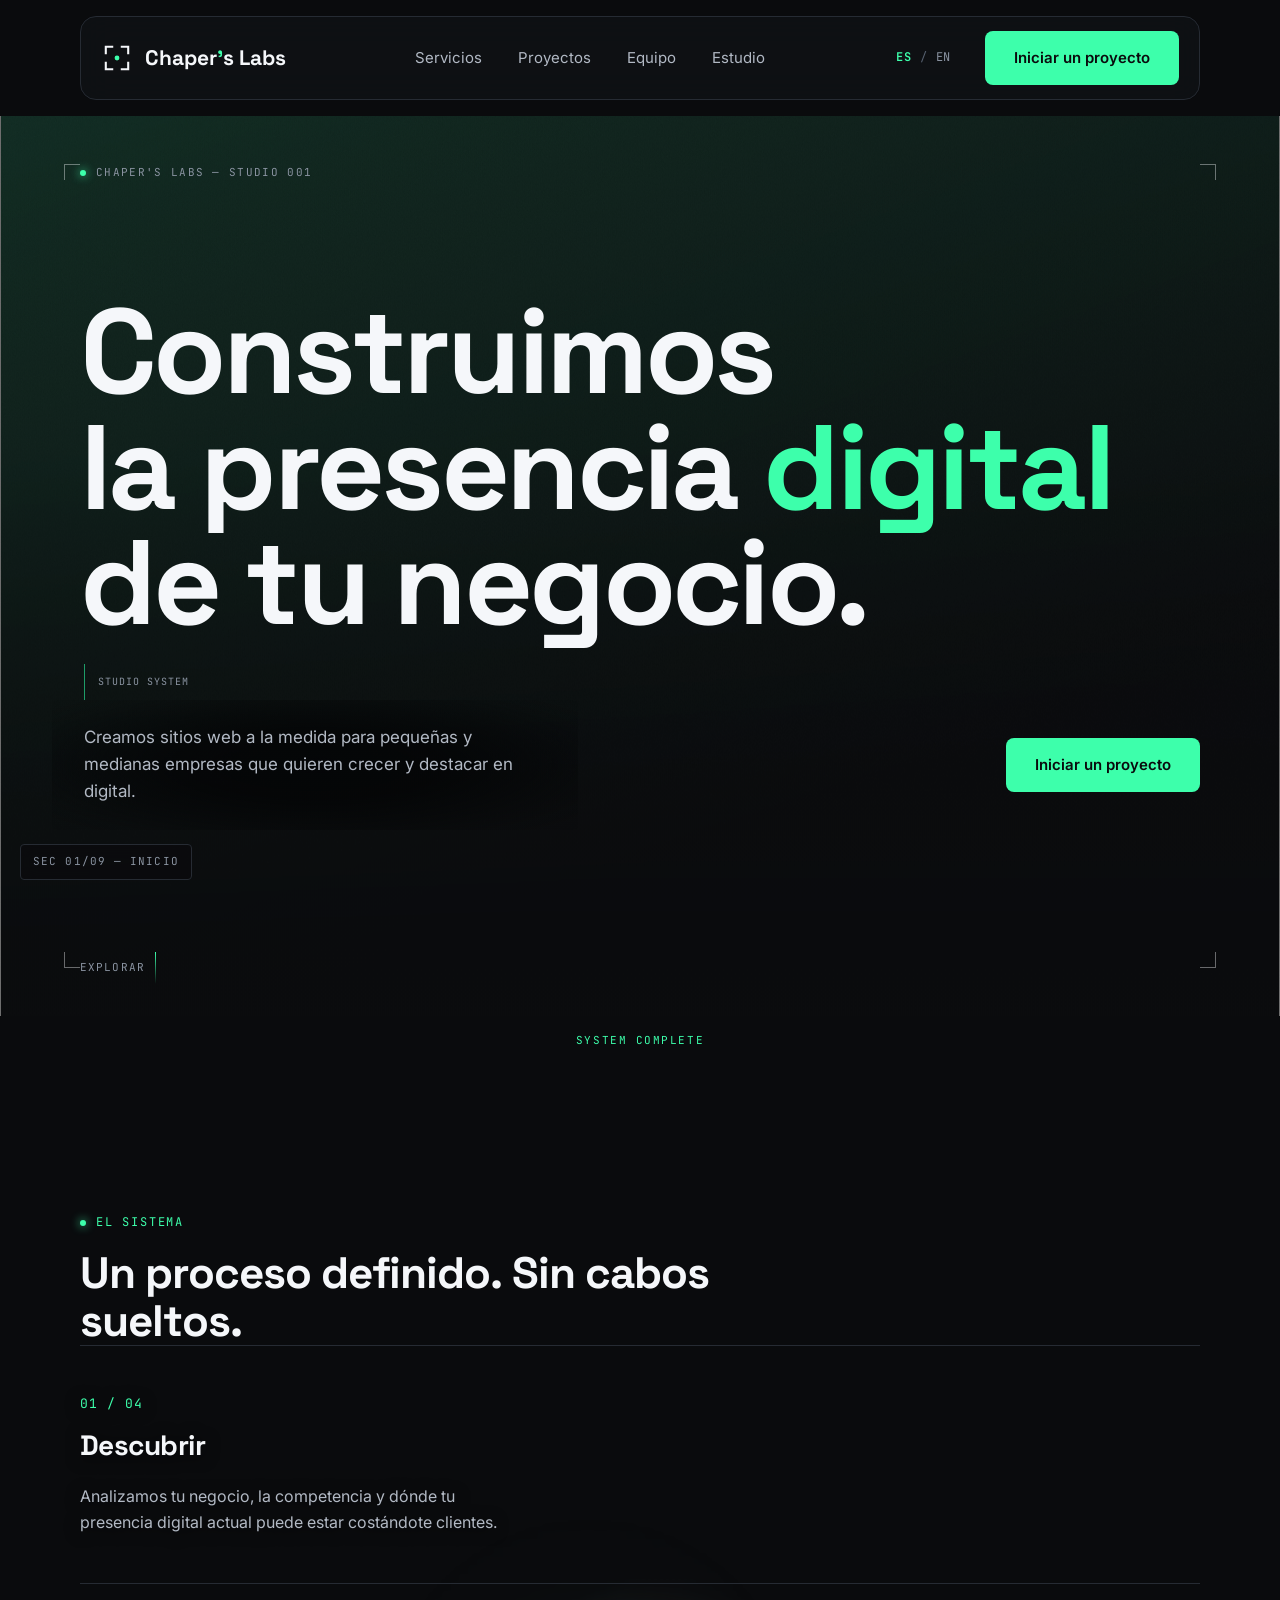
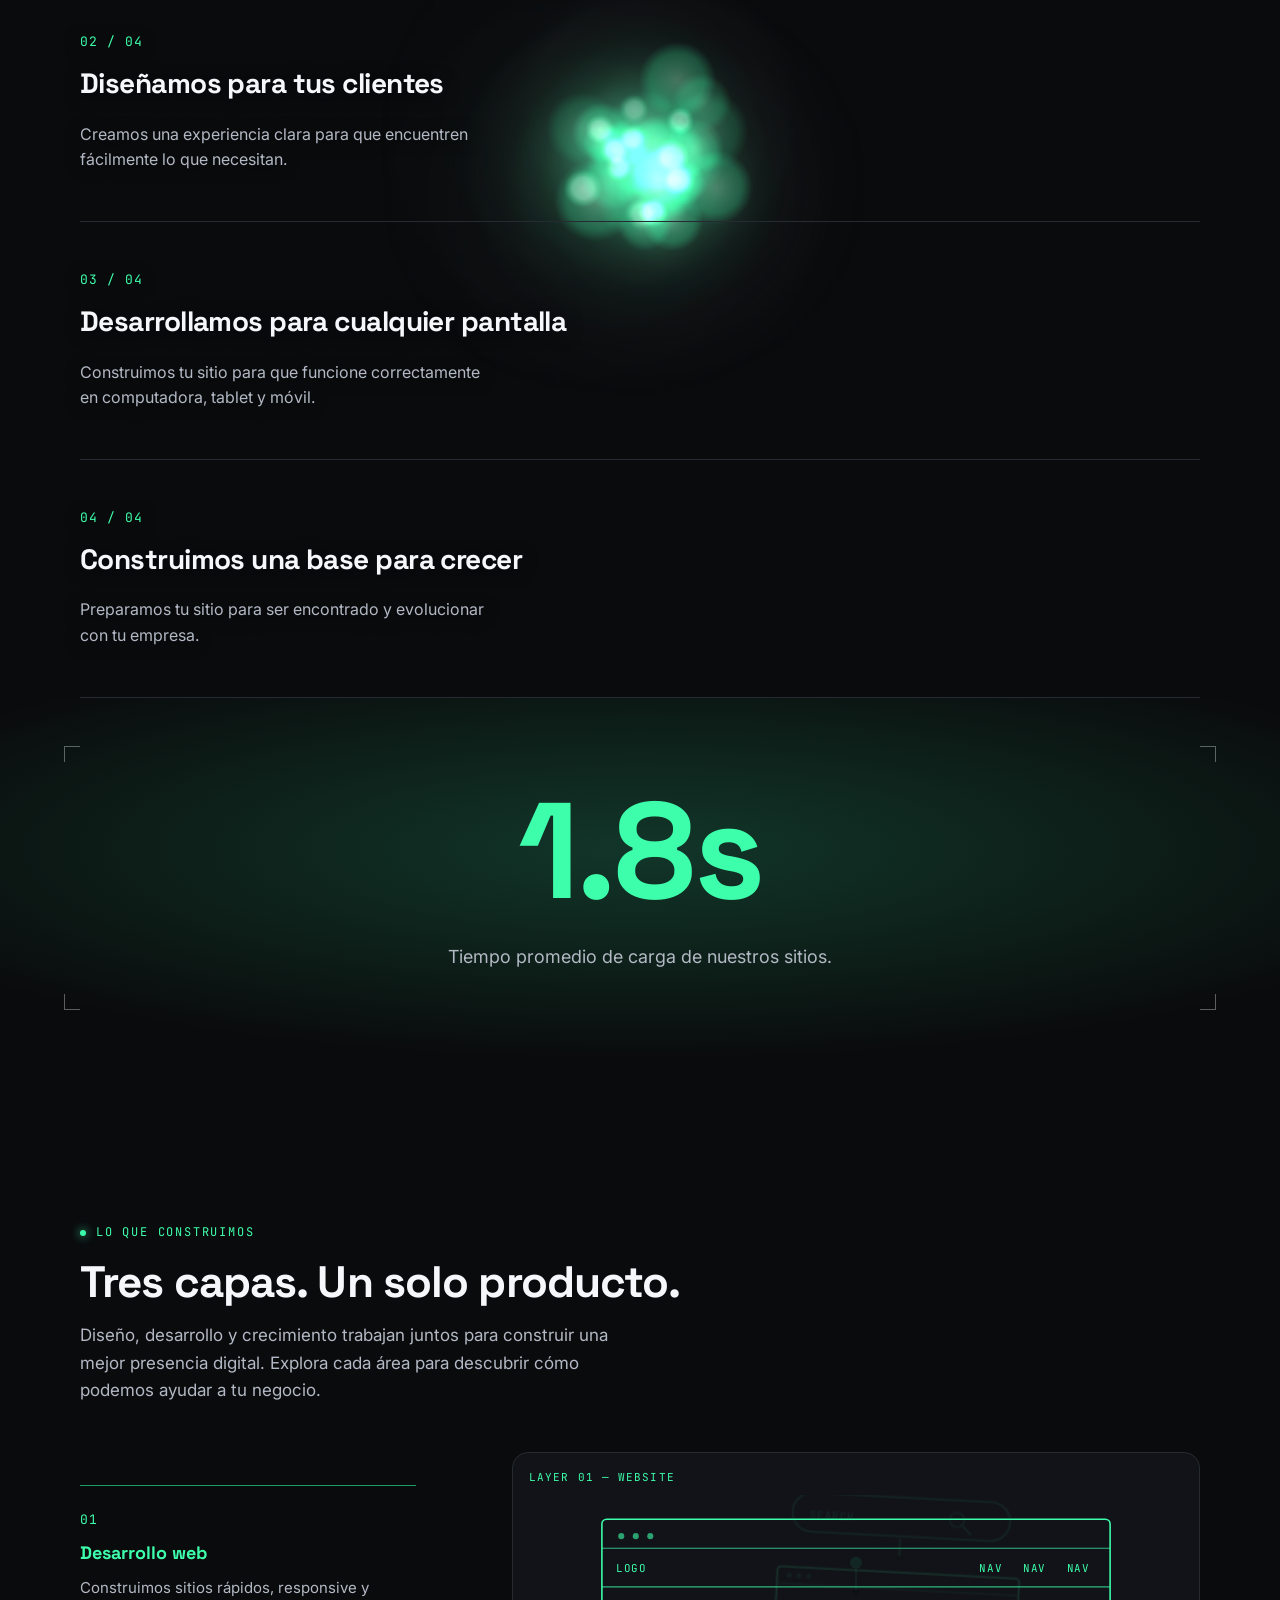
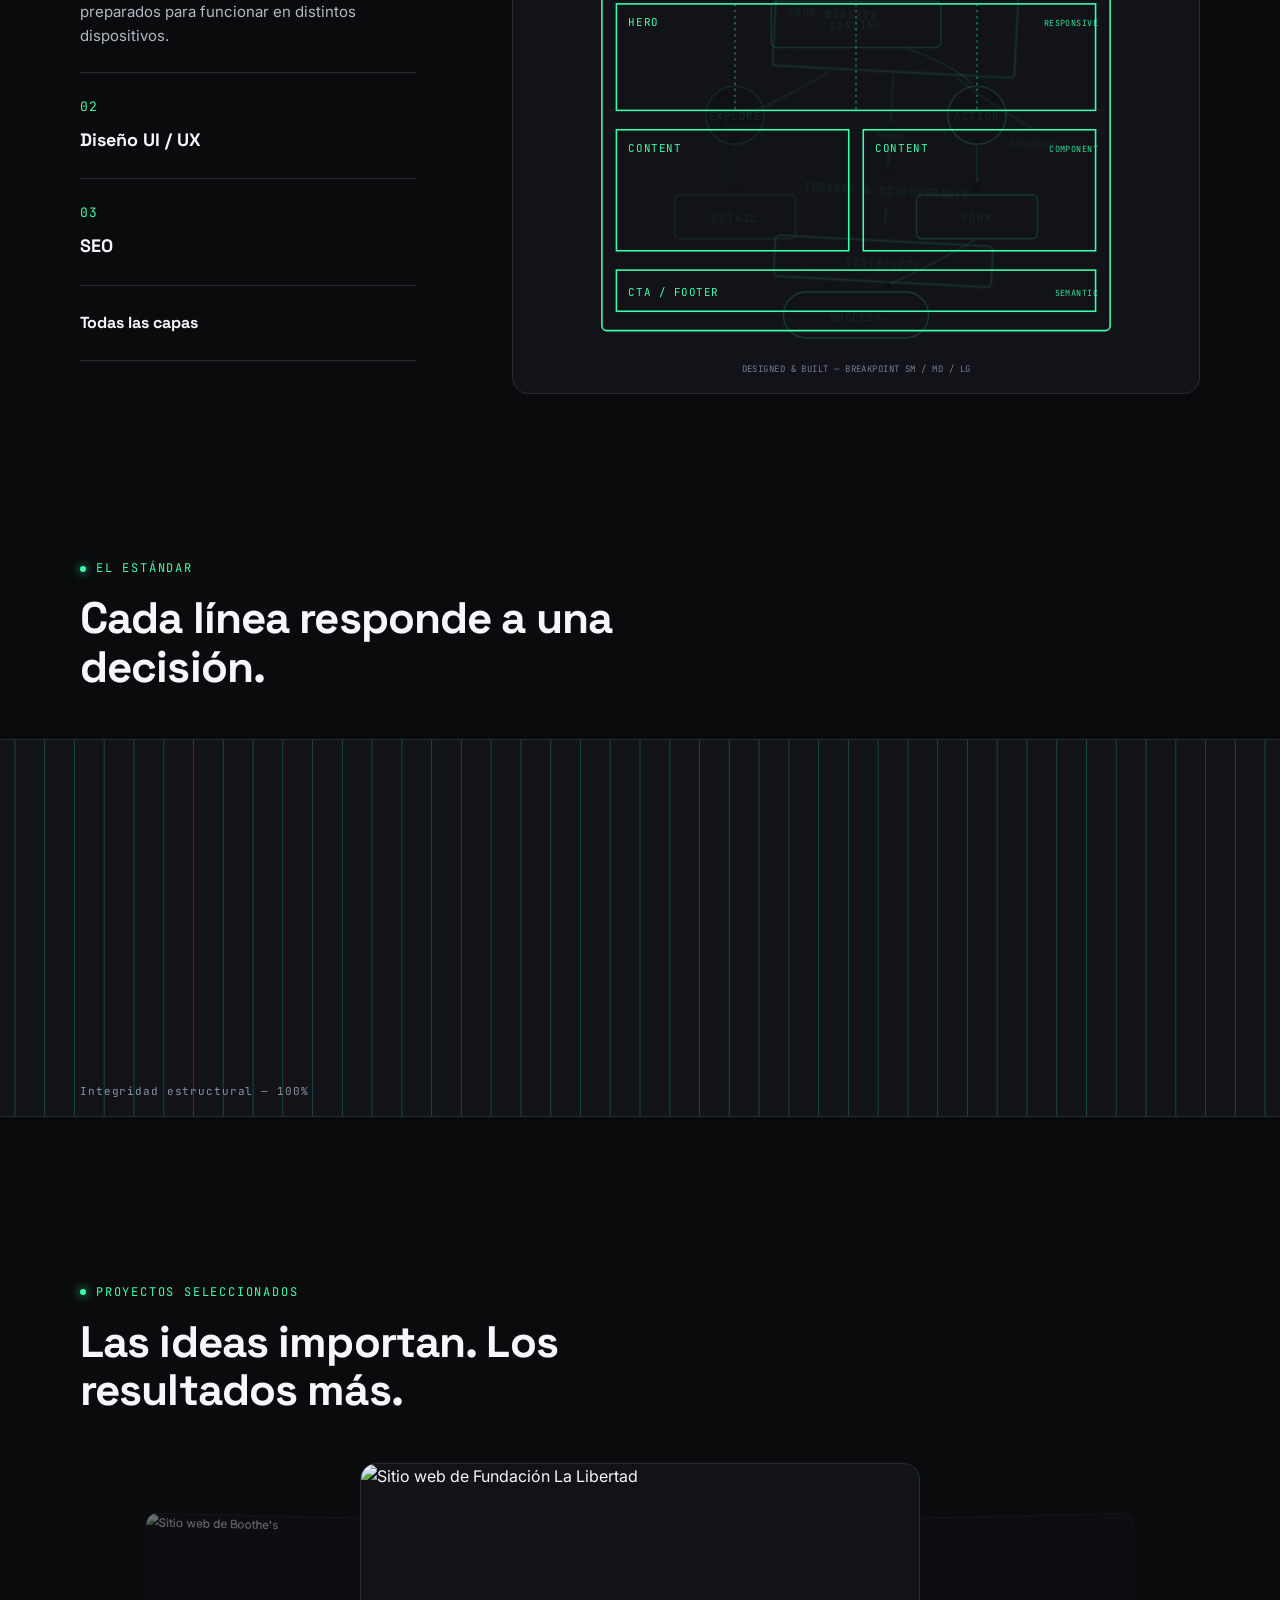
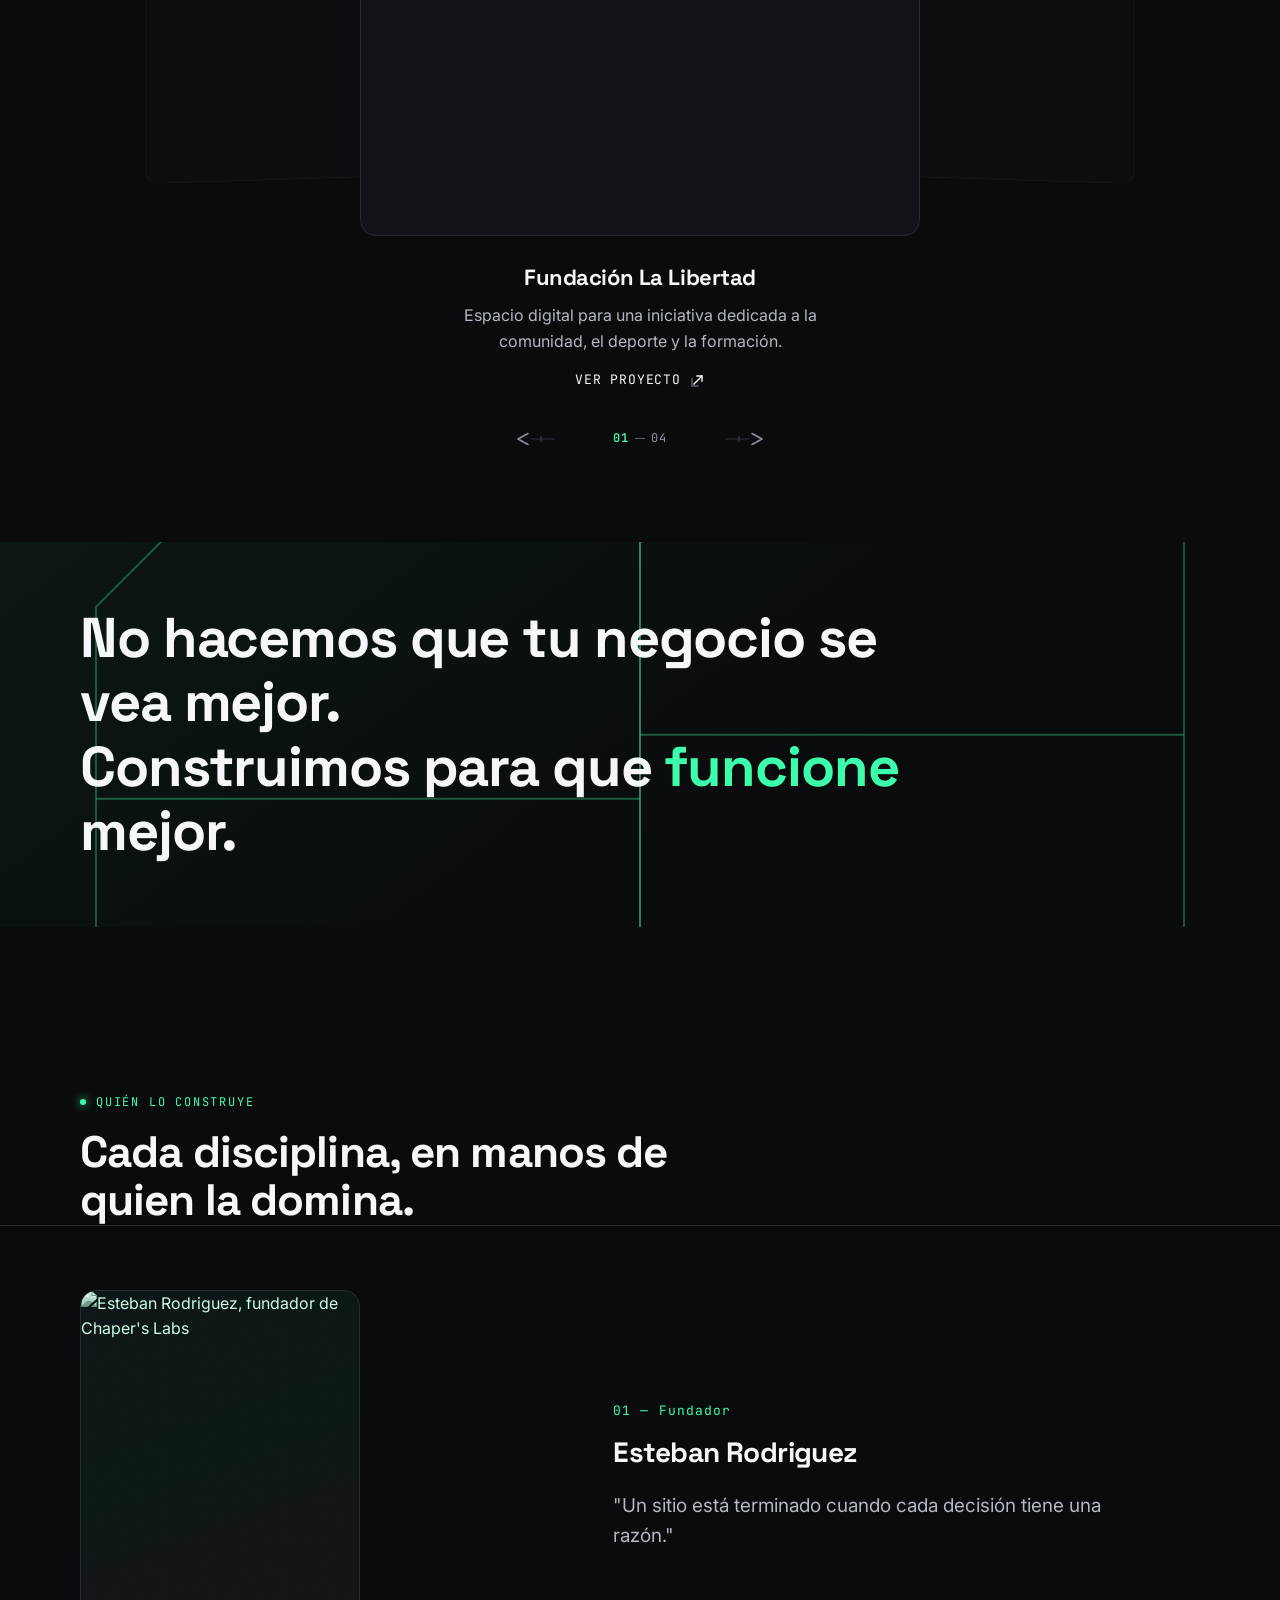
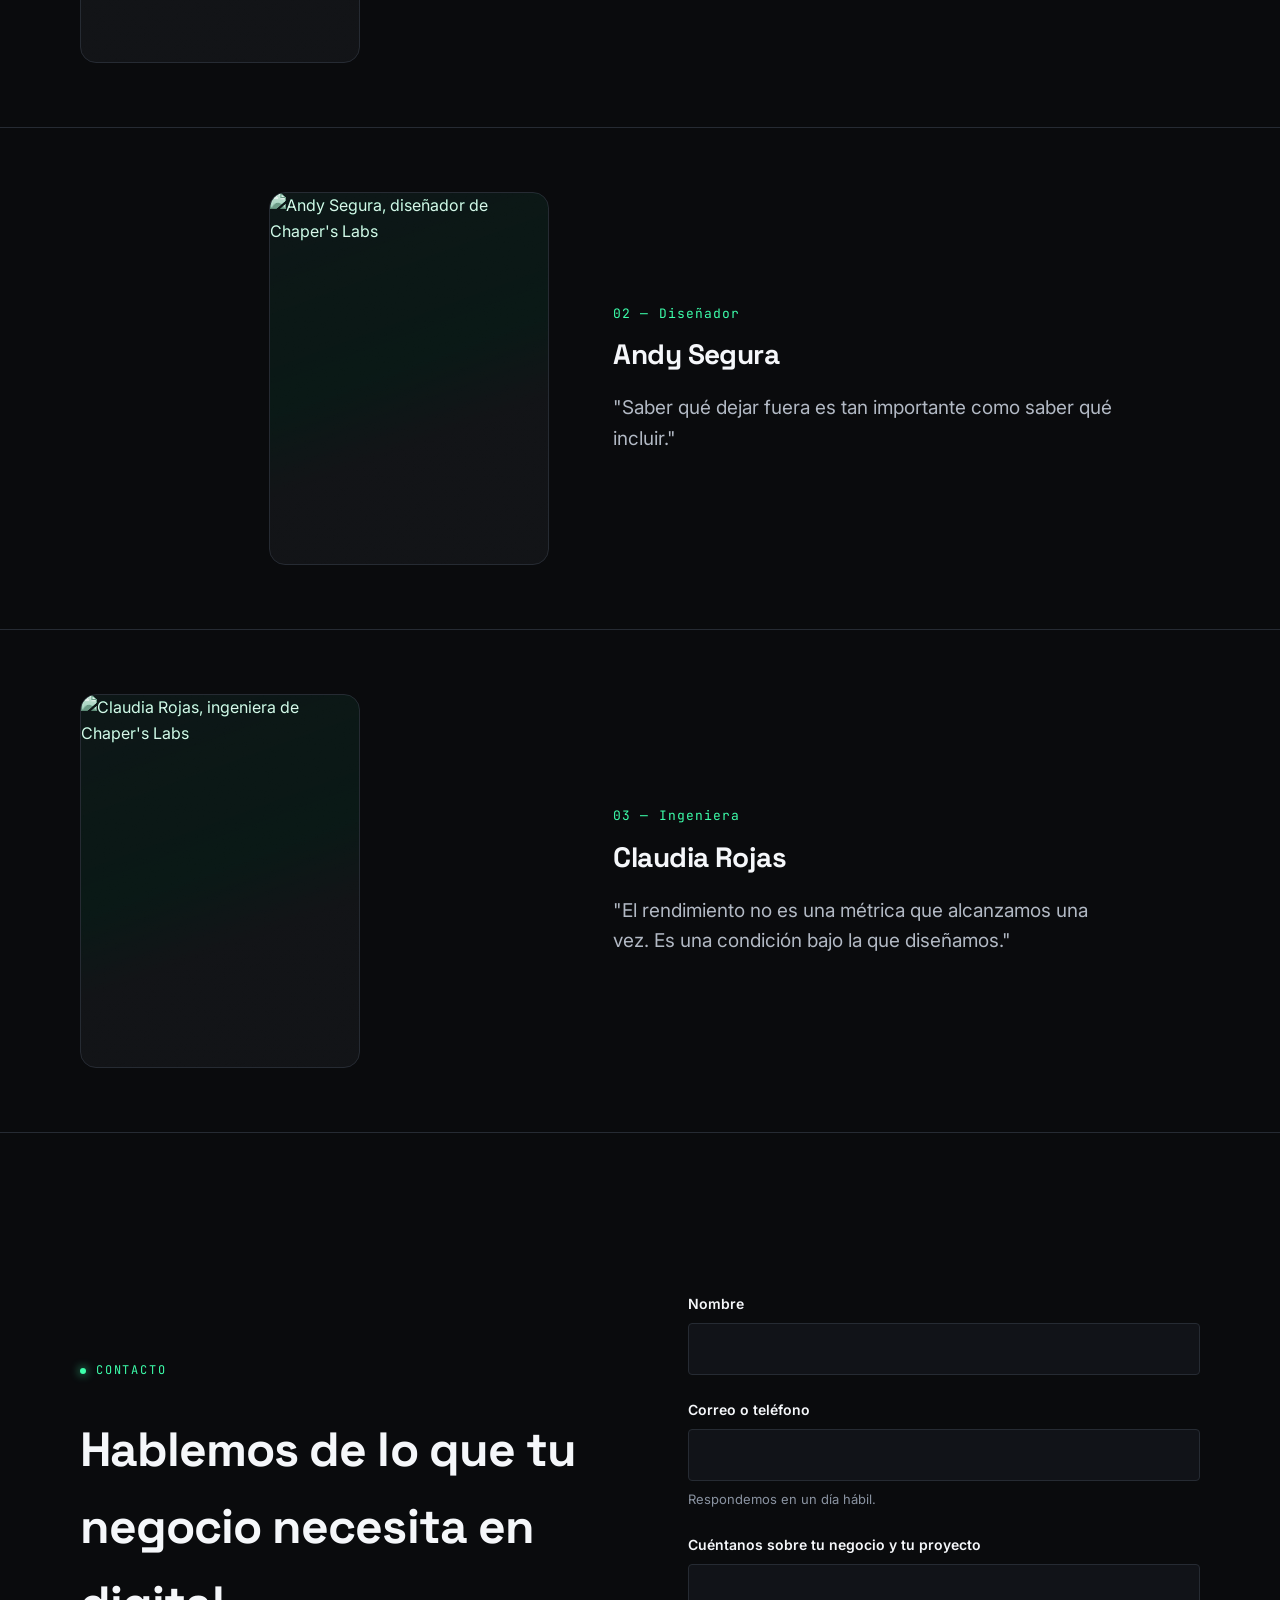
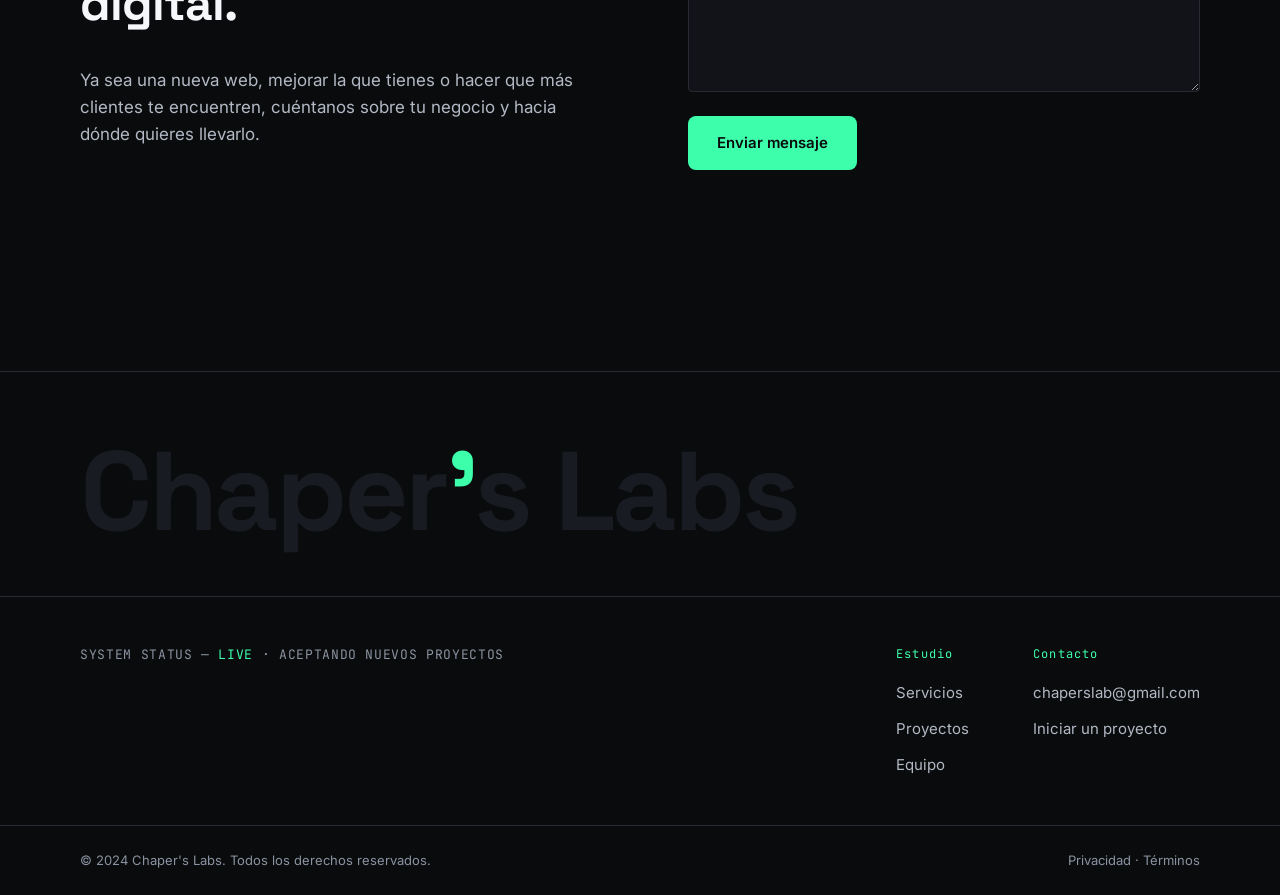
==== commit d3bf6bc7: "Add files via upload" ====
--- a/index.html
+++ b/index.html
@@ -5,6 +5,7 @@
   <meta name="viewport" content="width=device-width, initial-scale=1.0">
   <title>Chaper's Labs — Diseño Web, Desarrollo, UI/UX y SEO</title>
   <meta name="description" content="Diseñamos y desarrollamos sitios web, experiencias UI/UX y estrategias SEO para negocios que buscan una presencia digital rápida, clara y preparada para crecer.">
+  <meta name="robots" content="index, follow">
   <meta name="theme-color" content="#0A0B0D">
   <meta property="og:title" content="Chaper's Labs — Diseño Web, Desarrollo, UI/UX y SEO">
   <meta property="og:description" content="Diseño web, desarrollo, UI/UX y SEO para negocios que buscan una presencia digital construida para crecer.">
@@ -123,7 +124,7 @@
          bordered "plate" with its own crop-mark corners and a FIG. tag — a
          deliberate framing device, not a backdrop. Swapping the artwork later
          only changes what's inside the plate; the composition doesn't move. -->
-    <section class="beat beat-opening" id="top" data-section-label="SEC 01/09 — OPEN" aria-label="Introducción">
+    <section class="beat beat-opening" id="top" data-section-label="SEC 01/09 — INICIO" aria-label="Introducción">
       <div class="opening-media" aria-hidden="true">
         <img src="https://raw.githubusercontent.com/tobikadachi937/chaperslab/refs/heads/main/pc.webp" alt="" width="1800" height="2200" fetchpriority="high" decoding="async">
       </div>
@@ -139,9 +140,8 @@
         </h1>
         <div class="opening-connector reveal" aria-hidden="true"></div>
         <div class="opening-meta reveal">
-          <p class="opening-lead">Diseñamos y desarrollamos sitios web, experiencias
-            UI/UX y estrategias SEO para pequeñas y medianas empresas que quieren
-            crecer con una presencia digital hecha a su medida.</p>
+          <p class="opening-lead">Creamos sitios web a la medida para pequeñas y
+            medianas empresas que quieren crecer y destacar en digital.</p>
           <a class="btn btn-primary" href="#contact"><span>Iniciar un proyecto</span></a>
         </div>
       </div>
@@ -169,7 +169,7 @@
          layer, even though it visually reaches into the empty space just
          before/after them. No second Canvas, no new animation — same two
          canvases, same particle system, just given the correct render area. -->
-    <section class="beat beat-system-section" id="system-section" data-section-label="SEC 02/09 — THE SYSTEM" aria-labelledby="system-heading">
+    <section class="beat beat-system-section" id="system-section" data-section-label="SEC 02/09 — EL SISTEMA" aria-labelledby="system-heading">
       <div class="system-visual" id="system-visual" aria-hidden="true">
         <p class="system-burst-readout mono" id="system-burst-readout" aria-hidden="true">CONTAINED</p>
         <canvas class="system-cloud" id="system-cloud"></canvas>
@@ -192,21 +192,21 @@
             </li>
             <li class="system-node" style="--i:1;">
               <p class="mono cap-index">02 / 04</p>
-              <h3>Diseñar</h3>
-              <p>Creamos un sistema visual y de interacción completo,
-                validado con referencias reales antes de construir una sola página.</p>
+              <h3>Diseñamos para tus clientes</h3>
+              <p>Creamos una experiencia clara para que encuentren
+                fácilmente lo que necesitan.</p>
             </li>
             <li class="system-node" style="--i:2;">
               <p class="mono cap-index">03 / 04</p>
-              <h3>Construir</h3>
-              <p>Código accesible, rápido y construido a medida. Sin
-                dependencias innecesarias ni soluciones que no podamos justificar.</p>
+              <h3>Desarrollamos para cualquier pantalla</h3>
+              <p>Construimos tu sitio para que funcione correctamente en
+                computadora, tablet y móvil.</p>
             </li>
             <li class="system-node" style="--i:3;">
               <p class="mono cap-index">04 / 04</p>
-              <h3>Crecer</h3>
-              <p>El lanzamiento es solo el comienzo. SEO, optimización y
-                medición continúan después de publicar.</p>
+              <h3>Construimos una base para crecer</h3>
+              <p>Preparamos tu sitio para ser encontrado y evolucionar con
+                tu empresa.</p>
             </li>
           </ol>
         </div>
@@ -222,12 +222,12 @@
          confident ease-out deceleration) when it scrolls into view via
          IntersectionObserver, then holds permanently; reduced motion shows
          0.6s immediately. -->
-    <section class="beat beat-performance" id="performance" data-section-label="SEC 03/09 — RESULT" aria-label="0.6 segundos de tiempo promedio de carga en cada sitio que entregamos.">
+    <section class="beat beat-performance" id="performance" data-section-label="SEC 03/09 — RESULTADO" aria-label="2.0 segundos de tiempo promedio de carga en cada sitio que entregamos.">
       <div class="performance-frame" aria-hidden="true">
         <span class="tl"></span><span class="tr"></span><span class="bl"></span><span class="br"></span>
       </div>
       <div class="container performance-inner">
-        <p class="performance-number" id="performance-number" aria-hidden="true">0.0s</p>
+        <p class="performance-number" id="performance-number" aria-hidden="true"><span id="performance-number-value">0.0s</span></p>
         <p class="performance-line" aria-hidden="true">Tiempo promedio de carga de nuestros sitios.</p>
       </div>
     </section>
@@ -243,35 +243,36 @@
          everything. Hover previews on fine pointers, click/tap persists,
          full keyboard support — not scroll-driven, since The System already
          owns the page's scroll-driven interaction. -->
-    <section class="beat beat-capabilities" id="capabilities" data-section-label="SEC 04/09 — CAPABILITIES" aria-labelledby="cap-heading">
+    <section class="beat beat-capabilities" id="capabilities" data-section-label="SEC 04/09 — SERVICIOS" aria-labelledby="cap-heading">
       <div class="container">
         <p class="eyebrow reveal"><span class="dot" aria-hidden="true"></span>Lo que construimos</p>
         <h2 id="cap-heading" class="beat-title reveal">Tres capas. Un solo producto.</h2>
-        <p class="beat-subtitle reveal">Diseño, desarrollo y crecimiento no son etapas
-          aisladas. Son capas de un mismo sistema, construidas para funcionar juntas.</p>
+        <p class="beat-subtitle reveal">Diseño, desarrollo y crecimiento trabajan
+          juntos para construir una mejor presencia digital. Explora cada área
+          para descubrir cómo podemos ayudar a tu negocio.</p>
 
         <div class="layers-widget reveal">
           <div class="layers-controls" role="tablist" aria-label="Capas del producto" aria-orientation="vertical">
             <button type="button" class="layers-tab is-active" role="tab" id="tl-tab-1"
               aria-selected="true" aria-controls="layers-stage" data-target="1" tabindex="0">
               <span class="mono cap-index">01</span>
-              <span class="layers-tab-title">Diseño y desarrollo web</span>
-              <span class="layers-tab-desc">Sitios rápidos y responsivos, diseñados para
-                destacar, funcionar sin fricción y crecer con tu negocio.</span>
+              <span class="layers-tab-title">Desarrollo web</span>
+              <span class="layers-tab-desc">Construimos sitios rápidos, responsive
+                y preparados para funcionar en distintos dispositivos.</span>
             </button>
             <button type="button" class="layers-tab" role="tab" id="tl-tab-2"
               aria-selected="false" aria-controls="layers-stage" data-target="2" tabindex="-1">
               <span class="mono cap-index">02</span>
               <span class="layers-tab-title">Diseño UI / UX</span>
-              <span class="layers-tab-desc">Estructura, navegación y experiencia definidas
-                antes de dar por terminado un solo píxel.</span>
+              <span class="layers-tab-desc">Diseñamos cómo se ve tu sitio y hacemos
+                que navegarlo sea sencillo para tus clientes.</span>
             </button>
             <button type="button" class="layers-tab" role="tab" id="tl-tab-3"
               aria-selected="false" aria-controls="layers-stage" data-target="3" tabindex="-1">
               <span class="mono cap-index">03</span>
-              <span class="layers-tab-title">SEO y crecimiento</span>
-              <span class="layers-tab-desc">Construido para cargar rápido, posicionarse
-                mejor y ayudar a que las personas correctas encuentren tu negocio.</span>
+              <span class="layers-tab-title">SEO</span>
+              <span class="layers-tab-desc">Optimizamos tu sitio para ayudar a que
+                tu negocio pueda ser encontrado en buscadores como Google.</span>
             </button>
             <button type="button" class="layers-tab layers-tab-all" role="tab" id="tl-tab-all"
               aria-selected="false" aria-controls="layers-stage" data-target="all" tabindex="-1">
@@ -383,7 +384,7 @@
          original position. That's the whole idea made physical — precision
          isn't the absence of pressure, it's what holds when the pressure
          is gone. No labels, no explanatory copy beyond one line. -->
-    <section class="beat beat-tension" id="principles" data-section-label="SEC 05/09 — TENSION" aria-labelledby="tension-heading">
+    <section class="beat beat-tension" id="principles" data-section-label="SEC 05/09 — TENSIÓN" aria-labelledby="tension-heading">
       <div class="container">
         <p class="eyebrow reveal"><span class="dot" aria-hidden="true"></span>El estándar</p>
         <h2 id="tension-heading" class="beat-title reveal">Cada línea responde a una decisión.</h2>
@@ -406,7 +407,7 @@
          full information (aria-hidden toggles on the rest); screenshots
          are placeholders — obviously so — until real projects replace
          them, which this markup is structured to make straightforward. -->
-    <section class="beat beat-work" id="work" data-section-label="SEC 06/09 — SELECTED WORK" aria-labelledby="work-heading">
+    <section class="beat beat-work" id="work" data-section-label="SEC 06/09 — PROYECTOS" aria-labelledby="work-heading">
       <div class="container">
         <p class="eyebrow reveal"><span class="dot" aria-hidden="true"></span>Proyectos seleccionados</p>
         <h2 id="work-heading" class="beat-title reveal">Las ideas importan. Los resultados más.</h2>
@@ -416,25 +417,25 @@
         <div class="work-carousel-stage" id="work-stage">
           <div class="work-slide" data-index="0" aria-hidden="true">
             <div class="work-slide-frame">
-              <img src="https://raw.githubusercontent.com/tobikadachi937/chaperslab/refs/heads/main/project_3_1440x960.webp" alt="Sitio web de Fundación La Libertad" width="1440" height="960" loading="lazy" decoding="async">
+              <img src="https://raw.githubusercontent.com/tobikadachi937/chaperslab/refs/heads/main/libertad.webp" alt="Sitio web de Fundación La Libertad" width="1440" height="960" loading="lazy" decoding="async">
               <span class="work-slide-lock" aria-hidden="true"><i></i><i></i><i></i><i></i></span>
             </div>
           </div>
           <div class="work-slide" data-index="1" aria-hidden="true">
             <div class="work-slide-frame">
-              <img src="https://raw.githubusercontent.com/tobikadachi937/chaperslab/refs/heads/main/project_2_1440x960.webp" alt="Sitio web de Parker &amp; Sons" width="1440" height="960" loading="lazy" decoding="async">
+              <img src="https://raw.githubusercontent.com/tobikadachi937/chaperslab/refs/heads/main/parker-sons.webp" alt="Sitio web de Parker &amp; Sons" width="1440" height="960" loading="lazy" decoding="async">
               <span class="work-slide-lock" aria-hidden="true"><i></i><i></i><i></i><i></i></span>
             </div>
           </div>
           <div class="work-slide" data-index="2" aria-hidden="true">
             <div class="work-slide-frame">
-              <img src="https://raw.githubusercontent.com/tobikadachi937/chaperslab/refs/heads/main/project_4_1440x960.webp" alt="Sitio web de Moonleaf Cleaning" width="1440" height="960" loading="lazy" decoding="async">
+              <img src="https://raw.githubusercontent.com/tobikadachi937/chaperslab/refs/heads/main/moonleaf.webp" alt="Sitio web de Moonleaf Cleaning" width="1440" height="960" loading="lazy" decoding="async">
               <span class="work-slide-lock" aria-hidden="true"><i></i><i></i><i></i><i></i></span>
             </div>
           </div>
           <div class="work-slide" data-index="3" aria-hidden="true">
             <div class="work-slide-frame">
-              <img src="https://raw.githubusercontent.com/tobikadachi937/chaperslab/refs/heads/main/project_1_1440x960.webp" alt="Sitio web de Boothe's" width="1440" height="960" loading="lazy" decoding="async">
+              <img src="https://raw.githubusercontent.com/tobikadachi937/chaperslab/refs/heads/main/boothe.webp" alt="Sitio web de Boothe's" width="1440" height="960" loading="lazy" decoding="async">
               <span class="work-slide-lock" aria-hidden="true"><i></i><i></i><i></i><i></i></span>
             </div>
           </div>
@@ -449,7 +450,7 @@
         <div class="work-info" id="work-info">
           <h3 id="work-info-title">Fundación La Libertad</h3>
           <p class="work-slide-category" id="work-info-category" hidden></p>
-          <p class="work-slide-desc" id="work-info-desc">Parque y centro comunitario que ofrece espacios para el deporte, la formación y una amplia variedad de cursos para la comunidad.</p>
+          <p class="work-slide-desc" id="work-info-desc">Espacio digital para una iniciativa dedicada a la comunidad, el deporte y la formación.</p>
           <a class="work-slide-cta" href="https://lalibertadcr.org/" id="work-info-cta" target="_blank" rel="noopener noreferrer">
             <span class="work-slide-cta-word">Ver proyecto</span>
             <svg class="work-cta-icon" width="16" height="16" viewBox="0 0 16 16" aria-hidden="true">
@@ -485,7 +486,7 @@
     </section>
 
     <!-- ============ 07 — MANIFESTO INTERSTITIAL (moved: now between Work/Results and Team) ============ -->
-    <section class="beat beat-manifesto" data-section-label="SEC 07/09 — MANIFESTO" aria-label="Manifiesto">
+    <section class="beat beat-manifesto" data-section-label="SEC 07/09 — MANIFIESTO" aria-label="Manifiesto">
       <div class="manifesto-panel panel-architecture" aria-hidden="true">
         <svg viewBox="0 0 800 600" preserveAspectRatio="xMidYMid slice" class="panel-svg">
           <defs>
@@ -511,7 +512,7 @@
     </section>
 
     <!-- ============ 08 — TEAM (editorial) ============ -->
-    <section class="beat beat-team" id="team" data-section-label="SEC 08/09 — TEAM" aria-labelledby="team-heading">
+    <section class="beat beat-team" id="team" data-section-label="SEC 08/09 — EQUIPO" aria-labelledby="team-heading">
       <div class="container">
         <p class="eyebrow reveal"><span class="dot" aria-hidden="true"></span>Quién lo construye</p>
         <h2 id="team-heading" class="beat-title reveal">Cada disciplina, en manos de quien la domina.</h2>
@@ -563,7 +564,7 @@
     </section>
 
     <!-- ============ 09 — CTA ============ -->
-    <section class="beat beat-cta" id="contact" data-section-label="SEC 09/09 — CONTACT" aria-labelledby="cta-heading">
+    <section class="beat beat-cta" id="contact" data-section-label="SEC 09/09 — CONTACTO" aria-labelledby="cta-heading">
       <div class="cta-split">
         <div class="cta-statement">
           <p class="eyebrow reveal"><span class="dot" aria-hidden="true"></span>Contacto</p>
@@ -571,14 +572,18 @@
           <p class="hero-lead reveal">Ya sea una nueva web, mejorar la que tienes o
             hacer que más clientes te encuentren, cuéntanos sobre tu negocio y hacia dónde quieres llevarlo.</p>
         </div>
-        <form class="contact-form reveal" id="contact-form" novalidate>
+        <form class="contact-form reveal" id="contact-form" name="contact" method="POST" data-netlify="true" data-netlify-honeypot="bot-field" novalidate>
+          <input type="hidden" name="form-name" value="contact">
+          <p class="form-honeypot" aria-hidden="true">
+            <label>No completar este campo<input type="text" name="bot-field" tabindex="-1" autocomplete="off"></label>
+          </p>
           <div class="form-field">
             <label for="name">Nombre</label>
             <input type="text" id="name" name="name" autocomplete="name" required aria-required="true">
           </div>
           <div class="form-field">
-            <label for="email">Correo electrónico</label>
-            <input type="email" id="email" name="email" autocomplete="email" required aria-required="true" aria-describedby="email-hint">
+            <label for="contact-info">Correo o teléfono</label>
+            <input type="text" id="contact-info" name="contact" required aria-required="true" aria-describedby="email-hint">
             <span id="email-hint" class="field-hint">Respondemos en un día hábil.</span>
           </div>
           <div class="form-field">
@@ -586,7 +591,7 @@
             <textarea id="message" name="message" rows="4" required aria-required="true"></textarea>
           </div>
           <button type="submit" class="btn btn-primary" id="form-submit">
-            <span>Enviar mensaje</span>
+            <span id="form-submit-label">Enviar mensaje</span>
           </button>
           <div class="form-progress" id="form-progress" hidden aria-hidden="true"><span></span></div>
           <p class="form-status" id="form-status" role="status" aria-live="polite"></p>
@@ -596,8 +601,8 @@
           <div class="form-success" id="form-success" hidden>
             <div class="form-success-marks" aria-hidden="true"><i></i><i></i><i></i><i></i></div>
             <div class="form-success-line" aria-hidden="true"></div>
-            <p class="form-success-title">Mensaje recibido.</p>
-            <p class="form-success-sub">Nos pondremos en contacto contigo pronto.</p>
+            <p class="form-success-title">Mensaje enviado.</p>
+            <p class="form-success-sub">Gracias por contactarnos. Te responderemos pronto.</p>
             <button type="button" class="form-success-reset" id="form-success-reset">Enviar otro mensaje</button>
           </div>
         </form>
@@ -625,7 +630,7 @@
         <div>
           <p class="mono footer-heading">Contacto</p>
           <ul>
-            <li><a href="mailto:hello@chaperslabs.com">hello@chaperslabs.com</a></li>
+            <li><a href="mailto:chaperslab@gmail.com">chaperslab@gmail.com</a></li>
             <li><a href="#contact">Iniciar un proyecto</a></li>
           </ul>
         </div>
--- a/styles.css
+++ b/styles.css
@@ -157,6 +157,11 @@
 
 .logo { display: flex; align-items: center; gap: 10px; font-family: var(--font-display); font-weight: 700; font-size: 1.0625rem; white-space: nowrap; }
 .logo-mark { width: 26px; height: 26px; color: var(--text-primary); flex-shrink: 0; }
+/* Desktop-only brand presence bump (~23%) — tablet/mobile untouched. */
+@media (min-width: 1024px) {
+  .logo { gap: 12px; font-size: 1.3125rem; }
+  .logo-mark { width: 32px; height: 32px; }
+}
 
 .primary-nav { display: none; }
 .primary-nav ul { display: flex; gap: var(--space-5); }
@@ -889,6 +894,12 @@
 .cta-title { font-size: clamp(1.75rem, 5vw, 3rem); margin: var(--space-3) 0 var(--space-4); }
 
 .contact-form { display: flex; flex-direction: column; gap: var(--space-4); }
+/* Netlify honeypot — off-screen (not display:none/hidden, which some bots
+   correctly skip filling regardless), and unreachable by keyboard/AT via
+   tabindex="-1" plus aria-hidden on the wrapper, so it never affects real
+   users. */
+.form-honeypot { position: absolute; width: 1px; height: 1px; overflow: hidden; left: -9999px; }
+
 .form-field { display: flex; flex-direction: column; gap: 8px; }
 .form-field label { font-size: 0.875rem; font-weight: 600; }
 .form-field input, .form-field textarea {
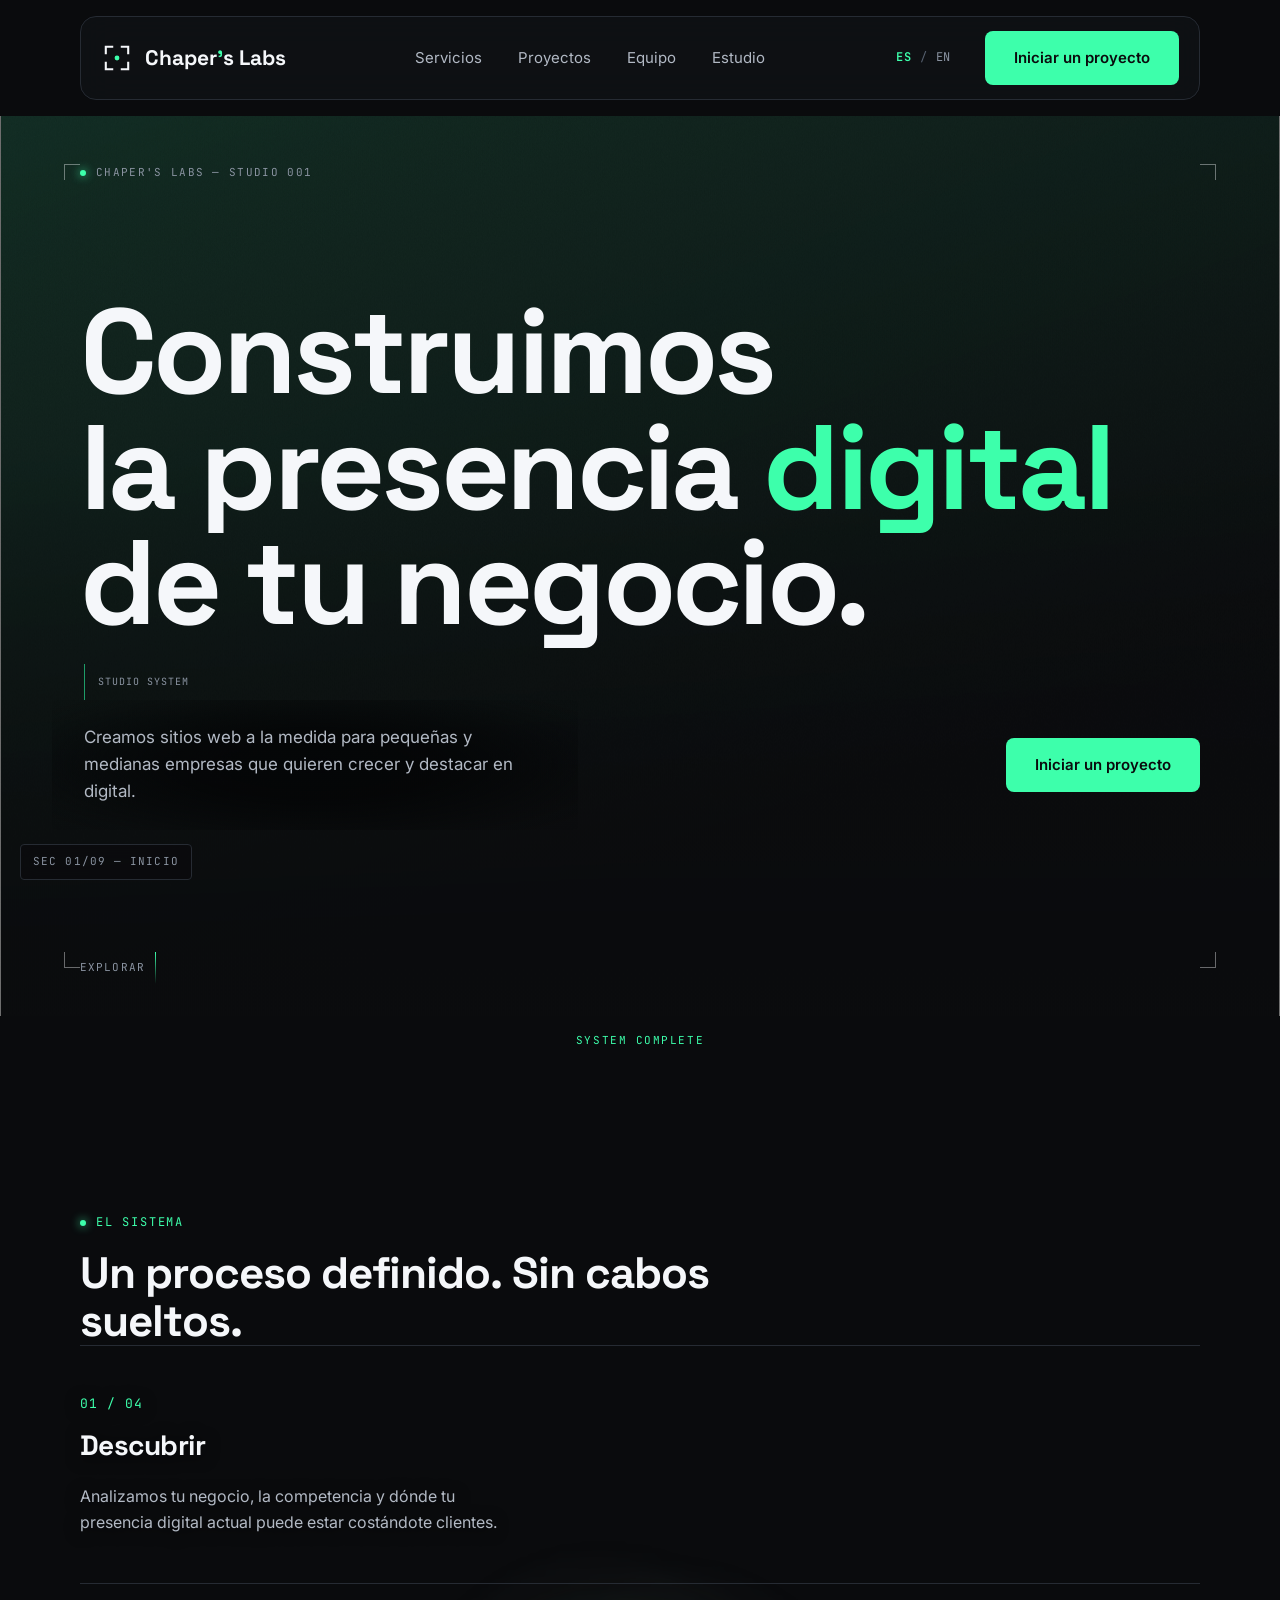
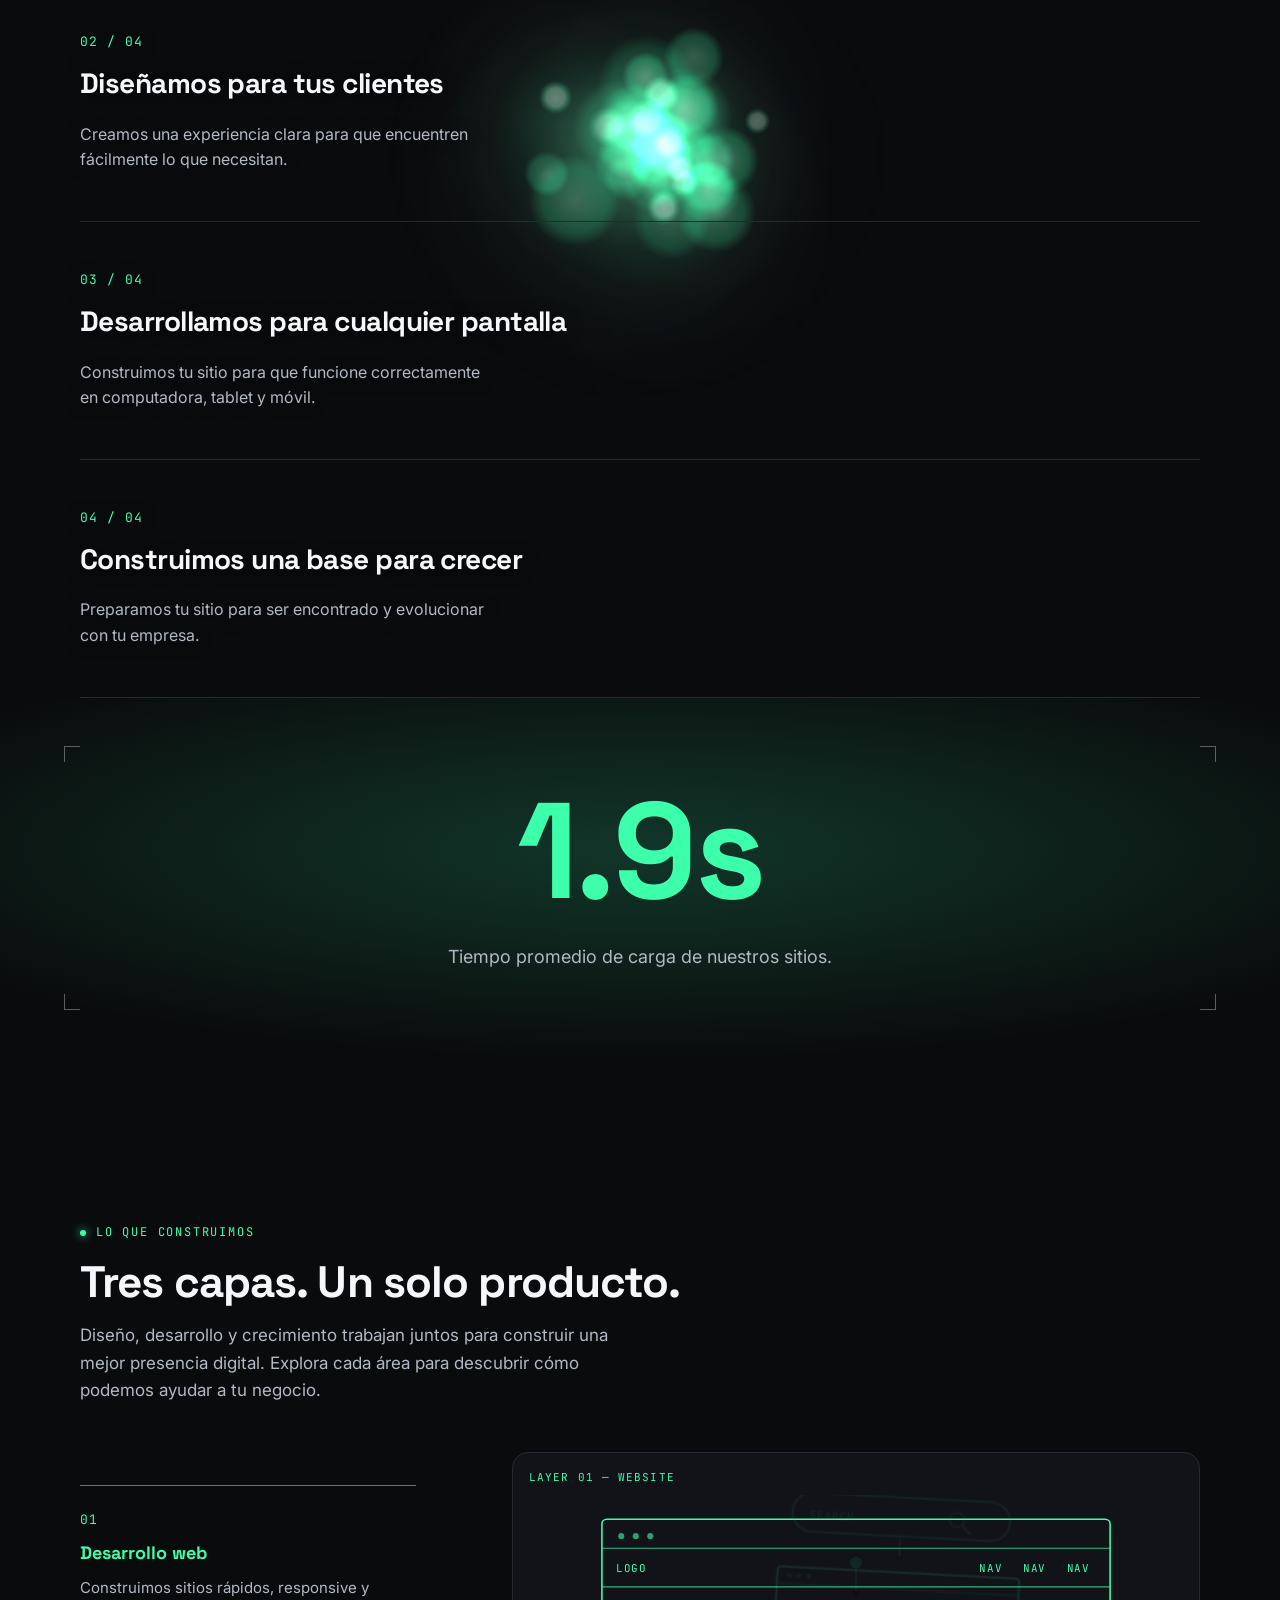
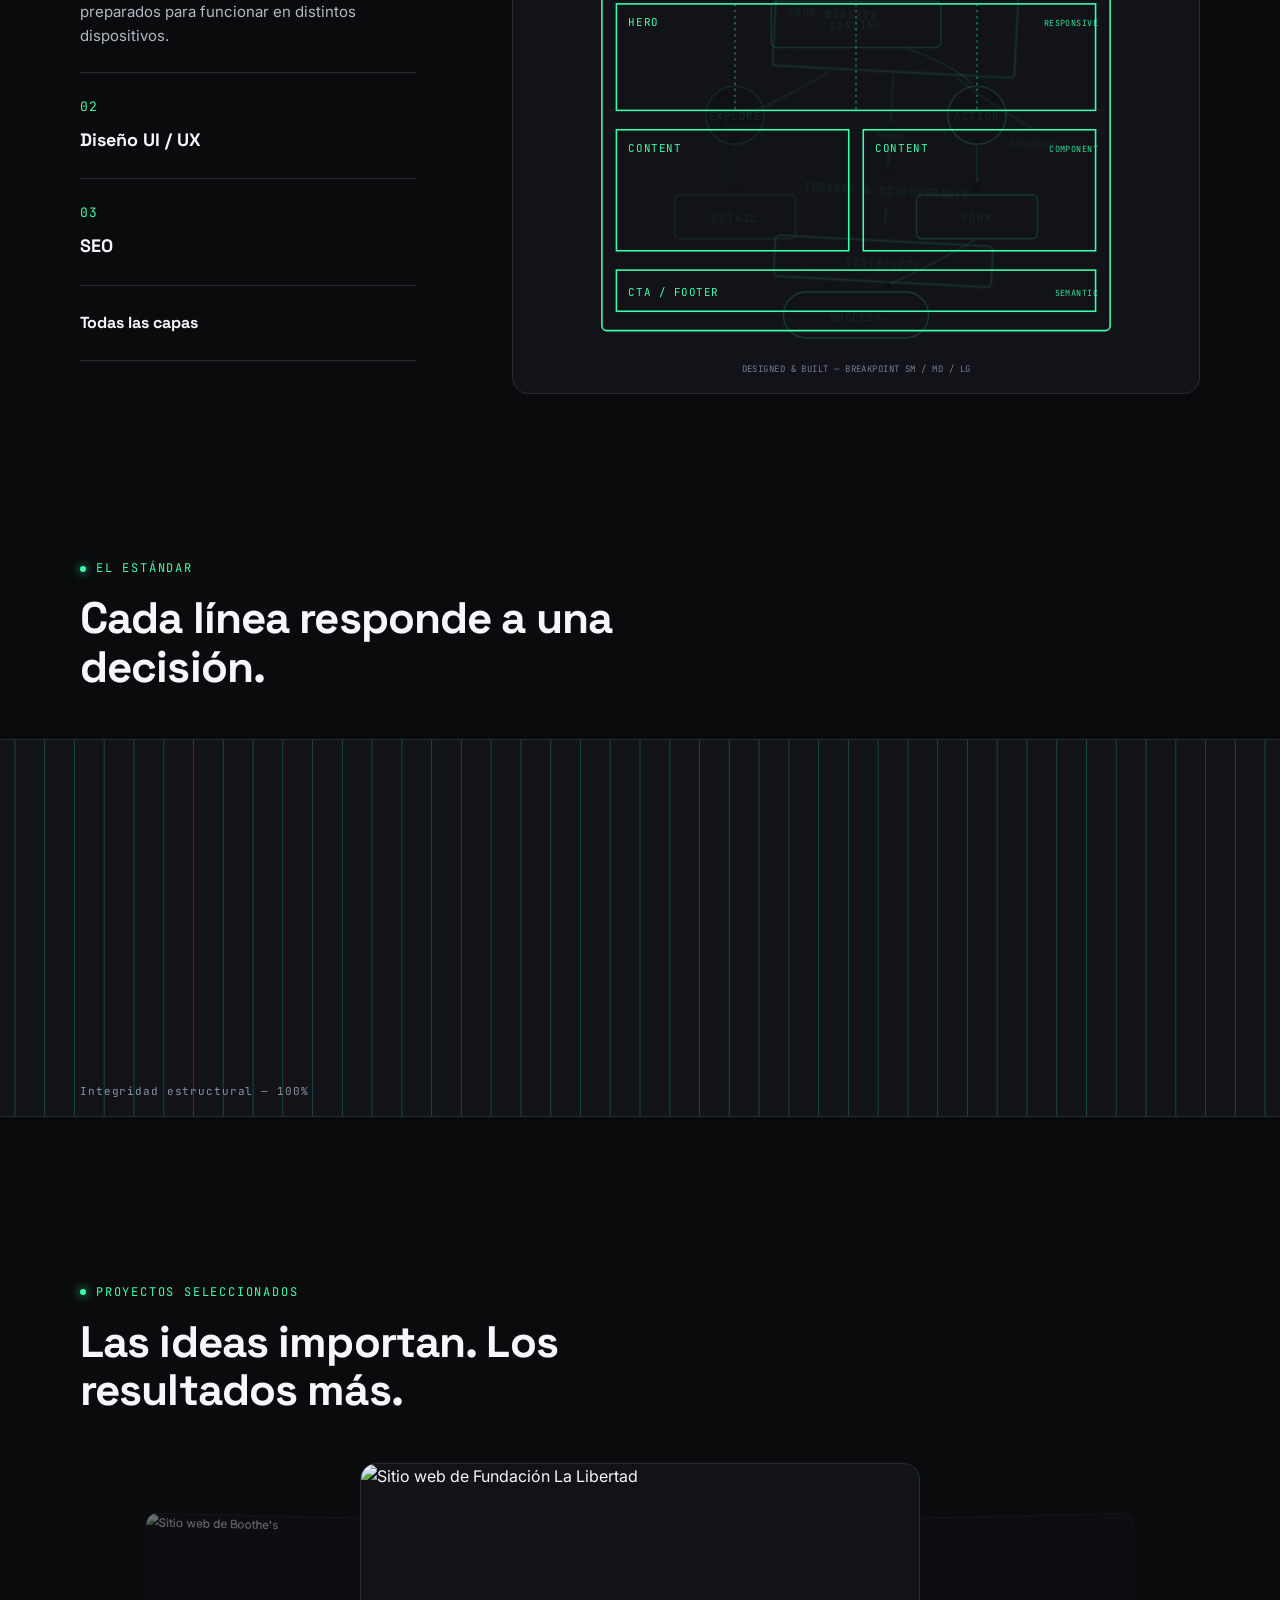
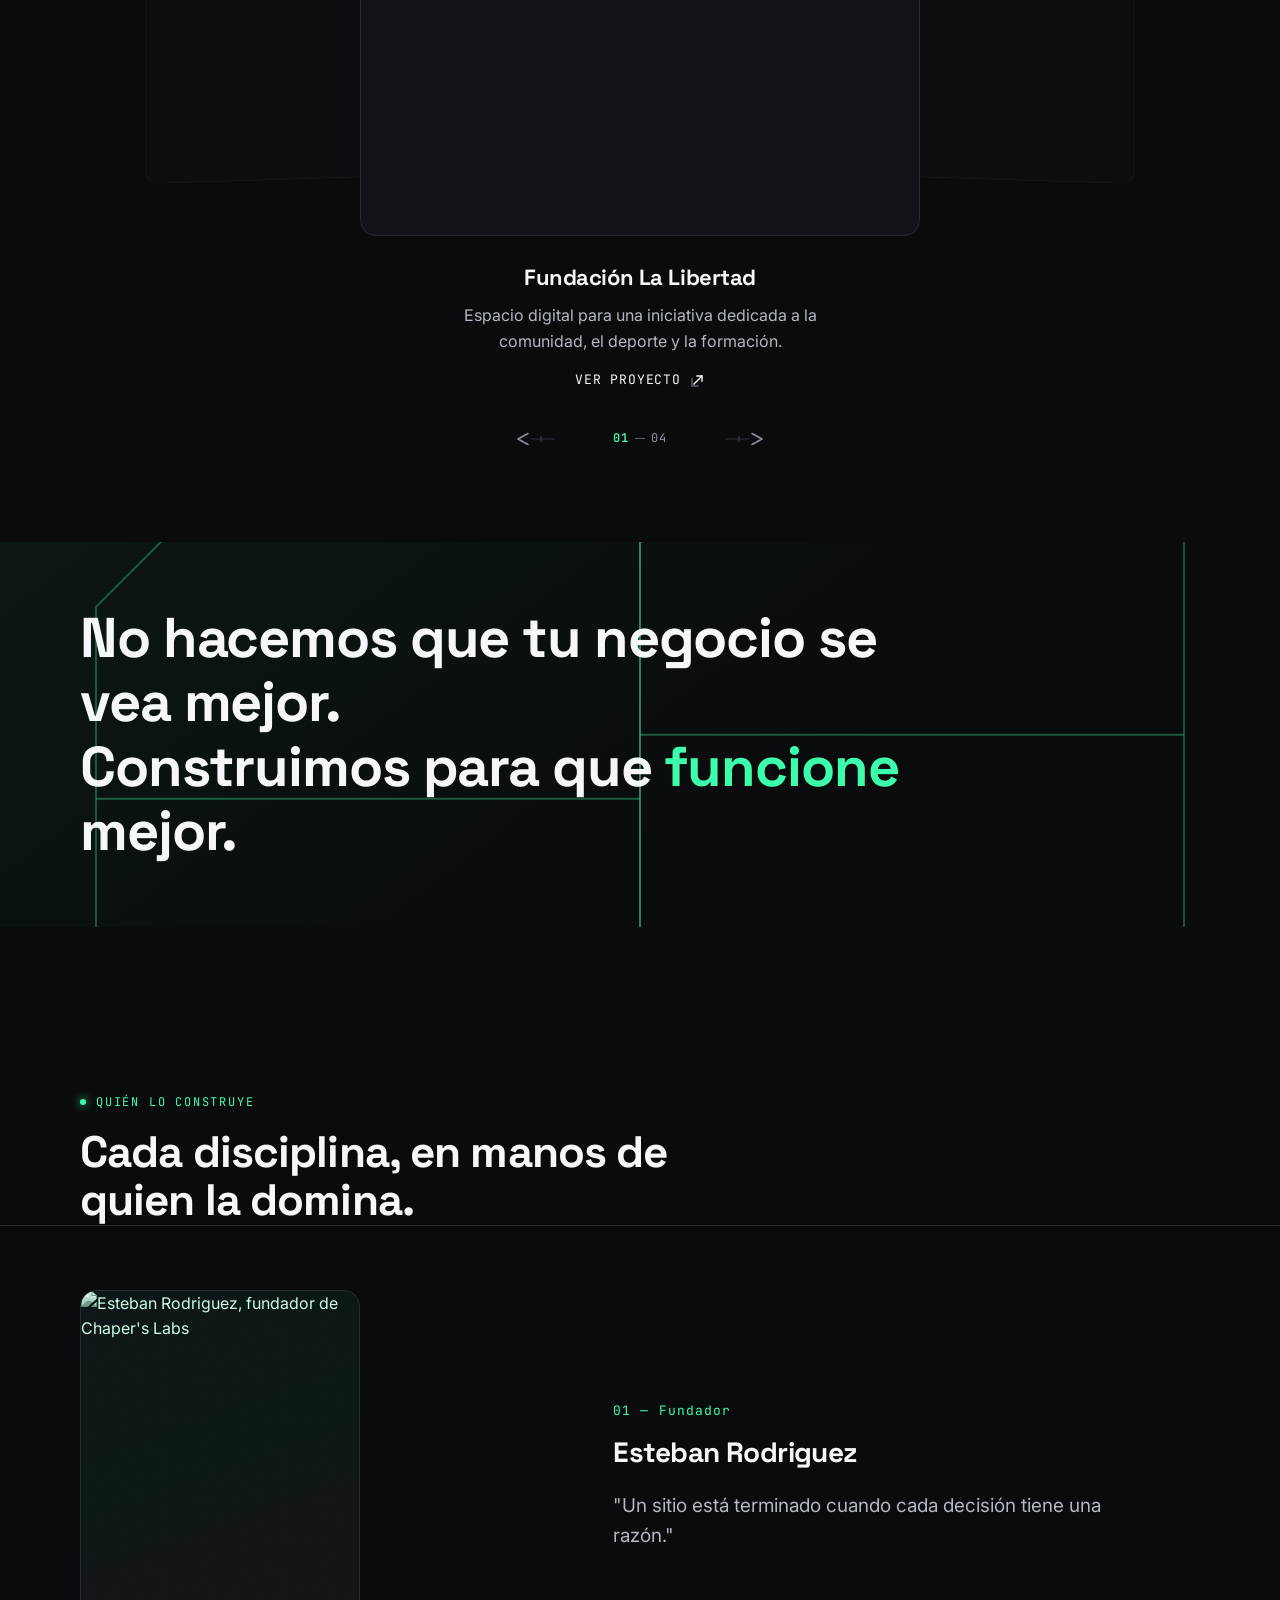
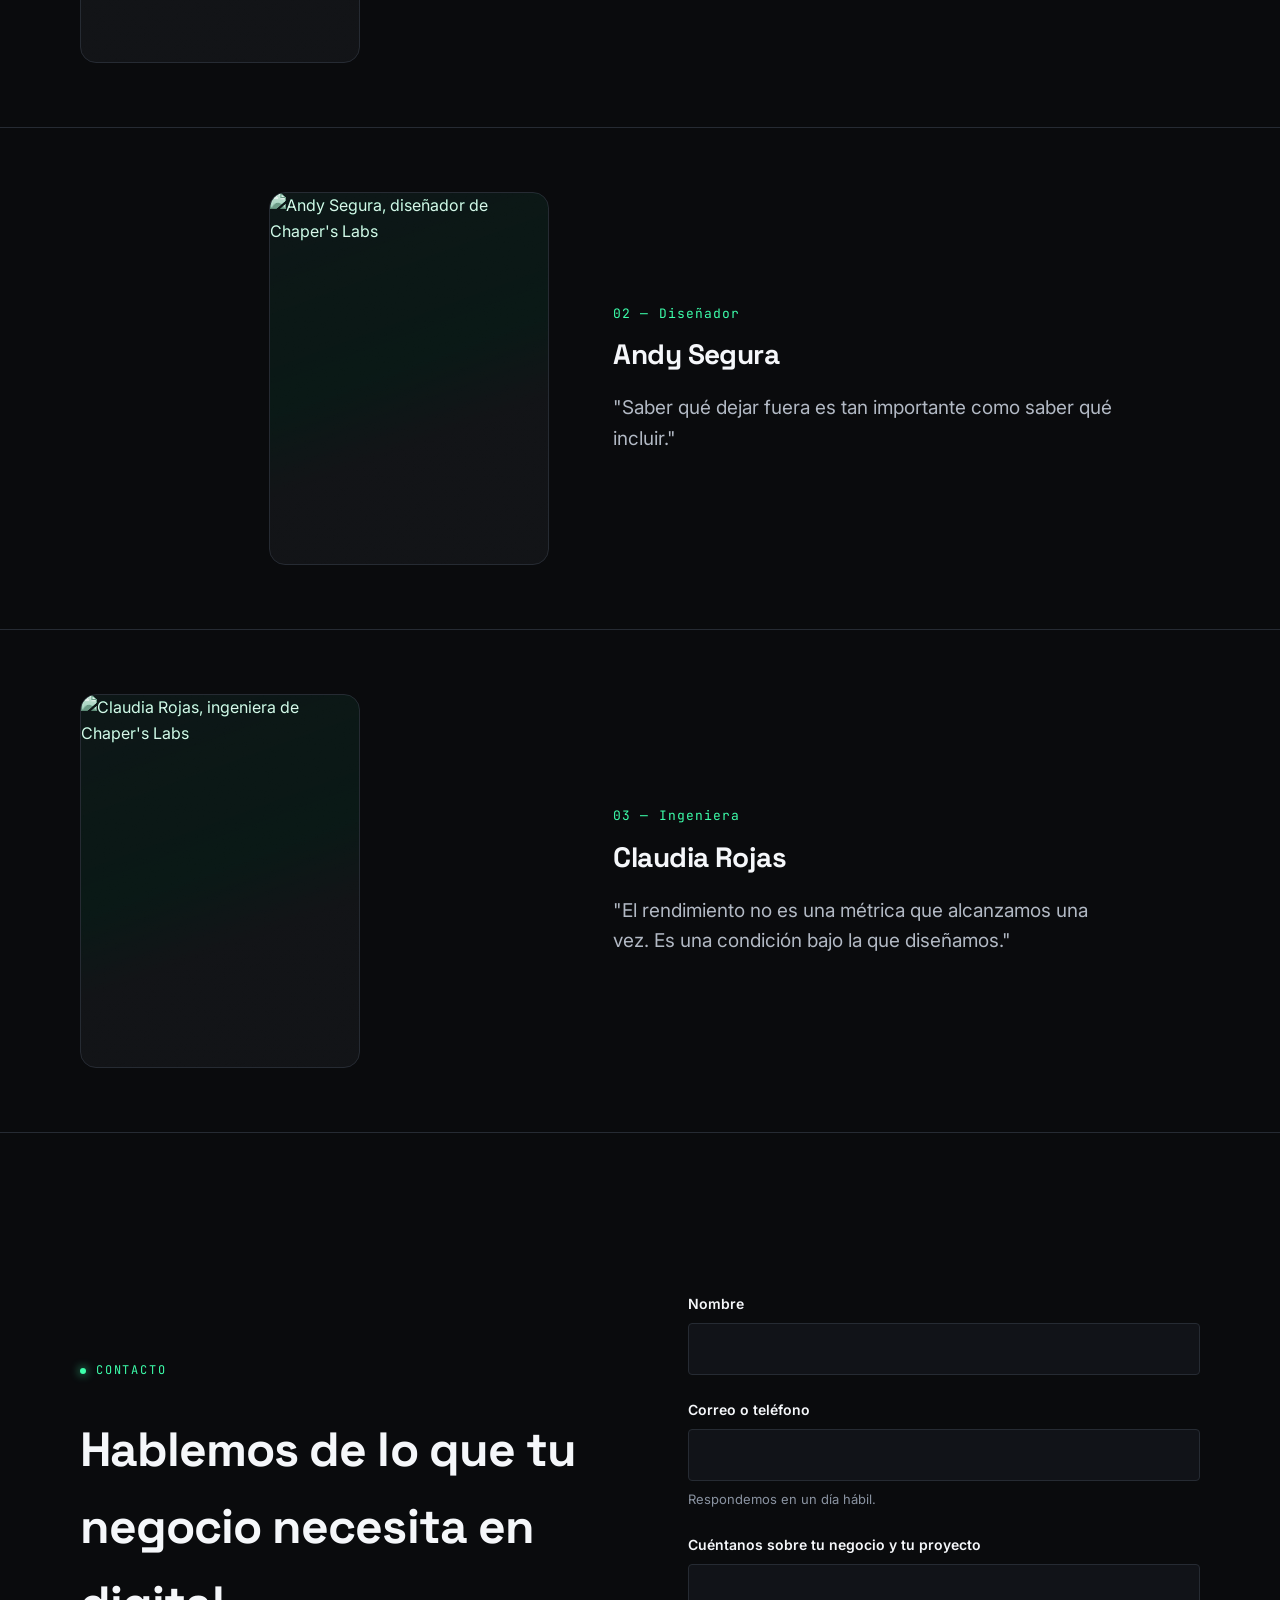
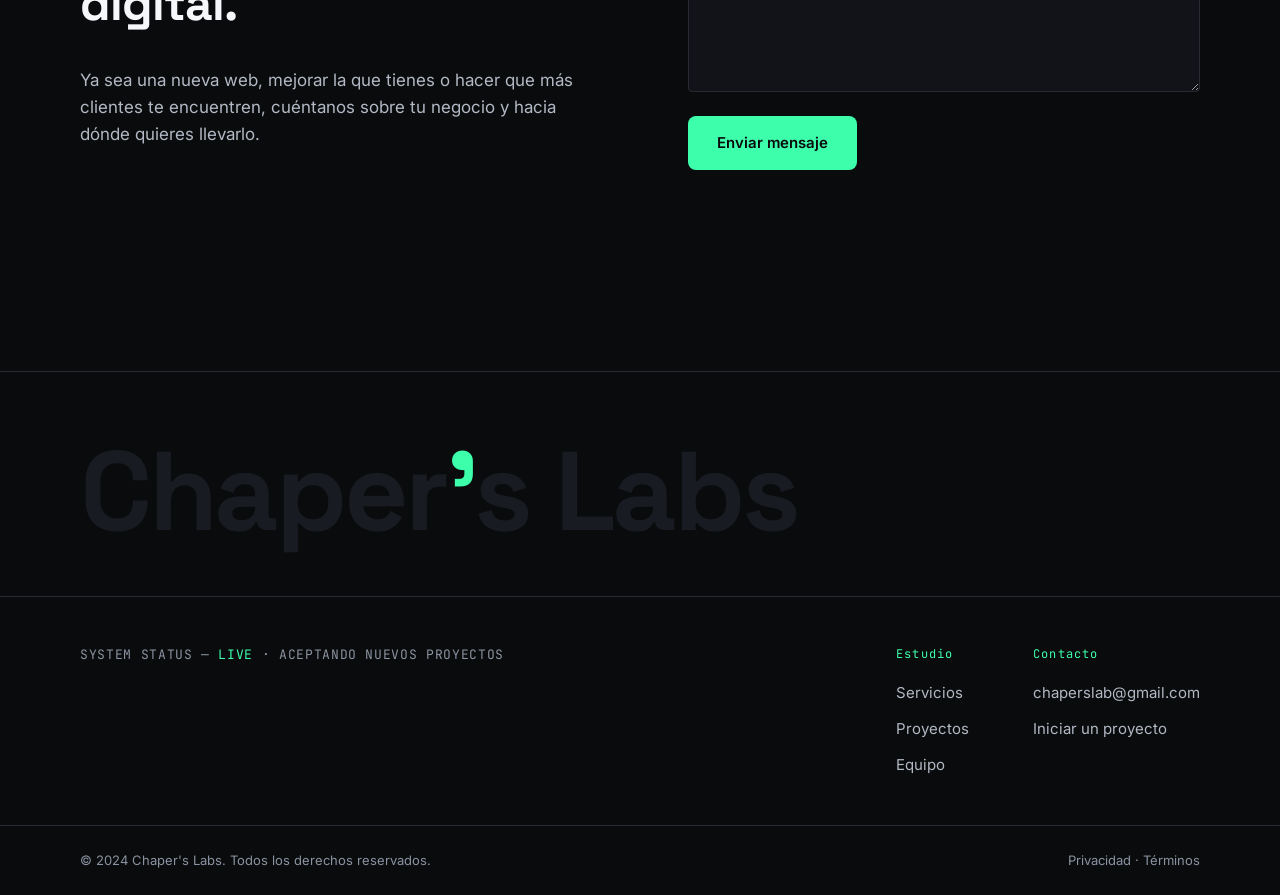
==== commit 056f8bf4: "Update index.html" ====
--- a/index.html
+++ b/index.html
@@ -572,7 +572,7 @@
           <p class="hero-lead reveal">Ya sea una nueva web, mejorar la que tienes o
             hacer que más clientes te encuentren, cuéntanos sobre tu negocio y hacia dónde quieres llevarlo.</p>
         </div>
-        <form class="contact-form reveal" id="contact-form" name="contact" method="POST" data-netlify="true" data-netlify-honeypot="bot-field" novalidate>
+        <form class="contact-form reveal" id="contact-form" name="contact" netlify method="POST" data-netlify="true" data-netlify-honeypot="bot-field" novalidate>
           <input type="hidden" name="form-name" value="contact">
           <p class="form-honeypot" aria-hidden="true">
             <label>No completar este campo<input type="text" name="bot-field" tabindex="-1" autocomplete="off"></label>
@@ -652,4 +652,4 @@
 
   <script src="main.js"></script>
 </body>
-</html>+</html>
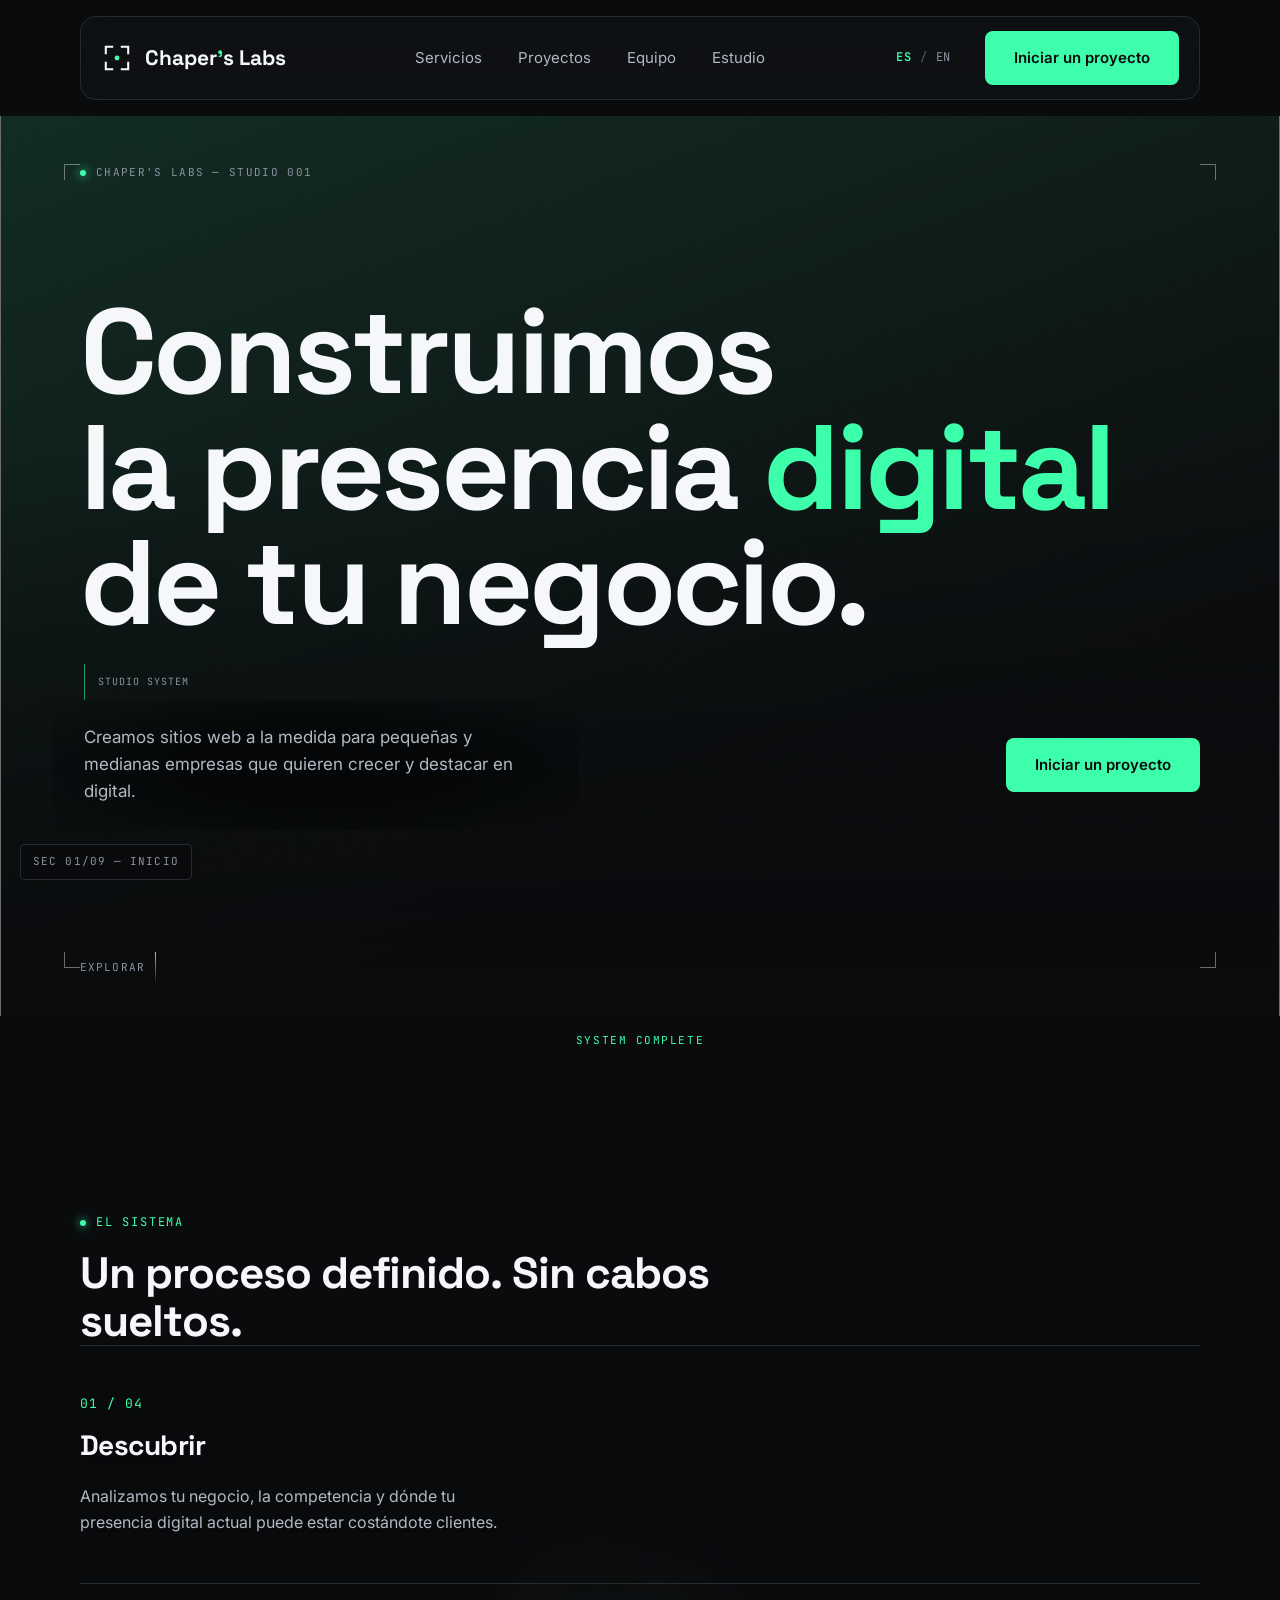
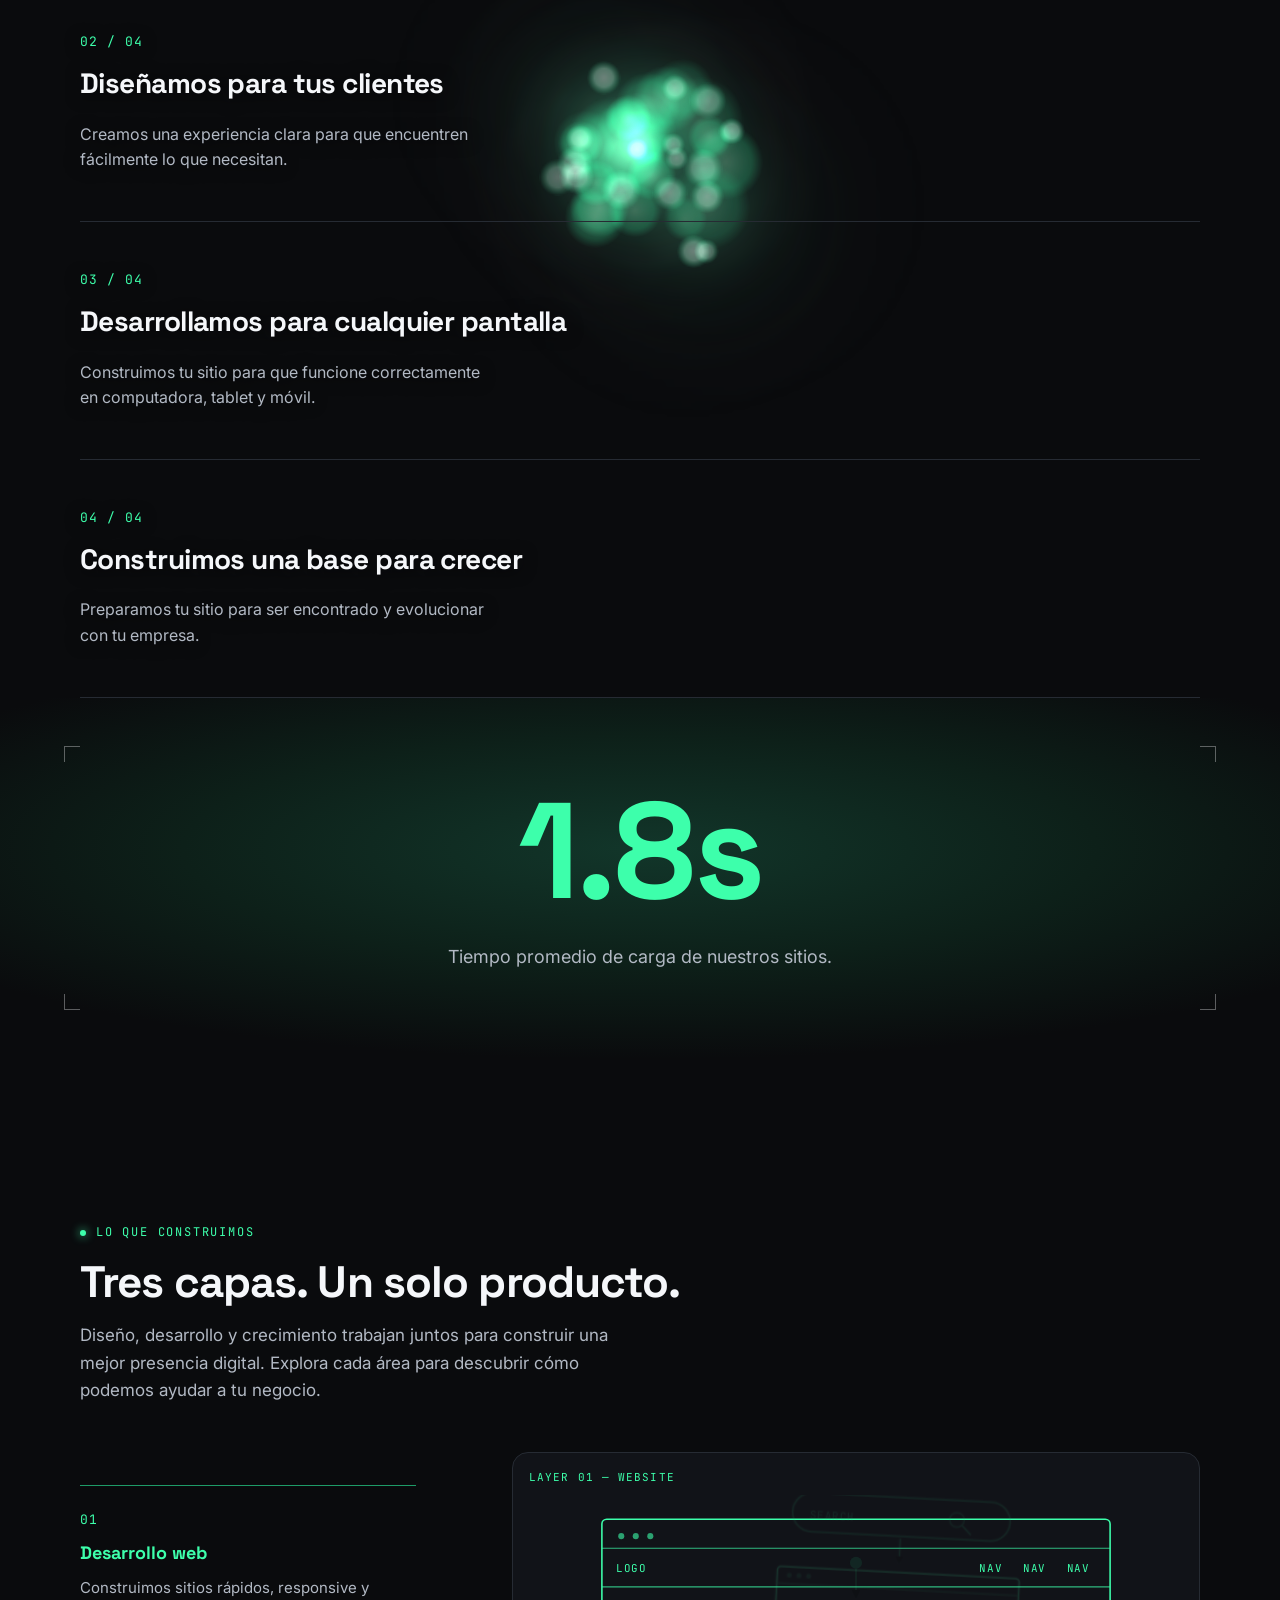
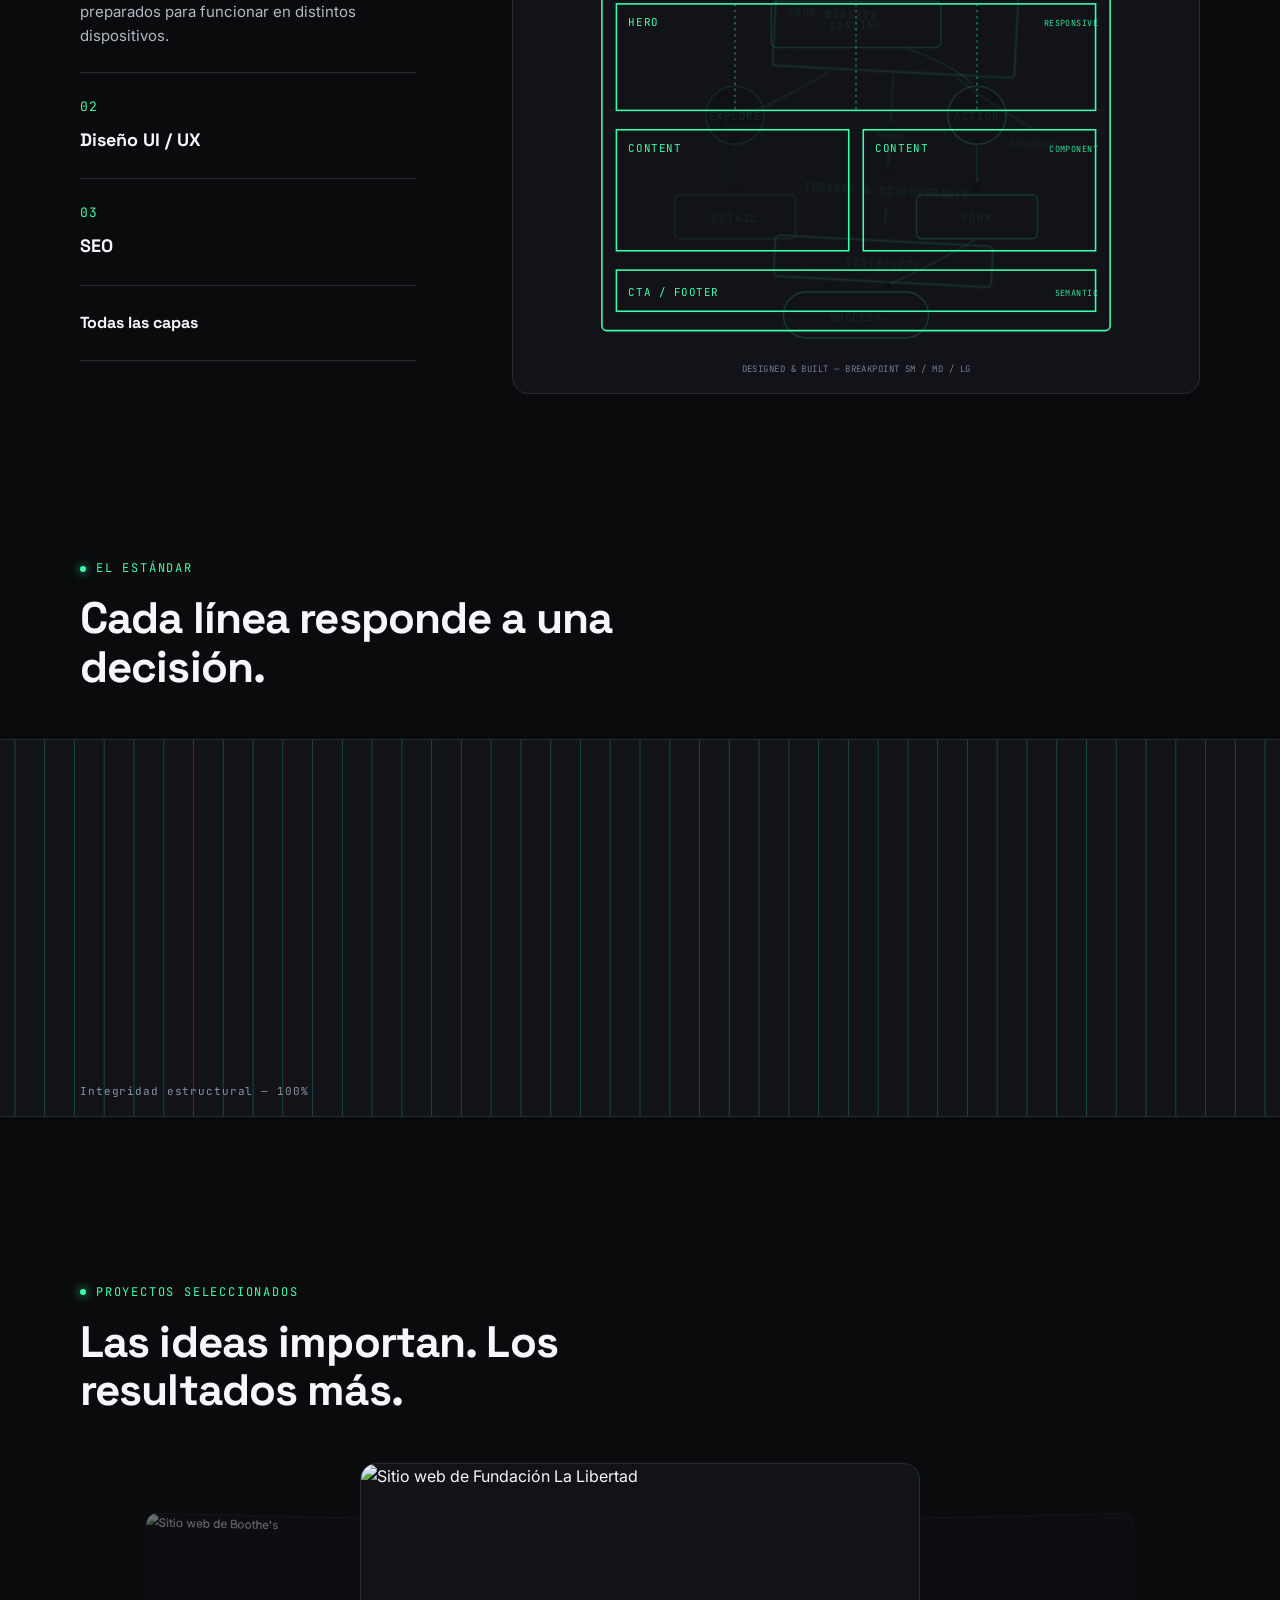
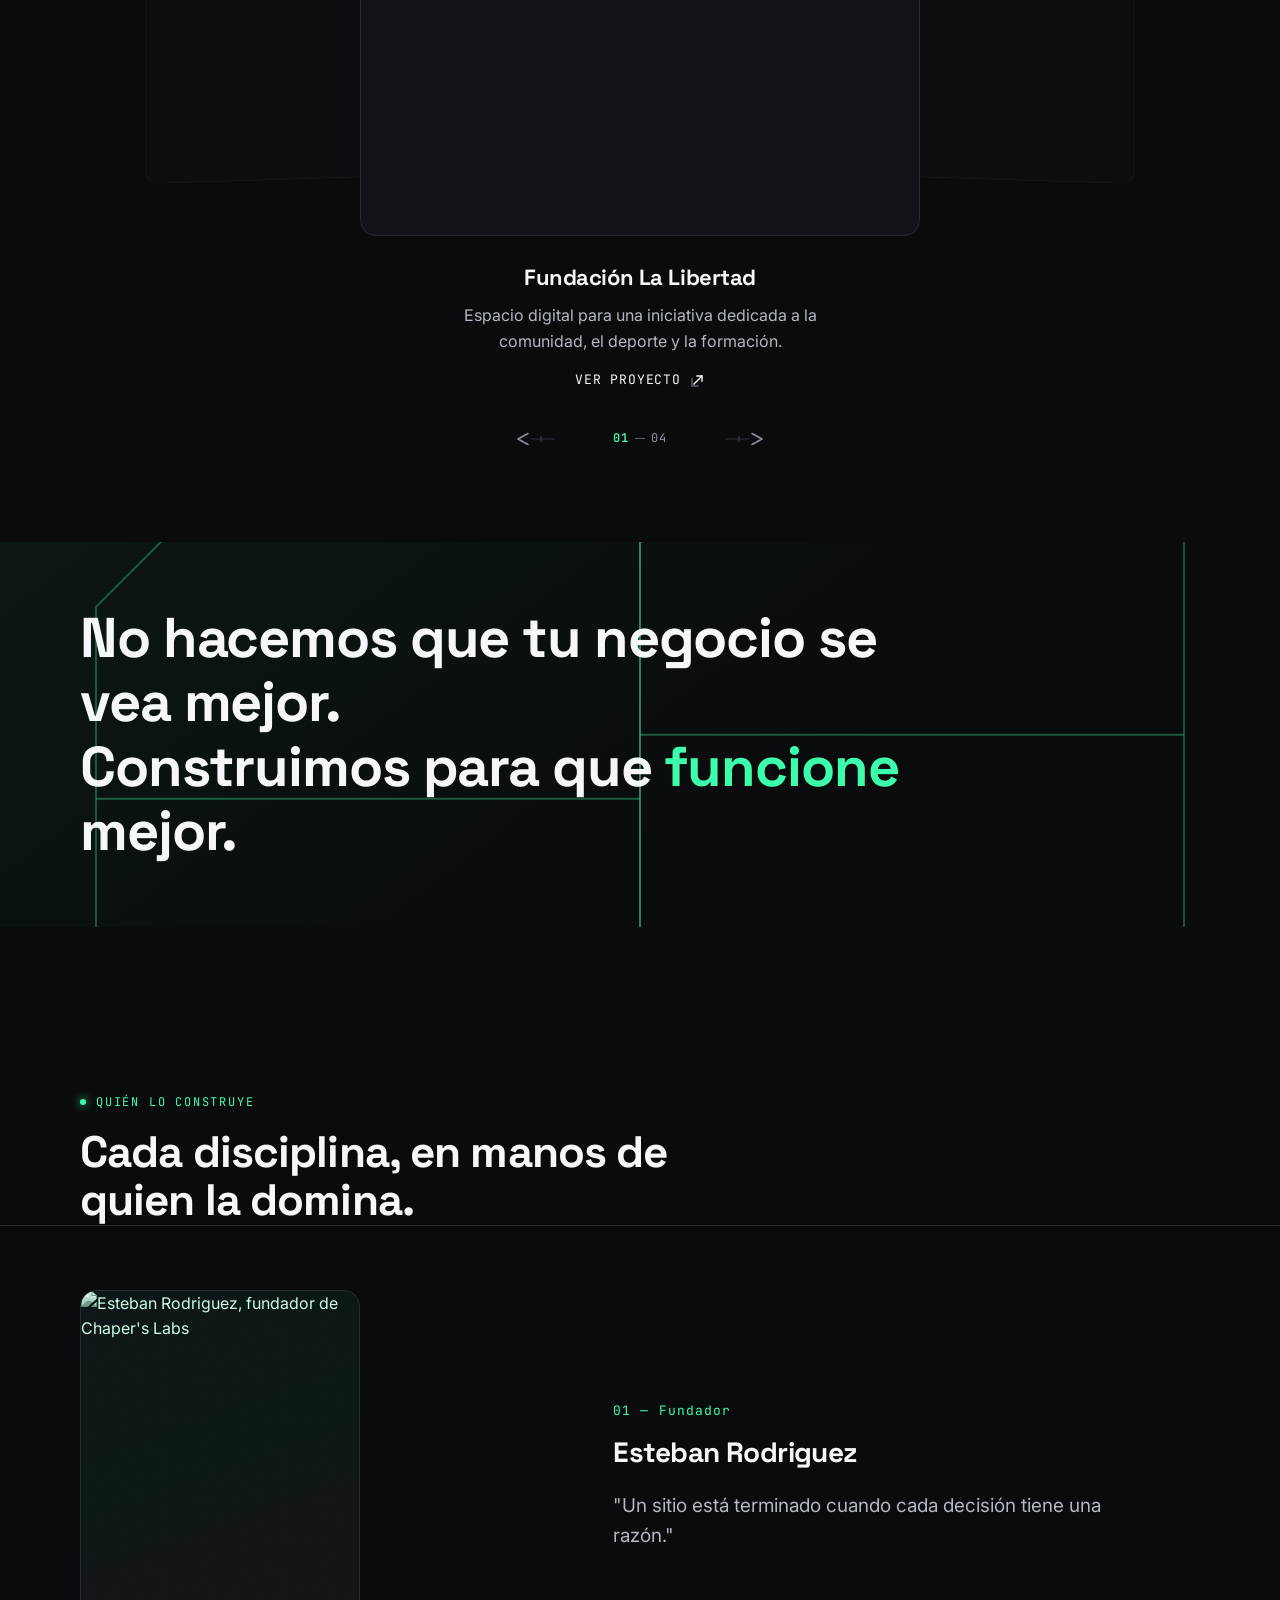
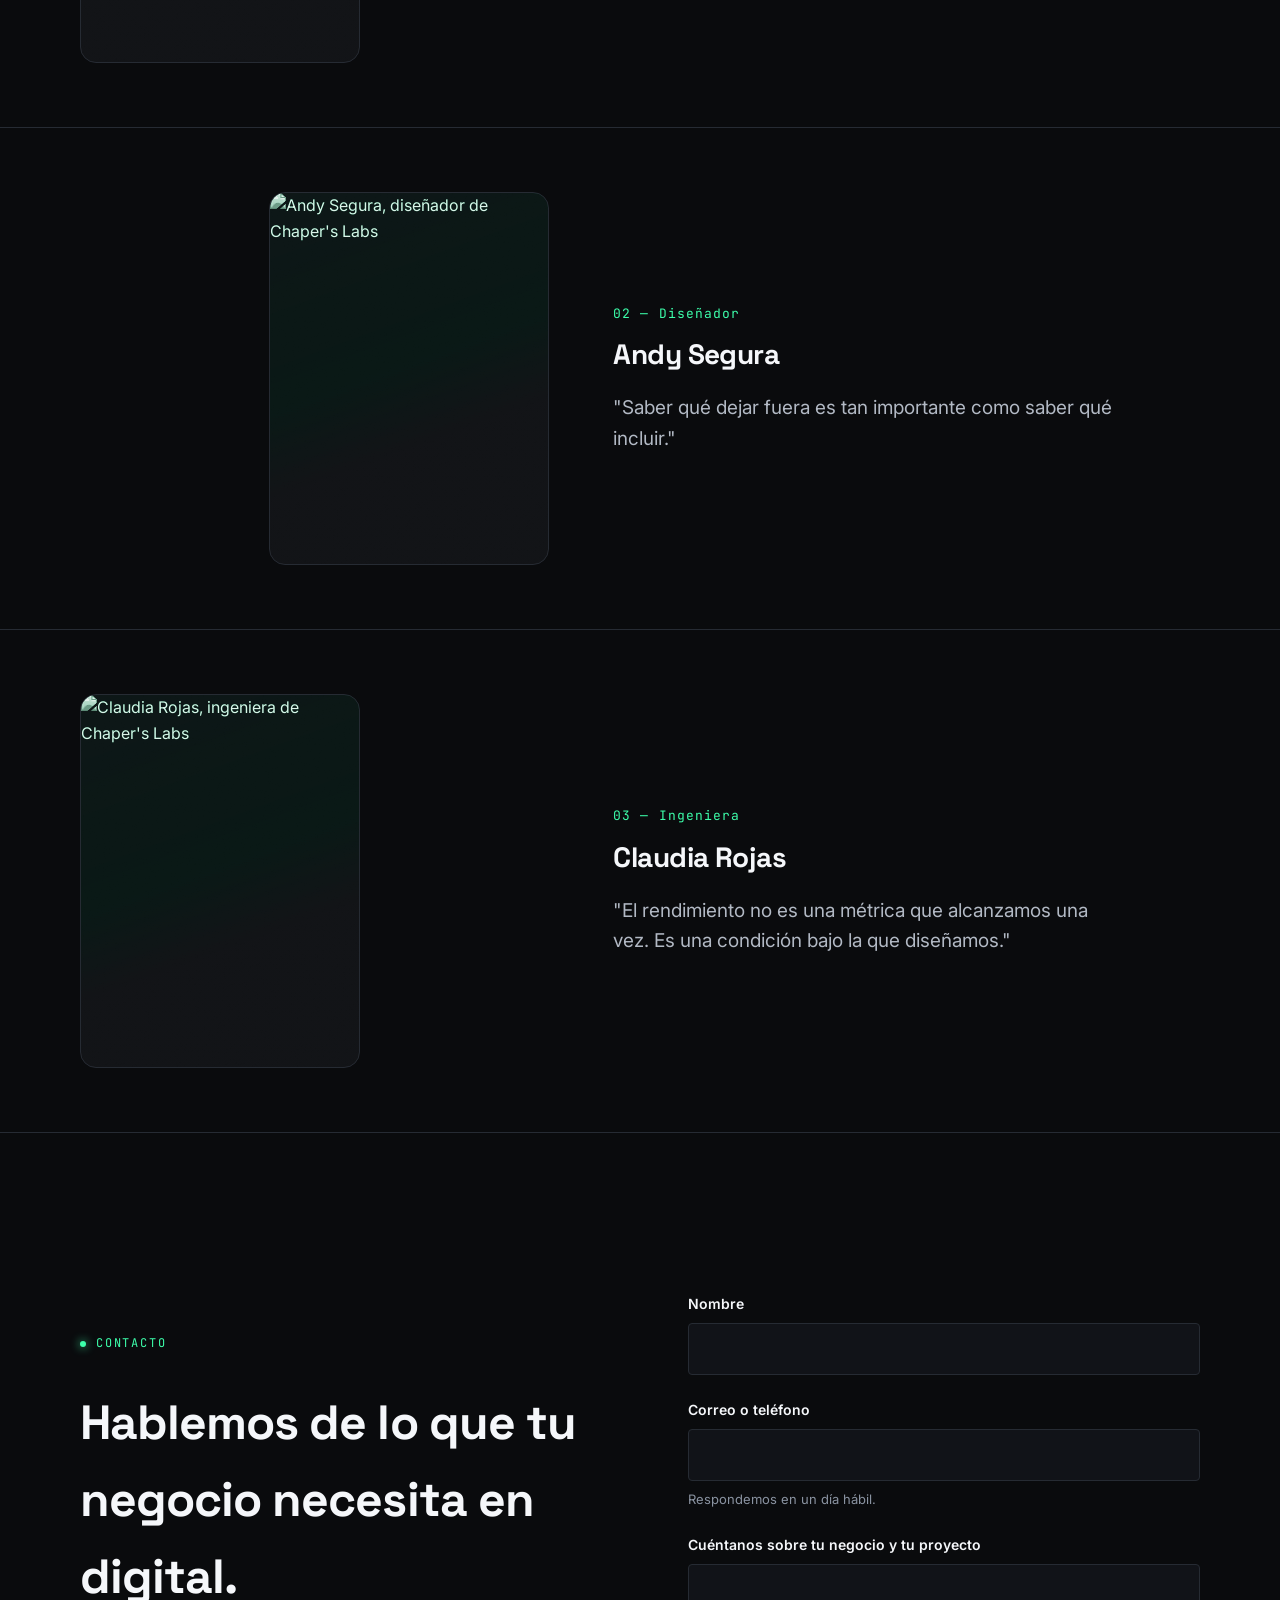
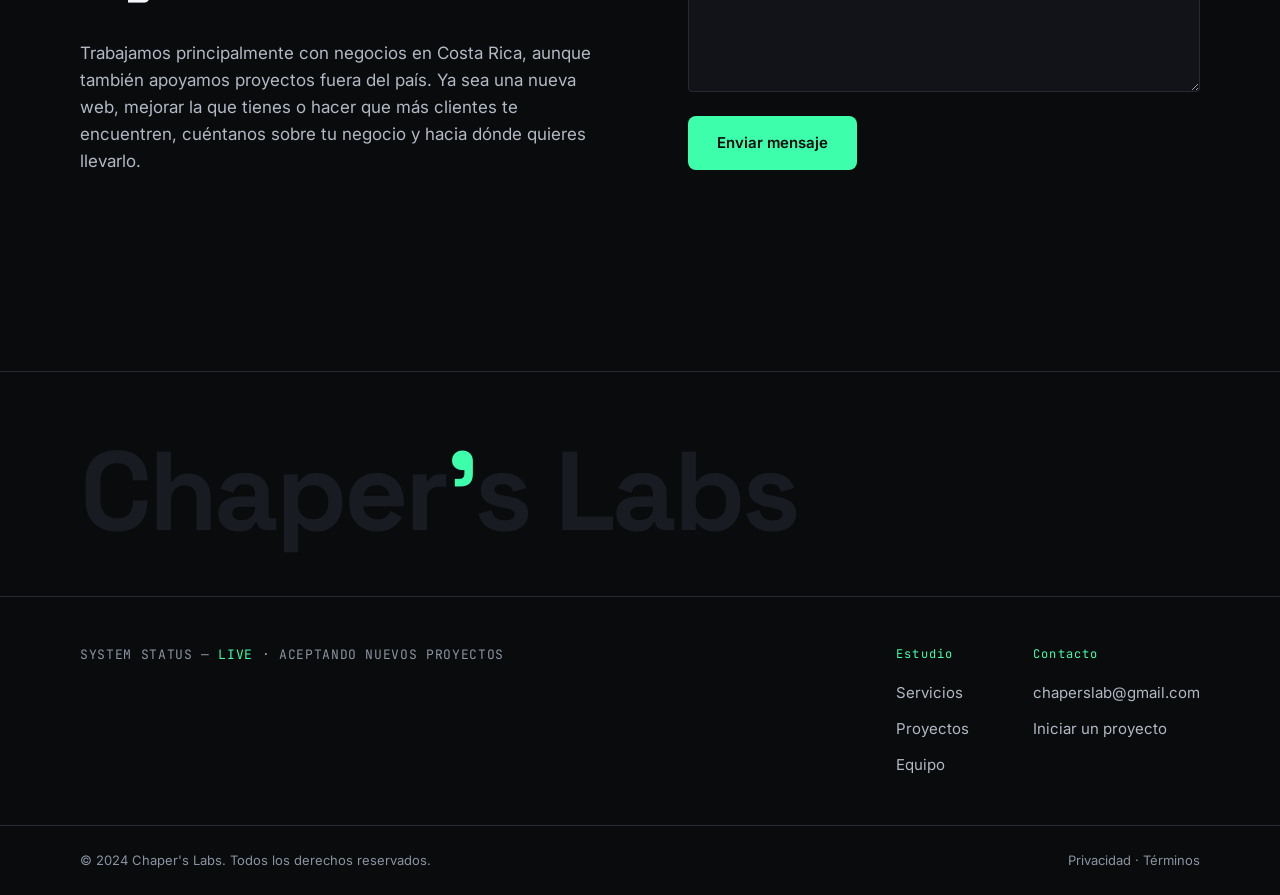
==== commit 64991b83: "Add files via upload" ====
--- a/index.html
+++ b/index.html
@@ -1,17 +1,33 @@
-<!DOCTYPE html>
+<!doctype html>
 <html lang="es">
-<head>
-  <meta charset="UTF-8">
-  <meta name="viewport" content="width=device-width, initial-scale=1.0">
-  <title>Chaper's Labs — Diseño Web, Desarrollo, UI/UX y SEO</title>
-  <meta name="description" content="Diseñamos y desarrollamos sitios web, experiencias UI/UX y estrategias SEO para negocios que buscan una presencia digital rápida, clara y preparada para crecer.">
-  <meta name="robots" content="index, follow">
-  <meta name="theme-color" content="#0A0B0D">
-  <meta property="og:title" content="Chaper's Labs — Diseño Web, Desarrollo, UI/UX y SEO">
-  <meta property="og:description" content="Diseño web, desarrollo, UI/UX y SEO para negocios que buscan una presencia digital construida para crecer.">
-  <meta property="og:type" content="website">
-
-  <!-- Favicon: uses the existing navbar brand mark (the corner-bracket +
+  <head>
+    <meta charset="UTF-8" />
+    <meta name="viewport" content="width=device-width, initial-scale=1.0" />
+    <title>Diseño Web en Costa Rica para PYMES | Chaper's Labs</title>
+    <meta
+      name="description"
+      content="Diseñamos y desarrollamos sitios web a la medida para PYMES en Costa Rica, con diseño UI/UX, desarrollo web y SEO para fortalecer su presencia digital."
+    />
+    <meta name="robots" content="index, follow" />
+    <meta name="theme-color" content="#0A0B0D" />
+    <meta
+      property="og:title"
+      content="Diseño Web en Costa Rica para PYMES | Chaper's Labs"
+    />
+    <meta
+      property="og:description"
+      content="Diseñamos y desarrollamos sitios web a la medida para PYMES en Costa Rica, con diseño UI/UX, desarrollo web y SEO para fortalecer su presencia digital."
+    />
+    <meta property="og:type" content="website" />
+    <link rel="canonical" href="https://chaperslab.com/" />
+
+    <link rel="alternate" hreflang="es-CR" href="https://chaperslab.com/" />
+    <link rel="alternate" hreflang="en" href="https://chaperslab.com/en.html" />
+    <link rel="alternate" hreflang="x-default" href="https://chaperslab.com/" />
+
+    <meta property="og:url" content="https://chaperslab.com/" />
+
+    <!-- Favicon: uses the existing navbar brand mark (the corner-bracket +
        green dot logo), rendered on a dark tile so it reads correctly
        against any browser tab theme. This SVG is currently the only
        favicon asset in the project — apple-touch-icon points at the same
@@ -20,138 +36,214 @@
        a favicon.ico for legacy browsers, and a dedicated
        apple-touch-icon.png at 180×180) without needing to touch anything
        else in this file. -->
-  <link rel="icon" type="image/svg+xml" href="https://raw.githubusercontent.com/tobikadachi937/chaperslab/bf9422a3a0b680d572fa24a44383b240688be81d/favicon.svg">
-  <link rel="apple-touch-icon" href="https://raw.githubusercontent.com/tobikadachi937/chaperslab/bf9422a3a0b680d572fa24a44383b240688be81d/favicon.svg">
-
-  <link rel="preconnect" href="https://fonts.googleapis.com">
-  <link rel="preconnect" href="https://fonts.gstatic.com" crossorigin>
-  <link href="https://fonts.googleapis.com/css2?family=Space+Grotesk:wght@500;600;700&family=Inter:wght@400;500;600;700&family=JetBrains+Mono:wght@400;500&display=swap" rel="stylesheet">
-
-  <link rel="stylesheet" href="styles.css">
-</head>
-<body>
-
-  <a class="skip-link" href="#main">Saltar al contenido principal</a>
-
-  <!-- Signature interaction: reticle cursor (desktop, fine-pointer only; JS adds .is-active) -->
-  <div class="reticle" aria-hidden="true" id="reticle">
-    <span class="reticle-corner tl"></span>
-    <span class="reticle-corner tr"></span>
-    <span class="reticle-corner bl"></span>
-    <span class="reticle-corner br"></span>
-  </div>
-
-  <!-- Live system readout — fixed, functional, not decorative -->
-  <div class="sys-readout mono" id="sys-readout" aria-hidden="true">
-    <span id="sys-section">SEC 01/09</span>
-  </div>
-
-  <!-- ============ HEADER ============ -->
-  <header class="site-header" id="site-header">
-    <div class="container">
-    <div class="header-inner">
-      <a href="#top" class="logo" aria-label="Chaper's Labs — inicio">
-        <svg class="logo-mark" viewBox="0 0 40 40" aria-hidden="true">
-          <g fill="none" stroke="currentColor" stroke-width="2.6" stroke-linecap="square">
-            <path d="M6 14 V6 H14"/><path d="M26 6 H34 V14"/>
-            <path d="M6 26 V34 H14"/><path d="M34 26 V34 H26"/>
-          </g>
-          <circle cx="20" cy="20" r="3" fill="#3DFFAB"/>
-        </svg>
-        <span class="logo-word">Chaper<span class="accent-text">'</span>s Labs</span>
-      </a>
-
-      <nav class="primary-nav" aria-label="Navegación principal">
-        <ul>
-          <li><a href="#capabilities">Servicios</a></li>
-          <li><a href="#work">Proyectos</a></li>
-          <li><a href="#team">Equipo</a></li>
-          <li><a href="#principles">Estudio</a></li>
-        </ul>
-      </nav>
-
-      <div class="header-actions">
-        <div class="lang-switch" role="group" aria-label="Idioma">
-          <a href="index.html" lang="es" hreflang="es" aria-current="page">ES</a><span class="lang-switch-sep" aria-hidden="true">/</span><a href="en.html" lang="en" hreflang="en">EN</a>
-        </div>
-        <a class="btn btn-primary" href="#contact"><span>Iniciar un proyecto</span></a>
-        <button class="menu-toggle" id="menu-toggle" aria-expanded="false" aria-controls="mobile-nav" aria-label="Abrir menú">
-          <span class="menu-icon" aria-hidden="true"><span></span><span></span><span></span></span>
+    <link
+      rel="icon"
+      type="image/svg+xml"
+      href="https://raw.githubusercontent.com/tobikadachi937/chaperslab/bf9422a3a0b680d572fa24a44383b240688be81d/favicon.svg"
+    />
+    <link
+      rel="apple-touch-icon"
+      href="https://raw.githubusercontent.com/tobikadachi937/chaperslab/bf9422a3a0b680d572fa24a44383b240688be81d/favicon.svg"
+    />
+
+    <link rel="preconnect" href="https://fonts.googleapis.com" />
+    <link rel="preconnect" href="https://fonts.gstatic.com" crossorigin />
+    <link
+      href="https://fonts.googleapis.com/css2?family=Space+Grotesk:wght@500;600;700&family=Inter:wght@400;500;600;700&family=JetBrains+Mono:wght@400;500&display=swap"
+      rel="stylesheet"
+    />
+
+    <link rel="stylesheet" href="styles.css" />
+  </head>
+  <body>
+    <a class="skip-link" href="#main">Saltar al contenido principal</a>
+
+    <!-- Signature interaction: reticle cursor (desktop, fine-pointer only; JS adds .is-active) -->
+    <div class="reticle" aria-hidden="true" id="reticle">
+      <span class="reticle-corner tl"></span>
+      <span class="reticle-corner tr"></span>
+      <span class="reticle-corner bl"></span>
+      <span class="reticle-corner br"></span>
+    </div>
+
+    <!-- Live system readout — fixed, functional, not decorative -->
+    <div class="sys-readout mono" id="sys-readout" aria-hidden="true">
+      <span id="sys-section">SEC 01/09</span>
+    </div>
+
+    <!-- ============ HEADER ============ -->
+    <header class="site-header" id="site-header">
+      <div class="container">
+        <div class="header-inner">
+          <a href="#top" class="logo" aria-label="Chaper's Labs — inicio">
+            <svg class="logo-mark" viewBox="0 0 40 40" aria-hidden="true">
+              <g
+                fill="none"
+                stroke="currentColor"
+                stroke-width="2.6"
+                stroke-linecap="square"
+              >
+                <path d="M6 14 V6 H14" />
+                <path d="M26 6 H34 V14" />
+                <path d="M6 26 V34 H14" />
+                <path d="M34 26 V34 H26" />
+              </g>
+              <circle cx="20" cy="20" r="3" fill="#3DFFAB" />
+            </svg>
+            <span class="logo-word"
+              >Chaper<span class="accent-text">'</span>s Labs</span
+            >
+          </a>
+
+          <nav class="primary-nav" aria-label="Navegación principal">
+            <ul>
+              <li><a href="#capabilities">Servicios</a></li>
+              <li><a href="#work">Proyectos</a></li>
+              <li><a href="#team">Equipo</a></li>
+              <li><a href="#principles">Estudio</a></li>
+            </ul>
+          </nav>
+
+          <div class="header-actions">
+            <div class="lang-switch" role="group" aria-label="Idioma">
+              <a href="index.html" lang="es" hreflang="es" aria-current="page"
+                >ES</a
+              ><span class="lang-switch-sep" aria-hidden="true">/</span
+              ><a href="en.html" lang="en" hreflang="en">EN</a>
+            </div>
+            <a class="btn btn-primary" href="#contact"
+              ><span>Iniciar un proyecto</span></a
+            >
+            <button
+              class="menu-toggle"
+              id="menu-toggle"
+              aria-expanded="false"
+              aria-controls="mobile-nav"
+              aria-label="Abrir menú"
+            >
+              <span class="menu-icon" aria-hidden="true"
+                ><span></span><span></span><span></span
+              ></span>
+            </button>
+          </div>
+        </div>
+      </div>
+    </header>
+
+    <!-- Mobile full-screen nav -->
+    <div class="mobile-nav" id="mobile-nav">
+      <div class="mobile-nav-head container">
+        <a href="#top" class="logo" aria-label="Chaper's Labs — inicio">
+          <svg class="logo-mark" viewBox="0 0 40 40" aria-hidden="true">
+            <g
+              fill="none"
+              stroke="currentColor"
+              stroke-width="2.6"
+              stroke-linecap="square"
+            >
+              <path d="M6 14 V6 H14" />
+              <path d="M26 6 H34 V14" />
+              <path d="M6 26 V34 H14" />
+              <path d="M34 26 V34 H26" />
+            </g>
+            <circle cx="20" cy="20" r="3" fill="#3DFFAB" />
+          </svg>
+          <span class="logo-word"
+            >Chaper<span class="accent-text">'</span>s Labs</span
+          >
+        </a>
+        <button class="menu-close" id="menu-close" aria-label="Cerrar menú">
+          <svg viewBox="0 0 24 24" width="22" height="22" aria-hidden="true">
+            <path
+              d="M5 5l14 14M19 5L5 19"
+              stroke="currentColor"
+              stroke-width="2"
+              stroke-linecap="round"
+            />
+          </svg>
         </button>
       </div>
-    </div>
-    </div>
-  </header>
-
-  <!-- Mobile full-screen nav -->
-  <div class="mobile-nav" id="mobile-nav">
-    <div class="mobile-nav-head container">
-      <a href="#top" class="logo" aria-label="Chaper's Labs — inicio">
-        <svg class="logo-mark" viewBox="0 0 40 40" aria-hidden="true">
-          <g fill="none" stroke="currentColor" stroke-width="2.6" stroke-linecap="square">
-            <path d="M6 14 V6 H14"/><path d="M26 6 H34 V14"/>
-            <path d="M6 26 V34 H14"/><path d="M34 26 V34 H26"/>
-          </g>
-          <circle cx="20" cy="20" r="3" fill="#3DFFAB"/>
-        </svg>
-        <span class="logo-word">Chaper<span class="accent-text">'</span>s Labs</span>
-      </a>
-      <button class="menu-close" id="menu-close" aria-label="Cerrar menú">
-        <svg viewBox="0 0 24 24" width="22" height="22" aria-hidden="true"><path d="M5 5l14 14M19 5L5 19" stroke="currentColor" stroke-width="2" stroke-linecap="round"/></svg>
-      </button>
-    </div>
-    <nav aria-label="Navegación móvil">
-      <ol class="mobile-nav-list">
-        <li><span class="mono idx">01</span><a href="#capabilities">Servicios</a></li>
-        <li><span class="mono idx">02</span><a href="#work">Proyectos</a></li>
-        <li><span class="mono idx">03</span><a href="#team">Equipo</a></li>
-        <li><span class="mono idx">04</span><a href="#principles">Estudio</a></li>
-        <li><span class="mono idx">05</span><a href="#contact">Contacto</a></li>
-      </ol>
-    </nav>
-    <div class="mobile-nav-lang">
-      <div class="lang-switch" role="group" aria-label="Idioma">
-        <a href="index.html" lang="es" hreflang="es" aria-current="page">ES</a><span class="lang-switch-sep" aria-hidden="true">/</span><a href="en.html" lang="en" hreflang="en">EN</a>
+      <nav aria-label="Navegación móvil">
+        <ol class="mobile-nav-list">
+          <li>
+            <span class="mono idx">01</span
+            ><a href="#capabilities">Servicios</a>
+          </li>
+          <li><span class="mono idx">02</span><a href="#work">Proyectos</a></li>
+          <li><span class="mono idx">03</span><a href="#team">Equipo</a></li>
+          <li>
+            <span class="mono idx">04</span><a href="#principles">Estudio</a>
+          </li>
+          <li>
+            <span class="mono idx">05</span><a href="#contact">Contacto</a>
+          </li>
+        </ol>
+      </nav>
+      <div class="mobile-nav-lang">
+        <div class="lang-switch" role="group" aria-label="Idioma">
+          <a href="index.html" lang="es" hreflang="es" aria-current="page">ES</a
+          ><span class="lang-switch-sep" aria-hidden="true">/</span
+          ><a href="en.html" lang="en" hreflang="en">EN</a>
+        </div>
       </div>
     </div>
-  </div>
-
-  <main id="main">
-
-    <!-- ============ 01 — OPENING ============
+
+    <main id="main">
+      <!-- ============ 01 — OPENING ============
          Editorial split instead of a full-bleed image-behind-text hero: copy sits
          on flat ground at full contrast, the (temporary) image is confined to a
          bordered "plate" with its own crop-mark corners and a FIG. tag — a
          deliberate framing device, not a backdrop. Swapping the artwork later
          only changes what's inside the plate; the composition doesn't move. -->
-    <section class="beat beat-opening" id="top" data-section-label="SEC 01/09 — INICIO" aria-label="Introducción">
-      <div class="opening-media" aria-hidden="true">
-        <img src="https://raw.githubusercontent.com/tobikadachi937/chaperslab/refs/heads/main/pc.webp" alt="" width="1800" height="2200" fetchpriority="high" decoding="async">
-      </div>
-      <div class="opening-frame" aria-hidden="true">
-        <span class="tl"></span><span class="tr"></span><span class="bl"></span><span class="br"></span>
-      </div>
-      <p class="opening-kicker mono reveal"><span class="dot" aria-hidden="true"></span>Chaper's Labs — Studio 001</p>
-      <div class="container opening-inner">
-        <h1 class="opening-title">
-          <span class="line reveal">Construimos</span>
-          <span class="line reveal">la presencia <span class="accent-text">digital</span></span>
-          <span class="line reveal">de tu negocio.</span>
-        </h1>
-        <div class="opening-connector reveal" aria-hidden="true"></div>
-        <div class="opening-meta reveal">
-          <p class="opening-lead">Creamos sitios web a la medida para pequeñas y
-            medianas empresas que quieren crecer y destacar en digital.</p>
-          <a class="btn btn-primary" href="#contact"><span>Iniciar un proyecto</span></a>
-        </div>
-      </div>
-      <div class="scroll-cue reveal" aria-hidden="true">
-        <span class="mono">EXPLORAR</span>
-        <span class="scroll-line"></span>
-      </div>
-    </section>
-
-    <!-- ============ 02 — THE SYSTEM (signature experience) ============
+      <section
+        class="beat beat-opening"
+        id="top"
+        data-section-label="SEC 01/09 — INICIO"
+        aria-label="Introducción"
+      >
+        <div class="opening-media" aria-hidden="true">
+          <img
+            src="https://raw.githubusercontent.com/tobikadachi937/chaperslab/refs/heads/main/pc.webp"
+            alt=""
+            width="1800"
+            height="2200"
+            fetchpriority="high"
+            decoding="async"
+          />
+        </div>
+        <div class="opening-frame" aria-hidden="true">
+          <span class="tl"></span><span class="tr"></span
+          ><span class="bl"></span><span class="br"></span>
+        </div>
+        <p class="opening-kicker mono reveal">
+          <span class="dot" aria-hidden="true"></span>Chaper's Labs — Studio 001
+        </p>
+        <div class="container opening-inner">
+          <h1 class="opening-title">
+            <span class="line reveal">Construimos</span>
+            <span class="line reveal"
+              >la presencia <span class="accent-text">digital</span></span
+            >
+            <span class="line reveal">de tu negocio.</span>
+          </h1>
+          <div class="opening-connector reveal" aria-hidden="true"></div>
+          <div class="opening-meta reveal">
+            <p class="opening-lead">
+              Creamos sitios web a la medida para pequeñas y medianas empresas
+              que quieren crecer y destacar en digital.
+            </p>
+            <a class="btn btn-primary" href="#contact"
+              ><span>Iniciar un proyecto</span></a
+            >
+          </div>
+        </div>
+        <div class="scroll-cue reveal" aria-hidden="true">
+          <span class="mono">EXPLORAR</span>
+          <span class="scroll-line"></span>
+        </div>
+      </section>
+
+      <!-- ============ 02 — THE SYSTEM (signature experience) ============
          CONTAINED → SCROLL → RELEASE → ORGANIC DISPERSION → SETTLED, driven
          directly by scroll position. STRUCTURAL REWRITE (this round): the
          render surface (#system-visual, holding both canvases) is now a
@@ -169,51 +261,79 @@
          layer, even though it visually reaches into the empty space just
          before/after them. No second Canvas, no new animation — same two
          canvases, same particle system, just given the correct render area. -->
-    <section class="beat beat-system-section" id="system-section" data-section-label="SEC 02/09 — EL SISTEMA" aria-labelledby="system-heading">
-      <div class="system-visual" id="system-visual" aria-hidden="true">
-        <p class="system-burst-readout mono" id="system-burst-readout" aria-hidden="true">CONTAINED</p>
-        <canvas class="system-cloud" id="system-cloud"></canvas>
-        <canvas class="system-cloud-sharp" id="system-cloud-sharp"></canvas>
-      </div>
-
-      <div class="system-burst" id="system-burst" role="img" aria-label="Una masa densa y contenida que se libera en una nube orgánica de partículas a la deriva mientras la página avanza a través de Descubrir, Diseñar, Construir y Crecer, antes de asentarse en un rastro final disperso y persistente.">
-        <div class="container">
-          <p class="eyebrow reveal"><span class="dot" aria-hidden="true"></span>El sistema</p>
-          <h2 id="system-heading" class="beat-title reveal">Un proceso definido. Sin cabos sueltos.</h2>
-        </div>
-
-        <div class="container">
-          <ol class="system-field" id="system-field">
-            <li class="system-node" style="--i:0;">
-              <p class="mono cap-index">01 / 04</p>
-              <h3>Descubrir</h3>
-              <p>Analizamos tu negocio, la competencia y dónde tu presencia
-                digital actual puede estar costándote clientes.</p>
-            </li>
-            <li class="system-node" style="--i:1;">
-              <p class="mono cap-index">02 / 04</p>
-              <h3>Diseñamos para tus clientes</h3>
-              <p>Creamos una experiencia clara para que encuentren
-                fácilmente lo que necesitan.</p>
-            </li>
-            <li class="system-node" style="--i:2;">
-              <p class="mono cap-index">03 / 04</p>
-              <h3>Desarrollamos para cualquier pantalla</h3>
-              <p>Construimos tu sitio para que funcione correctamente en
-                computadora, tablet y móvil.</p>
-            </li>
-            <li class="system-node" style="--i:3;">
-              <p class="mono cap-index">04 / 04</p>
-              <h3>Construimos una base para crecer</h3>
-              <p>Preparamos tu sitio para ser encontrado y evolucionar con
-                tu empresa.</p>
-            </li>
-          </ol>
-        </div>
-      </div>
-    </section>
-
-    <!-- ============ 03 — PERFORMANCE ============
+      <section
+        class="beat beat-system-section"
+        id="system-section"
+        data-section-label="SEC 02/09 — EL SISTEMA"
+        aria-labelledby="system-heading"
+      >
+        <div class="system-visual" id="system-visual" aria-hidden="true">
+          <p
+            class="system-burst-readout mono"
+            id="system-burst-readout"
+            aria-hidden="true"
+          >
+            CONTAINED
+          </p>
+          <canvas class="system-cloud" id="system-cloud"></canvas>
+          <canvas class="system-cloud-sharp" id="system-cloud-sharp"></canvas>
+        </div>
+
+        <div
+          class="system-burst"
+          id="system-burst"
+          role="img"
+          aria-label="Una masa densa y contenida que se libera en una nube orgánica de partículas a la deriva mientras la página avanza a través de Descubrir, Diseñar, Construir y Crecer, antes de asentarse en un rastro final disperso y persistente."
+        >
+          <div class="container">
+            <p class="eyebrow reveal">
+              <span class="dot" aria-hidden="true"></span>El sistema
+            </p>
+            <h2 id="system-heading" class="beat-title reveal">
+              Un proceso definido. Sin cabos sueltos.
+            </h2>
+          </div>
+
+          <div class="container">
+            <ol class="system-field" id="system-field">
+              <li class="system-node" style="--i: 0">
+                <p class="mono cap-index">01 / 04</p>
+                <h3>Descubrir</h3>
+                <p>
+                  Analizamos tu negocio, la competencia y dónde tu presencia
+                  digital actual puede estar costándote clientes.
+                </p>
+              </li>
+              <li class="system-node" style="--i: 1">
+                <p class="mono cap-index">02 / 04</p>
+                <h3>Diseñamos para tus clientes</h3>
+                <p>
+                  Creamos una experiencia clara para que encuentren fácilmente
+                  lo que necesitan.
+                </p>
+              </li>
+              <li class="system-node" style="--i: 2">
+                <p class="mono cap-index">03 / 04</p>
+                <h3>Desarrollamos para cualquier pantalla</h3>
+                <p>
+                  Construimos tu sitio para que funcione correctamente en
+                  computadora, tablet y móvil.
+                </p>
+              </li>
+              <li class="system-node" style="--i: 3">
+                <p class="mono cap-index">04 / 04</p>
+                <h3>Construimos una base para crecer</h3>
+                <p>
+                  Preparamos tu sitio para ser encontrado y evolucionar con tu
+                  empresa.
+                </p>
+              </li>
+            </ol>
+          </div>
+        </div>
+      </section>
+
+      <!-- ============ 03 — PERFORMANCE ============
          Matches the approved reference screenshot: full-section crop-mark
          frame (generously inset from the section's own edges, not hugging
          the number — reuses the Hero's plate-frame device), a visible
@@ -222,17 +342,31 @@
          confident ease-out deceleration) when it scrolls into view via
          IntersectionObserver, then holds permanently; reduced motion shows
          0.6s immediately. -->
-    <section class="beat beat-performance" id="performance" data-section-label="SEC 03/09 — RESULTADO" aria-label="2.0 segundos de tiempo promedio de carga en cada sitio que entregamos.">
-      <div class="performance-frame" aria-hidden="true">
-        <span class="tl"></span><span class="tr"></span><span class="bl"></span><span class="br"></span>
-      </div>
-      <div class="container performance-inner">
-        <p class="performance-number" id="performance-number" aria-hidden="true"><span id="performance-number-value">0.0s</span></p>
-        <p class="performance-line" aria-hidden="true">Tiempo promedio de carga de nuestros sitios.</p>
-      </div>
-    </section>
-
-    <!-- ============ 04 — CAPABILITIES: THREE LAYERS / ONE PRODUCT ============
+      <section
+        class="beat beat-performance"
+        id="performance"
+        data-section-label="SEC 03/09 — RESULTADO"
+        aria-label="2.0 segundos de tiempo promedio de carga en cada sitio que entregamos."
+      >
+        <div class="performance-frame" aria-hidden="true">
+          <span class="tl"></span><span class="tr"></span
+          ><span class="bl"></span><span class="br"></span>
+        </div>
+        <div class="container performance-inner">
+          <p
+            class="performance-number"
+            id="performance-number"
+            aria-hidden="true"
+          >
+            <span id="performance-number-value">0.0s</span>
+          </p>
+          <p class="performance-line" aria-hidden="true">
+            Tiempo promedio de carga de nuestros sitios.
+          </p>
+        </div>
+      </section>
+
+      <!-- ============ 04 — CAPABILITIES: THREE LAYERS / ONE PRODUCT ============
          A/B alternative to the Interactive Blueprint. Three translucent SVG
          layers (UI/UX, structure, SEO) share one coordinate space and are
          stacked with 'lighter'-style overlap by default — that combined
@@ -243,160 +377,508 @@
          everything. Hover previews on fine pointers, click/tap persists,
          full keyboard support — not scroll-driven, since The System already
          owns the page's scroll-driven interaction. -->
-    <section class="beat beat-capabilities" id="capabilities" data-section-label="SEC 04/09 — SERVICIOS" aria-labelledby="cap-heading">
-      <div class="container">
-        <p class="eyebrow reveal"><span class="dot" aria-hidden="true"></span>Lo que construimos</p>
-        <h2 id="cap-heading" class="beat-title reveal">Tres capas. Un solo producto.</h2>
-        <p class="beat-subtitle reveal">Diseño, desarrollo y crecimiento trabajan
-          juntos para construir una mejor presencia digital. Explora cada área
-          para descubrir cómo podemos ayudar a tu negocio.</p>
-
-        <div class="layers-widget reveal">
-          <div class="layers-controls" role="tablist" aria-label="Capas del producto" aria-orientation="vertical">
-            <button type="button" class="layers-tab is-active" role="tab" id="tl-tab-1"
-              aria-selected="true" aria-controls="layers-stage" data-target="1" tabindex="0">
-              <span class="mono cap-index">01</span>
-              <span class="layers-tab-title">Desarrollo web</span>
-              <span class="layers-tab-desc">Construimos sitios rápidos, responsive
-                y preparados para funcionar en distintos dispositivos.</span>
-            </button>
-            <button type="button" class="layers-tab" role="tab" id="tl-tab-2"
-              aria-selected="false" aria-controls="layers-stage" data-target="2" tabindex="-1">
-              <span class="mono cap-index">02</span>
-              <span class="layers-tab-title">Diseño UI / UX</span>
-              <span class="layers-tab-desc">Diseñamos cómo se ve tu sitio y hacemos
-                que navegarlo sea sencillo para tus clientes.</span>
-            </button>
-            <button type="button" class="layers-tab" role="tab" id="tl-tab-3"
-              aria-selected="false" aria-controls="layers-stage" data-target="3" tabindex="-1">
-              <span class="mono cap-index">03</span>
-              <span class="layers-tab-title">SEO</span>
-              <span class="layers-tab-desc">Optimizamos tu sitio para ayudar a que
-                tu negocio pueda ser encontrado en buscadores como Google.</span>
-            </button>
-            <button type="button" class="layers-tab layers-tab-all" role="tab" id="tl-tab-all"
-              aria-selected="false" aria-controls="layers-stage" data-target="all" tabindex="-1">
-              <span class="layers-tab-title">Todas las capas</span>
-              <span class="layers-tab-desc">Porque nunca las tratamos como
-                problemas separados.</span>
-            </button>
+      <section
+        class="beat beat-capabilities"
+        id="capabilities"
+        data-section-label="SEC 04/09 — SERVICIOS"
+        aria-labelledby="cap-heading"
+      >
+        <div class="container">
+          <p class="eyebrow reveal">
+            <span class="dot" aria-hidden="true"></span>Lo que construimos
+          </p>
+          <h2 id="cap-heading" class="beat-title reveal">
+            Tres capas. Un solo producto.
+          </h2>
+          <p class="beat-subtitle reveal">
+            Diseño, desarrollo y crecimiento trabajan juntos para construir una
+            mejor presencia digital. Explora cada área para descubrir cómo
+            podemos ayudar a tu negocio.
+          </p>
+
+          <div class="layers-widget reveal">
+            <div
+              class="layers-controls"
+              role="tablist"
+              aria-label="Capas del producto"
+              aria-orientation="vertical"
+            >
+              <button
+                type="button"
+                class="layers-tab is-active"
+                role="tab"
+                id="tl-tab-1"
+                aria-selected="true"
+                aria-controls="layers-stage"
+                data-target="1"
+                tabindex="0"
+              >
+                <span class="mono cap-index">01</span>
+                <span class="layers-tab-title">Desarrollo web</span>
+                <span class="layers-tab-desc"
+                  >Construimos sitios rápidos, responsive y preparados para
+                  funcionar en distintos dispositivos.</span
+                >
+              </button>
+              <button
+                type="button"
+                class="layers-tab"
+                role="tab"
+                id="tl-tab-2"
+                aria-selected="false"
+                aria-controls="layers-stage"
+                data-target="2"
+                tabindex="-1"
+              >
+                <span class="mono cap-index">02</span>
+                <span class="layers-tab-title">Diseño UI / UX</span>
+                <span class="layers-tab-desc"
+                  >Diseñamos cómo se ve tu sitio y hacemos que navegarlo sea
+                  sencillo para tus clientes.</span
+                >
+              </button>
+              <button
+                type="button"
+                class="layers-tab"
+                role="tab"
+                id="tl-tab-3"
+                aria-selected="false"
+                aria-controls="layers-stage"
+                data-target="3"
+                tabindex="-1"
+              >
+                <span class="mono cap-index">03</span>
+                <span class="layers-tab-title">SEO</span>
+                <span class="layers-tab-desc"
+                  >Optimizamos tu sitio para ayudar a que tu negocio pueda ser
+                  encontrado en buscadores como Google.</span
+                >
+              </button>
+              <button
+                type="button"
+                class="layers-tab layers-tab-all"
+                role="tab"
+                id="tl-tab-all"
+                aria-selected="false"
+                aria-controls="layers-stage"
+                data-target="all"
+                tabindex="-1"
+              >
+                <span class="layers-tab-title">Todas las capas</span>
+                <span class="layers-tab-desc"
+                  >Porque nunca las tratamos como problemas separados.</span
+                >
+              </button>
+            </div>
+
+            <div
+              class="layers-stage"
+              id="layers-stage"
+              data-active="1"
+              role="img"
+              aria-label="Un diagrama técnico interactivo de tres capas del producto — estructura del sitio, el recorrido de usuario a través de él, y visibilidad SEO — que se alinean en una vista combinada cuando ninguna capa está aislada."
+            >
+              <div class="layers-header">
+                <p
+                  class="layers-readout mono"
+                  id="layers-readout"
+                  aria-hidden="true"
+                >
+                  LAYER 01 — WEBSITE
+                </p>
+              </div>
+              <div class="layers-canvas">
+                <svg
+                  class="layers-svg"
+                  viewBox="0 0 480 380"
+                  preserveAspectRatio="xMidYMid meet"
+                  aria-hidden="true"
+                >
+                  <defs>
+                    <marker
+                      id="tlArrow"
+                      viewBox="0 0 10 10"
+                      refX="8"
+                      refY="5"
+                      markerWidth="6"
+                      markerHeight="6"
+                      orient="auto-start-reverse"
+                    >
+                      <path d="M0,0 L10,5 L0,10 z" class="tl-arrow-fill"></path>
+                    </marker>
+                  </defs>
+
+                  <g class="tl-layer" data-layer="2">
+                    <circle cx="240" cy="24" r="5" class="tl-node-dot"></circle>
+                    <path
+                      d="M240 29 V52"
+                      class="tl-line"
+                      marker-end="url(#tlArrow)"
+                    ></path>
+                    <rect
+                      x="170"
+                      y="56"
+                      width="140"
+                      height="38"
+                      rx="4"
+                      class="tl-shape tl-accent-shape"
+                    ></rect>
+                    <text x="240" y="79" text-anchor="middle" class="tl-label">
+                      LANDING
+                    </text>
+                    <path
+                      d="M200 94 Q150 112 140 130"
+                      class="tl-flow-alt"
+                      marker-end="url(#tlArrow)"
+                    ></path>
+                    <path
+                      d="M280 94 Q330 112 340 130"
+                      class="tl-flow-primary"
+                      marker-end="url(#tlArrow)"
+                    ></path>
+                    <circle cx="140" cy="150" r="24" class="tl-node"></circle>
+                    <text x="140" y="154" text-anchor="middle" class="tl-label">
+                      EXPLORE
+                    </text>
+                    <circle
+                      cx="340"
+                      cy="150"
+                      r="24"
+                      class="tl-node tl-node-primary"
+                    ></circle>
+                    <circle
+                      cx="340"
+                      cy="150"
+                      r="30"
+                      class="tl-tap-ring"
+                    ></circle>
+                    <text x="340" y="154" text-anchor="middle" class="tl-label">
+                      ACTION
+                    </text>
+                    <path
+                      d="M140 174 V212"
+                      class="tl-flow-alt"
+                      marker-end="url(#tlArrow)"
+                    ></path>
+                    <path
+                      d="M340 174 V212"
+                      class="tl-flow-primary"
+                      marker-end="url(#tlArrow)"
+                    ></path>
+                    <rect
+                      x="90"
+                      y="216"
+                      width="100"
+                      height="36"
+                      rx="4"
+                      class="tl-shape"
+                    ></rect>
+                    <text x="140" y="238" text-anchor="middle" class="tl-label">
+                      DETAIL
+                    </text>
+                    <rect
+                      x="290"
+                      y="216"
+                      width="100"
+                      height="36"
+                      rx="4"
+                      class="tl-shape tl-accent-shape"
+                    ></rect>
+                    <text x="340" y="238" text-anchor="middle" class="tl-label">
+                      FORM
+                    </text>
+                    <path
+                      d="M170 252 Q200 276 220 292"
+                      class="tl-flow-alt"
+                      marker-end="url(#tlArrow)"
+                    ></path>
+                    <path
+                      d="M340 252 Q300 276 262 292"
+                      class="tl-flow-primary"
+                      marker-end="url(#tlArrow)"
+                    ></path>
+                    <rect
+                      x="180"
+                      y="296"
+                      width="120"
+                      height="38"
+                      rx="19"
+                      class="tl-shape tl-accent-shape"
+                    ></rect>
+                    <text x="240" y="320" text-anchor="middle" class="tl-label">
+                      SUCCESS
+                    </text>
+                  </g>
+
+                  <g class="tl-layer" data-layer="1">
+                    <rect
+                      x="30"
+                      y="20"
+                      width="420"
+                      height="340"
+                      rx="4"
+                      class="tl-shape"
+                    ></rect>
+                    <circle cx="46" cy="34" r="2.5" class="tl-dot"></circle>
+                    <circle cx="58" cy="34" r="2.5" class="tl-dot"></circle>
+                    <circle cx="70" cy="34" r="2.5" class="tl-dot"></circle>
+                    <line
+                      x1="30"
+                      y1="44"
+                      x2="450"
+                      y2="44"
+                      class="tl-line-thin"
+                    ></line>
+                    <text x="42" y="64" class="tl-label">LOGO</text>
+                    <text x="342" y="64" class="tl-label">NAV</text>
+                    <text x="378" y="64" class="tl-label">NAV</text>
+                    <text x="414" y="64" class="tl-label">NAV</text>
+                    <line
+                      x1="30"
+                      y1="76"
+                      x2="450"
+                      y2="76"
+                      class="tl-line-thin"
+                    ></line>
+                    <rect
+                      x="42"
+                      y="90"
+                      width="396"
+                      height="88"
+                      class="tl-shape tl-accent-shape"
+                    ></rect>
+                    <line
+                      x1="140"
+                      y1="90"
+                      x2="140"
+                      y2="178"
+                      class="tl-grid"
+                    ></line>
+                    <line
+                      x1="240"
+                      y1="90"
+                      x2="240"
+                      y2="178"
+                      class="tl-grid"
+                    ></line>
+                    <line
+                      x1="340"
+                      y1="90"
+                      x2="340"
+                      y2="178"
+                      class="tl-grid"
+                    ></line>
+                    <text x="52" y="108" class="tl-label">HERO</text>
+                    <rect
+                      x="42"
+                      y="194"
+                      width="192"
+                      height="100"
+                      class="tl-shape"
+                    ></rect>
+                    <rect
+                      x="246"
+                      y="194"
+                      width="192"
+                      height="100"
+                      class="tl-shape"
+                    ></rect>
+                    <text x="52" y="212" class="tl-label">CONTENT</text>
+                    <text x="256" y="212" class="tl-label">CONTENT</text>
+                    <rect
+                      x="42"
+                      y="310"
+                      width="396"
+                      height="34"
+                      class="tl-shape"
+                    ></rect>
+                    <text x="52" y="331" class="tl-label">CTA / FOOTER</text>
+                    <text
+                      x="440"
+                      y="108"
+                      text-anchor="end"
+                      class="tl-label tl-fine"
+                    >
+                      RESPONSIVE
+                    </text>
+                    <text
+                      x="440"
+                      y="212"
+                      text-anchor="end"
+                      class="tl-label tl-fine"
+                    >
+                      COMPONENT
+                    </text>
+                    <text
+                      x="440"
+                      y="331"
+                      text-anchor="end"
+                      class="tl-label tl-fine"
+                    >
+                      SEMANTIC
+                    </text>
+                  </g>
+
+                  <g class="tl-layer" data-layer="3">
+                    <rect
+                      x="150"
+                      y="18"
+                      width="180"
+                      height="32"
+                      rx="16"
+                      class="tl-shape"
+                    ></rect>
+                    <circle
+                      cx="286"
+                      cy="34"
+                      r="6"
+                      class="tl-shape-thin"
+                    ></circle>
+                    <line
+                      x1="290.5"
+                      y1="38.5"
+                      x2="298"
+                      y2="46"
+                      class="tl-line"
+                    ></line>
+                    <text x="164" y="39" class="tl-label">SEARCH</text>
+                    <path
+                      d="M240 52 V72"
+                      class="tl-line"
+                      marker-end="url(#tlArrow)"
+                    ></path>
+                    <rect
+                      x="140"
+                      y="80"
+                      width="200"
+                      height="82"
+                      rx="3"
+                      class="tl-shape tl-accent-shape"
+                    ></rect>
+                    <line
+                      x1="140"
+                      y1="94"
+                      x2="340"
+                      y2="94"
+                      class="tl-line-thin"
+                    ></line>
+                    <circle cx="150" cy="87" r="2" class="tl-dot"></circle>
+                    <circle cx="158" cy="87" r="2" class="tl-dot"></circle>
+                    <circle cx="166" cy="87" r="2" class="tl-dot"></circle>
+                    <text x="150" y="120" class="tl-label">YOUR WEBSITE</text>
+                    <path
+                      d="M188 164 Q150 190 120 204"
+                      class="tl-branch"
+                    ></path>
+                    <path d="M240 164 V204" class="tl-branch"></path>
+                    <path
+                      d="M292 164 Q330 190 360 204"
+                      class="tl-branch"
+                    ></path>
+                    <text
+                      x="120"
+                      y="218"
+                      text-anchor="middle"
+                      class="tl-label tl-fine"
+                    >
+                      CONTENT
+                    </text>
+                    <text
+                      x="240"
+                      y="218"
+                      text-anchor="middle"
+                      class="tl-label tl-fine"
+                    >
+                      PAGES
+                    </text>
+                    <text
+                      x="360"
+                      y="218"
+                      text-anchor="middle"
+                      class="tl-label tl-fine"
+                    >
+                      STRUCTURE
+                    </text>
+                    <path
+                      d="M240 226 V246"
+                      class="tl-line"
+                      marker-end="url(#tlArrow)"
+                    ></path>
+                    <text x="240" y="264" text-anchor="middle" class="tl-label">
+                      INDEXED &amp; DISCOVERABLE
+                    </text>
+                    <path
+                      d="M240 274 V294"
+                      class="tl-line"
+                      marker-end="url(#tlArrow)"
+                    ></path>
+                    <rect
+                      x="150"
+                      y="302"
+                      width="180"
+                      height="34"
+                      rx="4"
+                      class="tl-shape tl-accent-shape"
+                    ></rect>
+                    <text x="240" y="324" text-anchor="middle" class="tl-label">
+                      VISIBILITY
+                    </text>
+                  </g>
+                </svg>
+              </div>
+              <p
+                class="layers-footer mono"
+                id="layers-footer"
+                aria-hidden="true"
+              >
+                DESIGNED &amp; BUILT — BREAKPOINT SM / MD / LG
+              </p>
+            </div>
           </div>
-
-          <div class="layers-stage" id="layers-stage" data-active="1" role="img" aria-label="Un diagrama técnico interactivo de tres capas del producto — estructura del sitio, el recorrido de usuario a través de él, y visibilidad SEO — que se alinean en una vista combinada cuando ninguna capa está aislada.">
-            <div class="layers-header">
-              <p class="layers-readout mono" id="layers-readout" aria-hidden="true">LAYER 01 — WEBSITE</p>
-            </div>
-            <div class="layers-canvas">
-              <svg class="layers-svg" viewBox="0 0 480 380" preserveAspectRatio="xMidYMid meet" aria-hidden="true">
-              <defs>
-                <marker id="tlArrow" viewBox="0 0 10 10" refX="8" refY="5" markerWidth="6" markerHeight="6" orient="auto-start-reverse">
-                  <path d="M0,0 L10,5 L0,10 z" class="tl-arrow-fill"></path>
-                </marker>
-              </defs>
-
-              <g class="tl-layer" data-layer="2">
-                <circle cx="240" cy="24" r="5" class="tl-node-dot"></circle>
-                <path d="M240 29 V52" class="tl-line" marker-end="url(#tlArrow)"></path>
-                <rect x="170" y="56" width="140" height="38" rx="4" class="tl-shape tl-accent-shape"></rect>
-                <text x="240" y="79" text-anchor="middle" class="tl-label">LANDING</text>
-                <path d="M200 94 Q150 112 140 130" class="tl-flow-alt" marker-end="url(#tlArrow)"></path>
-                <path d="M280 94 Q330 112 340 130" class="tl-flow-primary" marker-end="url(#tlArrow)"></path>
-                <circle cx="140" cy="150" r="24" class="tl-node"></circle>
-                <text x="140" y="154" text-anchor="middle" class="tl-label">EXPLORE</text>
-                <circle cx="340" cy="150" r="24" class="tl-node tl-node-primary"></circle>
-                <circle cx="340" cy="150" r="30" class="tl-tap-ring"></circle>
-                <text x="340" y="154" text-anchor="middle" class="tl-label">ACTION</text>
-                <path d="M140 174 V212" class="tl-flow-alt" marker-end="url(#tlArrow)"></path>
-                <path d="M340 174 V212" class="tl-flow-primary" marker-end="url(#tlArrow)"></path>
-                <rect x="90" y="216" width="100" height="36" rx="4" class="tl-shape"></rect>
-                <text x="140" y="238" text-anchor="middle" class="tl-label">DETAIL</text>
-                <rect x="290" y="216" width="100" height="36" rx="4" class="tl-shape tl-accent-shape"></rect>
-                <text x="340" y="238" text-anchor="middle" class="tl-label">FORM</text>
-                <path d="M170 252 Q200 276 220 292" class="tl-flow-alt" marker-end="url(#tlArrow)"></path>
-                <path d="M340 252 Q300 276 262 292" class="tl-flow-primary" marker-end="url(#tlArrow)"></path>
-                <rect x="180" y="296" width="120" height="38" rx="19" class="tl-shape tl-accent-shape"></rect>
-                <text x="240" y="320" text-anchor="middle" class="tl-label">SUCCESS</text>
-              </g>
-
-              <g class="tl-layer" data-layer="1">
-                <rect x="30" y="20" width="420" height="340" rx="4" class="tl-shape"></rect>
-                <circle cx="46" cy="34" r="2.5" class="tl-dot"></circle>
-                <circle cx="58" cy="34" r="2.5" class="tl-dot"></circle>
-                <circle cx="70" cy="34" r="2.5" class="tl-dot"></circle>
-                <line x1="30" y1="44" x2="450" y2="44" class="tl-line-thin"></line>
-                <text x="42" y="64" class="tl-label">LOGO</text>
-                <text x="342" y="64" class="tl-label">NAV</text>
-                <text x="378" y="64" class="tl-label">NAV</text>
-                <text x="414" y="64" class="tl-label">NAV</text>
-                <line x1="30" y1="76" x2="450" y2="76" class="tl-line-thin"></line>
-                <rect x="42" y="90" width="396" height="88" class="tl-shape tl-accent-shape"></rect>
-                <line x1="140" y1="90" x2="140" y2="178" class="tl-grid"></line>
-                <line x1="240" y1="90" x2="240" y2="178" class="tl-grid"></line>
-                <line x1="340" y1="90" x2="340" y2="178" class="tl-grid"></line>
-                <text x="52" y="108" class="tl-label">HERO</text>
-                <rect x="42" y="194" width="192" height="100" class="tl-shape"></rect>
-                <rect x="246" y="194" width="192" height="100" class="tl-shape"></rect>
-                <text x="52" y="212" class="tl-label">CONTENT</text>
-                <text x="256" y="212" class="tl-label">CONTENT</text>
-                <rect x="42" y="310" width="396" height="34" class="tl-shape"></rect>
-                <text x="52" y="331" class="tl-label">CTA / FOOTER</text>
-                <text x="440" y="108" text-anchor="end" class="tl-label tl-fine">RESPONSIVE</text>
-                <text x="440" y="212" text-anchor="end" class="tl-label tl-fine">COMPONENT</text>
-                <text x="440" y="331" text-anchor="end" class="tl-label tl-fine">SEMANTIC</text>
-              </g>
-
-              <g class="tl-layer" data-layer="3">
-                <rect x="150" y="18" width="180" height="32" rx="16" class="tl-shape"></rect>
-                <circle cx="286" cy="34" r="6" class="tl-shape-thin"></circle>
-                <line x1="290.5" y1="38.5" x2="298" y2="46" class="tl-line"></line>
-                <text x="164" y="39" class="tl-label">SEARCH</text>
-                <path d="M240 52 V72" class="tl-line" marker-end="url(#tlArrow)"></path>
-                <rect x="140" y="80" width="200" height="82" rx="3" class="tl-shape tl-accent-shape"></rect>
-                <line x1="140" y1="94" x2="340" y2="94" class="tl-line-thin"></line>
-                <circle cx="150" cy="87" r="2" class="tl-dot"></circle>
-                <circle cx="158" cy="87" r="2" class="tl-dot"></circle>
-                <circle cx="166" cy="87" r="2" class="tl-dot"></circle>
-                <text x="150" y="120" class="tl-label">YOUR WEBSITE</text>
-                <path d="M188 164 Q150 190 120 204" class="tl-branch"></path>
-                <path d="M240 164 V204" class="tl-branch"></path>
-                <path d="M292 164 Q330 190 360 204" class="tl-branch"></path>
-                <text x="120" y="218" text-anchor="middle" class="tl-label tl-fine">CONTENT</text>
-                <text x="240" y="218" text-anchor="middle" class="tl-label tl-fine">PAGES</text>
-                <text x="360" y="218" text-anchor="middle" class="tl-label tl-fine">STRUCTURE</text>
-                <path d="M240 226 V246" class="tl-line" marker-end="url(#tlArrow)"></path>
-                <text x="240" y="264" text-anchor="middle" class="tl-label">INDEXED &amp; DISCOVERABLE</text>
-                <path d="M240 274 V294" class="tl-line" marker-end="url(#tlArrow)"></path>
-                <rect x="150" y="302" width="180" height="34" rx="4" class="tl-shape tl-accent-shape"></rect>
-                <text x="240" y="324" text-anchor="middle" class="tl-label">VISIBILITY</text>
-              </g>
-              </svg>
-            </div>
-            <p class="layers-footer mono" id="layers-footer" aria-hidden="true">DESIGNED &amp; BUILT — BREAKPOINT SM / MD / LG</p>
-          </div>
-        </div>
-      </div>
-    </section>
-
-    <!-- ============ 05 — TENSION / THE STANDARD ============
+        </div>
+      </section>
+
+      <!-- ============ 05 — TENSION / THE STANDARD ============
          Full-bleed field of evenly spaced lines, edge to edge — not a bordered
          "demo" box. Move the cursor through it: nearby lines bow toward the
          pointer under tension; release, and they return to exactly their
          original position. That's the whole idea made physical — precision
          isn't the absence of pressure, it's what holds when the pressure
          is gone. No labels, no explanatory copy beyond one line. -->
-    <section class="beat beat-tension" id="principles" data-section-label="SEC 05/09 — TENSIÓN" aria-labelledby="tension-heading">
-      <div class="container">
-        <p class="eyebrow reveal"><span class="dot" aria-hidden="true"></span>El estándar</p>
-        <h2 id="tension-heading" class="beat-title reveal">Cada línea responde a una decisión.</h2>
-      </div>
-      <div class="tension-field" id="tension-field" role="img" aria-label="Un campo de líneas verticales que se curvan hacia el cursor bajo tensión y regresan con precisión a su posición original al soltarse.">
-        <svg id="tension-svg" class="tension-svg" preserveAspectRatio="none" aria-hidden="true"></svg>
-        <p class="tension-tag mono" aria-hidden="true">Integridad estructural — 100%</p>
-      </div>
-    </section>
-
-    <!-- ============ 06 — WORK (asymmetric) ============ -->
-    <!-- ============ 06 — SELECTED WORK (3D project carousel) ============
+      <section
+        class="beat beat-tension"
+        id="principles"
+        data-section-label="SEC 05/09 — TENSIÓN"
+        aria-labelledby="tension-heading"
+      >
+        <div class="container">
+          <p class="eyebrow reveal">
+            <span class="dot" aria-hidden="true"></span>El estándar
+          </p>
+          <h2 id="tension-heading" class="beat-title reveal">
+            Cada línea responde a una decisión.
+          </h2>
+        </div>
+        <div
+          class="tension-field"
+          id="tension-field"
+          role="img"
+          aria-label="Un campo de líneas verticales que se curvan hacia el cursor bajo tensión y regresan con precisión a su posición original al soltarse."
+        >
+          <svg
+            id="tension-svg"
+            class="tension-svg"
+            preserveAspectRatio="none"
+            aria-hidden="true"
+          ></svg>
+          <p class="tension-tag mono" aria-hidden="true">
+            Integridad estructural — 100%
+          </p>
+        </div>
+      </section>
+
+      <!-- ============ 06 — WORK (asymmetric) ============ -->
+      <!-- ============ 06 — SELECTED WORK (3D project carousel) ============
          Replaces the old stats/results grid. One active project dominates
          the center; the previous/next projects stay partially visible,
          rotated and pushed back in Z-space via CSS 3D transforms — the
@@ -407,249 +889,541 @@
          full information (aria-hidden toggles on the rest); screenshots
          are placeholders — obviously so — until real projects replace
          them, which this markup is structured to make straightforward. -->
-    <section class="beat beat-work" id="work" data-section-label="SEC 06/09 — PROYECTOS" aria-labelledby="work-heading">
-      <div class="container">
-        <p class="eyebrow reveal"><span class="dot" aria-hidden="true"></span>Proyectos seleccionados</p>
-        <h2 id="work-heading" class="beat-title reveal">Las ideas importan. Los resultados más.</h2>
-      </div>
-
-      <div class="work-carousel" id="work-carousel" role="region" aria-roledescription="carousel" aria-label="Proyectos seleccionados de clientes" tabindex="0">
-        <div class="work-carousel-stage" id="work-stage">
-          <div class="work-slide" data-index="0" aria-hidden="true">
-            <div class="work-slide-frame">
-              <img src="https://raw.githubusercontent.com/tobikadachi937/chaperslab/refs/heads/main/libertad.webp" alt="Sitio web de Fundación La Libertad" width="1440" height="960" loading="lazy" decoding="async">
-              <span class="work-slide-lock" aria-hidden="true"><i></i><i></i><i></i><i></i></span>
+      <section
+        class="beat beat-work"
+        id="work"
+        data-section-label="SEC 06/09 — PROYECTOS"
+        aria-labelledby="work-heading"
+      >
+        <div class="container">
+          <p class="eyebrow reveal">
+            <span class="dot" aria-hidden="true"></span>Proyectos seleccionados
+          </p>
+          <h2 id="work-heading" class="beat-title reveal">
+            Las ideas importan. Los resultados más.
+          </h2>
+        </div>
+
+        <div
+          class="work-carousel"
+          id="work-carousel"
+          role="region"
+          aria-roledescription="carousel"
+          aria-label="Proyectos seleccionados de clientes"
+          tabindex="0"
+        >
+          <div class="work-carousel-stage" id="work-stage">
+            <div class="work-slide" data-index="0" aria-hidden="true">
+              <div class="work-slide-frame">
+                <img
+                  src="https://raw.githubusercontent.com/tobikadachi937/chaperslab/refs/heads/main/libertad.webp"
+                  alt="Sitio web de Fundación La Libertad"
+                  width="1440"
+                  height="960"
+                  loading="lazy"
+                  decoding="async"
+                />
+                <span class="work-slide-lock" aria-hidden="true"
+                  ><i></i><i></i><i></i><i></i
+                ></span>
+              </div>
+            </div>
+            <div class="work-slide" data-index="1" aria-hidden="true">
+              <div class="work-slide-frame">
+                <img
+                  src="https://raw.githubusercontent.com/tobikadachi937/chaperslab/refs/heads/main/parker-sons.webp"
+                  alt="Sitio web de Parker &amp; Sons"
+                  width="1440"
+                  height="960"
+                  loading="lazy"
+                  decoding="async"
+                />
+                <span class="work-slide-lock" aria-hidden="true"
+                  ><i></i><i></i><i></i><i></i
+                ></span>
+              </div>
+            </div>
+            <div class="work-slide" data-index="2" aria-hidden="true">
+              <div class="work-slide-frame">
+                <img
+                  src="https://raw.githubusercontent.com/tobikadachi937/chaperslab/refs/heads/main/moonleaf.webp"
+                  alt="Sitio web de Moonleaf Cleaning"
+                  width="1440"
+                  height="960"
+                  loading="lazy"
+                  decoding="async"
+                />
+                <span class="work-slide-lock" aria-hidden="true"
+                  ><i></i><i></i><i></i><i></i
+                ></span>
+              </div>
+            </div>
+            <div class="work-slide" data-index="3" aria-hidden="true">
+              <div class="work-slide-frame">
+                <img
+                  src="https://raw.githubusercontent.com/tobikadachi937/chaperslab/refs/heads/main/boothe.webp"
+                  alt="Sitio web de Boothe's"
+                  width="1440"
+                  height="960"
+                  loading="lazy"
+                  decoding="async"
+                />
+                <span class="work-slide-lock" aria-hidden="true"
+                  ><i></i><i></i><i></i><i></i
+                ></span>
+              </div>
             </div>
           </div>
-          <div class="work-slide" data-index="1" aria-hidden="true">
-            <div class="work-slide-frame">
-              <img src="https://raw.githubusercontent.com/tobikadachi937/chaperslab/refs/heads/main/parker-sons.webp" alt="Sitio web de Parker &amp; Sons" width="1440" height="960" loading="lazy" decoding="async">
-              <span class="work-slide-lock" aria-hidden="true"><i></i><i></i><i></i><i></i></span>
-            </div>
-          </div>
-          <div class="work-slide" data-index="2" aria-hidden="true">
-            <div class="work-slide-frame">
-              <img src="https://raw.githubusercontent.com/tobikadachi937/chaperslab/refs/heads/main/moonleaf.webp" alt="Sitio web de Moonleaf Cleaning" width="1440" height="960" loading="lazy" decoding="async">
-              <span class="work-slide-lock" aria-hidden="true"><i></i><i></i><i></i><i></i></span>
-            </div>
-          </div>
-          <div class="work-slide" data-index="3" aria-hidden="true">
-            <div class="work-slide-frame">
-              <img src="https://raw.githubusercontent.com/tobikadachi937/chaperslab/refs/heads/main/boothe.webp" alt="Sitio web de Boothe's" width="1440" height="960" loading="lazy" decoding="async">
-              <span class="work-slide-lock" aria-hidden="true"><i></i><i></i><i></i><i></i></span>
-            </div>
-          </div>
-        </div>
-
-        <!-- Single info block, normal document flow — populated from
+
+          <!-- Single info block, normal document flow — populated from
              WORK_PROJECTS in main.js whenever the active index changes.
              This is what keeps image and information genuinely adjacent
              (no fixed-height 3D box for text to overflow out of) and makes
              adding/removing projects a one-line data change, not a markup
              rewrite. -->
-        <div class="work-info" id="work-info">
-          <h3 id="work-info-title">Fundación La Libertad</h3>
-          <p class="work-slide-category" id="work-info-category" hidden></p>
-          <p class="work-slide-desc" id="work-info-desc">Espacio digital para una iniciativa dedicada a la comunidad, el deporte y la formación.</p>
-          <a class="work-slide-cta" href="https://lalibertadcr.org/" id="work-info-cta" target="_blank" rel="noopener noreferrer">
-            <span class="work-slide-cta-word">Ver proyecto</span>
-            <svg class="work-cta-icon" width="16" height="16" viewBox="0 0 16 16" aria-hidden="true">
-              <path class="work-cta-frame" d="M3 6 L3 13 L9 13"></path>
-              <path class="work-cta-vector" d="M5 11 L13 3"></path>
-              <path class="work-cta-vector-tip" d="M8 3 L13 3 L13 8"></path>
-            </svg>
-          </a>
-        </div>
-
-        <div class="work-nav" role="group" aria-label="Navegación de proyectos">
-          <button type="button" class="work-rail work-rail-prev" id="work-prev" aria-label="Proyecto anterior">
-            <svg class="work-rail-svg" width="42" height="16" viewBox="0 0 42 16" aria-hidden="true">
-              <line class="work-rail-base" x1="16" y1="8" x2="40" y2="8"></line>
-              <line class="work-rail-fill" x1="40" y1="8" x2="16" y2="8" pathLength="1"></line>
-              <line class="work-rail-notch" x1="26" y1="5" x2="26" y2="11"></line>
-              <path class="work-rail-tip" d="M13 2.5 L3 8 L13 13.5"></path>
-            </svg>
-          </button>
-          <p class="work-position mono" aria-hidden="true">
-            <span id="work-position-current">01</span><span class="work-position-sep"></span><span id="work-position-total">04</span>
+          <div class="work-info" id="work-info">
+            <h3 id="work-info-title">Fundación La Libertad</h3>
+            <p class="work-slide-category" id="work-info-category" hidden></p>
+            <p class="work-slide-desc" id="work-info-desc">
+              Espacio digital para una iniciativa dedicada a la comunidad, el
+              deporte y la formación.
+            </p>
+            <a
+              class="work-slide-cta"
+              href="https://lalibertadcr.org/"
+              id="work-info-cta"
+              target="_blank"
+              rel="noopener noreferrer"
+            >
+              <span class="work-slide-cta-word">Ver proyecto</span>
+              <svg
+                class="work-cta-icon"
+                width="16"
+                height="16"
+                viewBox="0 0 16 16"
+                aria-hidden="true"
+              >
+                <path class="work-cta-frame" d="M3 6 L3 13 L9 13"></path>
+                <path class="work-cta-vector" d="M5 11 L13 3"></path>
+                <path class="work-cta-vector-tip" d="M8 3 L13 3 L13 8"></path>
+              </svg>
+            </a>
+          </div>
+
+          <div
+            class="work-nav"
+            role="group"
+            aria-label="Navegación de proyectos"
+          >
+            <button
+              type="button"
+              class="work-rail work-rail-prev"
+              id="work-prev"
+              aria-label="Proyecto anterior"
+            >
+              <svg
+                class="work-rail-svg"
+                width="42"
+                height="16"
+                viewBox="0 0 42 16"
+                aria-hidden="true"
+              >
+                <line
+                  class="work-rail-base"
+                  x1="16"
+                  y1="8"
+                  x2="40"
+                  y2="8"
+                ></line>
+                <line
+                  class="work-rail-fill"
+                  x1="40"
+                  y1="8"
+                  x2="16"
+                  y2="8"
+                  pathLength="1"
+                ></line>
+                <line
+                  class="work-rail-notch"
+                  x1="26"
+                  y1="5"
+                  x2="26"
+                  y2="11"
+                ></line>
+                <path class="work-rail-tip" d="M13 2.5 L3 8 L13 13.5"></path>
+              </svg>
+            </button>
+            <p class="work-position mono" aria-hidden="true">
+              <span id="work-position-current">01</span
+              ><span class="work-position-sep"></span
+              ><span id="work-position-total">04</span>
+            </p>
+            <button
+              type="button"
+              class="work-rail work-rail-next"
+              id="work-next"
+              aria-label="Proyecto siguiente"
+            >
+              <svg
+                class="work-rail-svg"
+                width="42"
+                height="16"
+                viewBox="0 0 42 16"
+                aria-hidden="true"
+              >
+                <line
+                  class="work-rail-base"
+                  x1="2"
+                  y1="8"
+                  x2="26"
+                  y2="8"
+                ></line>
+                <line
+                  class="work-rail-fill"
+                  x1="2"
+                  y1="8"
+                  x2="26"
+                  y2="8"
+                  pathLength="1"
+                ></line>
+                <line
+                  class="work-rail-notch"
+                  x1="16"
+                  y1="5"
+                  x2="16"
+                  y2="11"
+                ></line>
+                <path class="work-rail-tip" d="M29 2.5 L39 8 L29 13.5"></path>
+              </svg>
+            </button>
+          </div>
+        </div>
+      </section>
+
+      <!-- ============ 07 — MANIFESTO INTERSTITIAL (moved: now between Work/Results and Team) ============ -->
+      <section
+        class="beat beat-manifesto"
+        data-section-label="SEC 07/09 — MANIFIESTO"
+        aria-label="Manifiesto"
+      >
+        <div class="manifesto-panel panel-architecture" aria-hidden="true">
+          <svg
+            viewBox="0 0 800 600"
+            preserveAspectRatio="xMidYMid slice"
+            class="panel-svg"
+          >
+            <defs>
+              <linearGradient id="g1" x1="0" y1="0" x2="1" y2="1">
+                <stop offset="0%" stop-color="#0d1f18" />
+                <stop offset="60%" stop-color="#0A0B0D" />
+              </linearGradient>
+            </defs>
+            <rect width="800" height="600" fill="url(#g1)" />
+            <g
+              stroke="#3DFFAB"
+              stroke-opacity="0.35"
+              stroke-width="1.2"
+              fill="none"
+            >
+              <path d="M60 600 L60 220 L220 60 L400 60 L400 600" />
+              <path d="M400 600 L400 180 L560 60 L740 60 L740 600" />
+              <path d="M60 340 H400 M400 300 H740" />
+            </g>
+          </svg>
+        </div>
+        <div class="container manifesto-inner">
+          <p class="manifesto-statement reveal">
+            No hacemos que tu negocio se vea mejor.<br />
+            Construimos para que
+            <span class="accent-text">funcione</span> mejor.
           </p>
-          <button type="button" class="work-rail work-rail-next" id="work-next" aria-label="Proyecto siguiente">
-            <svg class="work-rail-svg" width="42" height="16" viewBox="0 0 42 16" aria-hidden="true">
-              <line class="work-rail-base" x1="2" y1="8" x2="26" y2="8"></line>
-              <line class="work-rail-fill" x1="2" y1="8" x2="26" y2="8" pathLength="1"></line>
-              <line class="work-rail-notch" x1="16" y1="5" x2="16" y2="11"></line>
-              <path class="work-rail-tip" d="M29 2.5 L39 8 L29 13.5"></path>
-            </svg>
-          </button>
-        </div>
-      </div>
-    </section>
-
-    <!-- ============ 07 — MANIFESTO INTERSTITIAL (moved: now between Work/Results and Team) ============ -->
-    <section class="beat beat-manifesto" data-section-label="SEC 07/09 — MANIFIESTO" aria-label="Manifiesto">
-      <div class="manifesto-panel panel-architecture" aria-hidden="true">
-        <svg viewBox="0 0 800 600" preserveAspectRatio="xMidYMid slice" class="panel-svg">
-          <defs>
-            <linearGradient id="g1" x1="0" y1="0" x2="1" y2="1">
-              <stop offset="0%" stop-color="#0d1f18"/>
-              <stop offset="60%" stop-color="#0A0B0D"/>
-            </linearGradient>
-          </defs>
-          <rect width="800" height="600" fill="url(#g1)"/>
-          <g stroke="#3DFFAB" stroke-opacity="0.35" stroke-width="1.2" fill="none">
-            <path d="M60 600 L60 220 L220 60 L400 60 L400 600"/>
-            <path d="M400 600 L400 180 L560 60 L740 60 L740 600"/>
-            <path d="M60 340 H400 M400 300 H740"/>
-          </g>
-        </svg>
-      </div>
-      <div class="container manifesto-inner">
-        <p class="manifesto-statement reveal">
-          No hacemos que tu negocio se vea mejor.<br>
-          Construimos para que <span class="accent-text">funcione</span> mejor.
+        </div>
+      </section>
+
+      <!-- ============ 08 — TEAM (editorial) ============ -->
+      <section
+        class="beat beat-team"
+        id="team"
+        data-section-label="SEC 08/09 — EQUIPO"
+        aria-labelledby="team-heading"
+      >
+        <div class="container">
+          <p class="eyebrow reveal">
+            <span class="dot" aria-hidden="true"></span>Quién lo construye
+          </p>
+          <h2 id="team-heading" class="beat-title reveal">
+            Cada disciplina, en manos de quien la domina.
+          </h2>
+        </div>
+
+        <div class="team-editorial">
+          <article class="team-profile reveal">
+            <div class="container team-profile-inner">
+              <div class="photo panel-portrait">
+                <img
+                  src="https://raw.githubusercontent.com/tobikadachi937/chaperslab/refs/heads/main/ChatGPT%20Image%20Aug%2011%2C%202026%2C%2005_55_59%20PM.png"
+                  alt="Esteban Rodriguez, fundador de Chaper's Labs"
+                  width="600"
+                  height="760"
+                  loading="lazy"
+                  decoding="async"
+                />
+              </div>
+              <div class="team-copy">
+                <p class="mono cap-index">01 — Fundador</p>
+                <h3>Esteban Rodriguez</h3>
+                <p class="team-quote">
+                  "Un sitio está terminado cuando cada decisión tiene una
+                  razón."
+                </p>
+              </div>
+            </div>
+          </article>
+
+          <article class="team-profile reverse reveal">
+            <div class="container team-profile-inner reverse">
+              <div class="team-copy">
+                <p class="mono cap-index">02 — Diseñador</p>
+                <h3>Andy Segura</h3>
+                <p class="team-quote">
+                  "Saber qué dejar fuera es tan importante como saber qué
+                  incluir."
+                </p>
+              </div>
+              <div class="photo panel-portrait">
+                <img
+                  src="https://raw.githubusercontent.com/tobikadachi937/chaperslab/refs/heads/main/diseno.png"
+                  alt="Andy Segura, diseñador de Chaper's Labs"
+                  width="600"
+                  height="760"
+                  loading="lazy"
+                  decoding="async"
+                />
+              </div>
+            </div>
+          </article>
+
+          <article class="team-profile reveal">
+            <div class="container team-profile-inner">
+              <div class="photo panel-portrait">
+                <img
+                  src="https://raw.githubusercontent.com/tobikadachi937/chaperslab/refs/heads/main/ChatGPT%20Image%20Aug%2011%2C%202026%2C%2005_33_24%20PM.png"
+                  alt="Claudia Rojas, ingeniera de Chaper's Labs"
+                  width="600"
+                  height="760"
+                  loading="lazy"
+                  decoding="async"
+                />
+              </div>
+              <div class="team-copy">
+                <p class="mono cap-index">03 — Ingeniera</p>
+                <h3>Claudia Rojas</h3>
+                <p class="team-quote">
+                  "El rendimiento no es una métrica que alcanzamos una vez. Es
+                  una condición bajo la que diseñamos."
+                </p>
+              </div>
+            </div>
+          </article>
+        </div>
+      </section>
+
+      <!-- ============ 09 — CTA ============ -->
+      <section
+        class="beat beat-cta"
+        id="contact"
+        data-section-label="SEC 09/09 — CONTACTO"
+        aria-labelledby="cta-heading"
+      >
+        <div class="cta-split">
+          <div class="cta-statement">
+            <p class="eyebrow reveal">
+              <span class="dot" aria-hidden="true"></span>Contacto
+            </p>
+            <h2 id="cta-heading" class="cta-title reveal">
+              Hablemos de lo que tu negocio necesita en digital.
+            </h2>
+            <p class="hero-lead reveal">
+              Trabajamos principalmente con negocios en Costa Rica, aunque
+              también apoyamos proyectos fuera del país. Ya sea una nueva web,
+              mejorar la que tienes o hacer que más clientes te encuentren,
+              cuéntanos sobre tu negocio y hacia dónde quieres llevarlo.
+            </p>
+          </div>
+          <form
+            class="contact-form reveal"
+            id="contact-form"
+            name="contact"
+            netlify
+            method="POST"
+            data-netlify="true"
+            data-netlify-honeypot="bot-field"
+            novalidate
+          >
+            <input type="hidden" name="form-name" value="contact" />
+            <p class="form-honeypot" aria-hidden="true">
+              <label
+                >No completar este campo<input
+                  type="text"
+                  name="bot-field"
+                  tabindex="-1"
+                  autocomplete="off"
+              /></label>
+            </p>
+            <div class="form-field">
+              <label for="name">Nombre</label>
+              <input
+                type="text"
+                id="name"
+                name="name"
+                autocomplete="name"
+                required
+                aria-required="true"
+              />
+            </div>
+            <div class="form-field">
+              <label for="contact-info">Correo o teléfono</label>
+              <input
+                type="text"
+                id="contact-info"
+                name="contact"
+                required
+                aria-required="true"
+                aria-describedby="email-hint"
+              />
+              <span id="email-hint" class="field-hint"
+                >Respondemos en un día hábil.</span
+              >
+            </div>
+            <div class="form-field">
+              <label for="message"
+                >Cuéntanos sobre tu negocio y tu proyecto</label
+              >
+              <textarea
+                id="message"
+                name="message"
+                rows="4"
+                required
+                aria-required="true"
+              ></textarea>
+            </div>
+            <button type="submit" class="btn btn-primary" id="form-submit">
+              <span id="form-submit-label">Enviar mensaje</span>
+            </button>
+            <div
+              class="form-progress"
+              id="form-progress"
+              hidden
+              aria-hidden="true"
+            >
+              <span></span>
+            </div>
+            <p
+              class="form-status"
+              id="form-status"
+              role="status"
+              aria-live="polite"
+            ></p>
+
+            <!-- Shown only on a genuinely successful submission response — see
+               main.js. Never displayed on a timer or unconditionally. -->
+            <div class="form-success" id="form-success" hidden>
+              <div class="form-success-marks" aria-hidden="true">
+                <i></i><i></i><i></i><i></i>
+              </div>
+              <div class="form-success-line" aria-hidden="true"></div>
+              <p class="form-success-title">Mensaje enviado.</p>
+              <p class="form-success-sub">
+                Gracias por contactarnos. Te responderemos pronto.
+              </p>
+              <button
+                type="button"
+                class="form-success-reset"
+                id="form-success-reset"
+              >
+                Enviar otro mensaje
+              </button>
+            </div>
+          </form>
+        </div>
+      </section>
+    </main>
+
+    <!-- ============ FOOTER ============ -->
+    <footer class="site-footer">
+      <div class="container footer-top">
+        <p class="footer-wordmark">
+          Chaper<span class="accent-text">'</span>s Labs
         </p>
       </div>
-    </section>
-
-    <!-- ============ 08 — TEAM (editorial) ============ -->
-    <section class="beat beat-team" id="team" data-section-label="SEC 08/09 — EQUIPO" aria-labelledby="team-heading">
-      <div class="container">
-        <p class="eyebrow reveal"><span class="dot" aria-hidden="true"></span>Quién lo construye</p>
-        <h2 id="team-heading" class="beat-title reveal">Cada disciplina, en manos de quien la domina.</h2>
+      <div class="container footer-inner">
+        <p class="mono footer-status">
+          SYSTEM STATUS — <span class="accent-text">LIVE</span> · ACEPTANDO
+          NUEVOS PROYECTOS
+        </p>
+        <nav class="footer-nav" aria-label="Pie de página">
+          <div>
+            <p class="mono footer-heading">Estudio</p>
+            <ul>
+              <li><a href="#capabilities">Servicios</a></li>
+              <li><a href="#work">Proyectos</a></li>
+              <li><a href="#team">Equipo</a></li>
+            </ul>
+          </div>
+          <div>
+            <p class="mono footer-heading">Contacto</p>
+            <ul>
+              <li>
+                <a href="mailto:chaperslab@gmail.com">chaperslab@gmail.com</a>
+              </li>
+              <li><a href="#contact">Iniciar un proyecto</a></li>
+            </ul>
+          </div>
+        </nav>
       </div>
-
-      <div class="team-editorial">
-        <article class="team-profile reveal">
-          <div class="container team-profile-inner">
-            <div class="photo panel-portrait">
-              <img src="https://raw.githubusercontent.com/tobikadachi937/chaperslab/refs/heads/main/ChatGPT%20Image%20Aug%2011%2C%202026%2C%2005_55_59%20PM.png" alt="Esteban Rodriguez, fundador de Chaper's Labs" width="600" height="760" loading="lazy" decoding="async">
-            </div>
-            <div class="team-copy">
-              <p class="mono cap-index">01 — Fundador</p>
-              <h3>Esteban Rodriguez</h3>
-              <p class="team-quote">"Un sitio está terminado cuando cada
-                decisión tiene una razón."</p>
-            </div>
-          </div>
-        </article>
-
-        <article class="team-profile reverse reveal">
-          <div class="container team-profile-inner reverse">
-            <div class="team-copy">
-              <p class="mono cap-index">02 — Diseñador</p>
-              <h3>Andy Segura</h3>
-              <p class="team-quote">"Saber qué dejar fuera es tan importante
-                como saber qué incluir."</p>
-            </div>
-            <div class="photo panel-portrait">
-              <img src="https://raw.githubusercontent.com/tobikadachi937/chaperslab/refs/heads/main/diseno.png" alt="Andy Segura, diseñador de Chaper's Labs" width="600" height="760" loading="lazy" decoding="async">
-            </div>
-          </div>
-        </article>
-
-        <article class="team-profile reveal">
-          <div class="container team-profile-inner">
-            <div class="photo panel-portrait">
-              <img src="https://raw.githubusercontent.com/tobikadachi937/chaperslab/refs/heads/main/ChatGPT%20Image%20Aug%2011%2C%202026%2C%2005_33_24%20PM.png" alt="Claudia Rojas, ingeniera de Chaper's Labs" width="600" height="760" loading="lazy" decoding="async">
-            </div>
-            <div class="team-copy">
-              <p class="mono cap-index">03 — Ingeniera</p>
-              <h3>Claudia Rojas</h3>
-              <p class="team-quote">"El rendimiento no es una métrica que
-                alcanzamos una vez. Es una condición bajo la que diseñamos."</p>
-            </div>
-          </div>
-        </article>
+      <div class="container footer-bottom">
+        <p>
+          &copy; <span id="year"></span> Chaper's Labs. Todos los derechos
+          reservados.
+        </p>
+        <p class="footer-legal">
+          <a href="#top">Privacidad</a> · <a href="#top">Términos</a>
+        </p>
       </div>
-    </section>
-
-    <!-- ============ 09 — CTA ============ -->
-    <section class="beat beat-cta" id="contact" data-section-label="SEC 09/09 — CONTACTO" aria-labelledby="cta-heading">
-      <div class="cta-split">
-        <div class="cta-statement">
-          <p class="eyebrow reveal"><span class="dot" aria-hidden="true"></span>Contacto</p>
-          <h2 id="cta-heading" class="cta-title reveal">Hablemos de lo que tu negocio necesita en digital.</h2>
-          <p class="hero-lead reveal">Ya sea una nueva web, mejorar la que tienes o
-            hacer que más clientes te encuentren, cuéntanos sobre tu negocio y hacia dónde quieres llevarlo.</p>
-        </div>
-        <form class="contact-form reveal" id="contact-form" name="contact" netlify method="POST" data-netlify="true" data-netlify-honeypot="bot-field" novalidate>
-          <input type="hidden" name="form-name" value="contact">
-          <p class="form-honeypot" aria-hidden="true">
-            <label>No completar este campo<input type="text" name="bot-field" tabindex="-1" autocomplete="off"></label>
-          </p>
-          <div class="form-field">
-            <label for="name">Nombre</label>
-            <input type="text" id="name" name="name" autocomplete="name" required aria-required="true">
-          </div>
-          <div class="form-field">
-            <label for="contact-info">Correo o teléfono</label>
-            <input type="text" id="contact-info" name="contact" required aria-required="true" aria-describedby="email-hint">
-            <span id="email-hint" class="field-hint">Respondemos en un día hábil.</span>
-          </div>
-          <div class="form-field">
-            <label for="message">Cuéntanos sobre tu negocio y tu proyecto</label>
-            <textarea id="message" name="message" rows="4" required aria-required="true"></textarea>
-          </div>
-          <button type="submit" class="btn btn-primary" id="form-submit">
-            <span id="form-submit-label">Enviar mensaje</span>
-          </button>
-          <div class="form-progress" id="form-progress" hidden aria-hidden="true"><span></span></div>
-          <p class="form-status" id="form-status" role="status" aria-live="polite"></p>
-
-          <!-- Shown only on a genuinely successful submission response — see
-               main.js. Never displayed on a timer or unconditionally. -->
-          <div class="form-success" id="form-success" hidden>
-            <div class="form-success-marks" aria-hidden="true"><i></i><i></i><i></i><i></i></div>
-            <div class="form-success-line" aria-hidden="true"></div>
-            <p class="form-success-title">Mensaje enviado.</p>
-            <p class="form-success-sub">Gracias por contactarnos. Te responderemos pronto.</p>
-            <button type="button" class="form-success-reset" id="form-success-reset">Enviar otro mensaje</button>
-          </div>
-        </form>
-      </div>
-    </section>
-
-  </main>
-
-  <!-- ============ FOOTER ============ -->
-  <footer class="site-footer">
-    <div class="container footer-top">
-      <p class="footer-wordmark">Chaper<span class="accent-text">'</span>s Labs</p>
-    </div>
-    <div class="container footer-inner">
-      <p class="mono footer-status">SYSTEM STATUS — <span class="accent-text">LIVE</span> · ACEPTANDO NUEVOS PROYECTOS</p>
-      <nav class="footer-nav" aria-label="Pie de página">
-        <div>
-          <p class="mono footer-heading">Estudio</p>
-          <ul>
-            <li><a href="#capabilities">Servicios</a></li>
-            <li><a href="#work">Proyectos</a></li>
-            <li><a href="#team">Equipo</a></li>
-          </ul>
-        </div>
-        <div>
-          <p class="mono footer-heading">Contacto</p>
-          <ul>
-            <li><a href="mailto:chaperslab@gmail.com">chaperslab@gmail.com</a></li>
-            <li><a href="#contact">Iniciar un proyecto</a></li>
-          </ul>
-        </div>
-      </nav>
-    </div>
-    <div class="container footer-bottom">
-      <p>&copy; <span id="year"></span> Chaper's Labs. Todos los derechos reservados.</p>
-      <p class="footer-legal"><a href="#top">Privacidad</a> · <a href="#top">Términos</a></p>
-    </div>
-  </footer>
-
-  <button type="button" class="back-to-top" id="back-to-top" aria-label="Volver al inicio">
-    <svg class="back-to-top-svg" width="14" height="26" viewBox="0 0 14 26" aria-hidden="true">
-      <line class="back-to-top-rail-base" x1="7" y1="10" x2="7" y2="24"></line>
-      <line class="back-to-top-rail-fill" x1="7" y1="24" x2="7" y2="10" pathLength="1"></line>
-      <path class="back-to-top-tip" d="M2 9 L7 2 L12 9"></path>
-    </svg>
-  </button>
-
-  <script src="main.js"></script>
-</body>
+    </footer>
+
+    <button
+      type="button"
+      class="back-to-top"
+      id="back-to-top"
+      aria-label="Volver al inicio"
+    >
+      <svg
+        class="back-to-top-svg"
+        width="14"
+        height="26"
+        viewBox="0 0 14 26"
+        aria-hidden="true"
+      >
+        <line
+          class="back-to-top-rail-base"
+          x1="7"
+          y1="10"
+          x2="7"
+          y2="24"
+        ></line>
+        <line
+          class="back-to-top-rail-fill"
+          x1="7"
+          y1="24"
+          x2="7"
+          y2="10"
+          pathLength="1"
+        ></line>
+        <path class="back-to-top-tip" d="M2 9 L7 2 L12 9"></path>
+      </svg>
+    </button>
+
+    <script src="main.js"></script>
+  </body>
 </html>
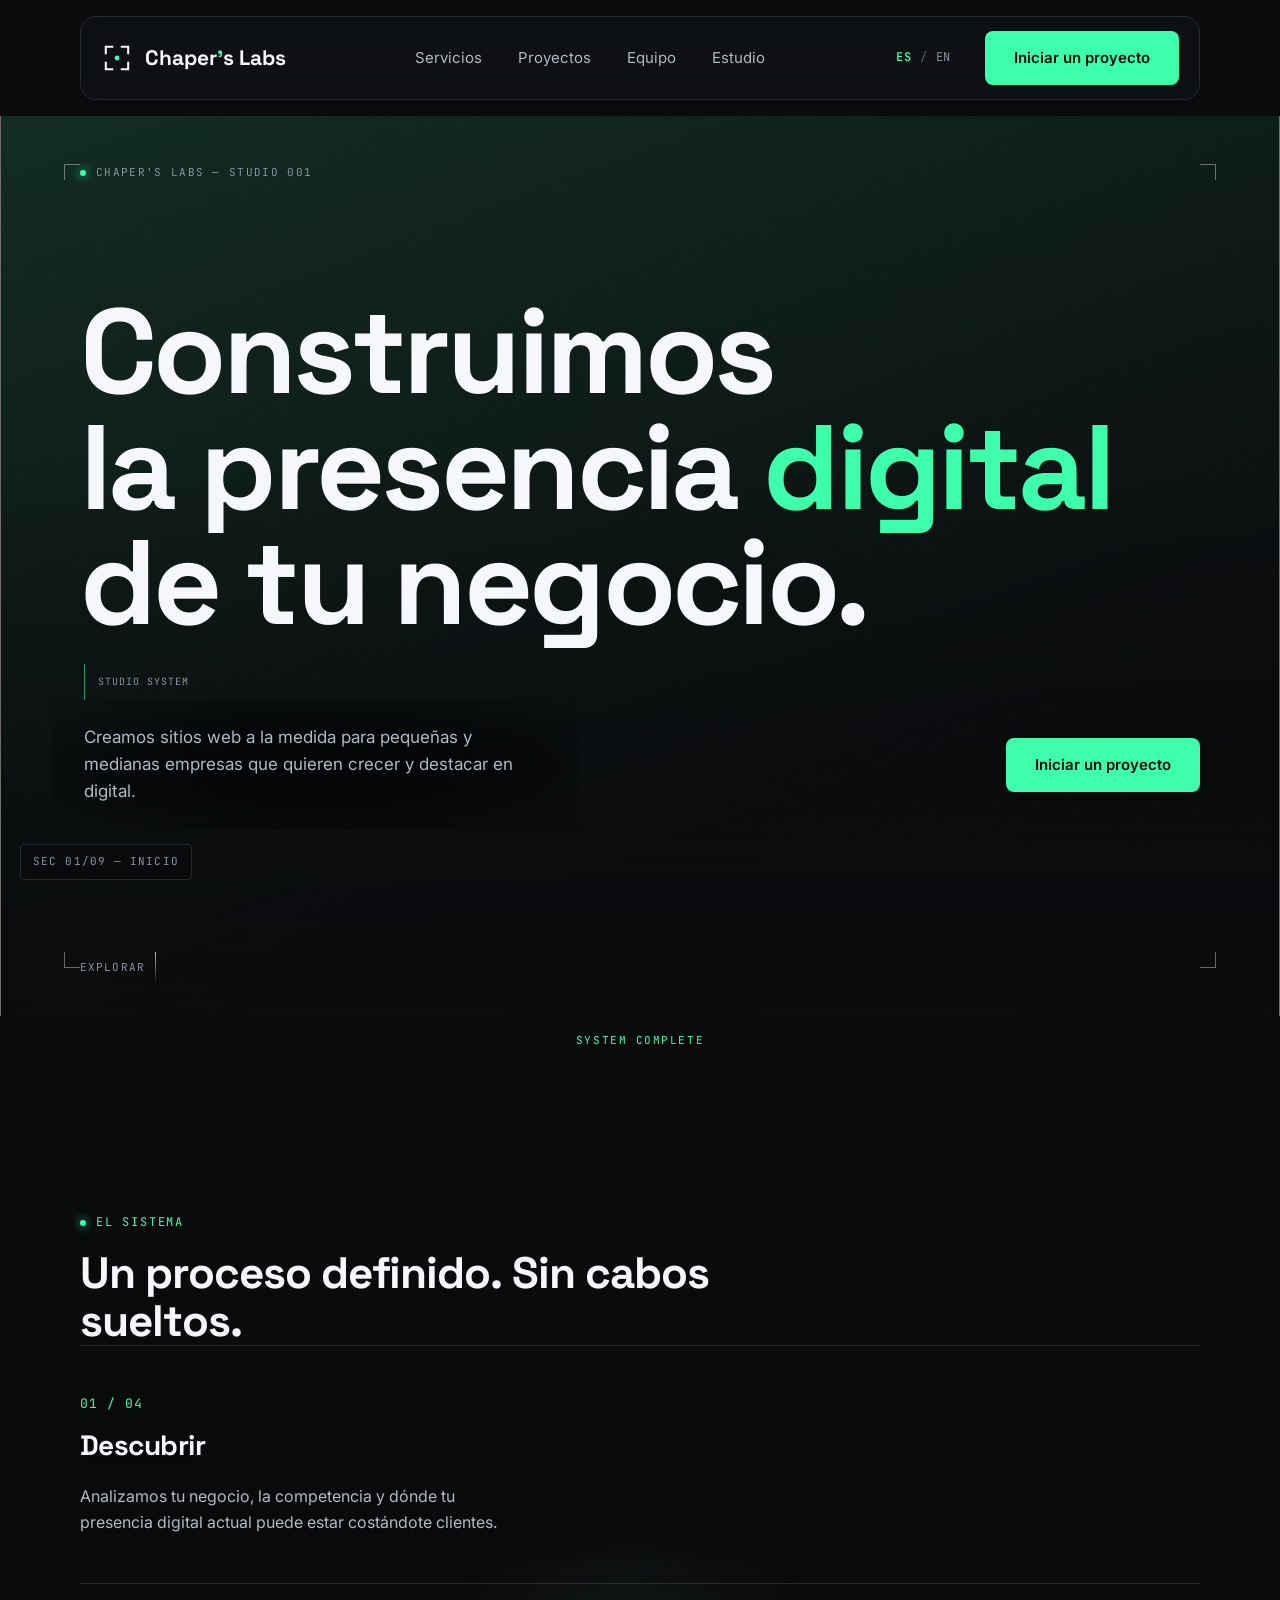
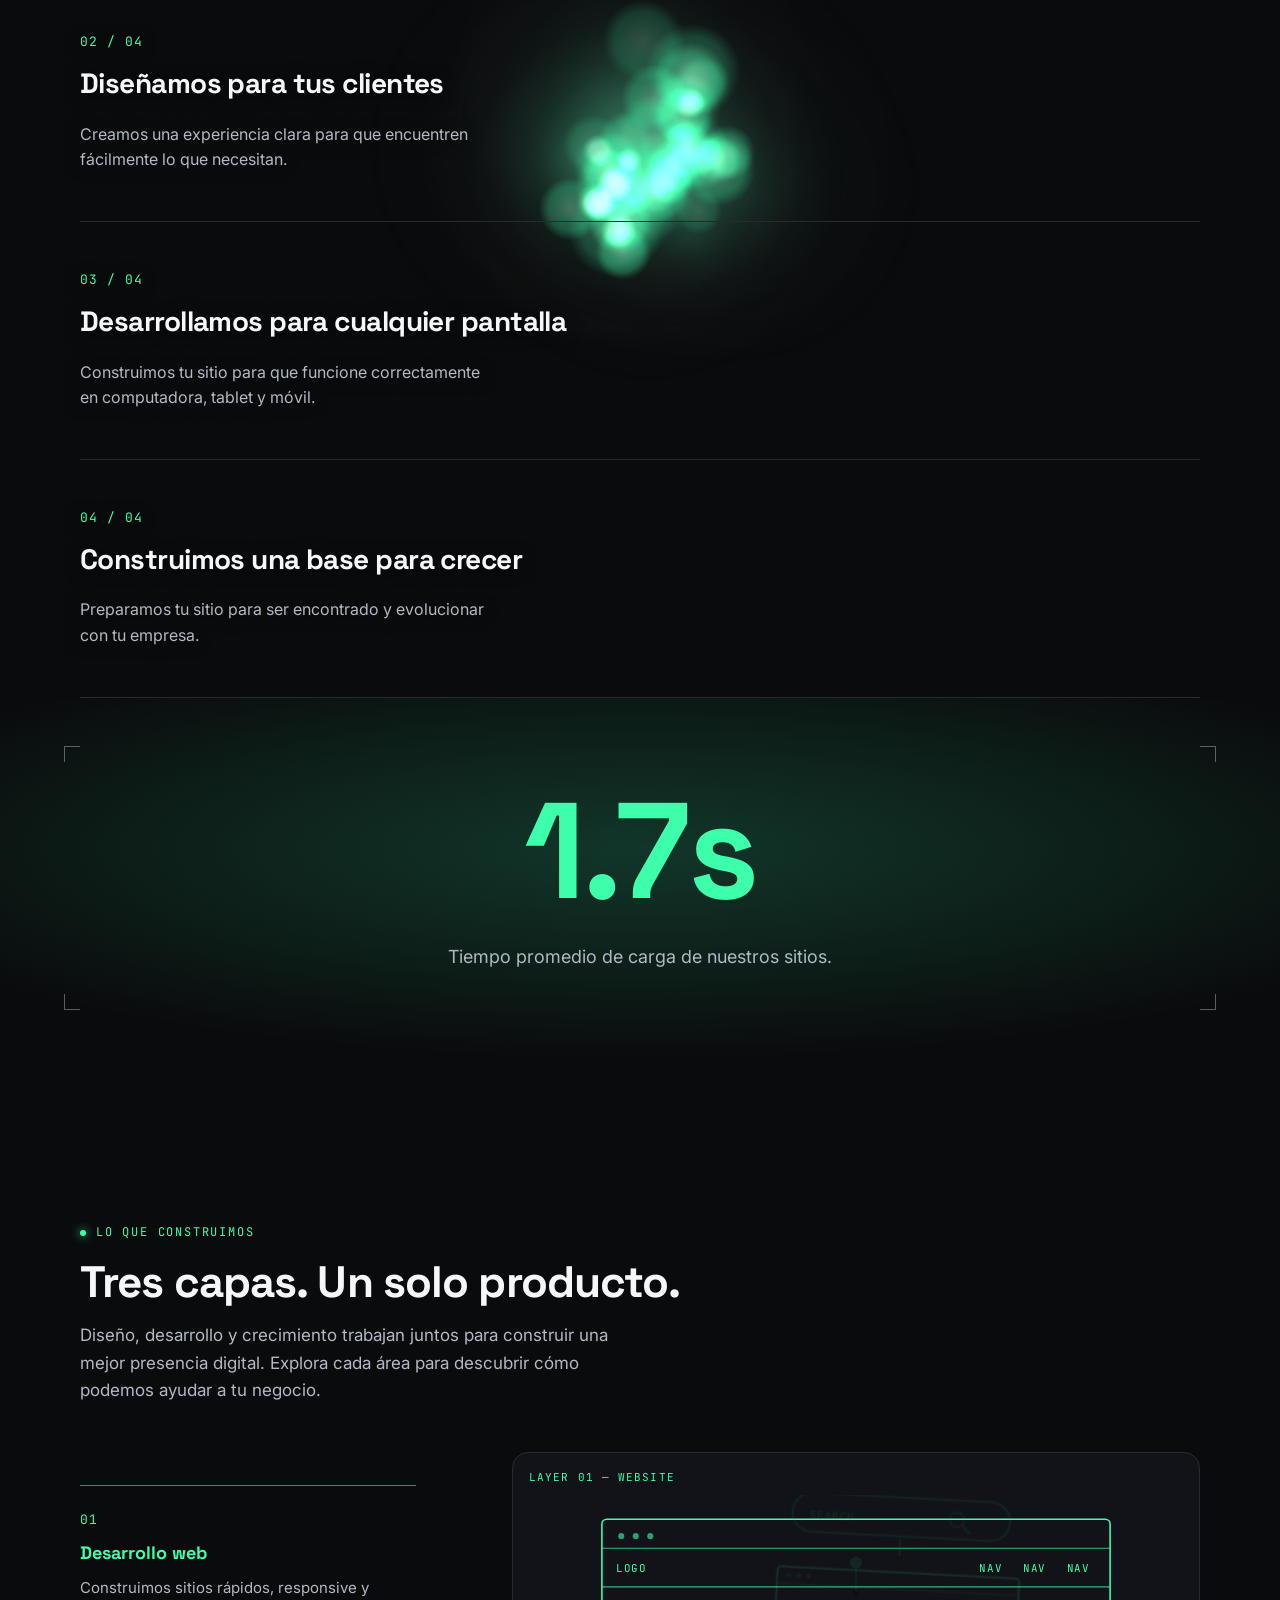
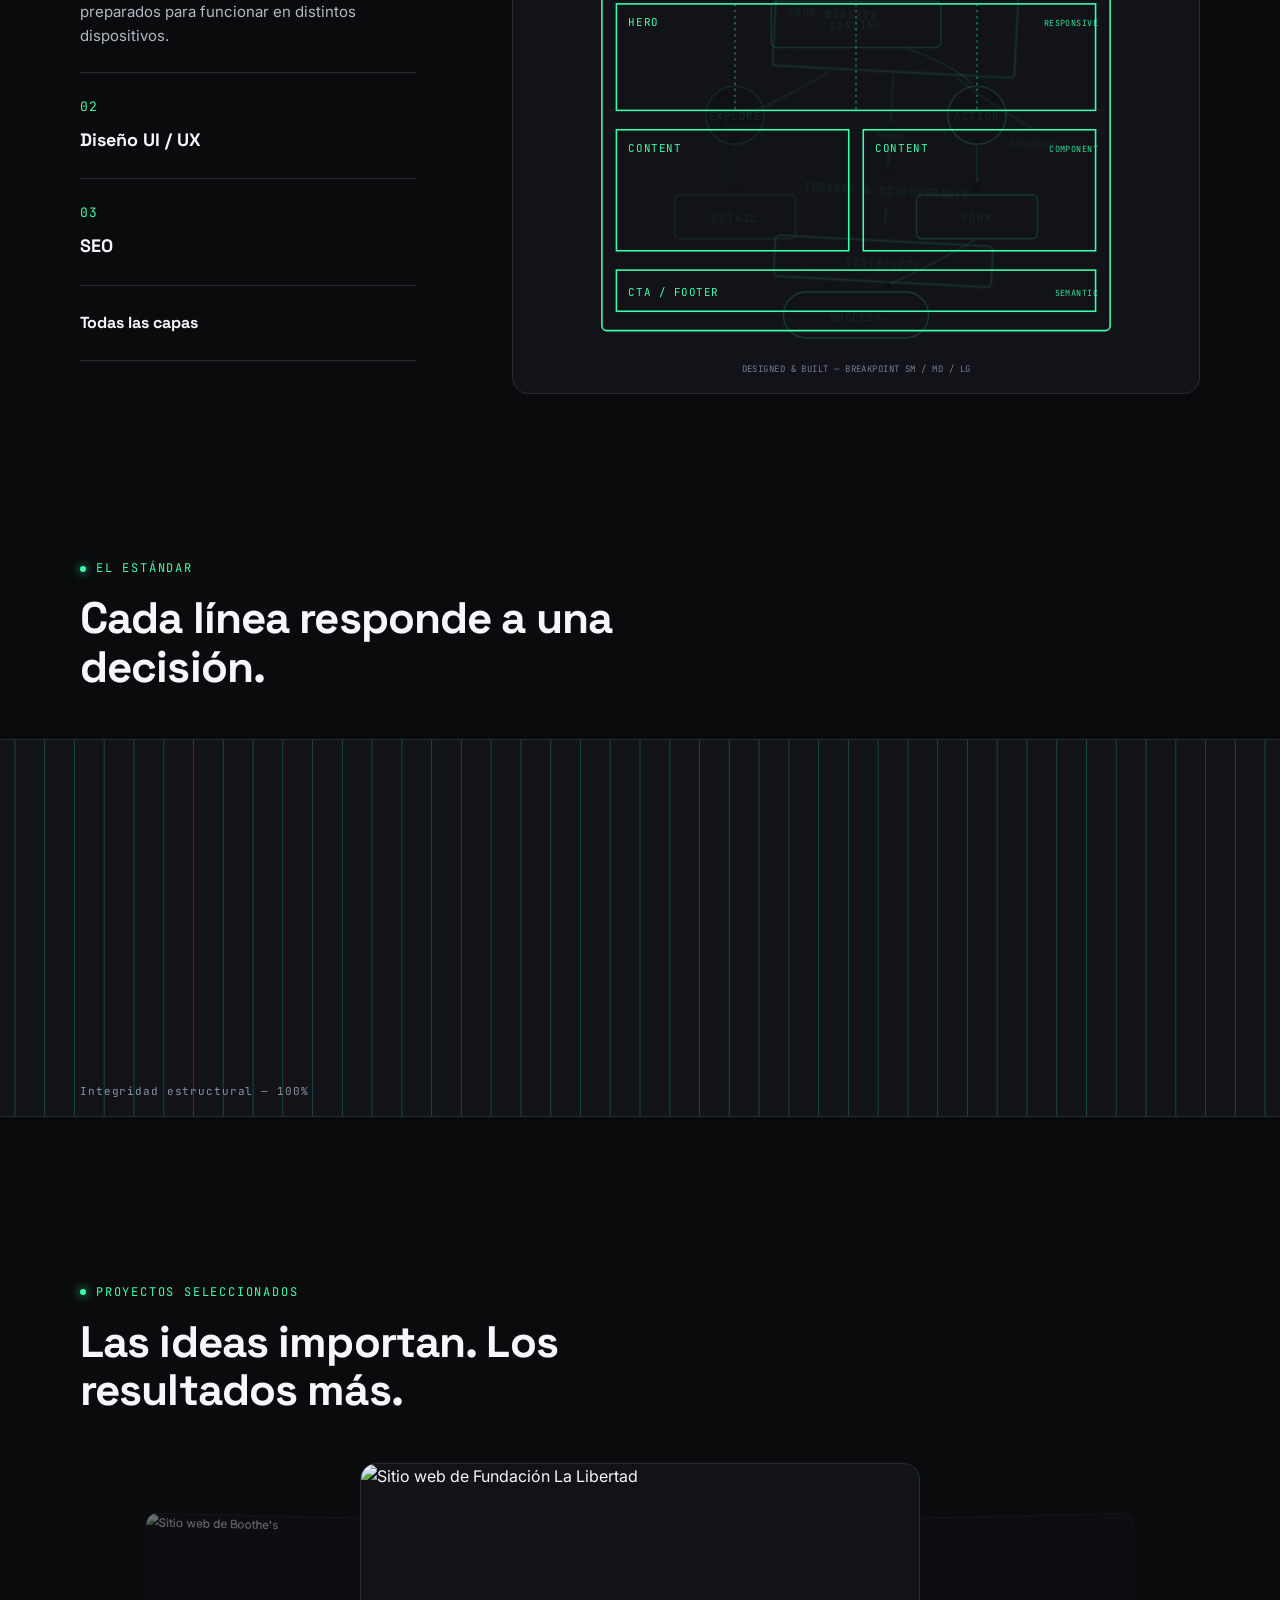
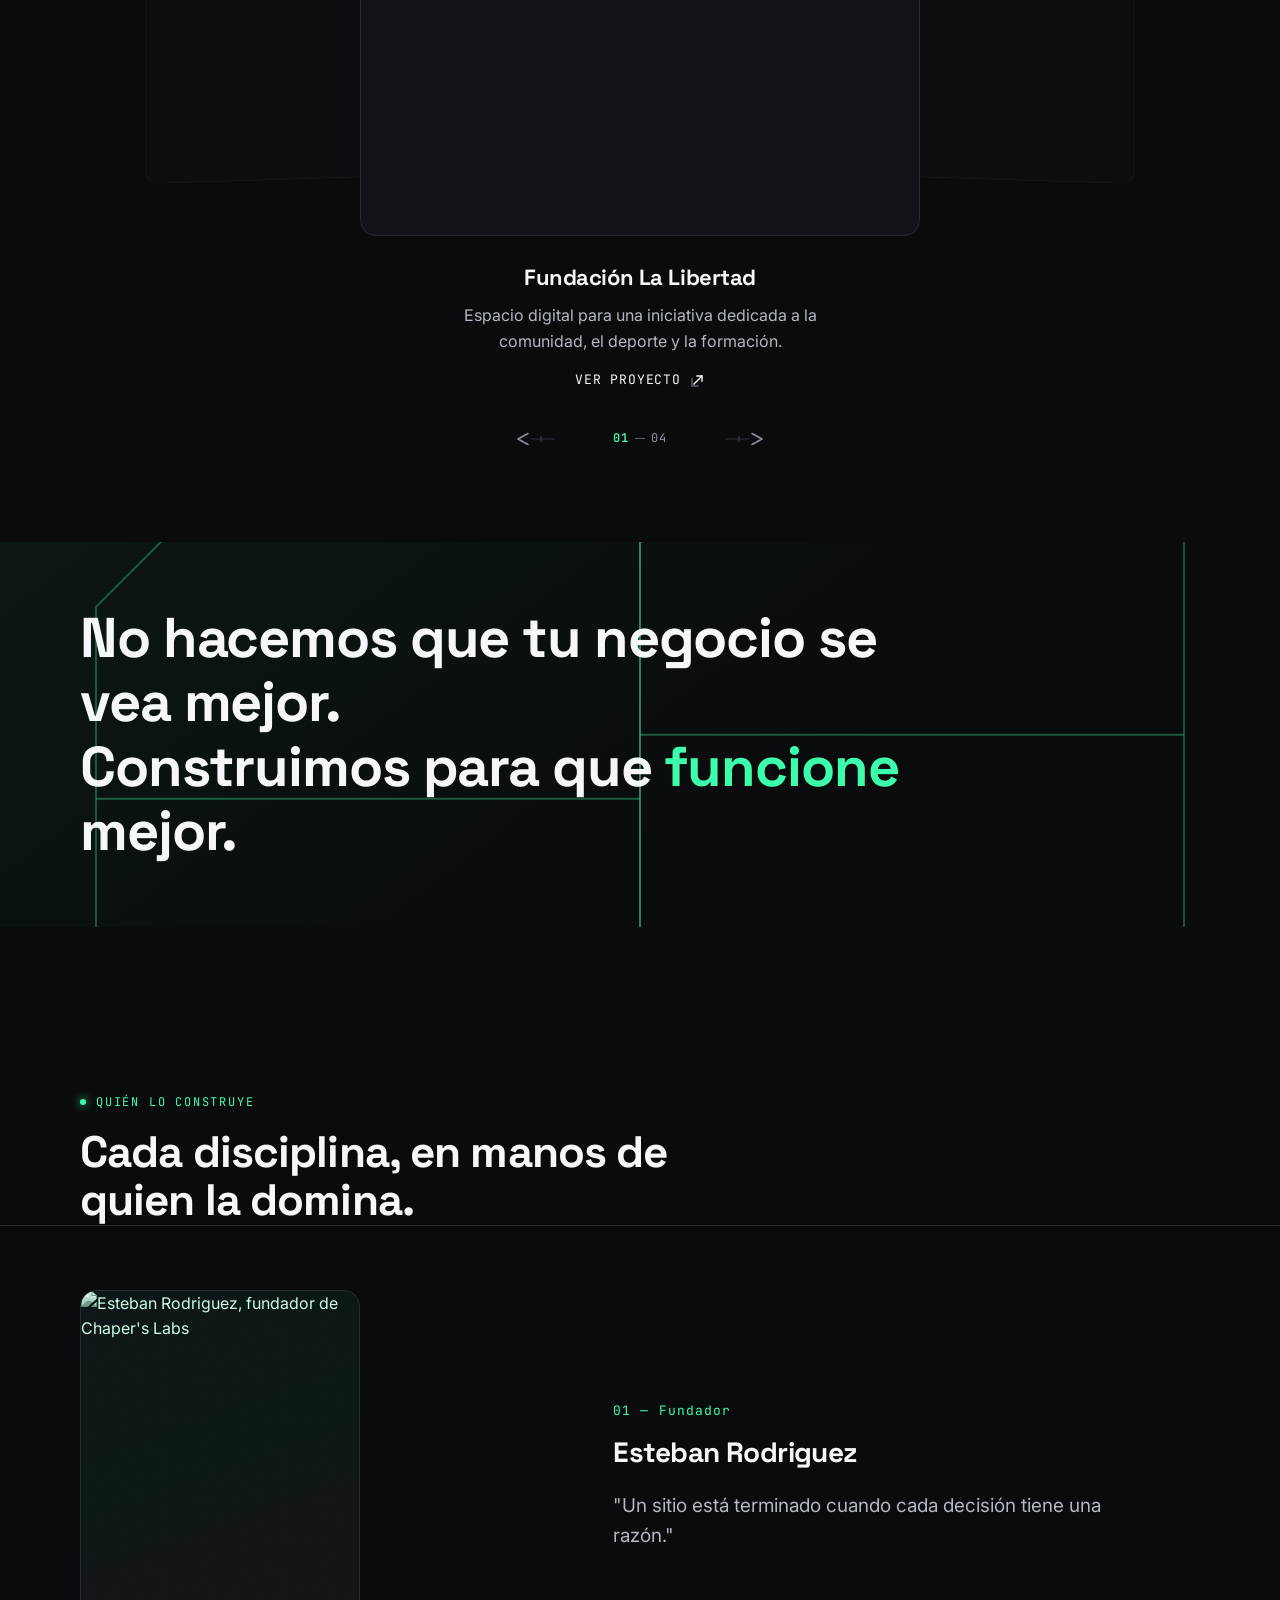
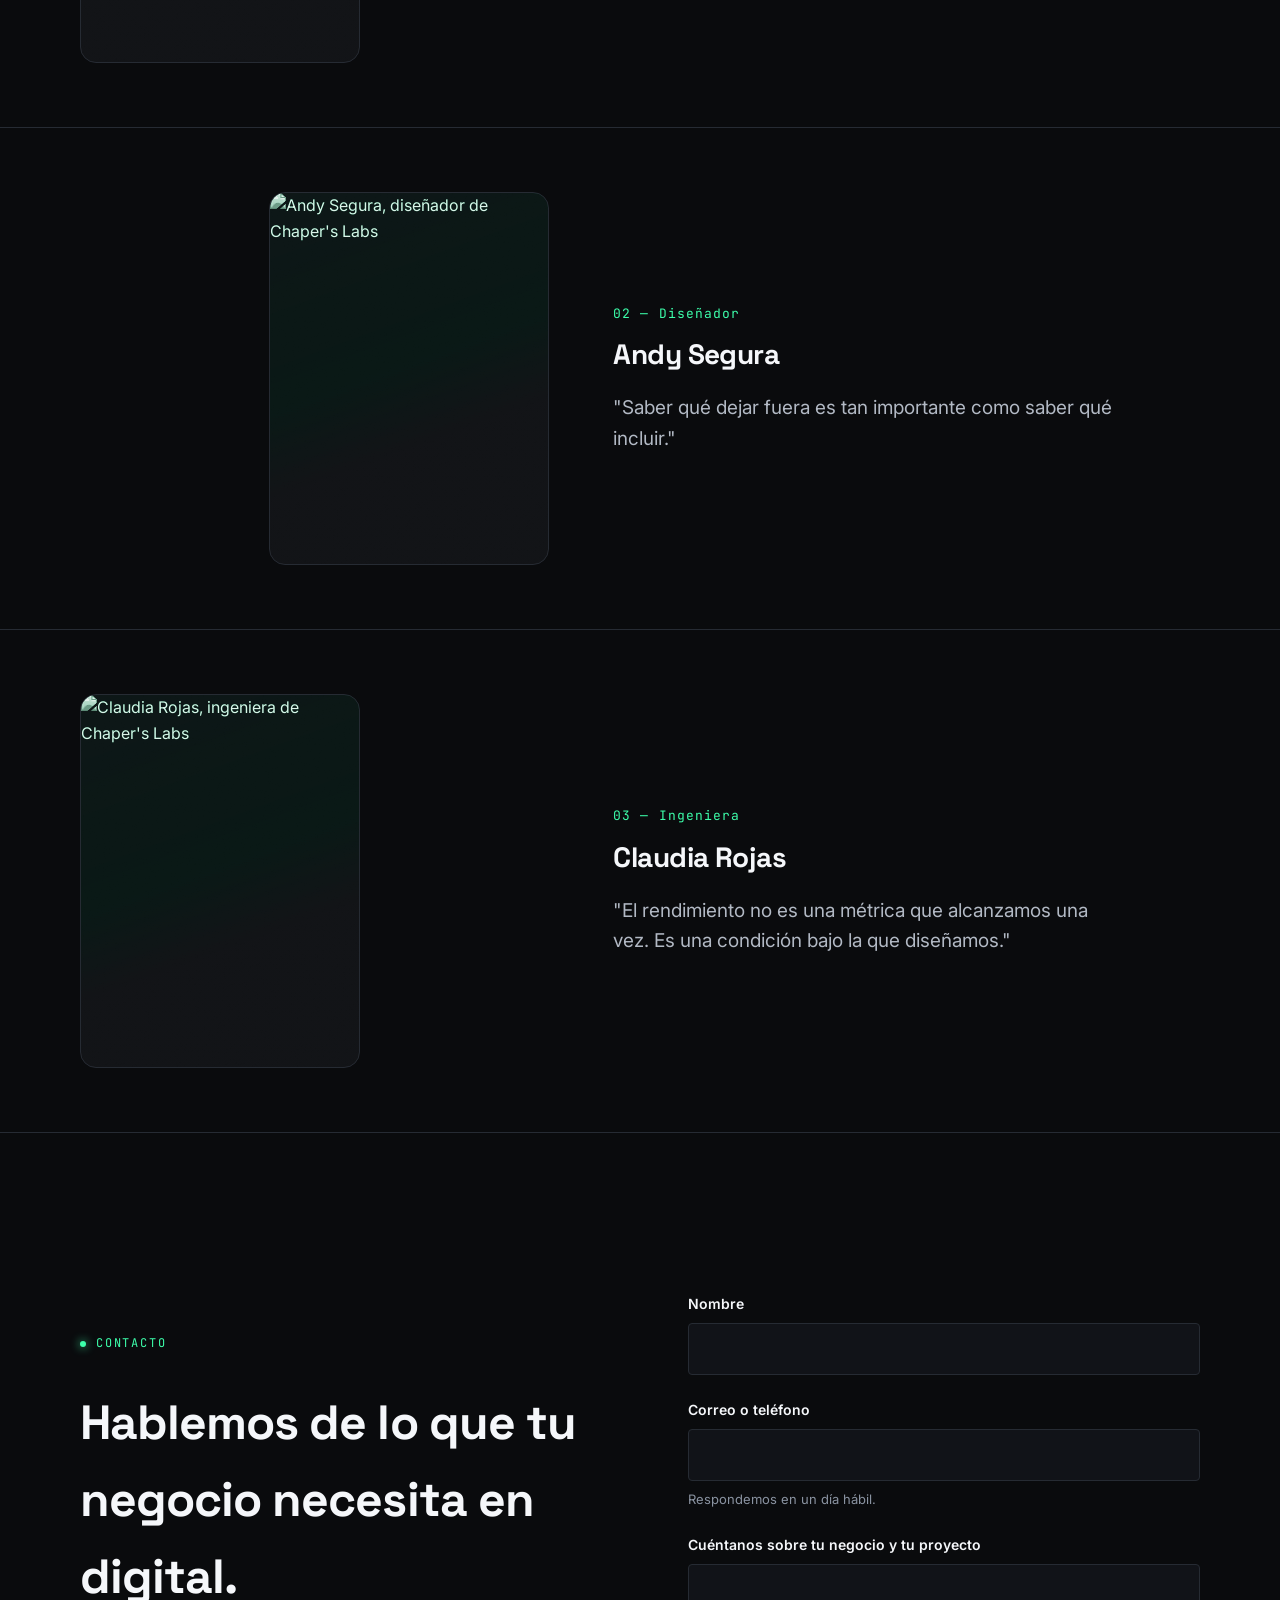
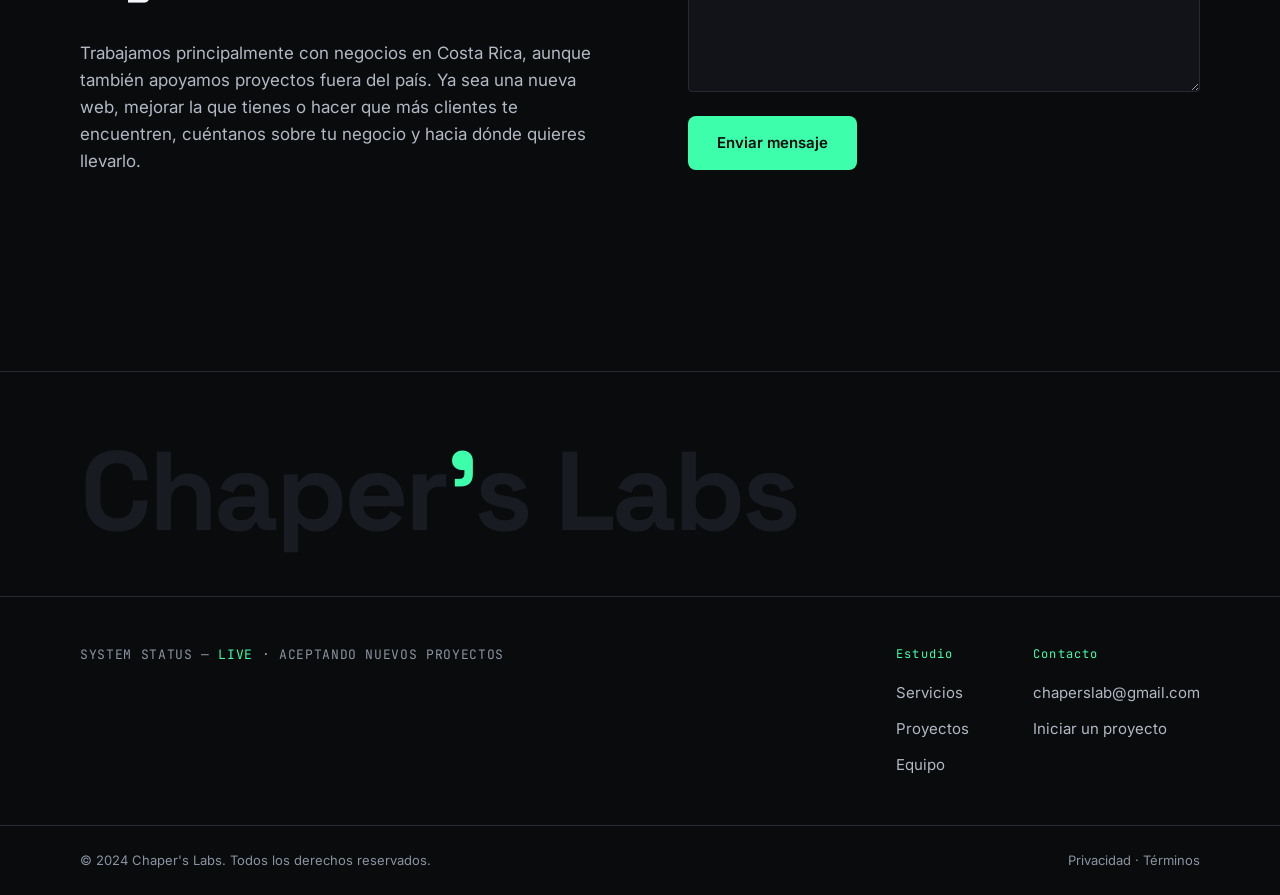
==== commit 11804bcb: "Update index.html" ====
--- a/index.html
+++ b/index.html
@@ -22,7 +22,7 @@
     <link rel="canonical" href="https://chaperslab.com/" />
 
     <link rel="alternate" hreflang="es-CR" href="https://chaperslab.com/" />
-    <link rel="alternate" hreflang="en" href="https://chaperslab.com/en.html" />
+    <link rel="alternate" hreflang="en" href="https://chaperslab.com/en" />
     <link rel="alternate" hreflang="x-default" href="https://chaperslab.com/" />
 
     <meta property="og:url" content="https://chaperslab.com/" />
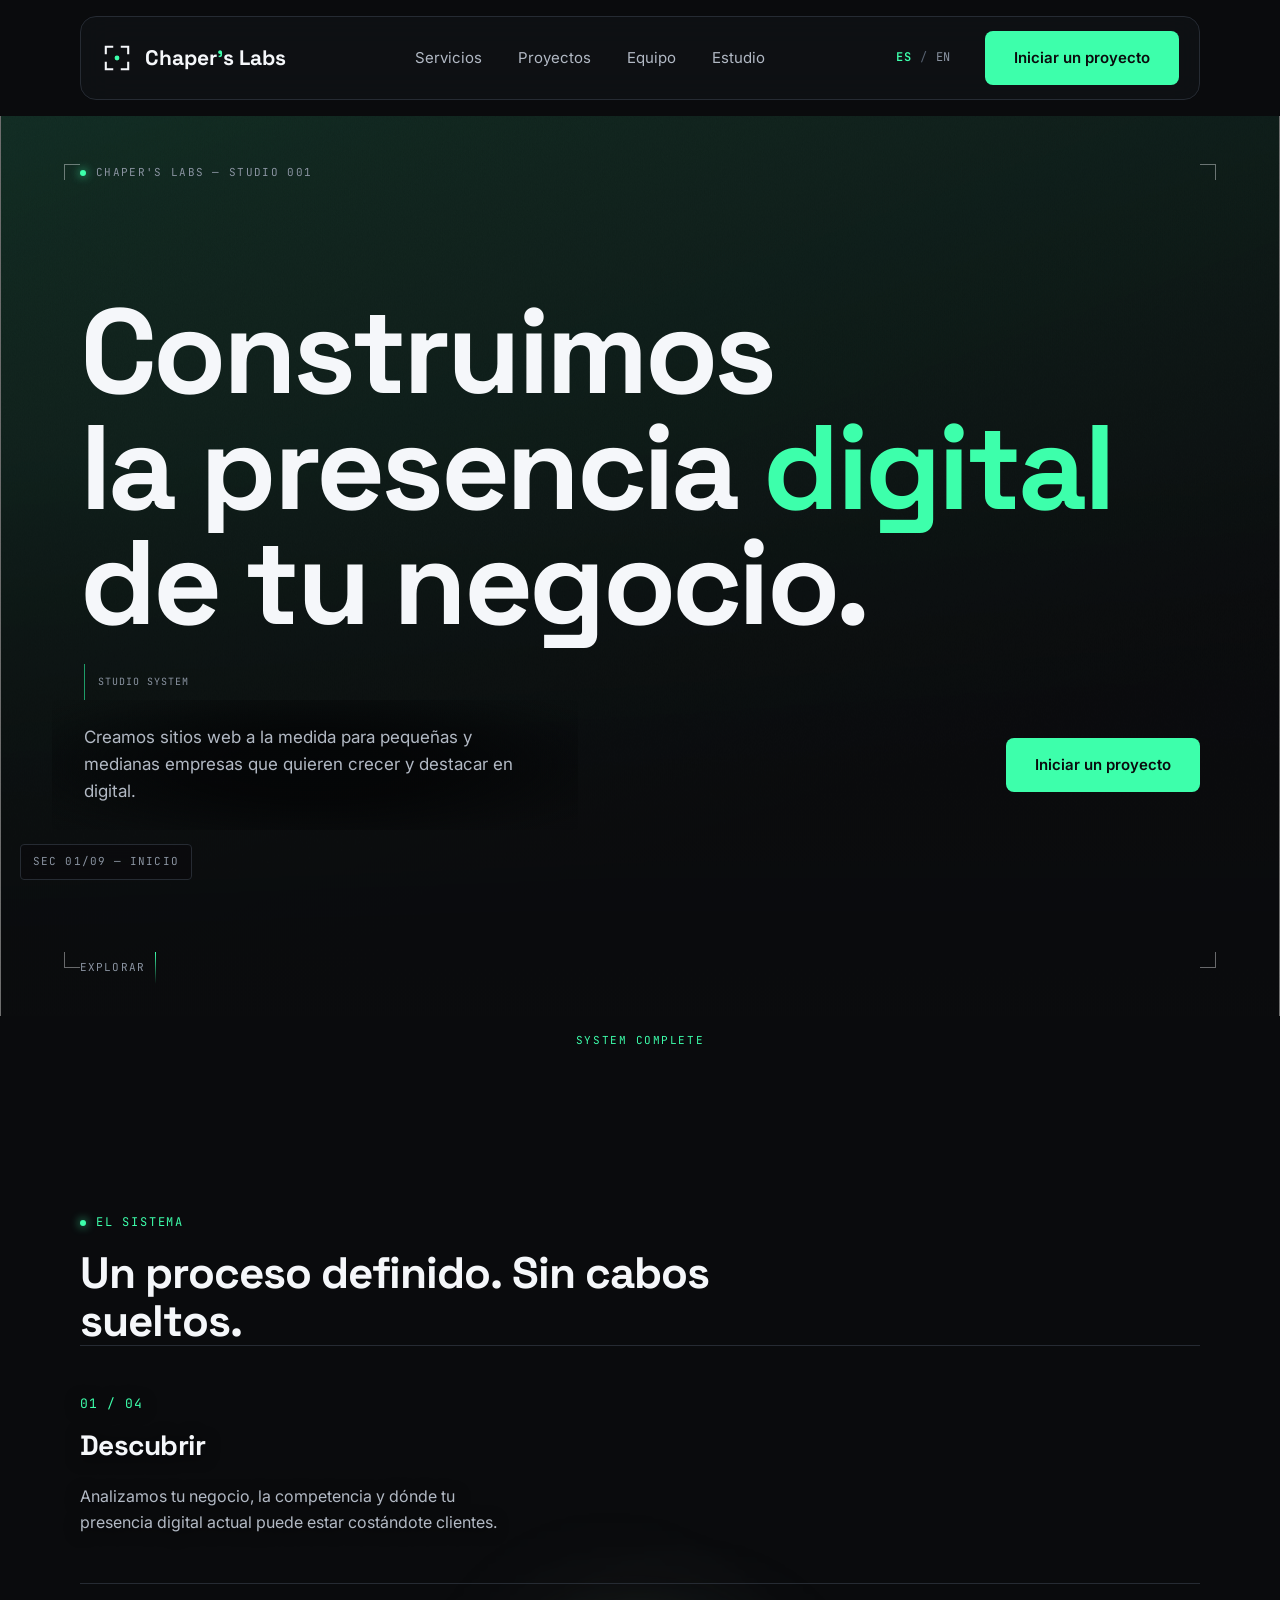
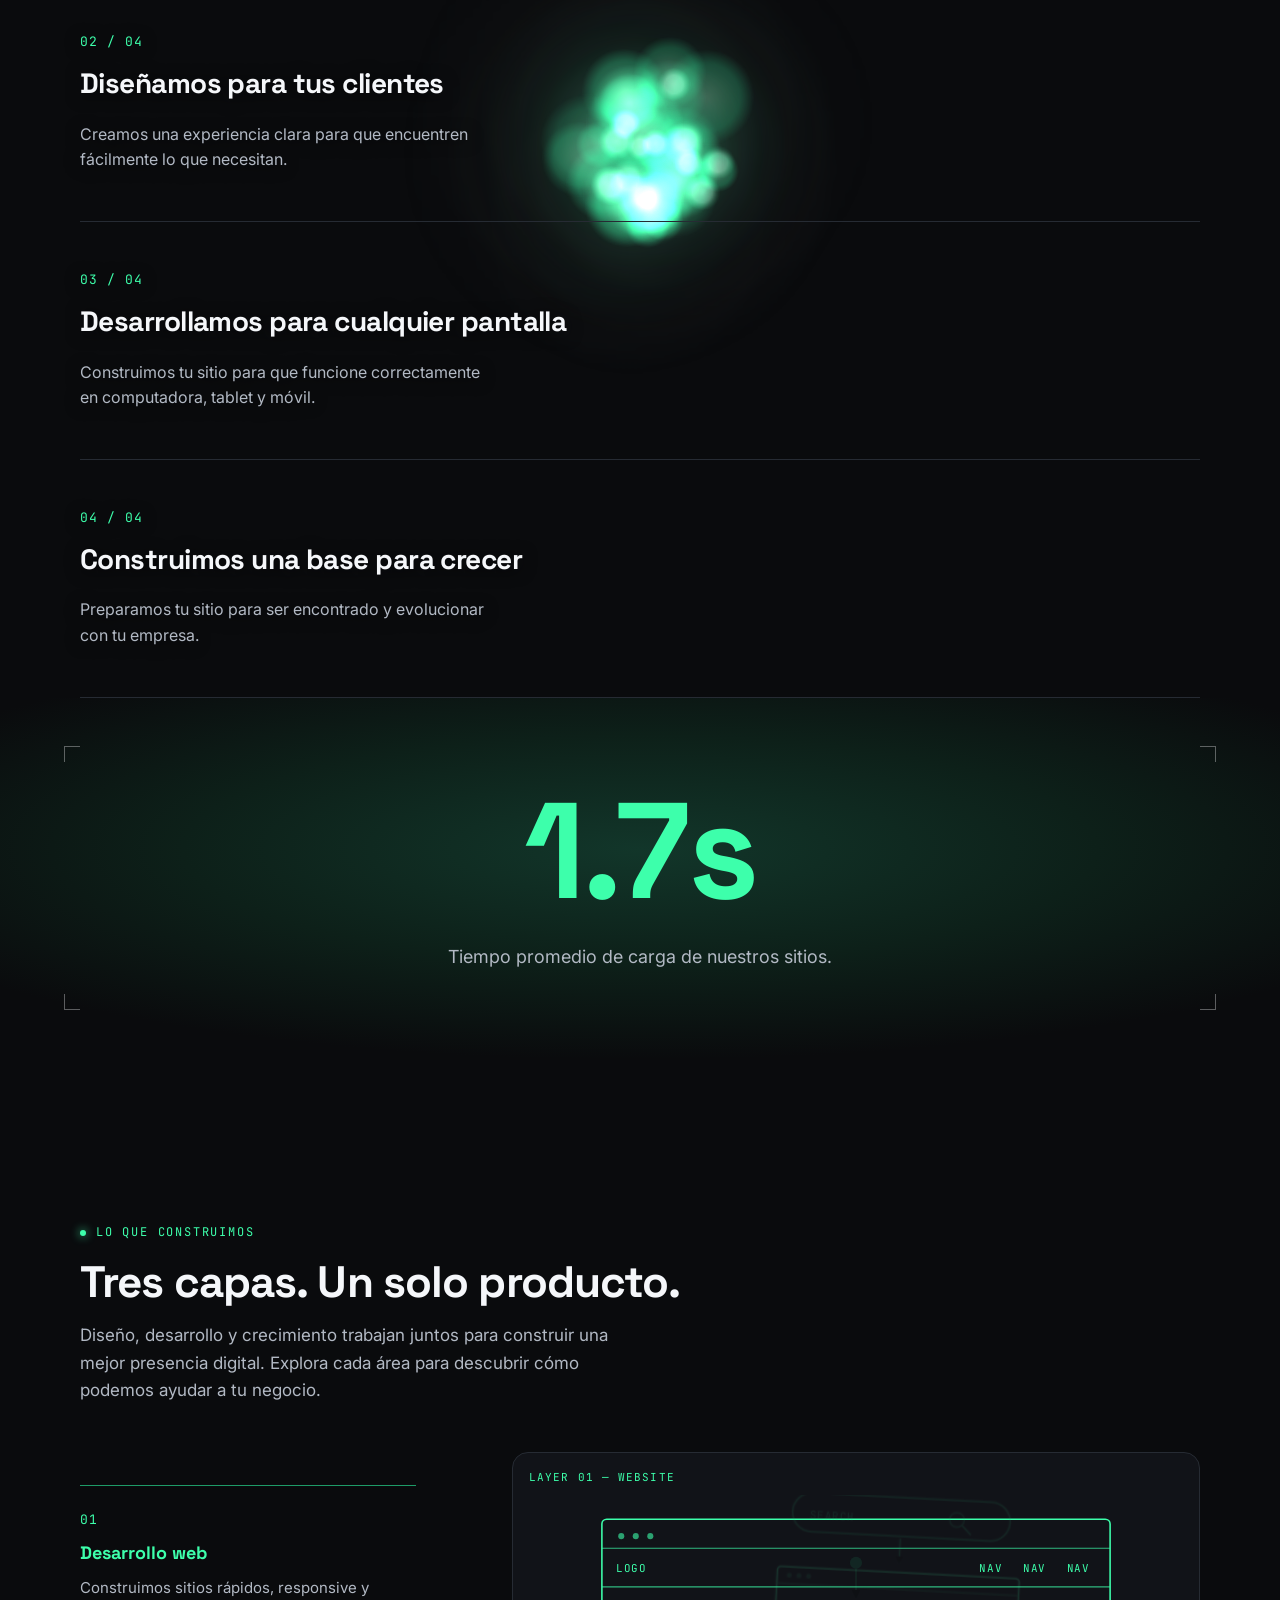
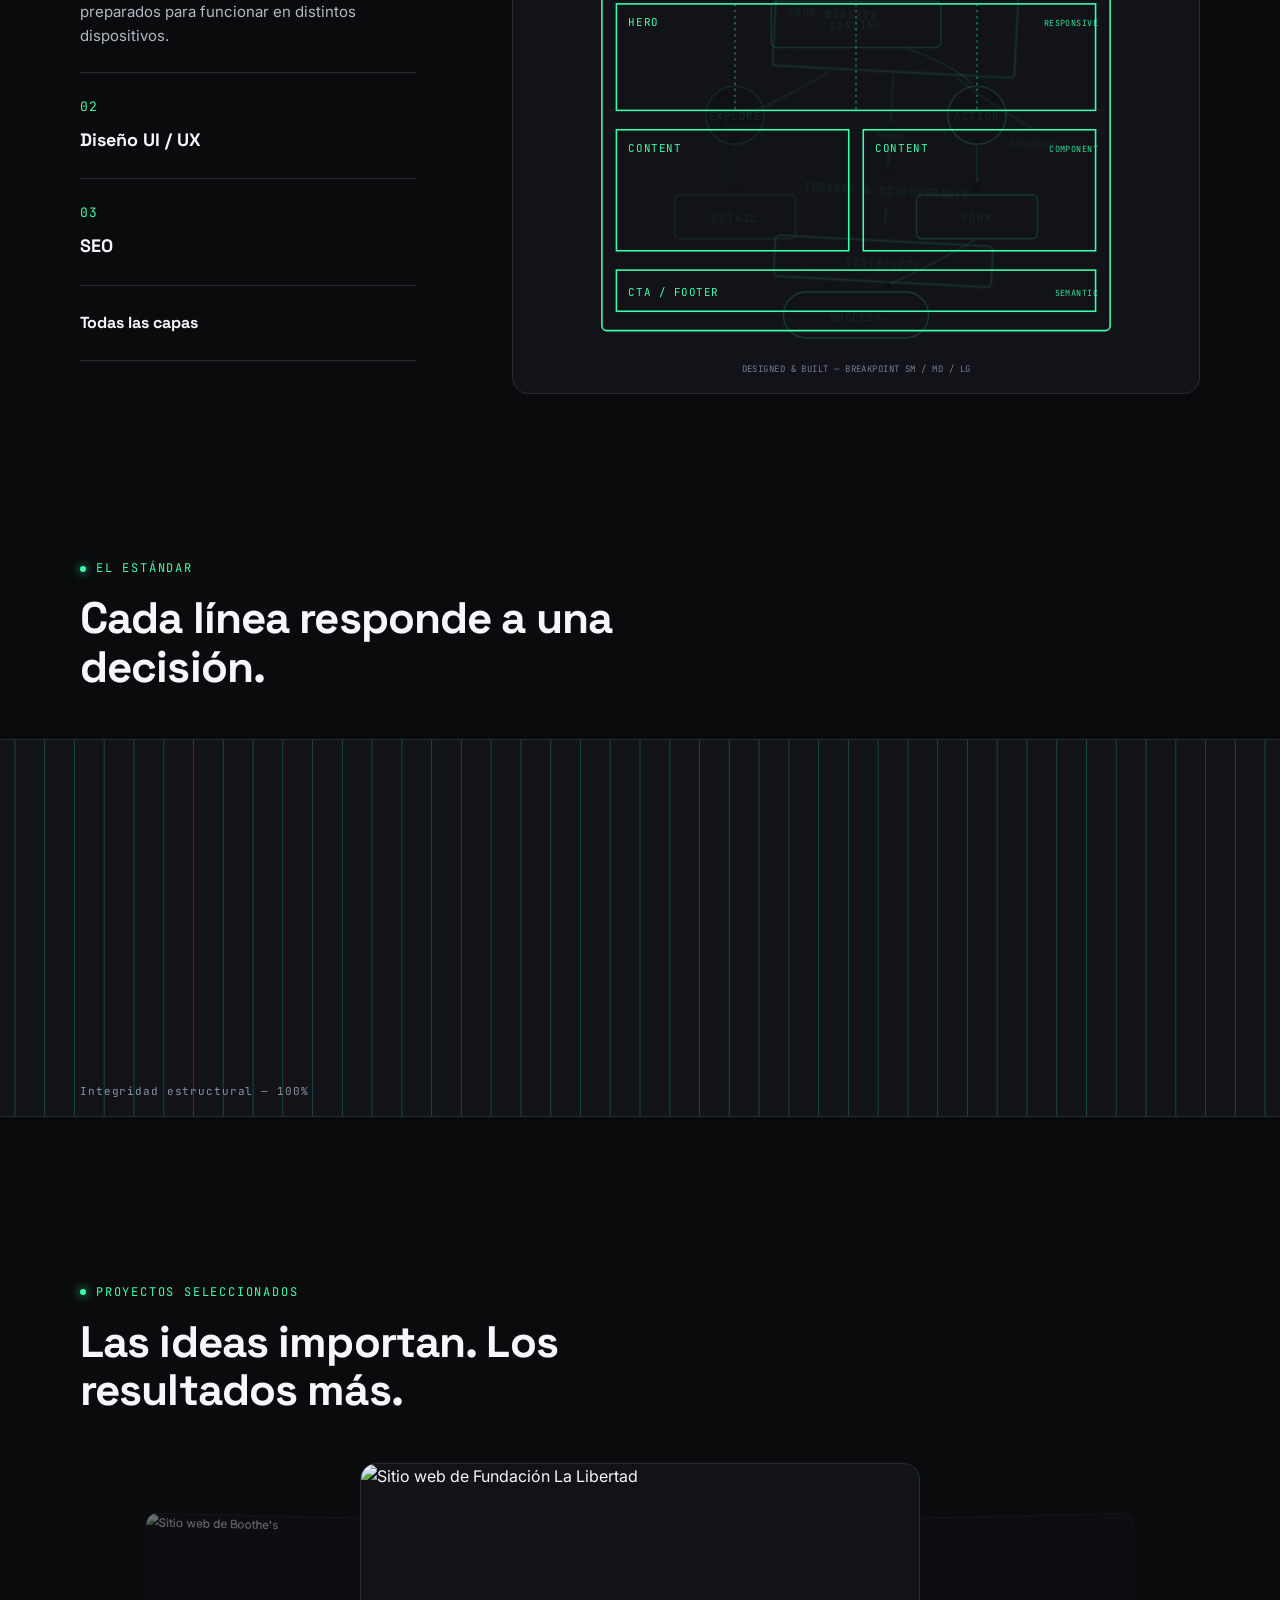
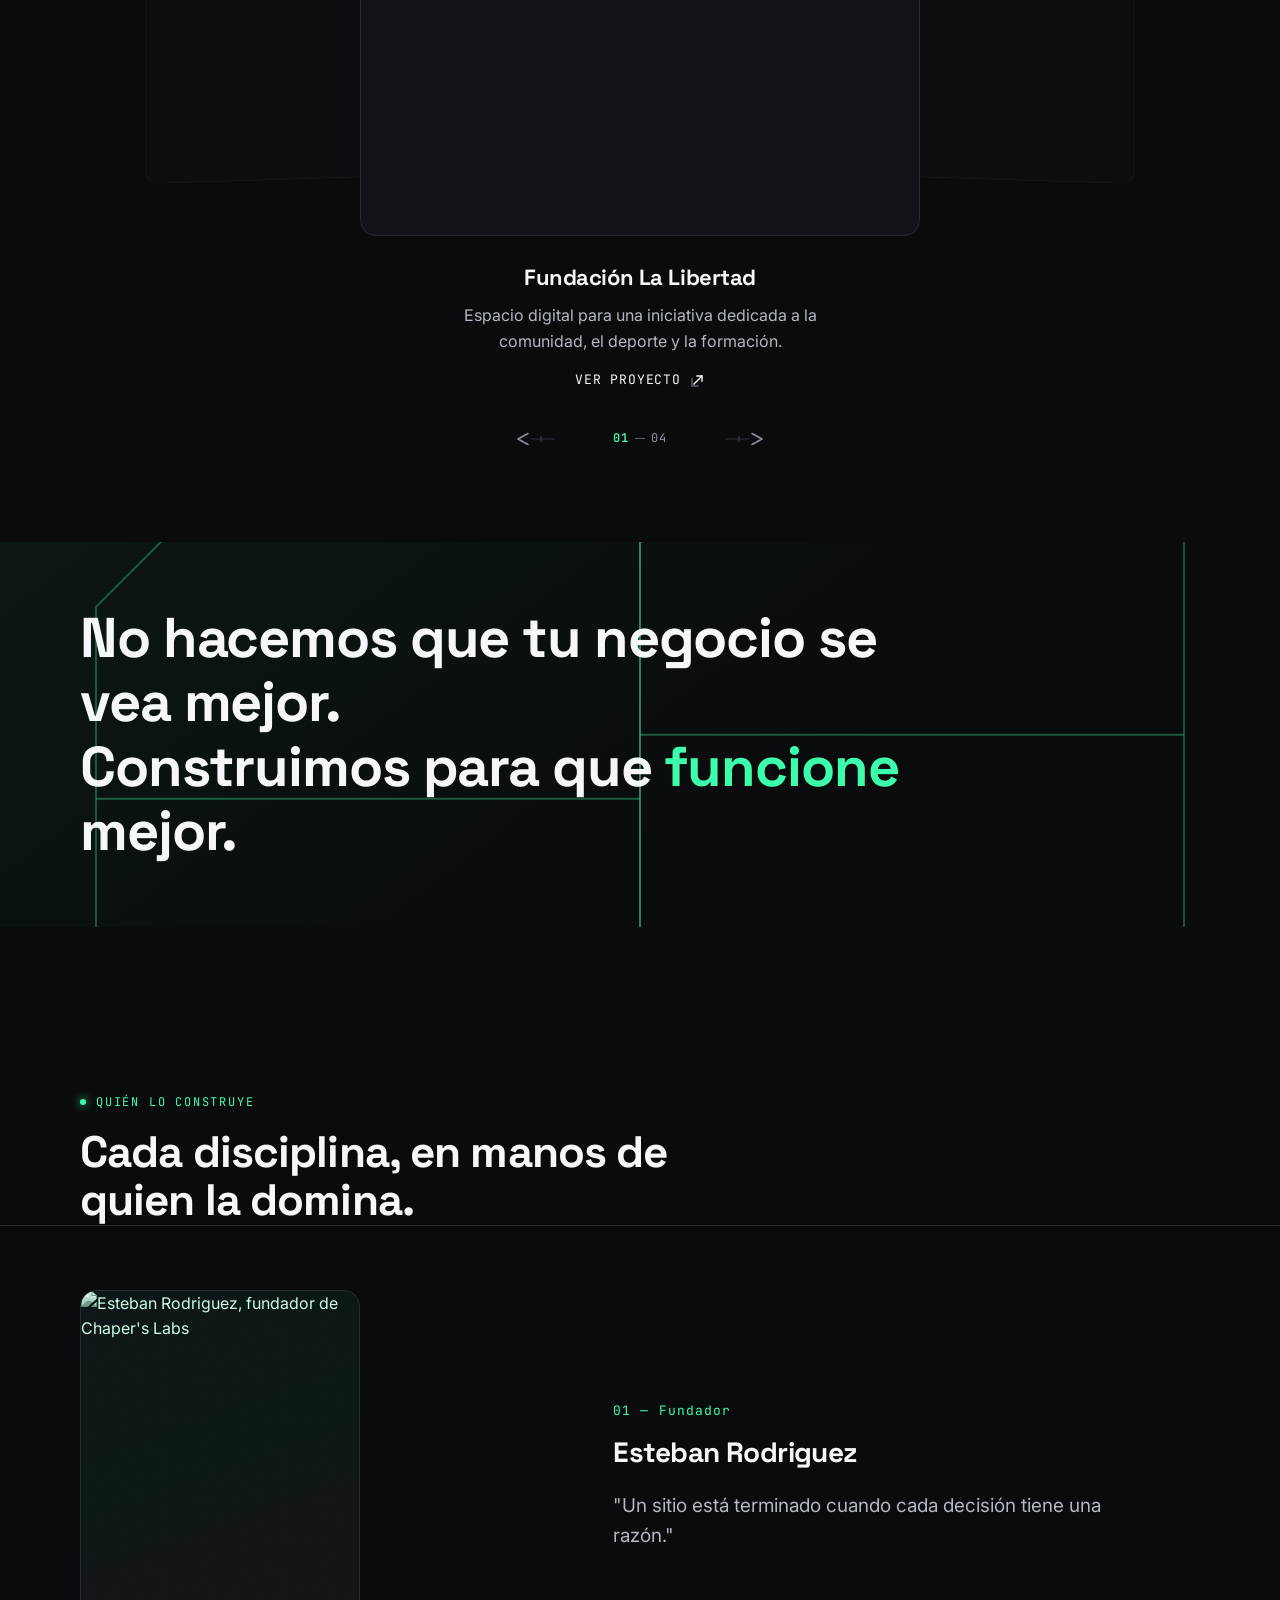
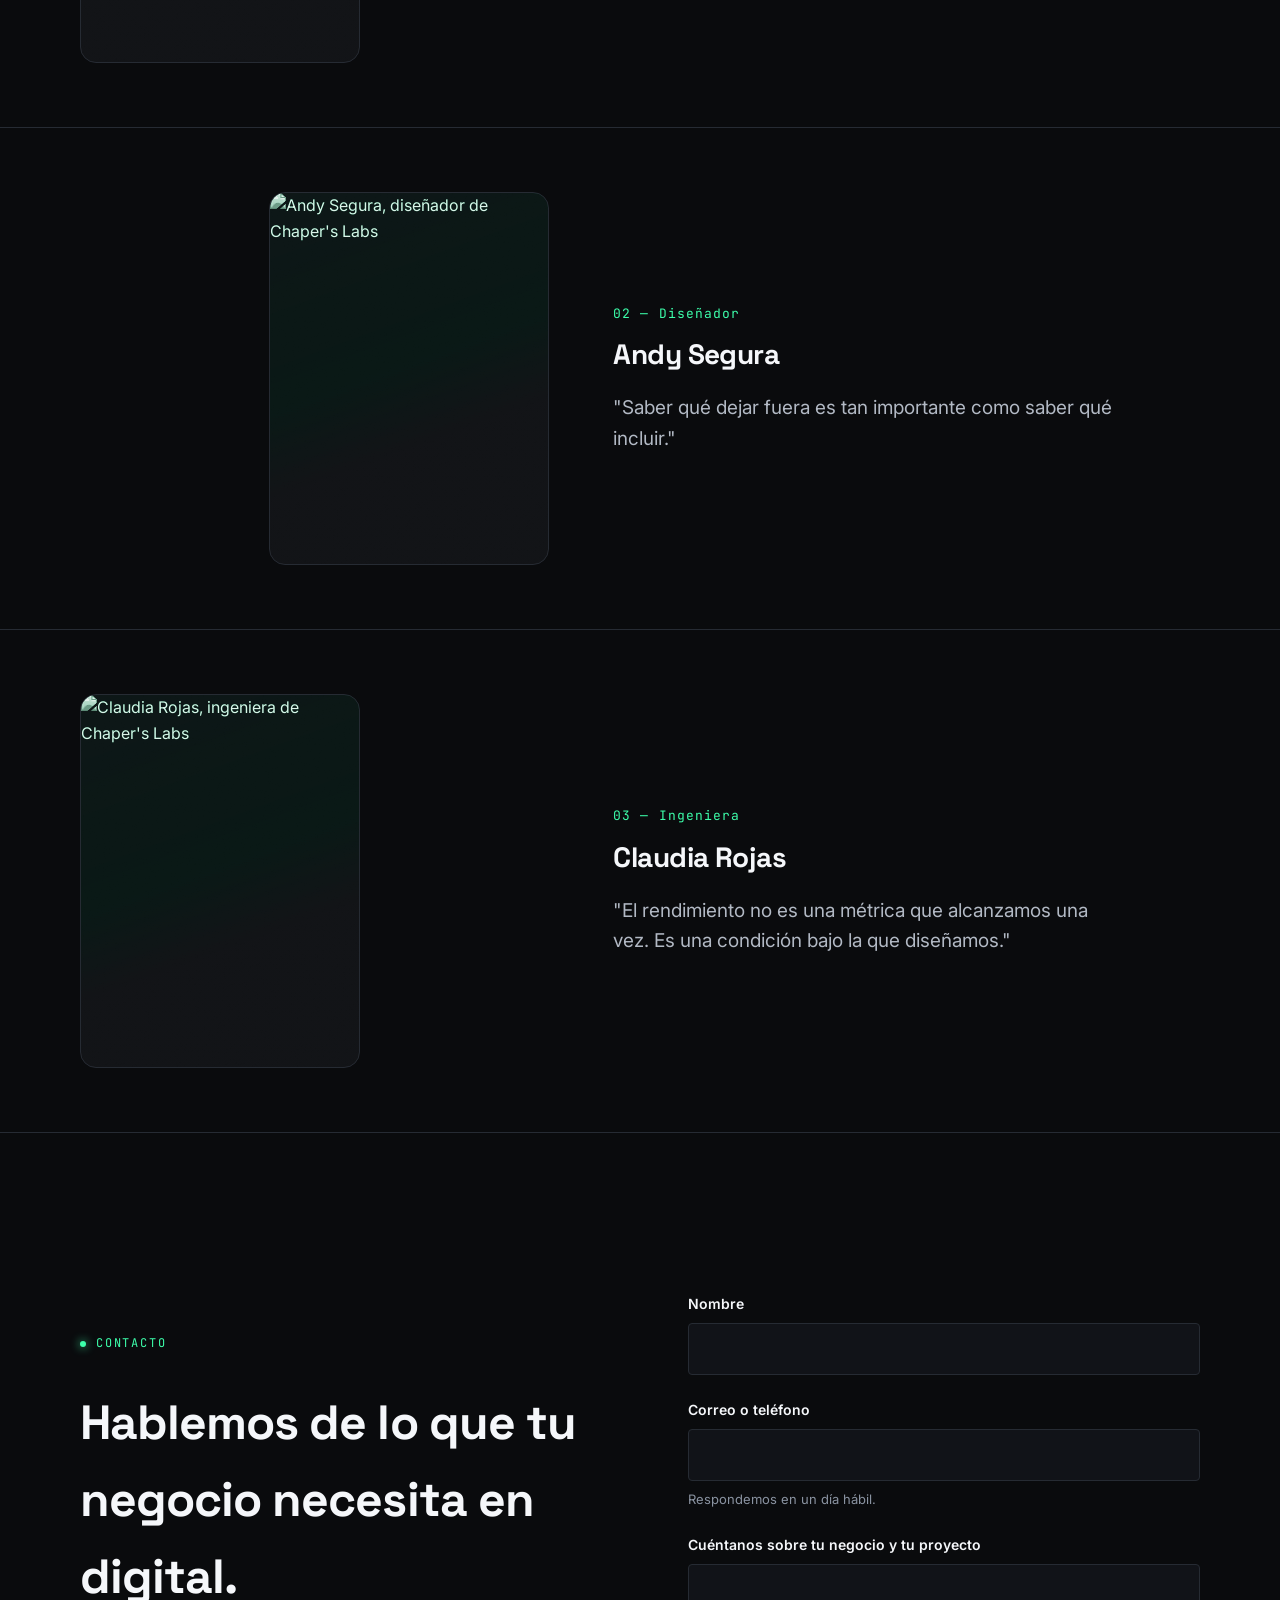
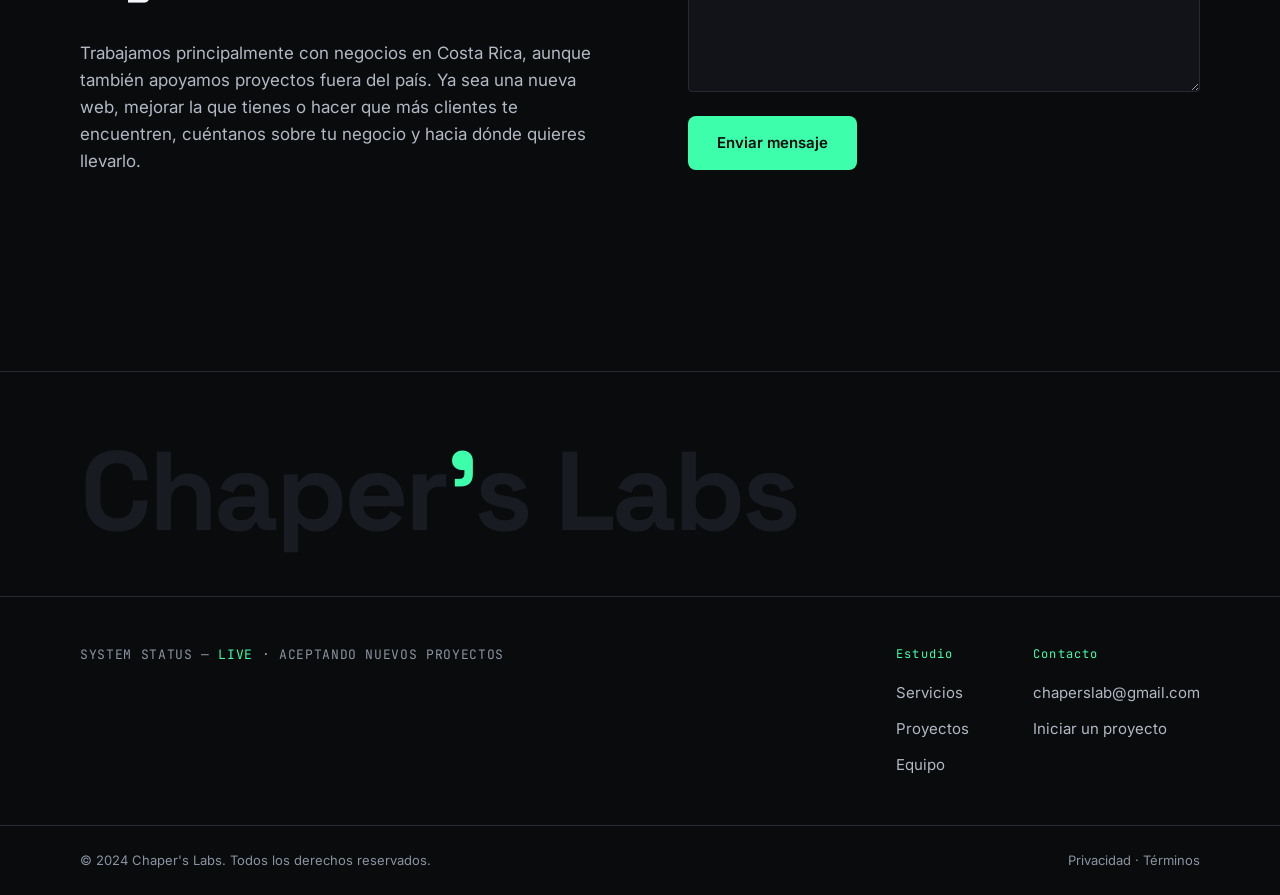
==== commit fe8b711f: "Update index.html" ====
--- a/index.html
+++ b/index.html
@@ -109,7 +109,7 @@
               <a href="index.html" lang="es" hreflang="es" aria-current="page"
                 >ES</a
               ><span class="lang-switch-sep" aria-hidden="true">/</span
-              ><a href="en.html" lang="en" hreflang="en">EN</a>
+              ><a href="/en" lang="en" hreflang="en">EN</a>
             </div>
             <a class="btn btn-primary" href="#contact"
               ><span>Iniciar un proyecto</span></a
@@ -183,7 +183,7 @@
         <div class="lang-switch" role="group" aria-label="Idioma">
           <a href="index.html" lang="es" hreflang="es" aria-current="page">ES</a
           ><span class="lang-switch-sep" aria-hidden="true">/</span
-          ><a href="en.html" lang="en" hreflang="en">EN</a>
+          ><a href="/en" lang="en" hreflang="en">EN</a>
         </div>
       </div>
     </div>
